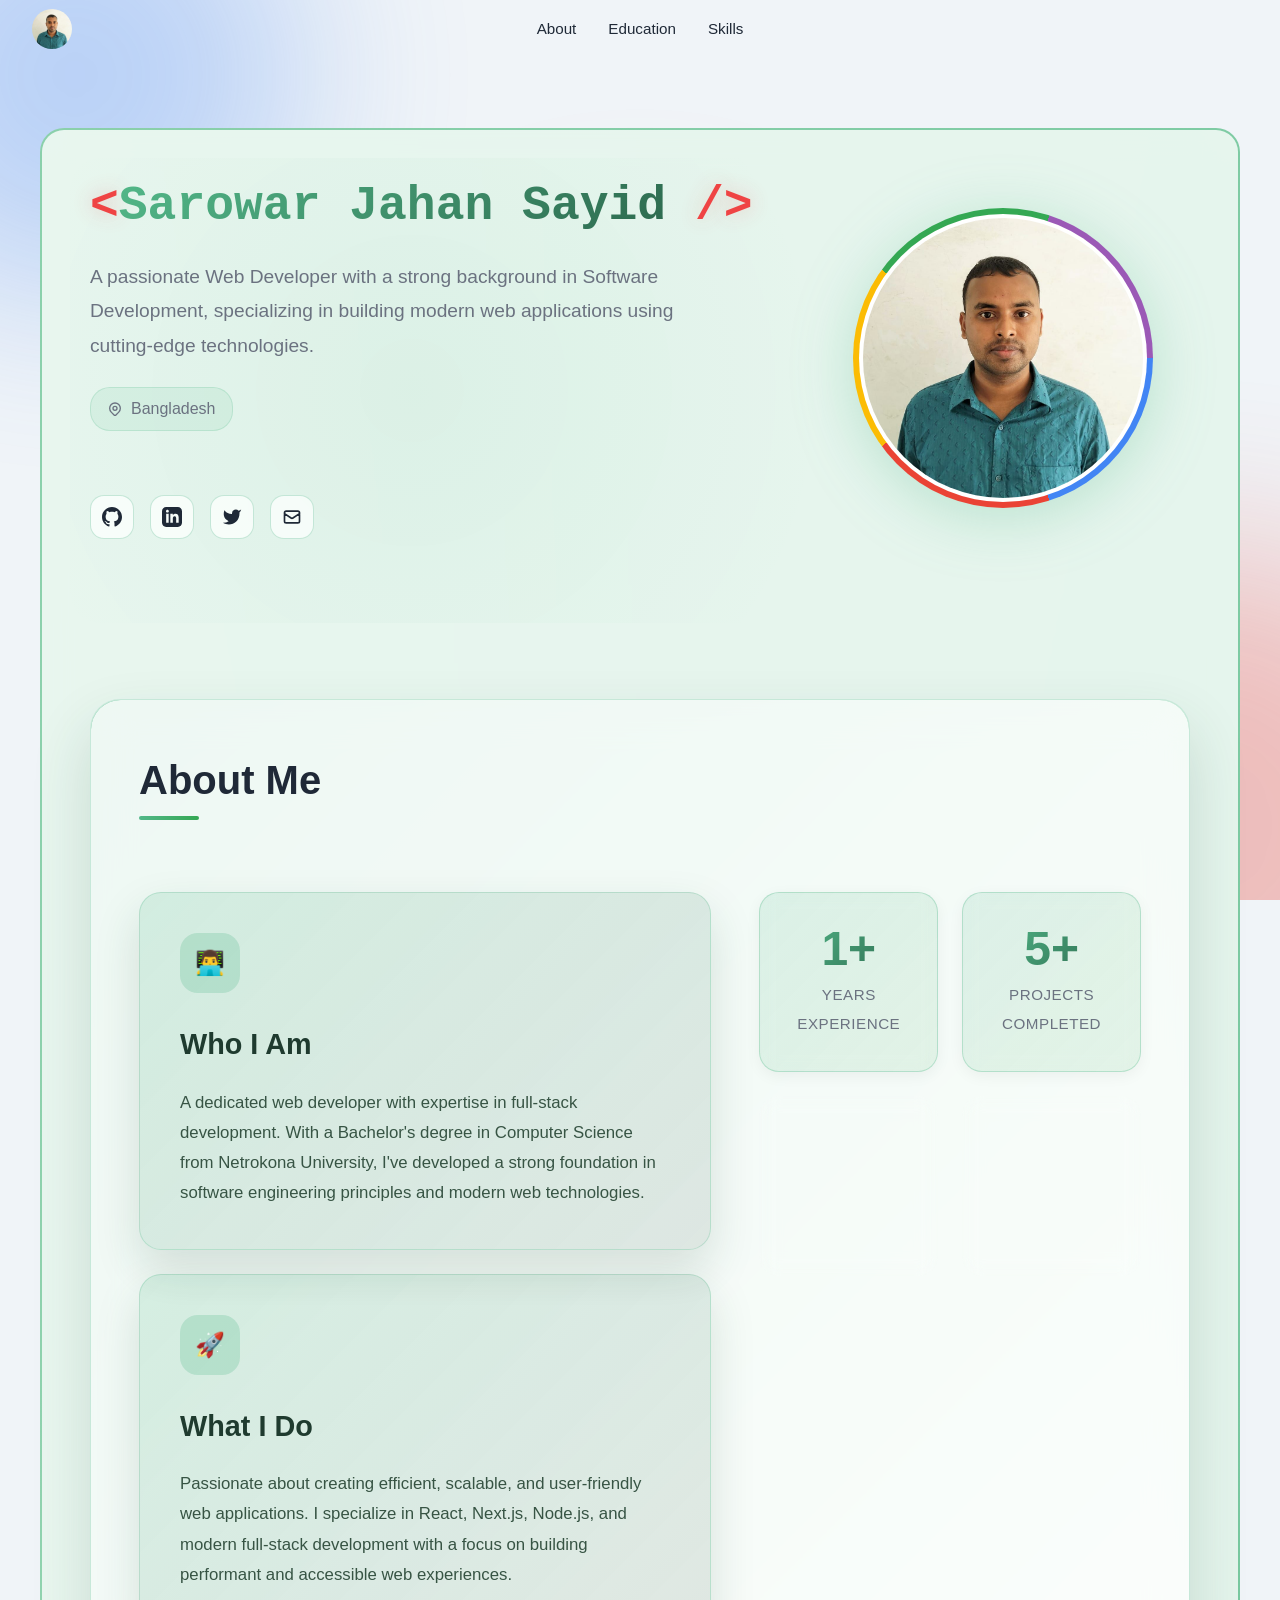
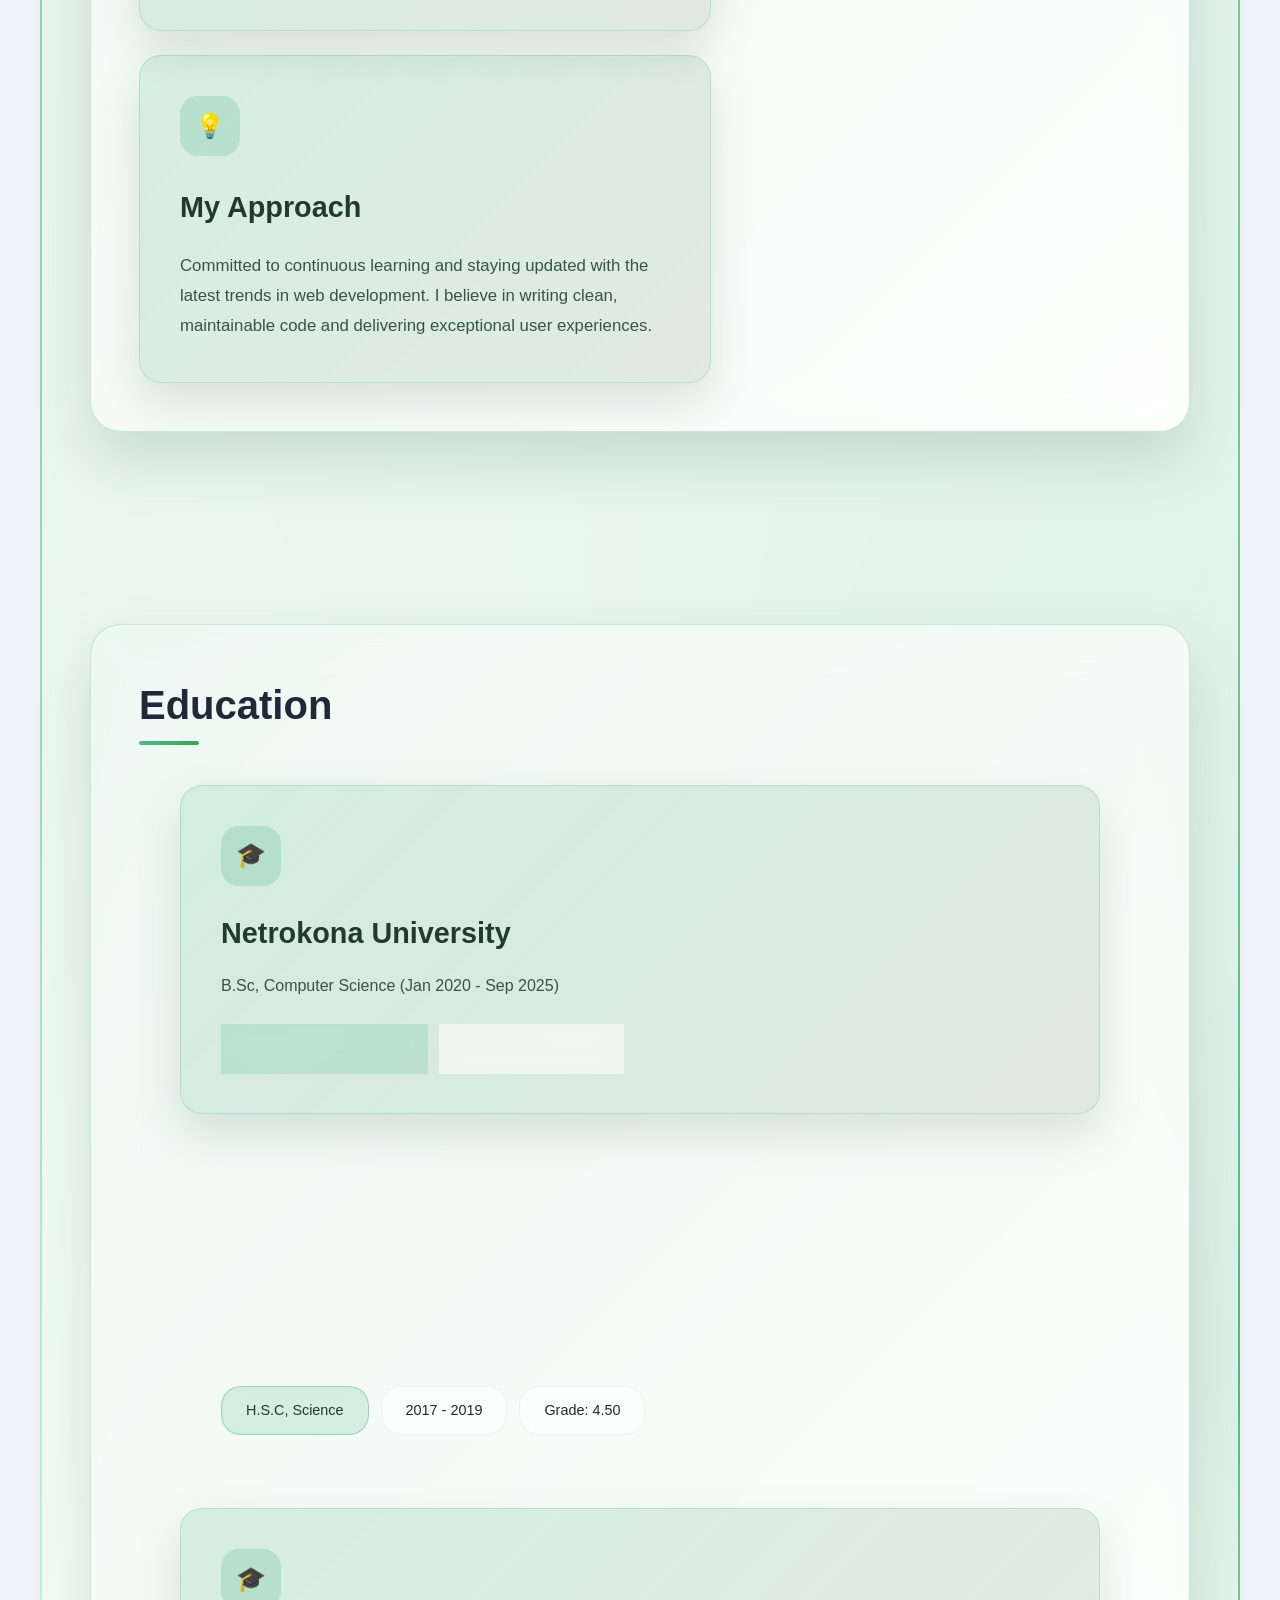
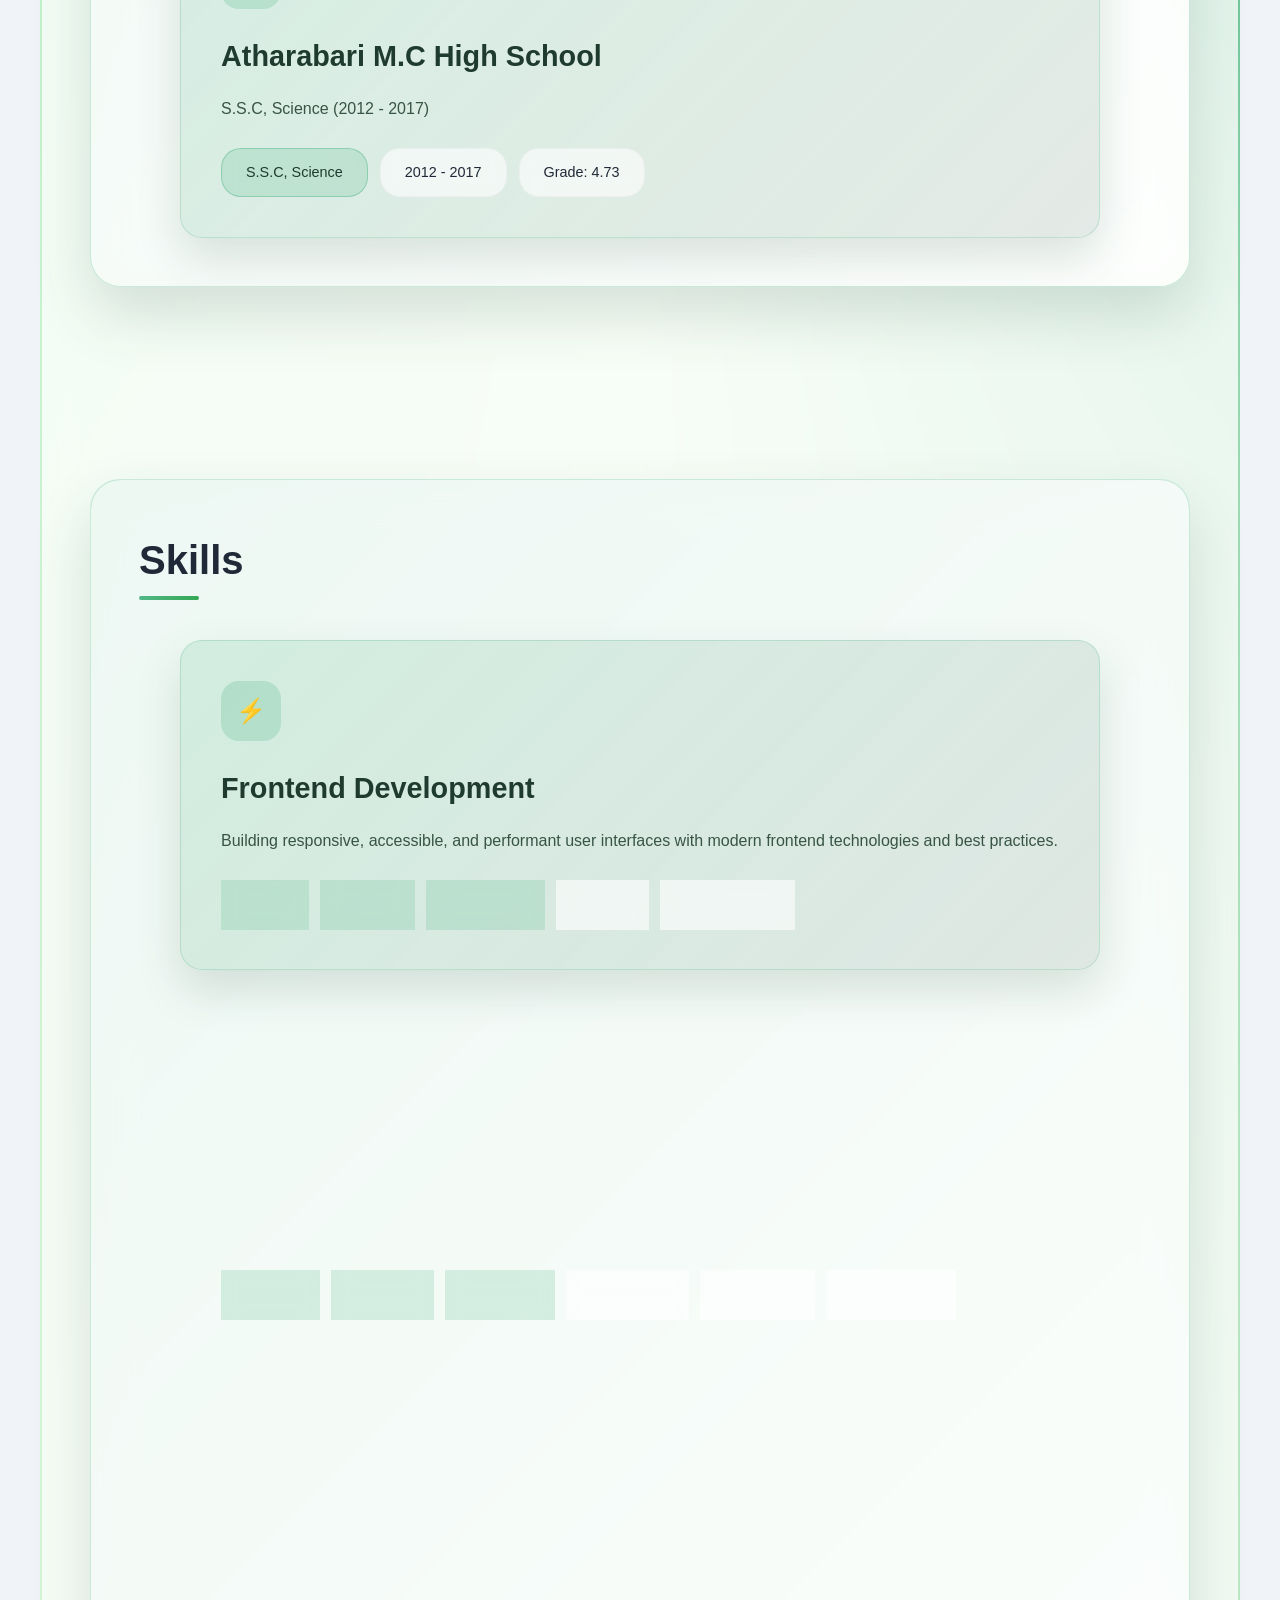
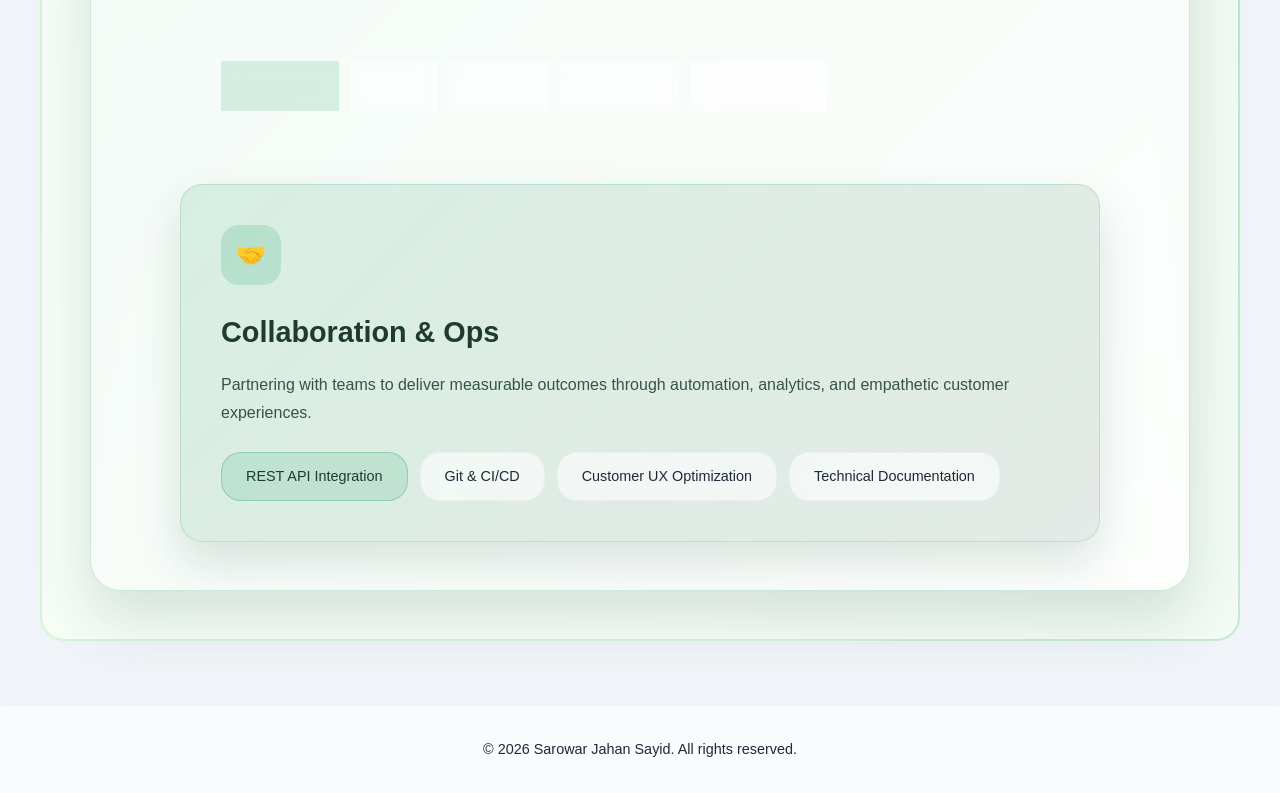
==== index.html @ ce1e0840 "minor changes and optimize the CSS" ====
<!DOCTYPE html>
<html lang="en">
  <head>
    <meta charset="UTF-8" />
    <meta name="viewport" content="width=device-width, initial-scale=1.0" />
    <meta
      name="description"
      content="Sarowar Jahan Sayid - Full-stack Web Developer specializing in React, Node.js, and modern web technologies. Computer Science graduate from Netrokona University, Bangladesh."
    />
    <meta
      name="keywords"
      content="Web Developer, Full-stack Developer, React, Node.js, JavaScript, TypeScript, MongoDB, PostgreSQL, Software Engineer, Bangladesh"
    />
    <meta name="author" content="Sarowar Jahan Sayid" />
    <meta property="og:title" content="Sarowar Jahan Sayid - Web Developer" />
    <meta
      property="og:description"
      content="Passionate Web Developer specializing in building modern web applications using cutting-edge technologies."
    />
    <meta property="og:type" content="website" />
    <meta name="twitter:card" content="summary_large_image" />
    <meta name="twitter:title" content="Sarowar Jahan Sayid - Web Developer" />
    <meta
      name="twitter:description"
      content="Full-stack Web Developer from Bangladesh"
    />
    <link rel="icon" type="image/png" href="assets/Sayid.jpg" />
    <title>Sarowar Jahan Sayid - Web Developer | Full-stack Developer</title>
    <link rel="stylesheet" href="style.css" />
  </head>
  <body>
    <div class="liquid-background">
      <div class="blob blob1"></div>
      <div class="blob blob2"></div>
      <div class="blob blob3"></div>
    </div>

    <nav id="navbar">
      <div class="nav-container">
        <a href="#">
          <div class="logo">
            <img src="assets/Sayid.jpg" alt="Sarowar Jahan Sayid" />
          </div>
        </a>
        <ul class="nav-links">
          <li><a href="#about">About</a></li>
          <li><a href="#education">Education</a></li>
          <li><a href="#skills">Skills</a></li>
        </ul>
      </div>
    </nav>

    <main class="main-container">
      <div class="main-content">
        <section class="hero">
          <div class="hero-content">
            <h1>
              <span class="code-tag">&lt;</span
              ><span class="name">Sarowar Jahan Sayid</span
              ><span class="code-tag"> /&gt;</span>
            </h1>
            <p class="tagline">
              A passionate Web Developer with a strong background in Software
              Development, specializing in building modern web applications
              using cutting-edge technologies.
            </p>
            <p class="location">
              <svg class="location-icon" width="16" height="16" fill="none" stroke="currentColor" viewBox="0 0 24 24">
                <path stroke-linecap="round" stroke-linejoin="round" stroke-width="2" d="M17.657 16.657L13.414 20.9a1.998 1.998 0 01-2.827 0l-4.244-4.243a8 8 0 1111.314 0z"/>
                <path stroke-linecap="round" stroke-linejoin="round" stroke-width="2" d="M15 11a3 3 0 11-6 0 3 3 0 016 0z"/>
              </svg>
              <span class="location-text">Bangladesh</span>
            </p>
            <div class="social-links">
              <a
                href="https://github.com/sayid2kx"
                target="_blank"
                title="GitHub"
              >
                <svg
                  width="20"
                  height="20"
                  fill="currentColor"
                  viewBox="0 0 24 24"
                >
                  <path
                    d="M12 0c-6.626 0-12 5.373-12 12 0 5.302 3.438 9.8 8.207 11.387.599.111.793-.261.793-.577v-2.234c-3.338.726-4.033-1.416-4.033-1.416-.546-1.387-1.333-1.756-1.333-1.756-1.089-.745.083-.729.083-.729 1.205.084 1.839 1.237 1.839 1.237 1.07 1.834 2.807 1.304 3.492.997.107-.775.418-1.305.762-1.604-2.665-.305-5.467-1.334-5.467-5.931 0-1.311.469-2.381 1.236-3.221-.124-.303-.535-1.524.117-3.176 0 0 1.008-.322 3.301 1.23.957-.266 1.983-.399 3.003-.404 1.02.005 2.047.138 3.006.404 2.291-1.552 3.297-1.23 3.297-1.23.653 1.653.242 2.874.118 3.176.77.84 1.235 1.911 1.235 3.221 0 4.609-2.807 5.624-5.479 5.921.43.372.823 1.102.823 2.222v3.293c0 .319.192.694.801.576 4.765-1.589 8.199-6.086 8.199-11.386 0-6.627-5.373-12-12-12z"
                  />
                </svg>
              </a>
              <a
                href="https://linkedin.com/in/sayid2kx"
                target="_blank"
                title="LinkedIn"
              >
                <svg
                  width="20"
                  height="20"
                  fill="currentColor"
                  viewBox="0 0 24 24"
                >
                  <path
                    d="M19 0h-14c-2.761 0-5 2.239-5 5v14c0 2.761 2.239 5 5 5h14c2.762 0 5-2.239 5-5v-14c0-2.761-2.238-5-5-5zm-11 19h-3v-11h3v11zm-1.5-12.268c-.966 0-1.75-.79-1.75-1.764s.784-1.764 1.75-1.764 1.75.79 1.75 1.764-.783 1.764-1.75 1.764zm13.5 12.268h-3v-5.604c0-3.368-4-3.113-4 0v5.604h-3v-11h3v1.765c1.396-2.586 7-2.777 7 2.476v6.759z"
                  />
                </svg>
              </a>
              <a href="https://x.com/sayid2kx" target="_blank" title="Twitter">
                <svg
                  width="20"
                  height="20"
                  fill="currentColor"
                  viewBox="0 0 24 24"
                >
                  <path
                    d="M23 3a10.9 10.9 0 01-3.14 1.53 4.48 4.48 0 00-7.86 3v1A10.66 10.66 0 013 4s-4 9 5 13a11.64 11.64 0 01-7 2c9 5 20 0 20-11.5a4.5 4.5 0 00-.08-.83A7.72 7.72 0 0023 3z"
                  />
                </svg>
              </a>
              <a href="mailto:sayid2kx@gmail.com" title="Email">
                <svg
                  width="20"
                  height="20"
                  fill="none"
                  stroke="currentColor"
                  viewBox="0 0 24 24"
                >
                  <path
                    stroke-linecap="round"
                    stroke-linejoin="round"
                    stroke-width="2"
                    d="M3 8l7.89 5.26a2 2 0 002.22 0L21 8M5 19h14a2 2 0 002-2V7a2 2 0 00-2-2H5a2 2 0 00-2 2v10a2 2 0 002 2z"
                  />
                </svg>
              </a>
            </div>
          </div>
          <div class="hero-image">
            <div class="profile-pic">
              <div class="profile-pic-inner">
                <img src="assets/Sayid.jpg" alt="Sarowar Jahan Sayid" />
              </div>
            </div>
          </div>
        </section>

        <section id="about" class="framed-section full-height-section">
          <div class="section-border">
            <h2>About Me</h2>
            <div class="about-content">
              <div class="about-grid">
                <div class="about-text">
                  <div class="about-card">
                    <div class="card-icon">👨‍💻</div>
                    <h3>Who I Am</h3>
                    <p>
                      A dedicated web developer with expertise in full-stack
                      development. With a Bachelor's degree in Computer Science
                      from Netrokona University, I've developed a strong
                      foundation in software engineering principles and modern
                      web technologies.
                    </p>
                  </div>
                  <div class="about-card">
                    <div class="card-icon">🚀</div>
                    <h3>What I Do</h3>
                    <p>
                      Passionate about creating efficient, scalable, and
                      user-friendly web applications. I specialize in React,
                      Next.js, Node.js, and modern full-stack development with a focus on
                      building performant and accessible web experiences.
                    </p>
                  </div>
                  <div class="about-card">
                    <div class="card-icon">💡</div>
                    <h3>My Approach</h3>
                    <p>
                      Committed to continuous learning and staying updated with
                      the latest trends in web development. I believe in writing
                      clean, maintainable code and delivering exceptional user
                      experiences.
                    </p>
                  </div>
                </div>
                <div class="about-stats">
                  <div class="stat-card">
                    <div class="stat-number">1+</div>
                    <div class="stat-label">Years Experience</div>
                  </div>
                  <div class="stat-card">
                    <div class="stat-number">5+</div>
                    <div class="stat-label">Projects Completed</div>
                  </div>
                  <div class="stat-card">
                    <div class="stat-number">10+</div>
                    <div class="stat-label">Technologies</div>
                  </div>
                  <div class="stat-card">
                    <div class="stat-number">100%</div>
                    <div class="stat-label">Client Satisfaction</div>
                  </div>
                </div>
              </div>
            </div>
          </div>
        </section>

        <section id="education" class="framed-section full-height-section">
          <div class="section-border">
            <h2>Education</h2>
            <div class="skills-wrapper education-wrapper">
              <div class="skills-feature education-feature">
                <div class="feature-icon">🎓</div>
                <div class="feature-content">
                  <h3>Netrokona University</h3>
                  <p>B.Sc, Computer Science (Jan 2020 - Sep 2025)</p>
                  <div class="feature-tags">
                    <span class="skill-tag primary"
                      >B.Sc, Computer Science</span
                    >
                    <span class="skill-tag">Jan 2020 - Sep 2025</span>
                  </div>
                </div>
              </div>

              <div class="skills-feature education-feature">
                <div class="feature-icon">🎓</div>
                <div class="feature-content">
                  <h3>Advanced Residential Model College, Mymensingh</h3>
                  <p>H.S.C, Science (2017 - 2019)</p>
                  <div class="feature-tags">
                    <span class="skill-tag primary">H.S.C, Science</span>
                    <span class="skill-tag">2017 - 2019</span>
                    <span class="skill-tag">Grade: 4.50</span>
                  </div>
                </div>
              </div>

              <div class="skills-feature education-feature">
                <div class="feature-icon">🎓</div>
                <div class="feature-content">
                  <h3>Atharabari M.C High School</h3>
                  <p>S.S.C, Science (2012 - 2017)</p>
                  <div class="feature-tags">
                    <span class="skill-tag primary">S.S.C, Science</span>
                    <span class="skill-tag">2012 - 2017</span>
                    <span class="skill-tag">Grade: 4.73</span>
                  </div>
                </div>
              </div>
            </div>
          </div>
        </section>

        <section id="skills" class="framed-section full-height-section">
          <div class="section-border">
            <h2>Skills</h2>
            <div class="skills-wrapper">
              <div class="skills-feature">
                <div class="feature-icon">⚡</div>
                <div class="feature-content">
                  <h3>Frontend Development</h3>
                  <p>
                    Building responsive, accessible, and performant user interfaces
                    with modern frontend technologies and best practices.
                  </p>
                  <div class="feature-tags">
                    <span class="skill-tag primary">React</span>
                    <span class="skill-tag primary">Next.js</span>
                    <span class="skill-tag primary">TypeScript</span>
                    <span class="skill-tag">Redux</span>
                    <span class="skill-tag">Tailwind CSS</span>
                  </div>
                </div>
              </div>

              <div class="skills-feature">
                <div class="feature-icon">🚀</div>
                <div class="feature-content">
                  <h3>Backend & APIs</h3>
                  <p>
                    Developing robust backend services and RESTful/GraphQL APIs
                    with a focus on performance, security, and scalability.
                  </p>
                  <div class="feature-tags">
                    <span class="skill-tag primary">Node.js</span>
                    <span class="skill-tag primary">Express</span>
                    <span class="skill-tag primary">GraphQL</span>
                    <span class="skill-tag">REST APIs</span>
                    <span class="skill-tag">MongoDB</span>
                    <span class="skill-tag">PostgreSQL</span>
                  </div>
                </div>
              </div>

              <div class="skills-feature">
                <div class="feature-icon">🧩</div>
                <div class="feature-content">
                  <h3>JavaScript Stack</h3>
                  <p>
                    Shipping fast, maintainable features with modern frameworks,
                    modular architecture, and strong TypeScript foundations.
                  </p>
                  <div class="feature-tags">
                    <span class="skill-tag primary">JavaScript</span>
                    <span class="skill-tag">React</span>
                    <span class="skill-tag">Node.js</span>
                    <span class="skill-tag">TypeScript</span>
                    <span class="skill-tag">Tailwind CSS</span>
                  </div>
                </div>
              </div>

              <div class="skills-feature">
                <div class="feature-icon">🤝</div>
                <div class="feature-content">
                  <h3>Collaboration &amp; Ops</h3>
                  <p>
                    Partnering with teams to deliver measurable outcomes through
                    automation, analytics, and empathetic customer experiences.
                  </p>
                  <div class="feature-tags">
                    <span class="skill-tag primary">REST API Integration</span>
                    <span class="skill-tag">Git &amp; CI/CD</span>
                    <span class="skill-tag">Customer UX Optimization</span>
                    <span class="skill-tag">Technical Documentation</span>
                  </div>
                </div>
              </div>
            </div>
          </div>
        </section>
      </div>
    </main>

    <footer>
      <p>© <span id="year"></span> Sarowar Jahan Sayid. All rights reserved.</p>
    </footer>

    <button id="scroll-to-top" class="scroll-to-top" title="Back to top">
      <svg
        width="24"
        height="24"
        viewBox="0 0 24 24"
        fill="none"
        stroke="currentColor"
        stroke-width="2"
        stroke-linecap="round"
        stroke-linejoin="round"
      >
        <polyline points="18 15 12 9 6 15"></polyline>
      </svg>
    </button>

    <script src="script.js"></script>
  </body>
</html>
---- style.css ----
/* ============================================
   RESET & GLOBAL VARIABLES
   ============================================ */
* {
  margin: 0;
  padding: 0;
  box-sizing: border-box;
}

:root {
  --primary-color: #2563eb;
  --secondary-color: #1e40af;
  --text-dark: #1f2937;
  --text-light: #6b7280;
  --bg-light: #f9fafb;
  --border-color: #e5e7eb;
}

html {
  scroll-padding-top: 5rem;
}

body {
  font-family: -apple-system, BlinkMacSystemFont, 'Segoe UI', Roboto, 'Helvetica Neue', Arial, sans-serif;
  line-height: 1.6;
  color: var(--text-dark);
  background-color: #f0f4f8;
  overflow-x: hidden;
  transition: background-color 0.3s, color 0.3s;
}

/* ============================================
   ANIMATIONS
   ============================================ */
@keyframes move {
  from {
    transform: translate(0, 0) rotate(0deg);
  }
  to {
    transform: translate(150px, 80px) rotate(120deg);
  }
}

@keyframes fadeInUp {
  from {
    opacity: 0;
    transform: translateY(30px);
  }
  to {
    opacity: 1;
    transform: translateY(0);
  }
}

@keyframes fadeInScale {
  from {
    opacity: 0;
    transform: scale(0.8);
  }
  to {
    opacity: 1;
    transform: scale(1);
  }
}

@keyframes rotate {
  100% {
    transform: rotate(360deg);
  }
}

@keyframes float {
  0%, 100% {
    transform: translateY(0);
  }
  50% {
    transform: translateY(-10px);
  }
}

/* ============================================
   LIQUID BACKGROUND
   ============================================ */
.liquid-background {
  position: fixed;
  top: 0;
  left: 0;
  width: 100%;
  height: 100%;
  z-index: -1;
  overflow: hidden;
}

.blob {
  position: absolute;
  border-radius: 50%;
  filter: blur(90px);
  opacity: 0.3;
  transition: background 0.3s;

  &.blob1 {
    width: 450px;
    height: 450px;
    background: #4285f4;
    top: -150px;
    left: -150px;
    animation: move 25s infinite alternate;
  }

  &.blob2 {
    width: 550px;
    height: 550px;
    background: #ea4335;
    bottom: -200px;
    right: -200px;
    animation: move 30s infinite alternate-reverse;
  }

  &.blob3 {
    width: 350px;
    height: 350px;
    background: #fbbc04;
    top: 50%;
    left: 50%;
    transform: translate(-50%, -50%);
    animation: move 20s infinite alternate;
  }
}

/* ============================================
   NAVIGATION
   ============================================ */
nav {
  background: transparent;
  position: fixed;
  width: 100%;
  top: 0;
  z-index: 1000;
  padding: 0;
  transition: all 0.5s cubic-bezier(0.4, 0, 0.2, 1);

  &.scrolled {
    background: transparent;
    padding: 0;

    .nav-container {
      background: rgba(255, 255, 255, 0.85);
      backdrop-filter: blur(20px);
      box-shadow: 0 8px 32px rgba(0, 0, 0, 0.12);
      border-radius: 50px;
      padding: 0.75rem 2rem;
      max-width: 1200px;
      width: auto;
      border: 1px solid rgba(255, 255, 255, 0.3);
      margin: 0 auto;
    }

    .logo {
      width: 36px;
      height: 36px;
      left: 1.5rem;
    }

    .nav-links {
      gap: 1.5rem;

      a {
        font-size: 0.9rem;
      }
    }
  }

  .nav-container {
    max-width: 100%;
    width: 100%;
    margin: 0 auto;
    padding: 1rem 2rem;
    display: flex;
    justify-content: center;
    align-items: center;
    position: relative;
    background: transparent;
    border-radius: 0;
    transition: all 0.5s cubic-bezier(0.4, 0, 0.2, 1);
  }

  .logo {
    width: 40px;
    height: 40px;
    border-radius: 50%;
    overflow: hidden;
    position: absolute;
    top: 50%;
    left: 2rem;
    transform: translateY(-50%);
    transition: all 0.5s cubic-bezier(0.4, 0, 0.2, 1);

    img {
      width: 100%;
      height: 100%;
      object-fit: cover;
    }
  }

  .nav-links {
    display: flex;
    gap: 2rem;
    list-style: none;
    transition: gap 0.5s cubic-bezier(0.4, 0, 0.2, 1);

    a {
      color: var(--text-dark);
      text-decoration: none;
      transition: all 0.3s;
      font-size: 0.95rem;
      font-weight: 500;
      position: relative;

      &::after {
        content: '';
        position: absolute;
        bottom: -4px;
        left: 0;
        width: 0;
        height: 2px;
        background: linear-gradient(90deg, #52b788, #34a853);
        transition: width 0.3s ease;
        border-radius: 2px;
      }

      &:hover {
        color: var(--primary-color);

        &::after {
          width: 100%;
        }
      }
    }
  }
}

/* ============================================
   MAIN CONTAINER
   ============================================ */
.main-container {
  max-width: 1200px;
  margin: 8rem auto 4rem;
  padding: 2px;
  position: relative;
  border-radius: 24px;
  z-index: 1;

  &::before {
    content: '';
    position: absolute;
    inset: 0;
    border-radius: 24px;
    background: conic-gradient(
      from 180deg at 50% 50%,
      #d9f7d6,
      #b7efc5,
      #95d5b2,
      #74c69d,
      #52b788,
      #d9f7d6
    );
    z-index: -1;
  }
}

.main-content {
  padding: 3rem;
  border-radius: 22px;
  background: rgba(255, 255, 255, 0.8);
  backdrop-filter: blur(15px);
}

/* ============================================
   HERO SECTION
   ============================================ */
.hero {
  display: grid;
  grid-template-columns: 1fr 1fr;
  gap: 4rem;
  align-items: center;
  padding-bottom: 4rem;
  position: relative;

  &::before {
    content: '';
    position: absolute;
    top: -20px;
    left: -20px;
    right: -20px;
    bottom: -20px;
    background: radial-gradient(circle at 30% 50%, rgba(82, 183, 136, 0.08), transparent 50%);
    border-radius: 30px;
    z-index: -1;
    pointer-events: none;
  }

  .hero-content {
    h1 {
      font-size: 3rem;
      margin-bottom: 1.5rem;
      color: var(--text-dark);
      font-family: 'Courier New', monospace;
      white-space: nowrap;
      animation: fadeInUp 0.8s ease-out;
      line-height: 1.2;

      .code-tag {
        color: #ef4444;
        font-weight: 700;
        text-shadow: 0 0 20px rgba(239, 68, 68, 0.3);
      }

      .name {
        color: var(--text-dark);
        background: linear-gradient(135deg, #52b788, #2d6a4f);
        -webkit-background-clip: text;
        -webkit-text-fill-color: transparent;
        background-clip: text;
        font-weight: 700;
      }
    }

    .tagline {
      font-size: 1.2rem;
      color: var(--text-light);
      margin-bottom: 1.5rem;
      line-height: 1.8;
      animation: fadeInUp 0.8s ease-out 0.2s both;
      font-weight: 400;
      max-width: 90%;
    }

    .location {
      color: var(--text-light);
      margin-bottom: 2rem;
      font-size: 1rem;
      animation: fadeInUp 0.8s ease-out 0.3s both;
      font-weight: 500;
      display: inline-flex;
      align-items: center;
      gap: 0.5rem;
      padding: 0.5rem 1rem;
      background: rgba(82, 183, 136, 0.1);
      border-radius: 20px;
      border: 1px solid rgba(82, 183, 136, 0.2);
      transition: all 0.3s ease;

      .location-icon {
        color: var(--text-light);
        flex-shrink: 0;
        transition: color 0.3s ease;
      }

      .location-text {
        font-weight: 500;
        white-space: nowrap;
      }

      &:hover {
        background: rgba(82, 183, 136, 0.15);
        border-color: rgba(82, 183, 136, 0.3);

        .location-icon {
          color: #52b788;
        }
      }
    }
  }

  .social-links {
    display: flex;
    gap: 1rem;
    margin-top: 2rem;
    animation: fadeInUp 0.8s ease-out 0.4s both;

    a {
      width: 44px;
      height: 44px;
      background: rgba(255, 255, 255, 0.7);
      border-radius: 14px;
      display: flex;
      align-items: center;
      justify-content: center;
      color: var(--text-dark);
      transition: all 0.3s cubic-bezier(0.4, 0, 0.2, 1);
      text-decoration: none;
      backdrop-filter: blur(10px);
      border: 1.5px solid rgba(82, 183, 136, 0.3);
      position: relative;
      overflow: hidden;

      &::before {
        content: '';
        position: absolute;
        inset: 0;
        background: linear-gradient(135deg, rgba(82, 183, 136, 0.2), rgba(52, 168, 83, 0.2));
        opacity: 0;
        transition: opacity 0.3s;
      }

      &:hover {
        background: linear-gradient(135deg, #52b788, #34a853);
        color: white;
        transform: translateY(-5px) scale(1.05);
        box-shadow: 0 8px 20px rgba(82, 183, 136, 0.4);
        border-color: rgba(82, 183, 136, 0.6);

        &::before {
          opacity: 1;
        }

        svg {
          transform: scale(1.1) rotate(5deg);
        }
      }

      svg {
        position: relative;
        z-index: 1;
        transition: transform 0.3s;
      }
    }
  }

  .hero-image {
    display: flex;
    justify-content: center;
  }

  .profile-pic {
    width: 300px;
    height: 300px;
    border-radius: 50%;
    padding: 6px;
    position: relative;
    overflow: hidden;
    animation: fadeInScale 1s ease-out 0.3s both;
    filter: drop-shadow(0 10px 30px rgba(82, 183, 136, 0.3));

    &::before {
      content: '';
      position: absolute;
      top: -50%;
      left: -50%;
      width: 200%;
      height: 200%;
      background: conic-gradient(
        from 90deg,
        #4285f4 0deg,
        #4285f4 72deg,
        #ea4335 72deg,
        #ea4335 144deg,
        #fbbc04 144deg,
        #fbbc04 216deg,
        #34a853 216deg,
        #34a853 288deg,
        #9b59b6 288deg,
        #9b59b6 360deg
      );
      animation: rotate 5s linear infinite;
    }

    .profile-pic-inner {
      width: 100%;
      height: 100%;
      border-radius: 50%;
      background: #ffffff;
      display: flex;
      align-items: center;
      justify-content: center;
      position: relative;
      z-index: 1;
      overflow: hidden;
      padding: 4px;

      img {
        width: 100%;
        height: 100%;
        object-fit: cover;
        border-radius: 50%;
      }
    }
  }
}

/* ============================================
   SECTIONS
   ============================================ */
section {
  padding: 4rem 0;

  &:first-child {
    padding-top: 0;
  }

  &:last-child {
    padding-bottom: 0;
  }
}

.full-height-section {
  min-height: calc(100vh - 8rem);
  display: flex;
  flex-direction: column;
  justify-content: center;
  padding: 6rem 0;
}

.framed-section {
  position: relative;

  h2 {
    margin-bottom: 2.5rem;
  }

  .section-border {
    position: relative;
    padding: 3rem;
    border-radius: 30px;
    background: rgba(255, 255, 255, 0.78);
    border: 1px solid rgba(82, 183, 136, 0.3);
    box-shadow: 0 28px 60px rgba(33, 74, 57, 0.16);
    overflow: hidden;
    z-index: 0;

    &::before {
      content: '';
      position: absolute;
      inset: -2px;
      border-radius: inherit;
      background: linear-gradient(135deg, rgba(82, 183, 136, 0.55), rgba(217, 247, 214, 0.28));
      z-index: -2;
    }

    &::after {
      content: '';
      position: absolute;
      inset: 0;
      border-radius: inherit;
      background: rgba(255, 255, 255, 0.82);
      backdrop-filter: blur(20px);
      z-index: -1;
    }
  }
}

h2 {
  font-size: 2.5rem;
  margin-bottom: 2rem;
  color: var(--text-dark);
  font-weight: 700;
  position: relative;
  display: inline-block;
  padding-bottom: 0.5rem;

  &::after {
    content: '';
    position: absolute;
    bottom: 0;
    left: 0;
    width: 60px;
    height: 4px;
    background: linear-gradient(90deg, #52b788, #34a853);
    border-radius: 2px;
  }
}

/* ============================================
   ABOUT SECTION
   ============================================ */
.about-content {
  line-height: 1.9;
  color: var(--text-light);
  position: relative;
  margin-top: 2rem;
}

.about-grid {
  display: grid;
  grid-template-columns: 1.5fr 1fr;
  gap: 3rem;
  align-items: start;
}

.about-text {
  display: flex;
  flex-direction: column;
  gap: 1.5rem;
}

.about-card {
  position: relative;
  padding: 2.5rem;
  border-radius: 22px;
  background: linear-gradient(135deg, rgba(82, 183, 136, 0.18), rgba(52, 87, 70, 0.12));
  border: 1px solid rgba(82, 183, 136, 0.25);
  box-shadow: 0 20px 45px rgba(33, 74, 57, 0.15);
  overflow: hidden;
  transition: all 0.3s ease;

  &::after {
    content: '';
    position: absolute;
    inset: 0;
    border-radius: inherit;
    background: linear-gradient(135deg, rgba(82, 183, 136, 0.25), rgba(217, 247, 214, 0.1));
    opacity: 0;
    transition: opacity 0.3s ease;
    pointer-events: none;
  }

  &:hover::after {
    opacity: 1;
  }

  .card-icon {
    width: 60px;
    height: 60px;
    border-radius: 18px;
    background: rgba(82, 183, 136, 0.25);
    display: grid;
    place-items: center;
    font-size: 1.5rem;
    margin-bottom: 1.5rem;
    color: #256749;
  }

  h3 {
    font-size: 1.8rem;
    margin-bottom: 1rem;
    color: #1f3b2f;
    font-weight: 600;
  }

  p {
    font-size: 1.05rem;
    line-height: 1.8;
    color: #375444;
  }
}

.about-stats {
  display: grid;
  grid-template-columns: 1fr 1fr;
  gap: 1.5rem;
}

.stat-card {
  padding: 2rem 1.5rem;
  background: linear-gradient(135deg, rgba(82, 183, 136, 0.15), rgba(52, 168, 83, 0.1));
  border-radius: 20px;
  border: 1.5px solid rgba(82, 183, 136, 0.3);
  text-align: center;
  transition: all 0.3s ease;
  backdrop-filter: blur(10px);
  box-shadow: 0 4px 15px rgba(0, 0, 0, 0.05);

  &:hover {
    transform: translateY(-8px) scale(1.05);
    box-shadow: 0 12px 30px rgba(82, 183, 136, 0.25);
    border-color: rgba(82, 183, 136, 0.5);
  }

  .stat-number {
    font-size: 3rem;
    font-weight: 700;
    background: linear-gradient(135deg, #52b788, #2d6a4f);
    -webkit-background-clip: text;
    -webkit-text-fill-color: transparent;
    background-clip: text;
    margin-bottom: 0.5rem;
    line-height: 1;
  }

  .stat-label {
    font-size: 0.95rem;
    color: var(--text-light);
    font-weight: 500;
    text-transform: uppercase;
    letter-spacing: 0.5px;
  }
}

.education-list {
  display: flex;
  flex-direction: column;
  gap: 2rem;
}

.education-item {
  border: 1px solid var(--border-color);
  border-radius: 12px;
  padding: 2rem;
  transition: all 0.3s;

  &:hover {
    box-shadow: 0 4px 12px rgba(0, 0, 0, 0.1);
    transform: translateY(-2px);
  }

  .education-header {
    display: flex;
    align-items: center;
    gap: 1rem;
    margin-bottom: 1rem;
  }

  .education-icon {
    width: 50px;
    height: 50px;
    background: var(--bg-light);
    border-radius: 8px;
    display: flex;
    align-items: center;
    justify-content: center;
    color: var(--text-light);
    font-size: 1.5rem;
  }

  h3 {
    font-size: 1.3rem;
    margin-bottom: 0.5rem;
  }

  .degree {
    color: var(--text-light);
    margin-bottom: 0.3rem;
  }

  .duration {
    color: var(--text-light);
    font-size: 0.9rem;
  }

  .grade {
    margin-top: 0.5rem;
    color: var(--primary-color);
    font-weight: 600;
  }
}

/* ============================================
   SKILLS SECTION
   ============================================ */
.skills-wrapper {
  display: grid;
  grid-template-columns: minmax(0, 1fr);
  gap: 2rem;
  align-items: stretch;
  max-width: 920px;
  margin: 0 auto;
}

.skills-feature {
  position: relative;
  padding: 2.5rem;
  border-radius: 22px;
  background: linear-gradient(135deg, rgba(82, 183, 136, 0.18), rgba(52, 87, 70, 0.12));
  border: 1px solid rgba(82, 183, 136, 0.25);
  box-shadow: 0 20px 45px rgba(33, 74, 57, 0.15);
  overflow: hidden;

  &::after {
    content: '';
    position: absolute;
    inset: 0;
    border-radius: inherit;
    background: linear-gradient(135deg, rgba(82, 183, 136, 0.25), rgba(217, 247, 214, 0.1));
    opacity: 0;
    transition: opacity 0.3s ease;
    pointer-events: none;
  }

  &:hover::after {
    opacity: 1;
  }

  .feature-icon {
    width: 60px;
    height: 60px;
    border-radius: 18px;
    background: rgba(82, 183, 136, 0.25);
    display: grid;
    place-items: center;
    font-size: 1.5rem;
    margin-bottom: 1.5rem;
    color: #256749;
  }

  .feature-content {
    h3 {
      font-size: 1.8rem;
      margin-bottom: 1rem;
      color: #1f3b2f;
    }

    p {
      color: #375444;
      line-height: 1.8;
      margin-bottom: 1.5rem;
    }
  }

  .feature-tags {
    display: flex;
    flex-wrap: wrap;
    gap: 0.75rem;
  }
}

.skills-grid {
  display: grid;
  grid-template-columns: repeat(auto-fit, minmax(150px, 1fr));
  gap: 1rem;
}

.skill-tag {
  background: rgba(255, 255, 255, 0.6);
  backdrop-filter: blur(10px);
  border: 1px solid rgba(229, 231, 235, 0.5);
  color: var(--text-dark);
  padding: 0.75rem 1.5rem;
  border-radius: 20px;
  text-align: center;
  font-size: 0.9rem;
  font-weight: 500;
  transition: all 0.3s;

  &.primary {
    background: rgba(82, 183, 136, 0.2);
    border: 1px solid rgba(82, 183, 136, 0.45);
    color: #1f3b2f;
  }

  &:hover {
    background: rgba(255, 255, 255, 0.8);
    transform: translateY(-3px);
    box-shadow: 0 4px 12px rgba(0, 0, 0, 0.15);
    border-color: rgba(229, 231, 235, 0.8);
  }
}

/* ============================================
   FOOTER
   ============================================ */
footer {
  background: rgba(255, 255, 255, 0.6);
  backdrop-filter: blur(10px);
  border-top: 1px solid rgba(229, 231, 235, 0.5);
  color: var(--text-dark);
  text-align: center;
  padding: 2rem 1rem;
  margin-top: 4rem;
  font-size: 0.9rem;
}

/* ============================================
   SCROLL TO TOP
   ============================================ */
.scroll-to-top {
  position: fixed;
  bottom: 2rem;
  right: 2rem;
  width: 50px;
  height: 50px;
  background: linear-gradient(135deg, #52b788, #34a853);
  border: none;
  border-radius: 50%;
  color: white;
  cursor: pointer;
  display: flex;
  align-items: center;
  justify-content: center;
  box-shadow: 0 4px 20px rgba(82, 183, 136, 0.4);
  transition: all 0.3s cubic-bezier(0.4, 0, 0.2, 1);
  z-index: 999;
  opacity: 0;
  visibility: hidden;
  transform: translateY(20px);

  &.visible {
    opacity: 1;
    visibility: visible;
    transform: translateY(0);
  }

  &:hover {
    transform: translateY(-5px) scale(1.1);
    box-shadow: 0 8px 30px rgba(82, 183, 136, 0.6);

    svg {
      transform: translateY(-3px);
    }
  }

  &:active {
    transform: translateY(-3px) scale(1.05);
  }

  svg {
    transition: transform 0.3s ease;
  }
}

/* ============================================
   RESPONSIVE DESIGN
   ============================================ */
@media (max-width: 1024px) {
  nav.scrolled .nav-container {
    max-width: calc(100% - 4rem);
  }
}

@media (max-width: 768px) {
  .main-content {
    padding: 1.5rem;
  }

  .hero {
    grid-template-columns: 1fr;
    padding-top: 0;
    text-align: center;

    .hero-content {
      h1 {
        font-size: 2.2rem;
        white-space: normal;

        .name {
          display: block;
          margin-top: 0.5rem;
        }
      }

      .tagline {
        max-width: 100%;
        font-size: 1.1rem;
      }
    }

    .hero-image {
      order: -1;
      margin-bottom: 2rem;
    }

    .profile-pic {
      width: 200px;
      height: 200px;
    }

    .social-links {
      justify-content: center;
    }

    .location {
      .location-icon {
        width: 14px;
        height: 14px;
      }
    }
  }

  nav {
    padding: 0;

    &.scrolled {
      padding: 0;

      .nav-container {
        max-width: calc(100% - 3rem);
        padding: 0.6rem 1.5rem;
        border-radius: 40px;
        margin: 0 auto;
      }

      .logo {
        left: 1rem;
        width: 32px;
        height: 32px;
      }
    }

    .logo {
      left: 1rem;
    }

    .nav-links {
      gap: 1.5rem;

      a {
        font-size: 0.9rem;
      }
    }
  }

  .about-grid {
    grid-template-columns: 1fr;
    gap: 2rem;
  }

  .about-stats {
    grid-template-columns: 1fr 1fr;
    gap: 1rem;
  }

  .stat-card {
    padding: 1.5rem 1rem;

    .stat-number {
      font-size: 2.5rem;
    }

    .stat-label {
      font-size: 0.85rem;
    }
  }

  .about-card {
    padding: 1.5rem;

    h3 {
      font-size: 1.3rem;
    }

    p {
      font-size: 1rem;
    }

    .card-icon {
      width: 50px;
      height: 50px;
      font-size: 1.3rem;
    }
  }

  .full-height-section {
    min-height: auto;
    padding: 4rem 0;
  }

  .skills-grid {
    grid-template-columns: repeat(auto-fit, minmax(120px, 1fr));
  }

  .skills-feature {
    padding: 2rem;
  }

  .framed-section .section-border {
    padding: 2.25rem;
  }

  .scroll-to-top {
    bottom: 1.5rem;
    right: 1.5rem;
    width: 45px;
    height: 45px;
  }
}
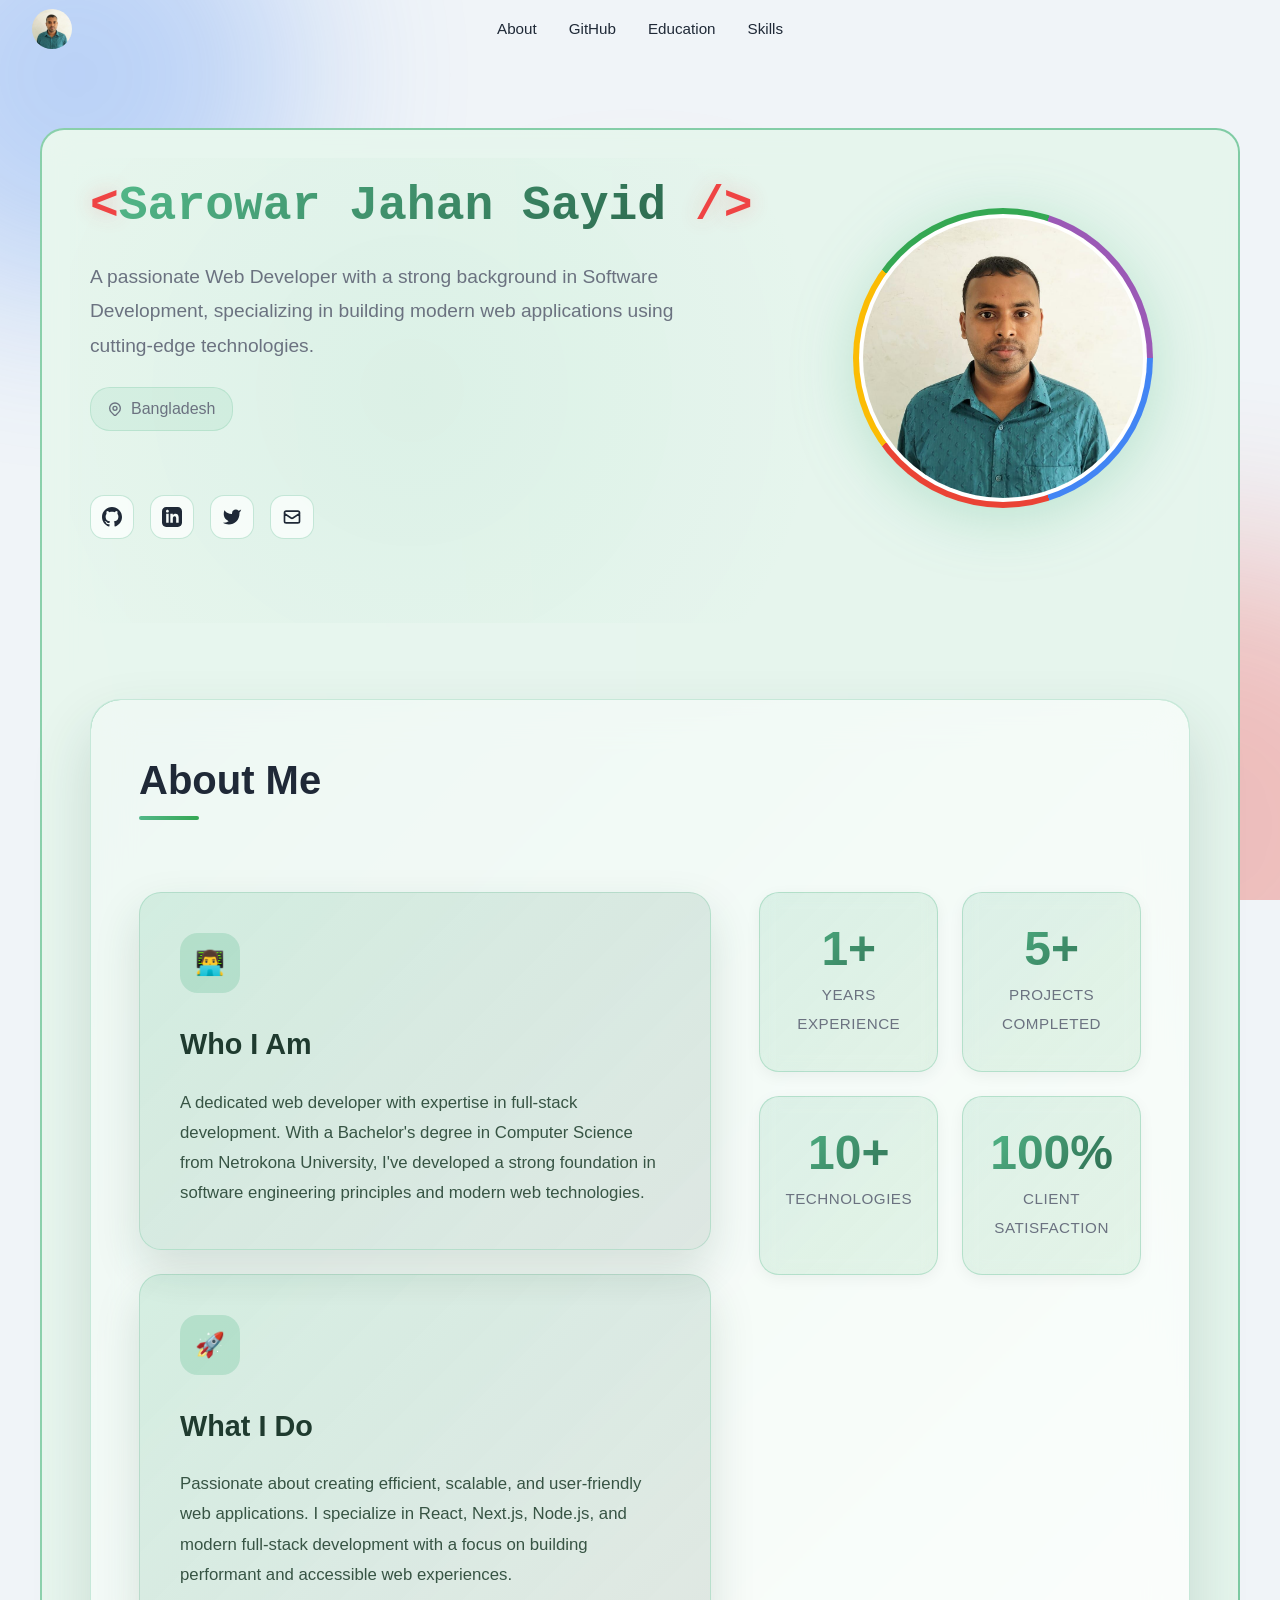
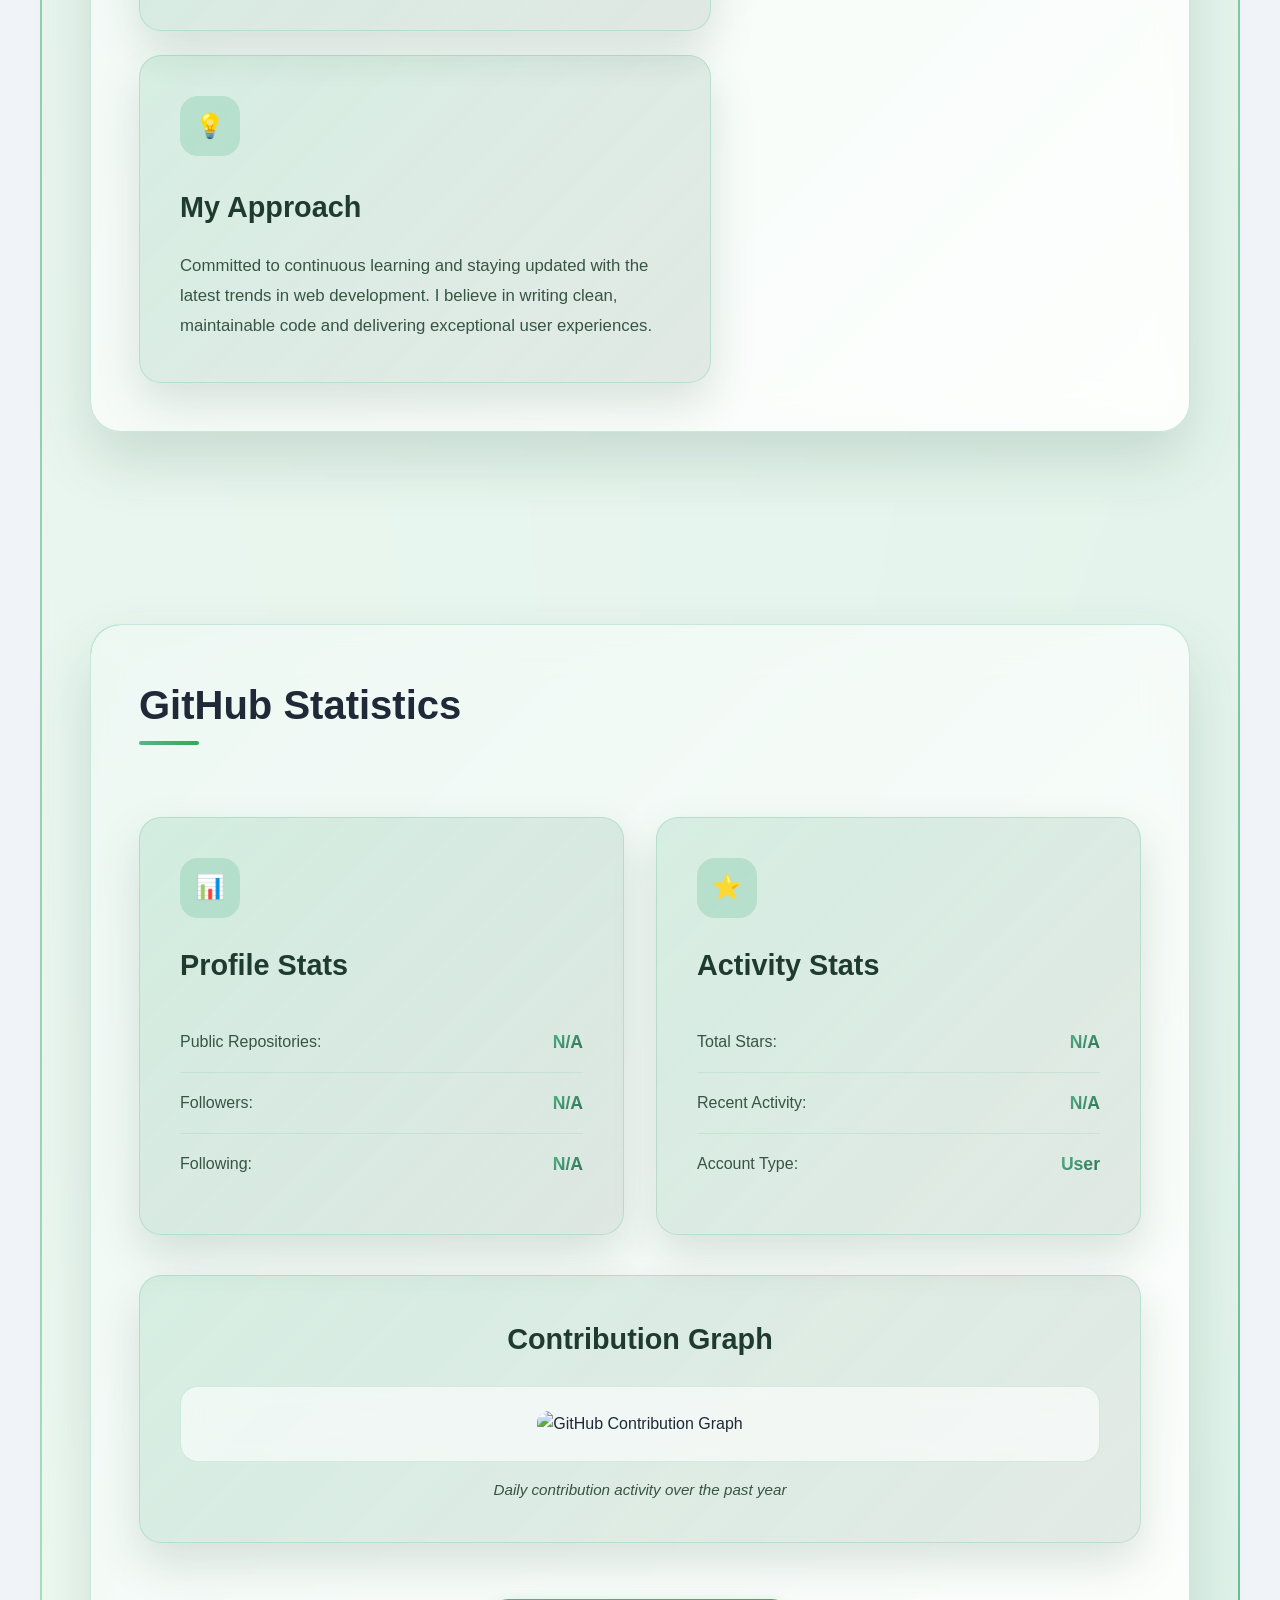
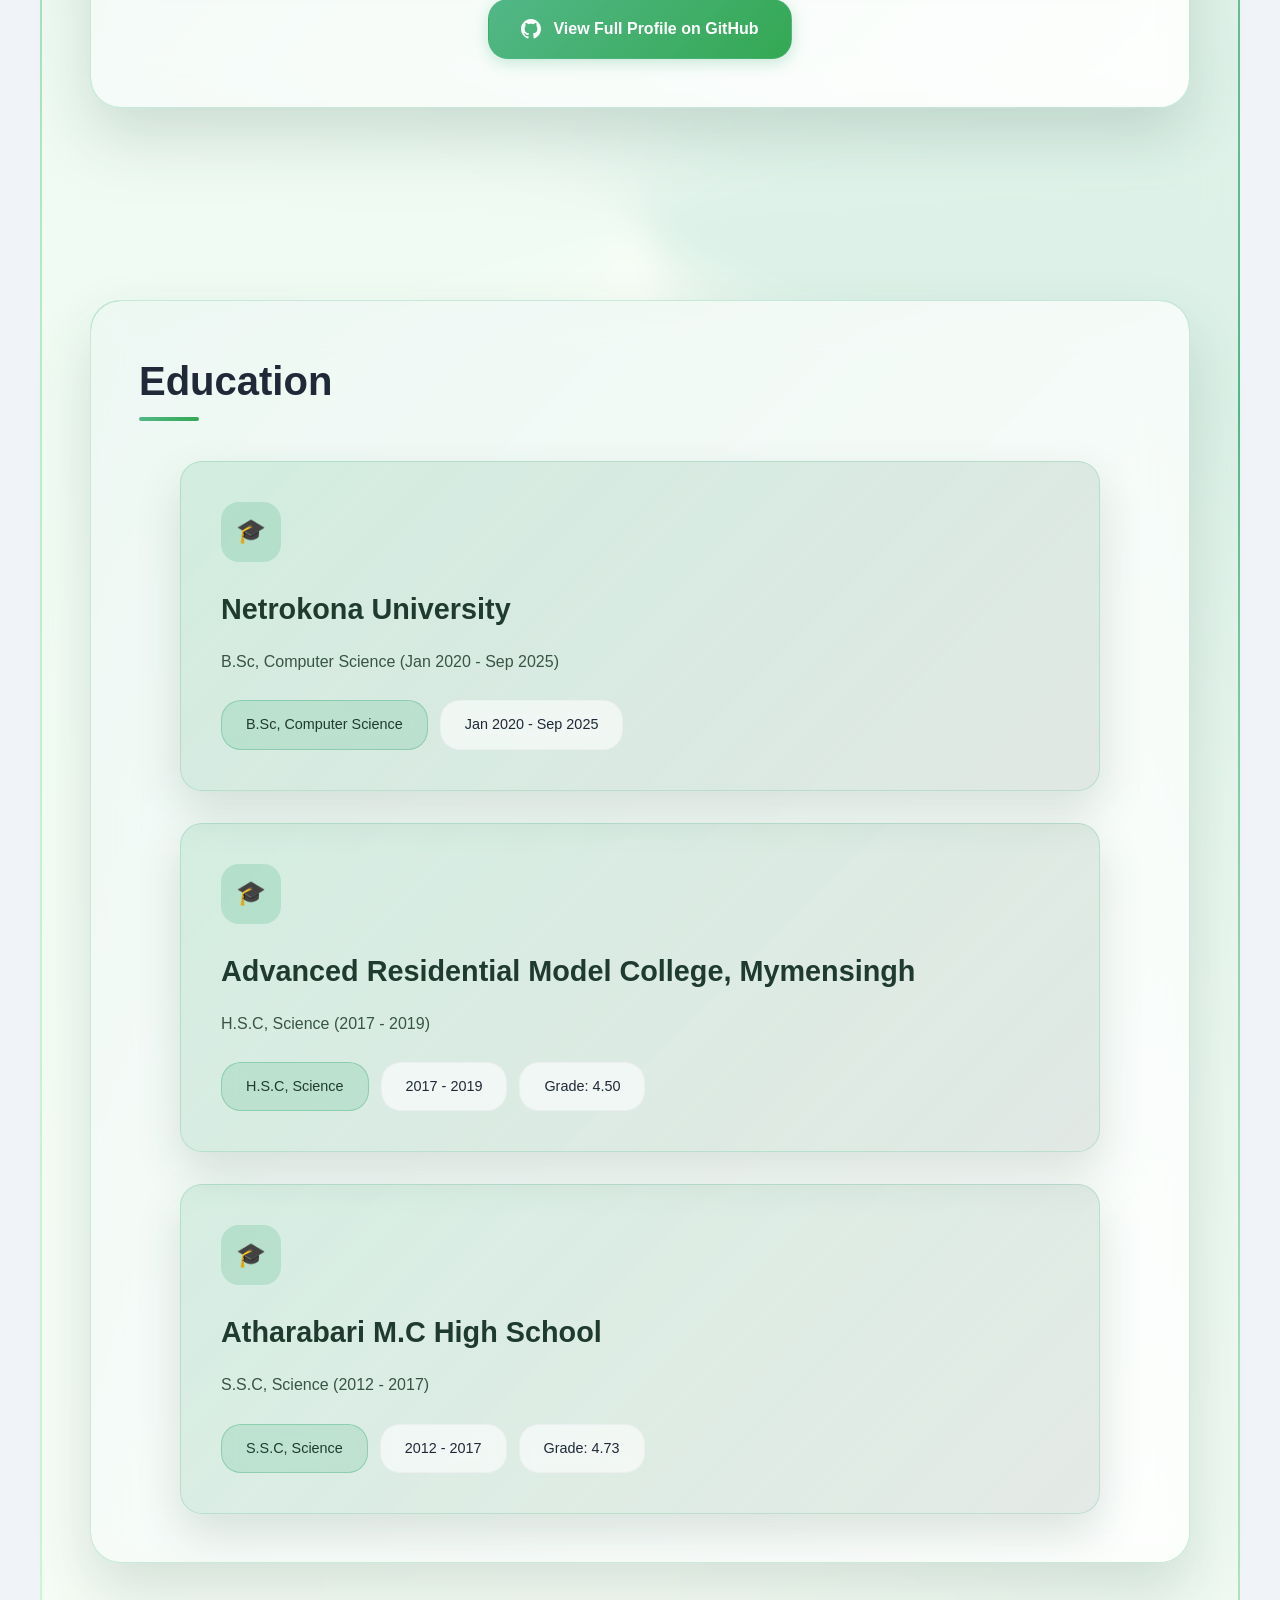
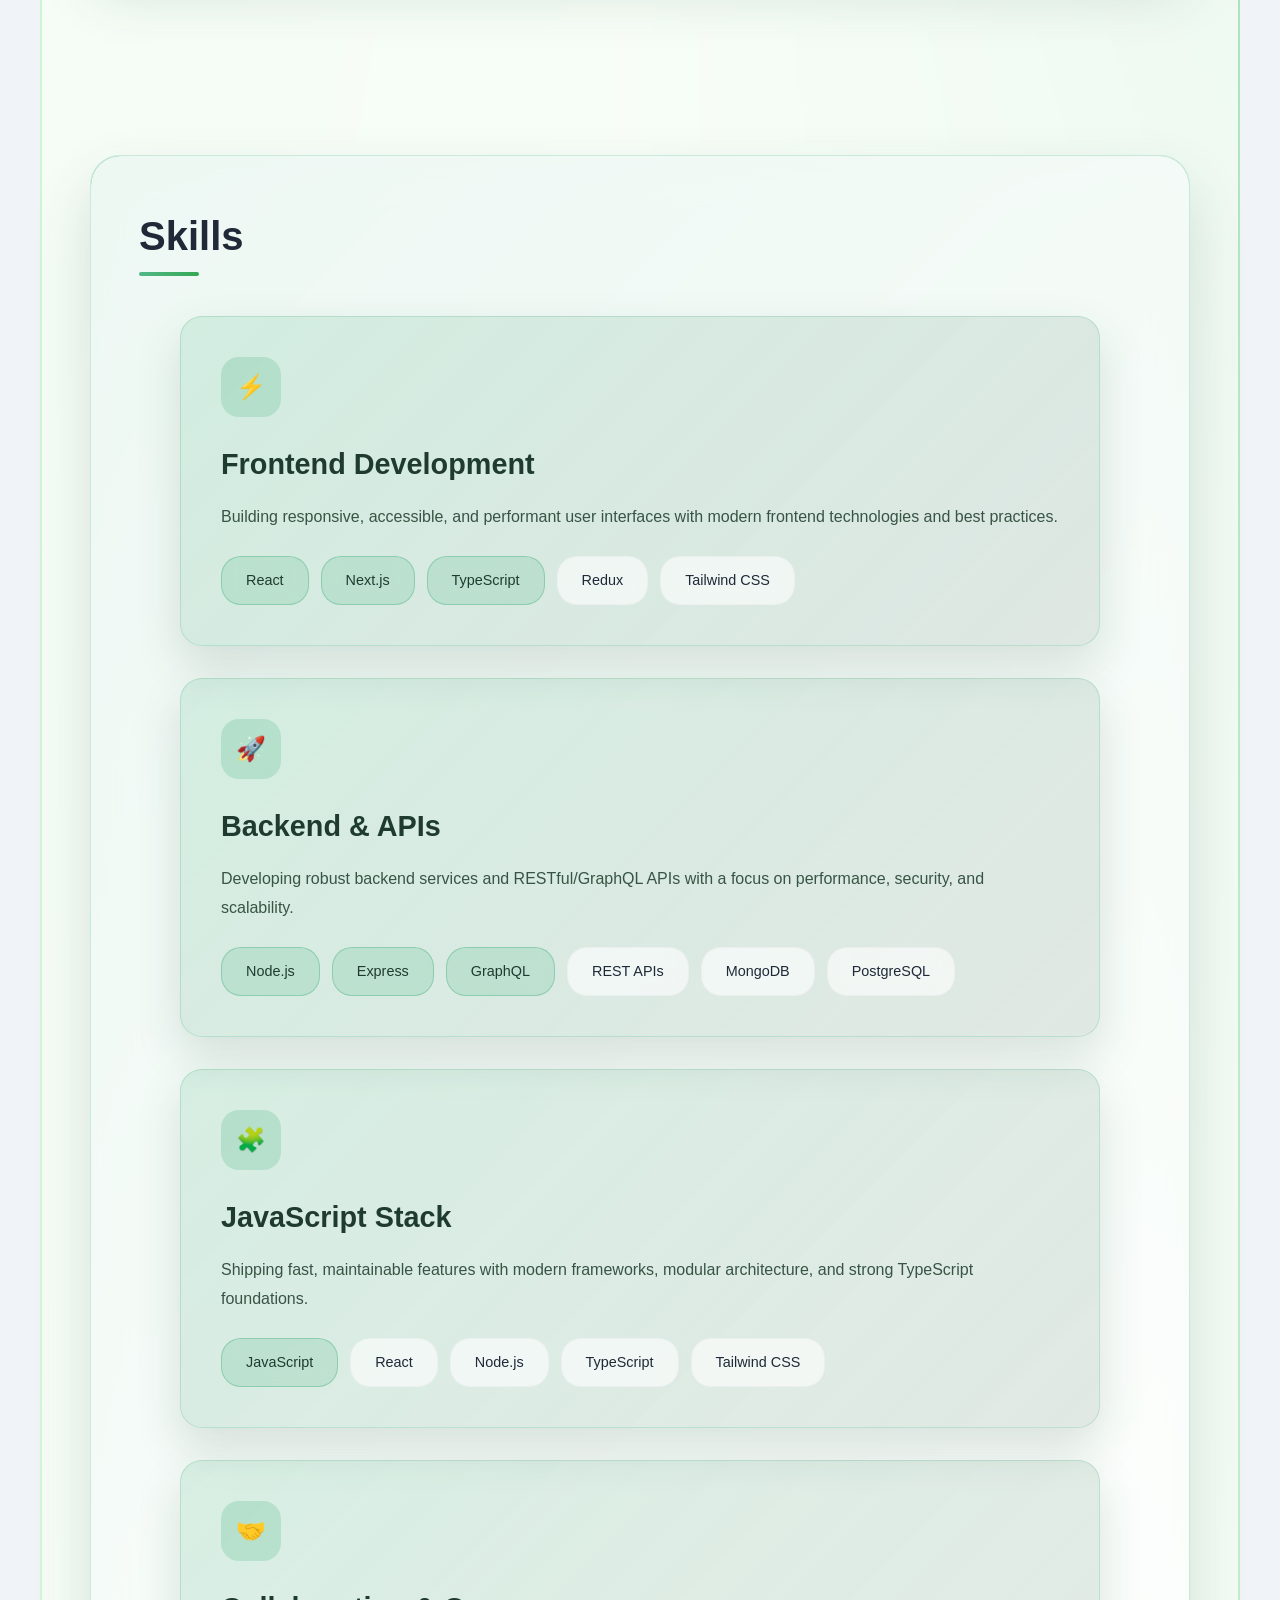
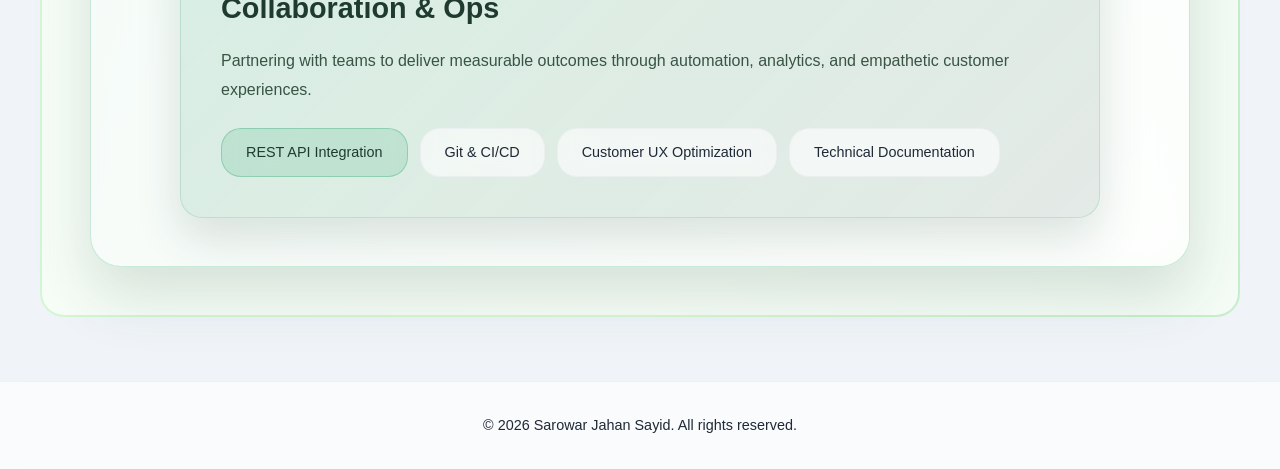
==== commit 9eb74776: "Added GitHub stats in this portfolio" ====
--- a/index.html
+++ b/index.html
@@ -44,6 +44,7 @@
         </a>
         <ul class="nav-links">
           <li><a href="#about">About</a></li>
+          <li><a href="#github-stats">GitHub</a></li>
           <li><a href="#education">Education</a></li>
           <li><a href="#skills">Skills</a></li>
         </ul>
@@ -204,6 +205,81 @@
           </div>
         </section>
 
+        <section id="github-stats" class="framed-section full-height-section">
+          <div class="section-border">
+            <h2>GitHub Statistics</h2>
+            <div class="github-stats-container">
+              <div class="github-stats-grid">
+                <div class="github-stat-card">
+                  <div class="stat-icon">📊</div>
+                  <div class="stat-content">
+                    <h3>Profile Stats</h3>
+                    <div class="github-stat-item" id="github-repos">
+                      <span class="stat-label">Public Repositories:</span>
+                      <span class="stat-value" id="repo-count">-</span>
+                    </div>
+                    <div class="github-stat-item" id="github-followers">
+                      <span class="stat-label">Followers:</span>
+                      <span class="stat-value" id="followers-count">-</span>
+                    </div>
+                    <div class="github-stat-item" id="github-following">
+                      <span class="stat-label">Following:</span>
+                      <span class="stat-value" id="following-count">-</span>
+                    </div>
+                  </div>
+                </div>
+
+                <div class="github-stat-card">
+                  <div class="stat-icon">⭐</div>
+                  <div class="stat-content">
+                    <h3>Activity Stats</h3>
+                    <div class="github-stat-item" id="github-stars">
+                      <span class="stat-label">Total Stars:</span>
+                      <span class="stat-value" id="stars-count">-</span>
+                    </div>
+                    <div class="github-stat-item" id="github-commits">
+                      <span class="stat-label">Recent Activity:</span>
+                      <span class="stat-value" id="commits-count">-</span>
+                    </div>
+                    <div class="github-stat-item" id="github-account">
+                      <span class="stat-label">Account Type:</span>
+                      <span class="stat-value" id="account-type">-</span>
+                    </div>
+                  </div>
+                </div>
+              </div>
+
+              <div class="github-contribution-section">
+                <h3 class="contribution-title">Contribution Graph</h3>
+                <div class="contribution-graph-container">
+                  <img 
+                    id="contribution-graph" 
+                    src="https://ghchart.rshah.org/sayid2kx" 
+                    alt="GitHub Contribution Graph"
+                    class="contribution-graph-img"
+                    loading="lazy"
+                  />
+                </div>
+                <p class="contribution-note">Daily contribution activity over the past year</p>
+              </div>
+
+              <div class="github-link-container">
+                <a 
+                  href="https://github.com/sayid2kx" 
+                  target="_blank" 
+                  rel="noopener noreferrer"
+                  class="github-profile-link"
+                >
+                  <svg width="20" height="20" fill="currentColor" viewBox="0 0 24 24">
+                    <path d="M12 0c-6.626 0-12 5.373-12 12 0 5.302 3.438 9.8 8.207 11.387.599.111.793-.261.793-.577v-2.234c-3.338.726-4.033-1.416-4.033-1.416-.546-1.387-1.333-1.756-1.333-1.756-1.089-.745.083-.729.083-.729 1.205.084 1.839 1.237 1.839 1.237 1.07 1.834 2.807 1.304 3.492.997.107-.775.418-1.305.762-1.604-2.665-.305-5.467-1.334-5.467-5.931 0-1.311.469-2.381 1.236-3.221-.124-.303-.535-1.524.117-3.176 0 0 1.008-.322 3.301 1.23.957-.266 1.983-.399 3.003-.404 1.02.005 2.047.138 3.006.404 2.291-1.552 3.297-1.23 3.297-1.23.653 1.653.242 2.874.118 3.176.77.84 1.235 1.911 1.235 3.221 0 4.609-2.807 5.624-5.479 5.921.43.372.823 1.102.823 2.222v3.293c0 .319.192.694.801.576 4.765-1.589 8.199-6.086 8.199-11.386 0-6.627-5.373-12-12-12z"/>
+                  </svg>
+                  <span>View Full Profile on GitHub</span>
+                </a>
+              </div>
+            </div>
+          </div>
+        </section>
+
         <section id="education" class="framed-section full-height-section">
           <div class="section-border">
             <h2>Education</h2>
--- a/style.css
+++ b/style.css
@@ -908,6 +908,196 @@
 }
 
 /* ============================================
+   GITHUB STATS SECTION
+   ============================================ */
+.github-stats-container {
+  display: flex;
+  flex-direction: column;
+  gap: 2.5rem;
+  margin-top: 2rem;
+}
+
+.github-stats-grid {
+  display: grid;
+  grid-template-columns: repeat(auto-fit, minmax(300px, 1fr));
+  gap: 2rem;
+}
+
+.github-stat-card {
+  position: relative;
+  padding: 2.5rem;
+  border-radius: 22px;
+  background: linear-gradient(135deg, rgba(82, 183, 136, 0.18), rgba(52, 87, 70, 0.12));
+  border: 1px solid rgba(82, 183, 136, 0.25);
+  box-shadow: 0 20px 45px rgba(33, 74, 57, 0.15);
+  overflow: hidden;
+  transition: all 0.3s ease;
+
+  &::after {
+    content: '';
+    position: absolute;
+    inset: 0;
+    border-radius: inherit;
+    background: linear-gradient(135deg, rgba(82, 183, 136, 0.25), rgba(217, 247, 214, 0.1));
+    opacity: 0;
+    transition: opacity 0.3s ease;
+    pointer-events: none;
+  }
+
+  &:hover::after {
+    opacity: 1;
+  }
+
+  &:hover {
+    transform: translateY(-5px);
+    box-shadow: 0 25px 50px rgba(33, 74, 57, 0.2);
+  }
+
+  .stat-icon {
+    width: 60px;
+    height: 60px;
+    border-radius: 18px;
+    background: rgba(82, 183, 136, 0.25);
+    display: grid;
+    place-items: center;
+    font-size: 1.5rem;
+    margin-bottom: 1.5rem;
+    color: #256749;
+    animation: float 3s ease-in-out infinite;
+  }
+
+  .stat-content {
+    h3 {
+      font-size: 1.8rem;
+      margin-bottom: 1.5rem;
+      color: #1f3b2f;
+      font-weight: 600;
+    }
+  }
+}
+
+.github-stat-item {
+  display: flex;
+  justify-content: space-between;
+  align-items: center;
+  padding: 1rem 0;
+  border-bottom: 1px solid rgba(82, 183, 136, 0.15);
+
+  &:last-child {
+    border-bottom: none;
+  }
+
+  .stat-label {
+    color: #375444;
+    font-size: 1rem;
+    font-weight: 500;
+  }
+
+  .stat-value {
+    color: #1f3b2f;
+    font-size: 1.1rem;
+    font-weight: 700;
+    background: linear-gradient(135deg, #52b788, #2d6a4f);
+    -webkit-background-clip: text;
+    -webkit-text-fill-color: transparent;
+    background-clip: text;
+  }
+}
+
+.github-contribution-section {
+  padding: 2.5rem;
+  border-radius: 22px;
+  background: linear-gradient(135deg, rgba(82, 183, 136, 0.18), rgba(52, 87, 70, 0.12));
+  border: 1px solid rgba(82, 183, 136, 0.25);
+  box-shadow: 0 20px 45px rgba(33, 74, 57, 0.15);
+  text-align: center;
+  transition: all 0.3s ease;
+
+  &:hover {
+    transform: translateY(-5px);
+    box-shadow: 0 25px 50px rgba(33, 74, 57, 0.2);
+  }
+
+  .contribution-title {
+    font-size: 1.8rem;
+    margin-bottom: 1.5rem;
+    color: #1f3b2f;
+    font-weight: 600;
+  }
+
+  .contribution-graph-container {
+    background: rgba(255, 255, 255, 0.6);
+    backdrop-filter: blur(10px);
+    border-radius: 18px;
+    padding: 1.5rem;
+    margin-bottom: 1rem;
+    border: 1px solid rgba(82, 183, 136, 0.2);
+    overflow-x: auto;
+    display: flex;
+    justify-content: center;
+    align-items: center;
+  }
+
+  .contribution-graph-img {
+    max-width: 100%;
+    height: auto;
+    border-radius: 12px;
+    transition: transform 0.3s ease;
+
+    &:hover {
+      transform: scale(1.02);
+    }
+  }
+
+  .contribution-note {
+    color: #375444;
+    font-size: 0.95rem;
+    font-style: italic;
+    margin-top: 0.5rem;
+  }
+}
+
+.github-link-container {
+  display: flex;
+  justify-content: center;
+  margin-top: 1rem;
+}
+
+.github-profile-link {
+  display: inline-flex;
+  align-items: center;
+  gap: 0.75rem;
+  padding: 1rem 2rem;
+  background: linear-gradient(135deg, #52b788, #34a853);
+  color: white;
+  text-decoration: none;
+  border-radius: 20px;
+  font-weight: 600;
+  font-size: 1rem;
+  transition: all 0.3s cubic-bezier(0.4, 0, 0.2, 1);
+  box-shadow: 0 4px 15px rgba(82, 183, 136, 0.3);
+  border: 1px solid rgba(82, 183, 136, 0.3);
+
+  &:hover {
+    transform: translateY(-3px) scale(1.05);
+    box-shadow: 0 8px 25px rgba(82, 183, 136, 0.5);
+    background: linear-gradient(135deg, #34a853, #2d6a4f);
+  }
+
+  &:active {
+    transform: translateY(-1px) scale(1.02);
+  }
+
+  svg {
+    transition: transform 0.3s ease;
+  }
+
+  &:hover svg {
+    transform: rotate(5deg) scale(1.1);
+  }
+}
+
+/* ============================================
    RESPONSIVE DESIGN
    ============================================ */
 @media (max-width: 1024px) {
@@ -1055,6 +1245,42 @@
     padding: 2.25rem;
   }
 
+  .github-stats-grid {
+    grid-template-columns: 1fr;
+    gap: 1.5rem;
+  }
+
+  .github-stat-card {
+    padding: 2rem;
+
+    .stat-icon {
+      width: 50px;
+      height: 50px;
+      font-size: 1.3rem;
+    }
+
+    .stat-content h3 {
+      font-size: 1.5rem;
+    }
+  }
+
+  .github-contribution-section {
+    padding: 2rem;
+
+    .contribution-title {
+      font-size: 1.5rem;
+    }
+
+    .contribution-graph-container {
+      padding: 1rem;
+    }
+  }
+
+  .github-profile-link {
+    padding: 0.875rem 1.5rem;
+    font-size: 0.9rem;
+  }
+
   .scroll-to-top {
     bottom: 1.5rem;
     right: 1.5rem;
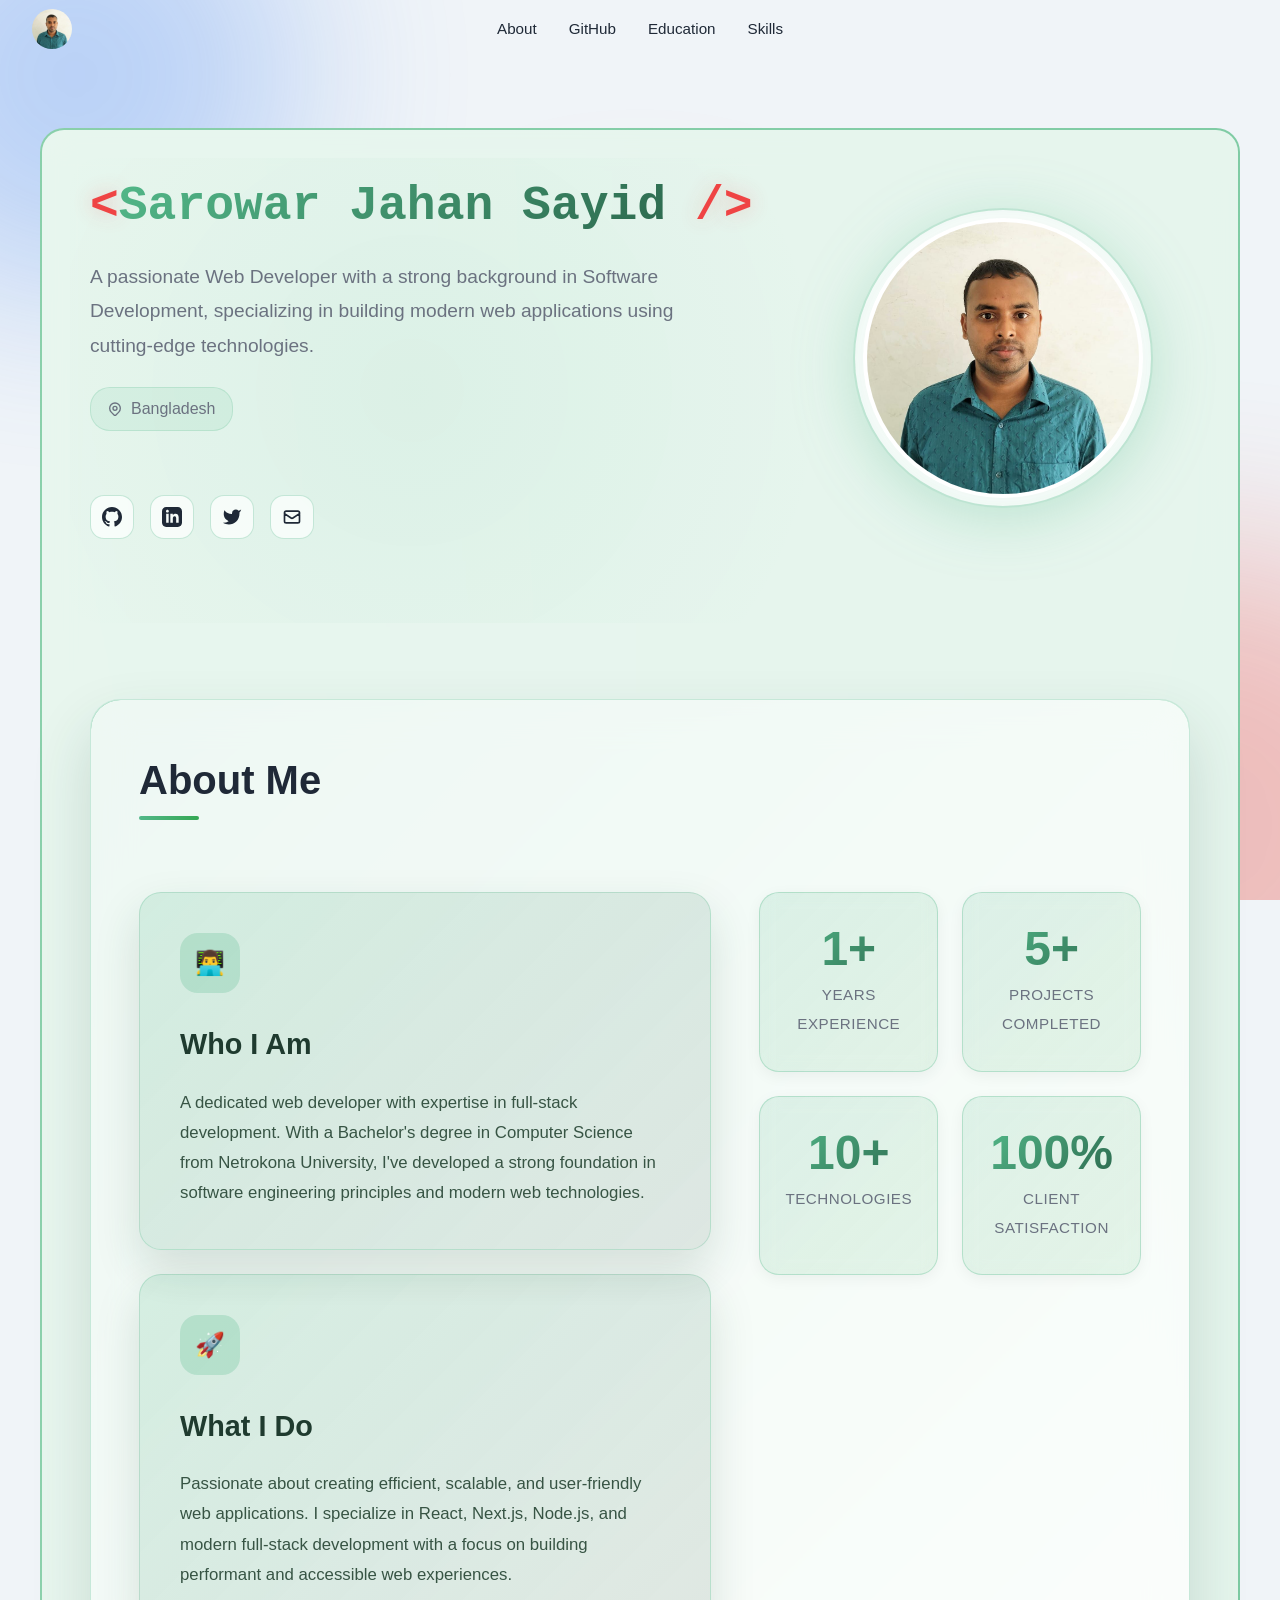
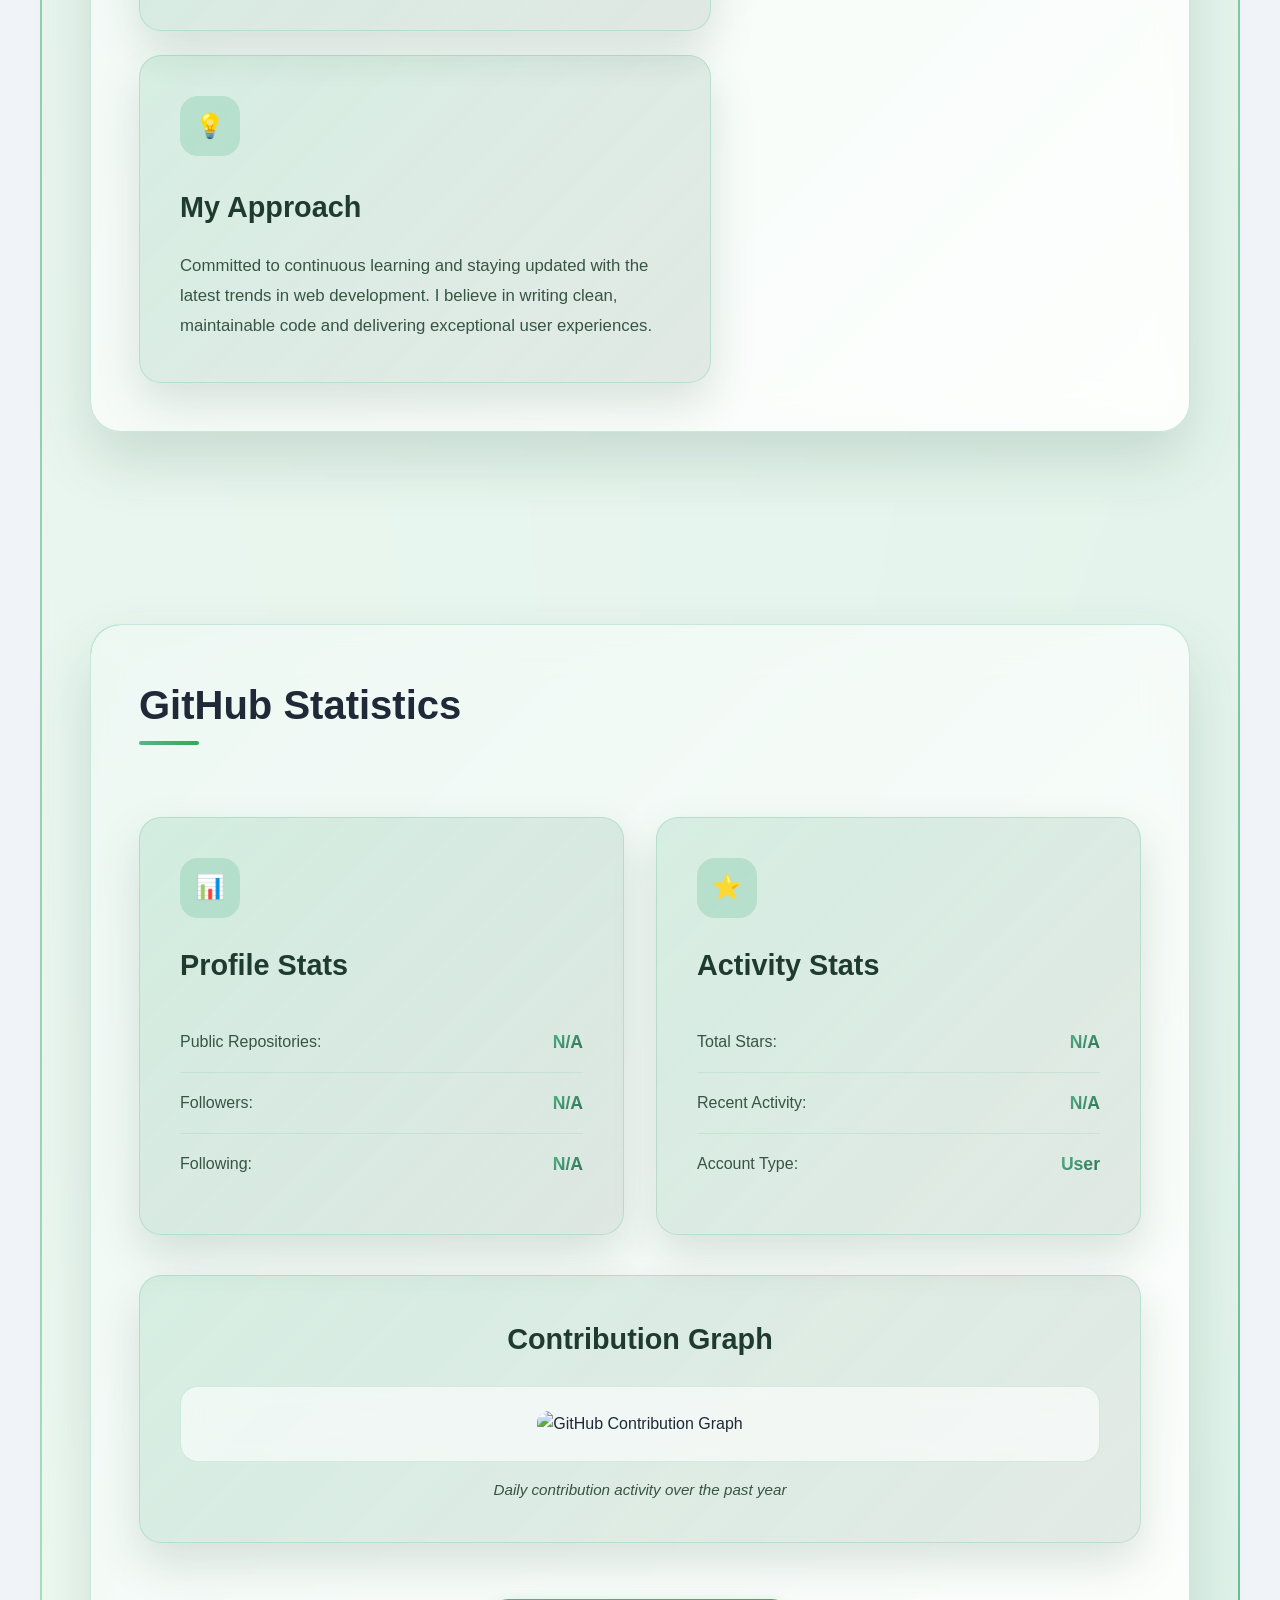
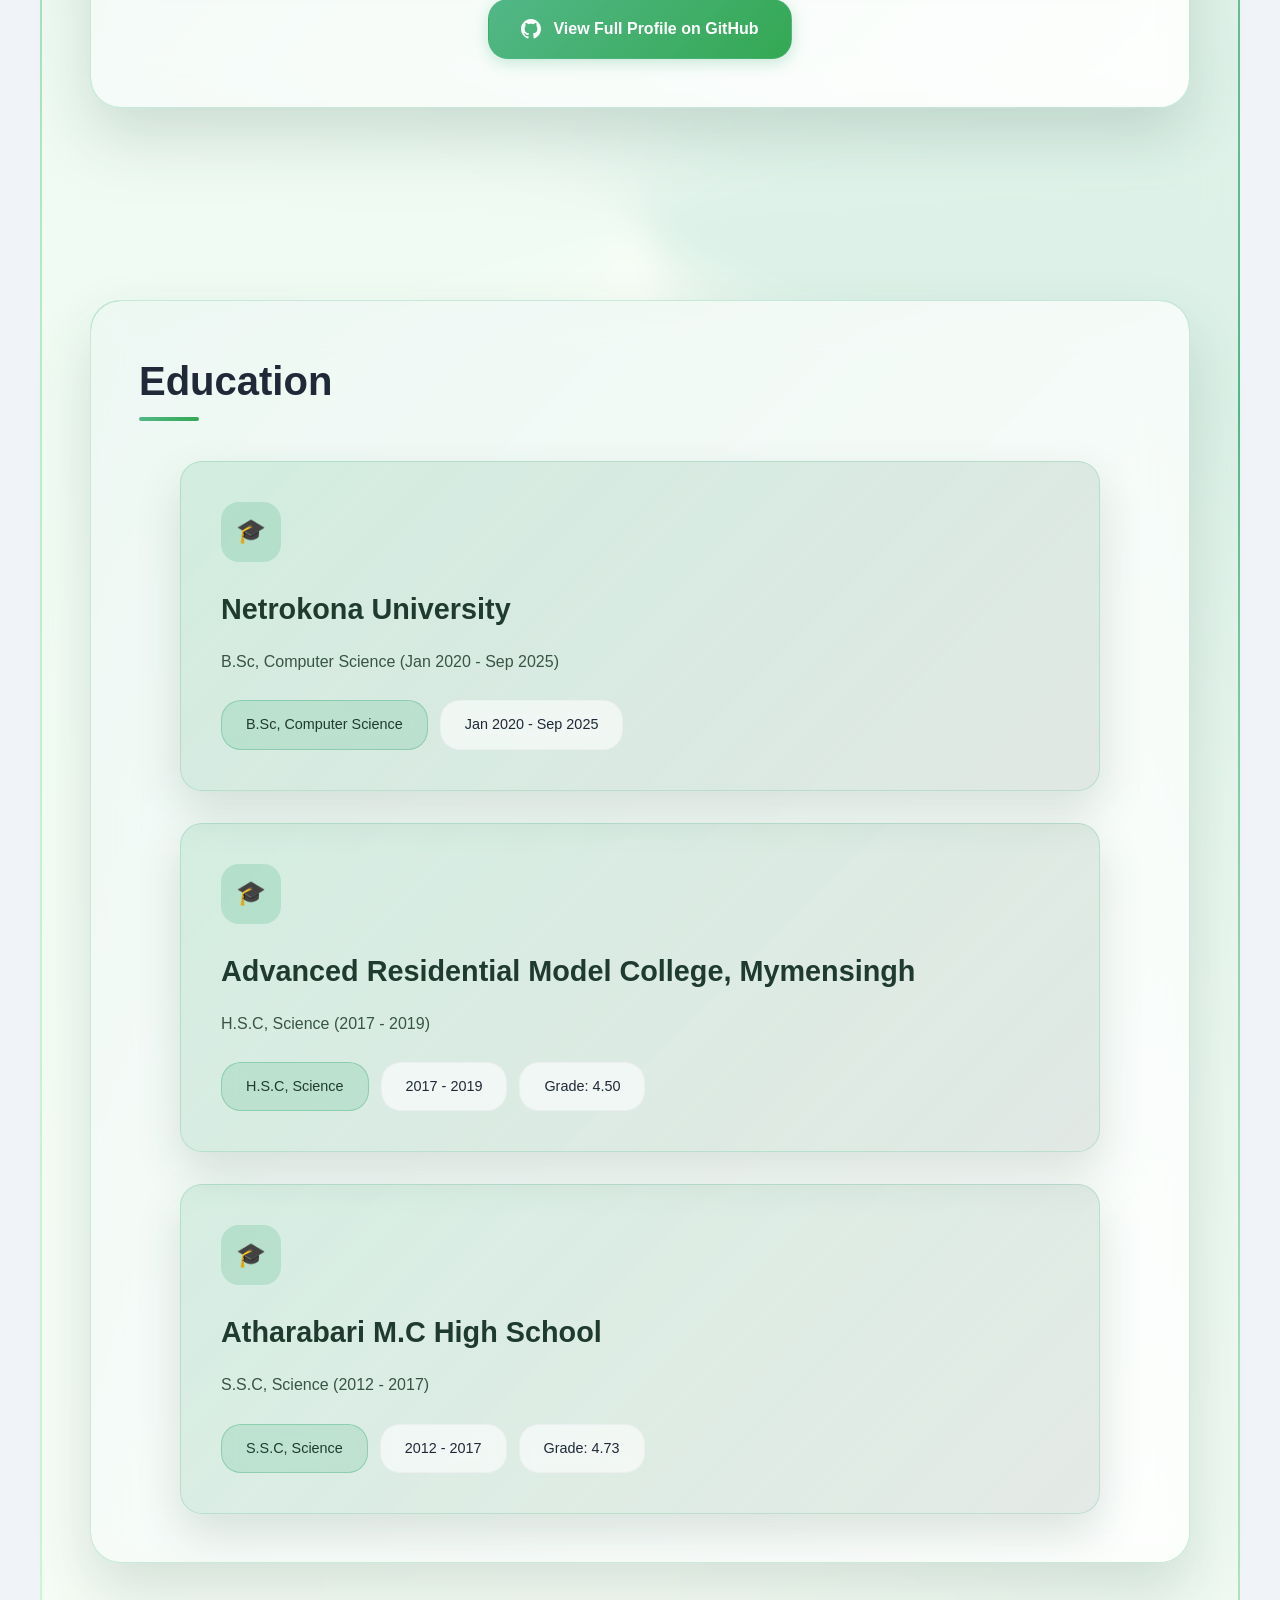
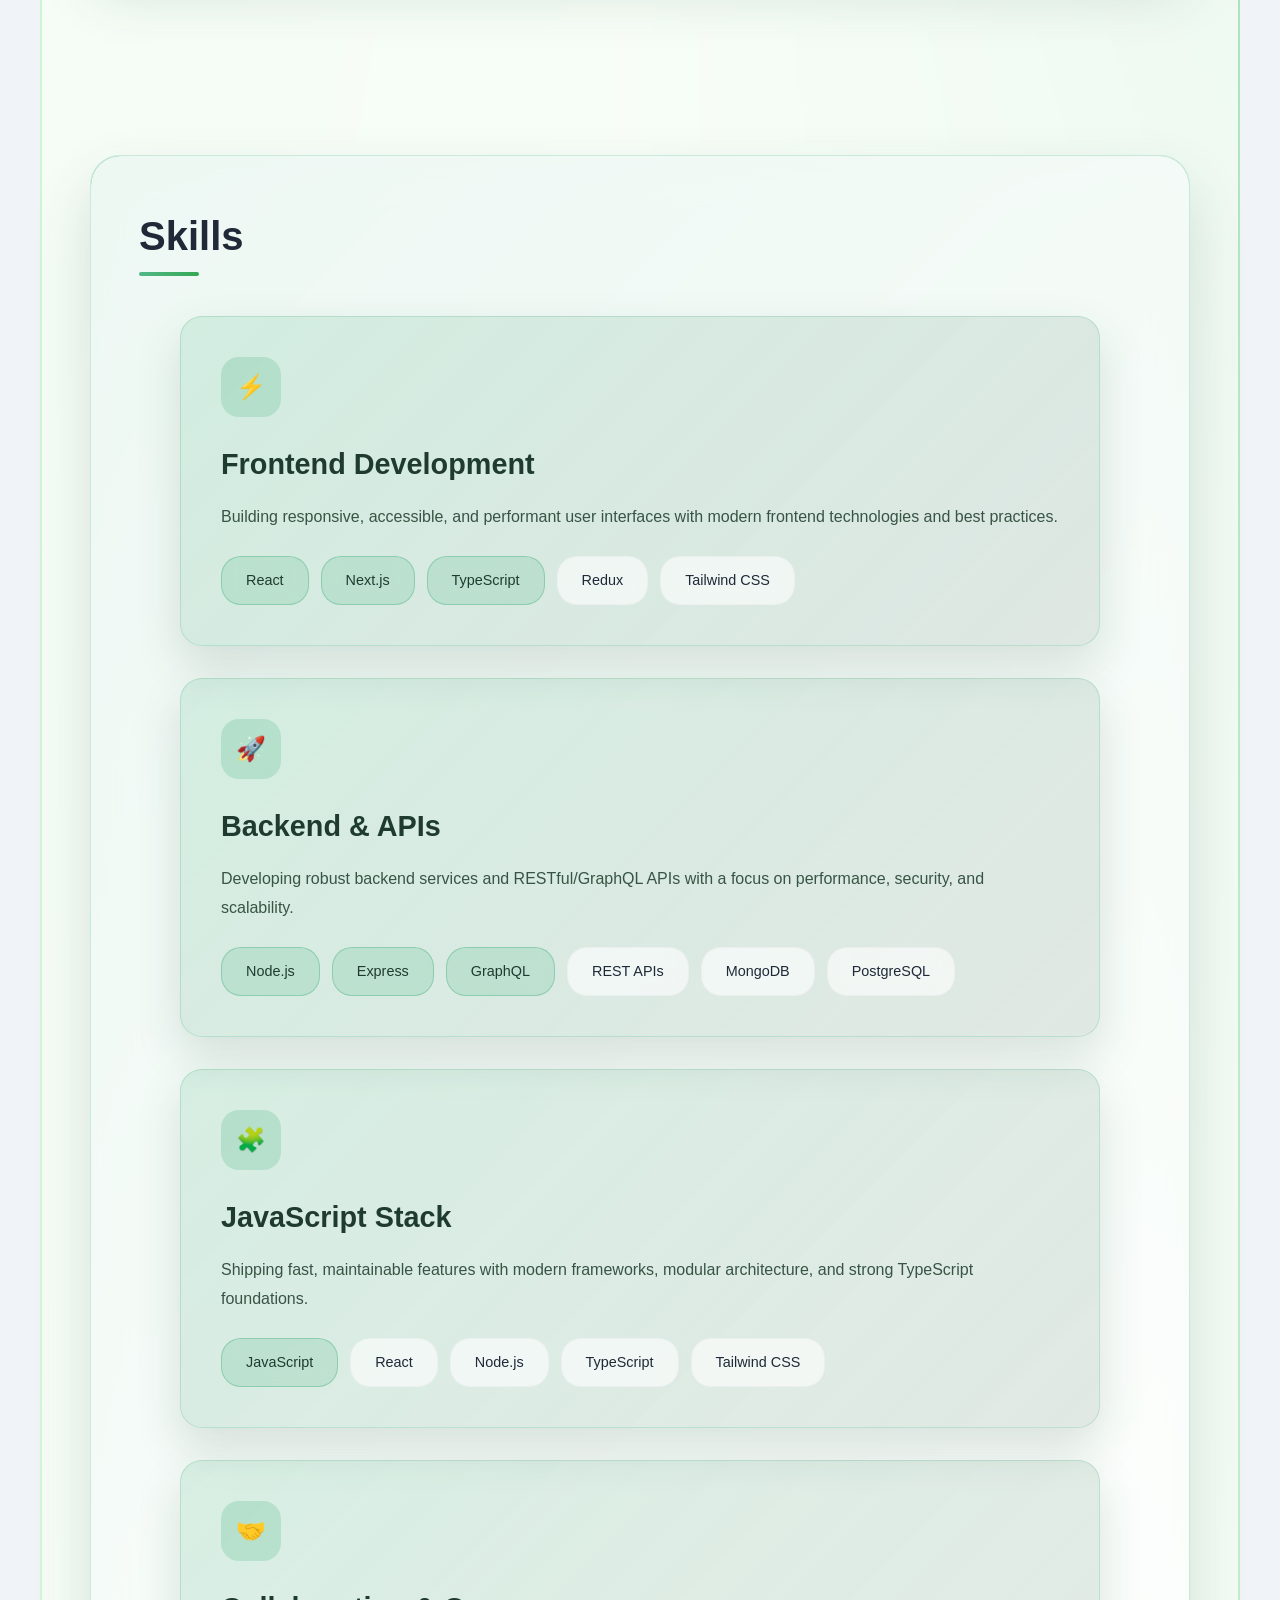
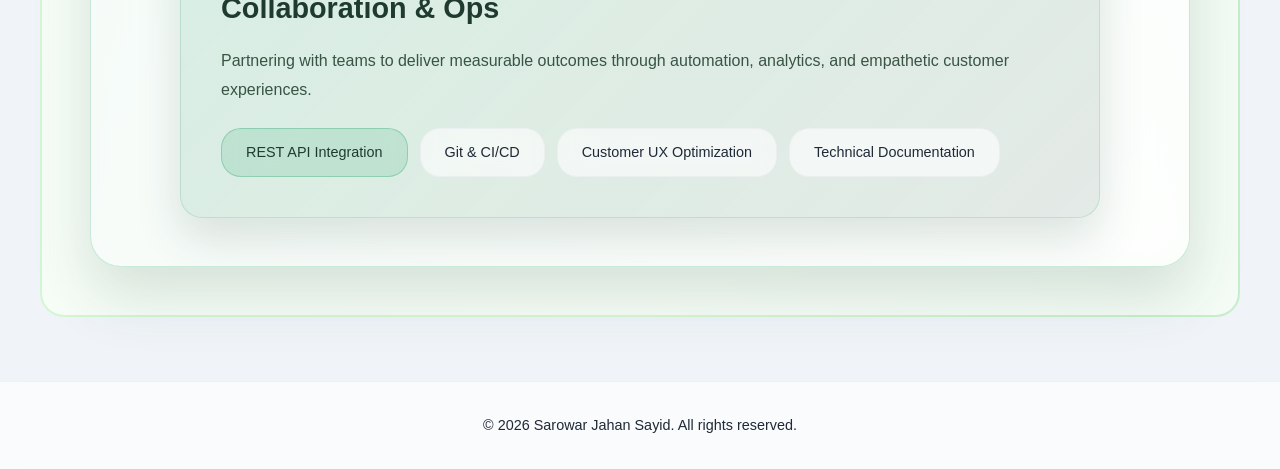
==== commit 0cf69239: "feat: improve mobile responsiveness by adjusting navigation, layout, typography, and spacing for sma" ====
--- a/index.html
+++ b/index.html
@@ -42,6 +42,7 @@
             <img src="assets/Sayid.jpg" alt="Sarowar Jahan Sayid" />
           </div>
         </a>
+        
         <ul class="nav-links">
           <li><a href="#about">About</a></li>
           <li><a href="#github-stats">GitHub</a></li>
--- a/style.css
+++ b/style.css
@@ -237,6 +237,8 @@
       }
     }
   }
+
+
 }
 
 /* ============================================
@@ -436,34 +438,14 @@
     width: 300px;
     height: 300px;
     border-radius: 50%;
-    padding: 6px;
+    padding: 8px;
     position: relative;
     overflow: hidden;
     animation: fadeInScale 1s ease-out 0.3s both;
     filter: drop-shadow(0 10px 30px rgba(82, 183, 136, 0.3));
-
-    &::before {
-      content: '';
-      position: absolute;
-      top: -50%;
-      left: -50%;
-      width: 200%;
-      height: 200%;
-      background: conic-gradient(
-        from 90deg,
-        #4285f4 0deg,
-        #4285f4 72deg,
-        #ea4335 72deg,
-        #ea4335 144deg,
-        #fbbc04 144deg,
-        #fbbc04 216deg,
-        #34a853 216deg,
-        #34a853 288deg,
-        #9b59b6 288deg,
-        #9b59b6 360deg
-      );
-      animation: rotate 5s linear infinite;
-    }
+    background: rgba(255, 255, 255, 0.85);
+    border: 2px solid rgba(82, 183, 136, 0.35);
+    box-shadow: inset 0 0 30px rgba(82, 183, 136, 0.08);
 
     .profile-pic-inner {
       width: 100%;
@@ -1162,28 +1144,35 @@
       padding: 0;
 
       .nav-container {
-        max-width: calc(100% - 3rem);
-        padding: 0.6rem 1.5rem;
+        max-width: calc(100% - 2rem);
+        padding: 0.8rem 1.5rem;
         border-radius: 40px;
         margin: 0 auto;
       }
 
       .logo {
-        left: 1rem;
-        width: 32px;
-        height: 32px;
-      }
+        left: 1.5rem;
+        width: 36px;
+        height: 36px;
+      }
+    }
+
+    .nav-container {
+      padding: 0.8rem 1rem;
     }
 
     .logo {
       left: 1rem;
+      width: 32px;
+      height: 32px;
     }
 
     .nav-links {
-      gap: 1.5rem;
+      gap: 0.8rem;
 
       a {
-        font-size: 0.9rem;
+        font-size: 0.75rem;
+        padding: 0.25rem;
       }
     }
   }
@@ -1288,3 +1277,34 @@
     height: 45px;
   }
 }
+
+@media (max-width: 480px) {
+  .main-container {
+    margin-top: 6rem;
+  }
+
+  .hero-content h1 {
+    font-size: 1.8rem;
+  }
+
+  .hero .profile-pic {
+    width: 160px;
+    height: 160px;
+  }
+
+  .section-border {
+    padding: 1.5rem !important;
+  }
+
+  h2 {
+    font-size: 2rem;
+  }
+
+  .about-card, .skills-feature, .github-stat-card {
+    padding: 1.5rem;
+  }
+  
+  .stat-number {
+    font-size: 2rem !important;
+  }
+}
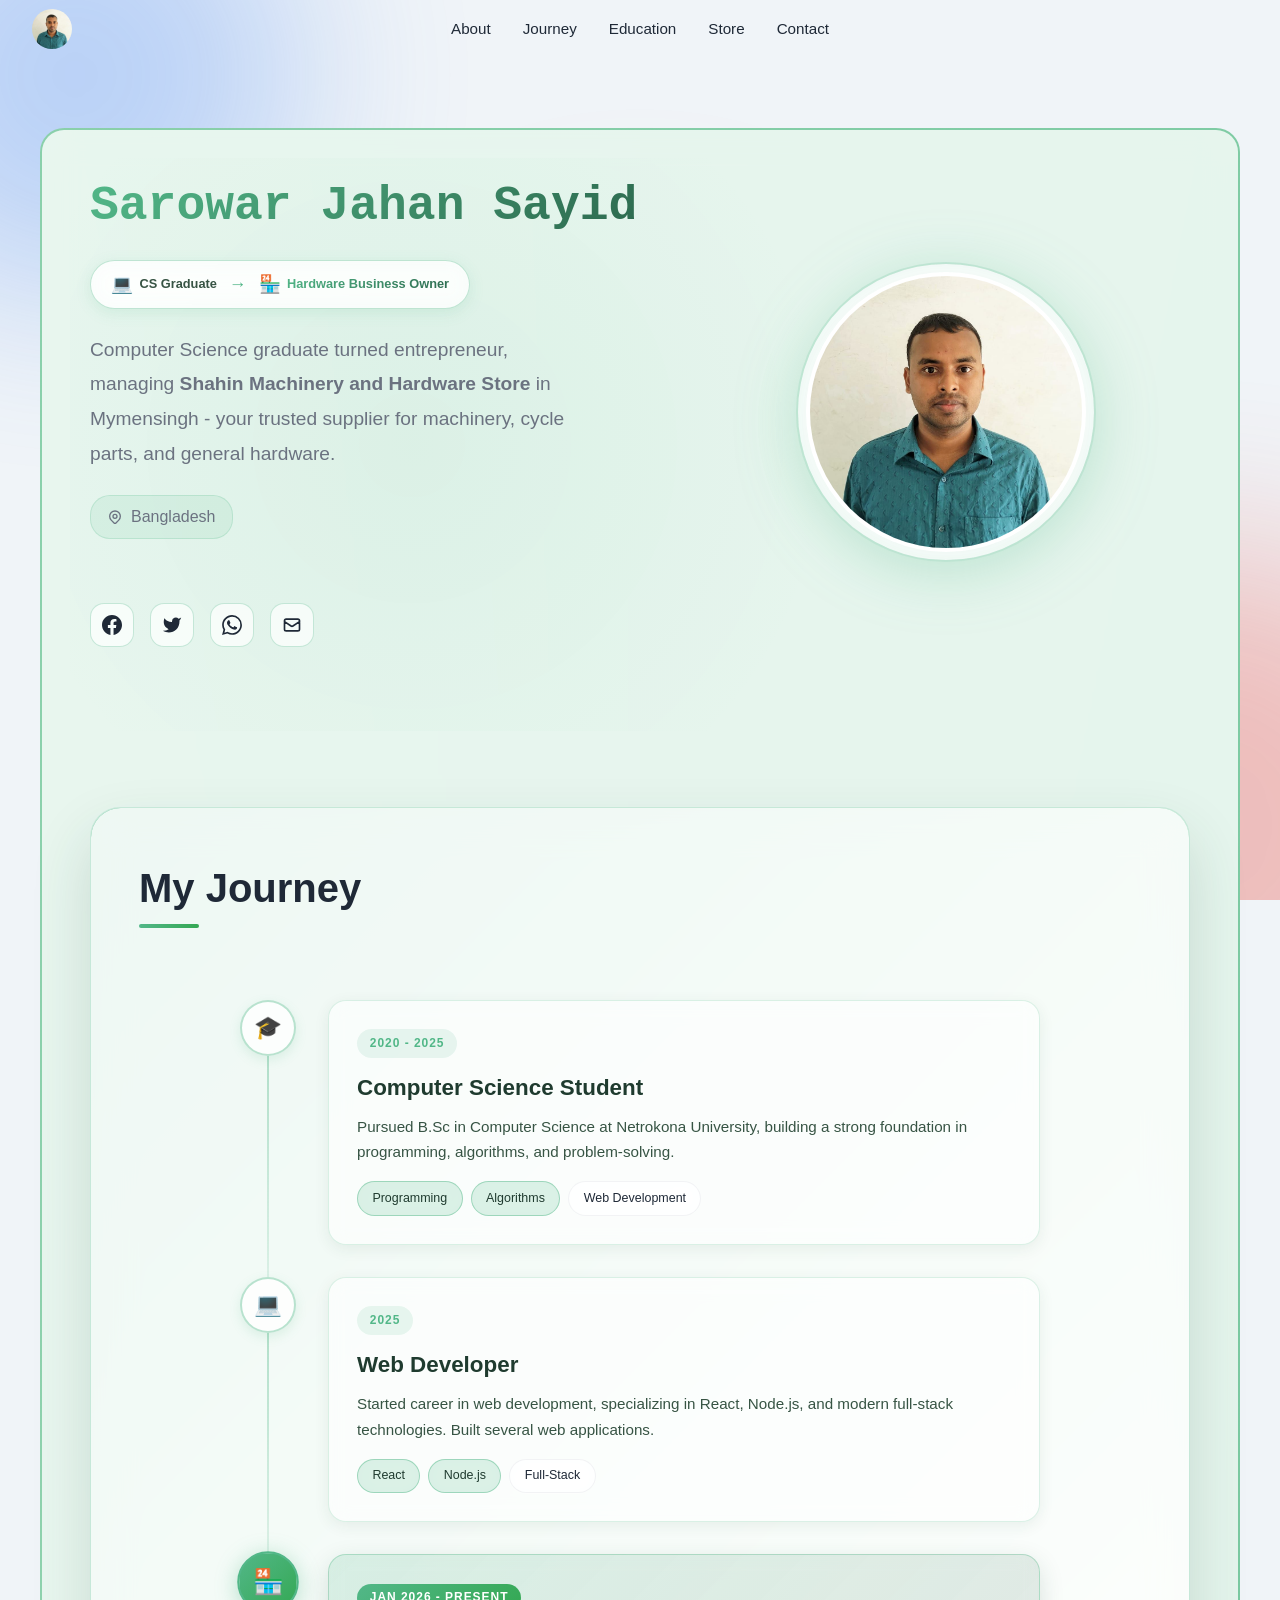
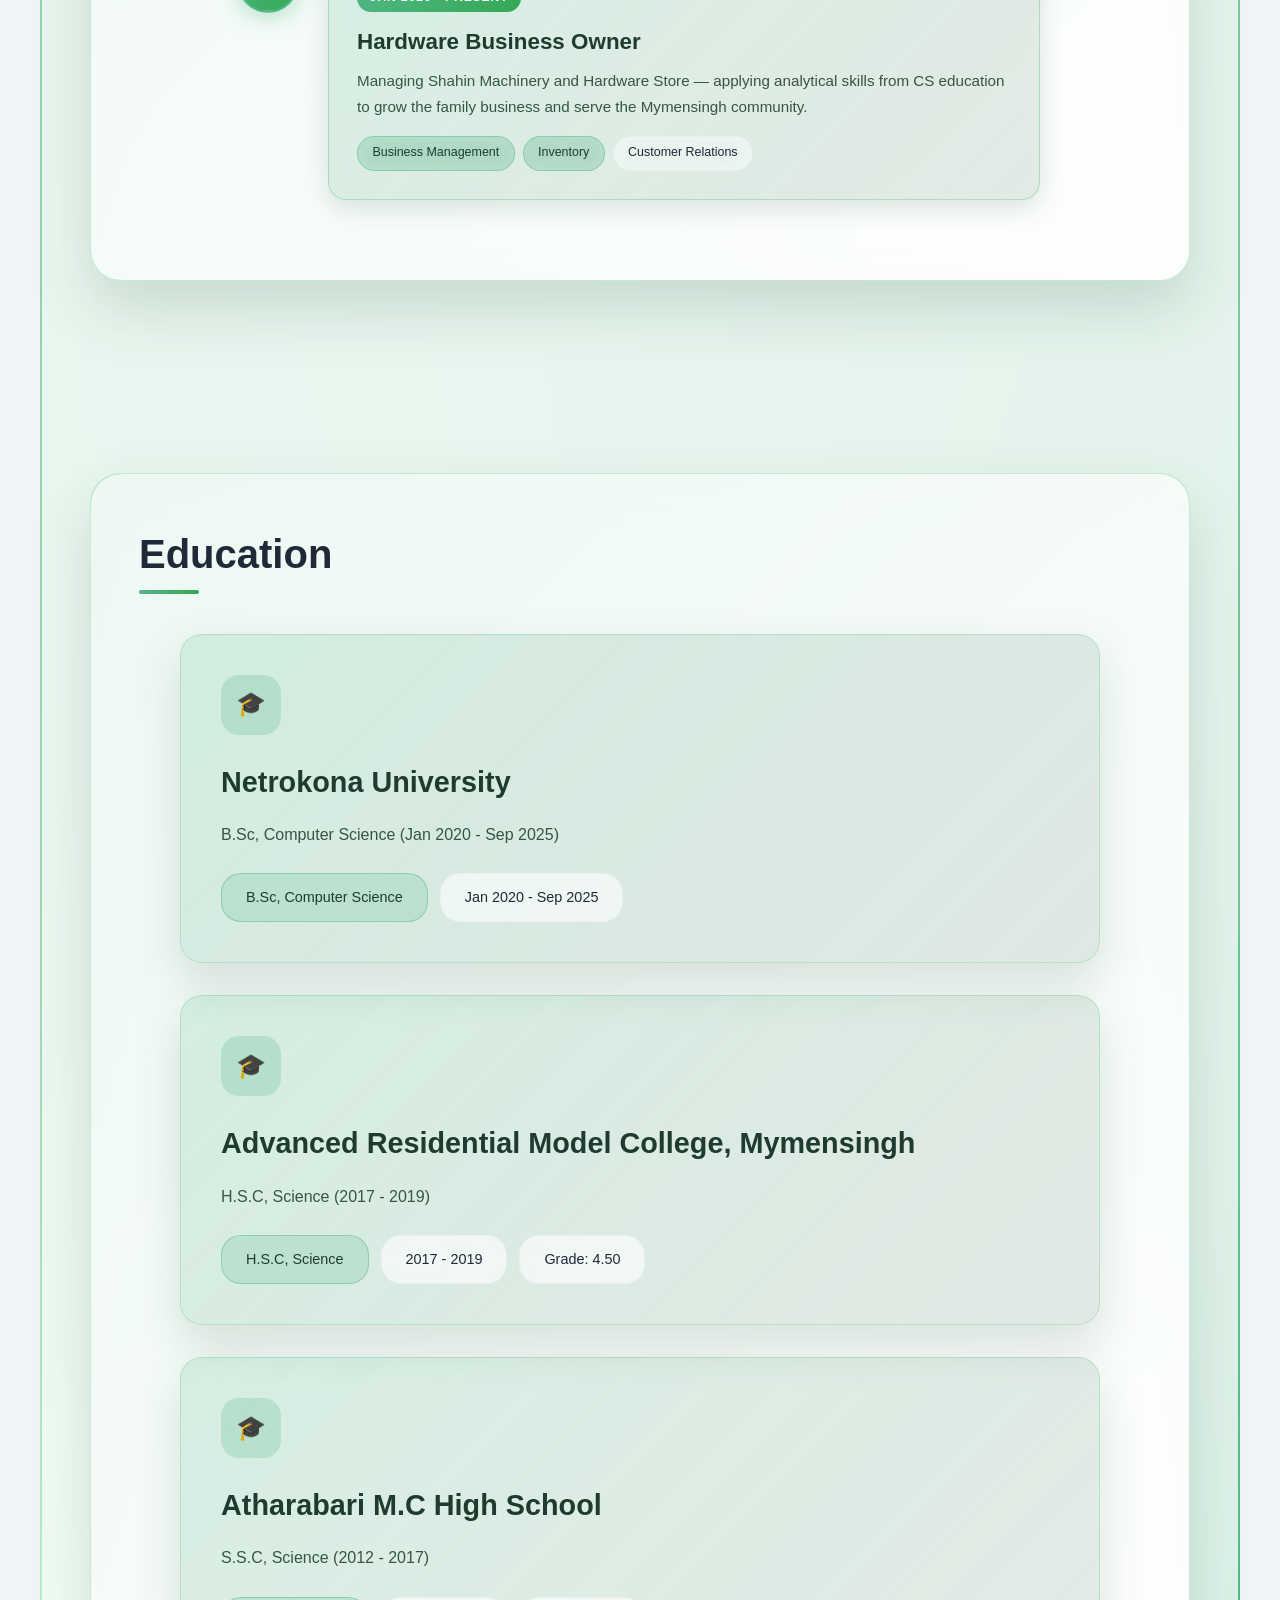
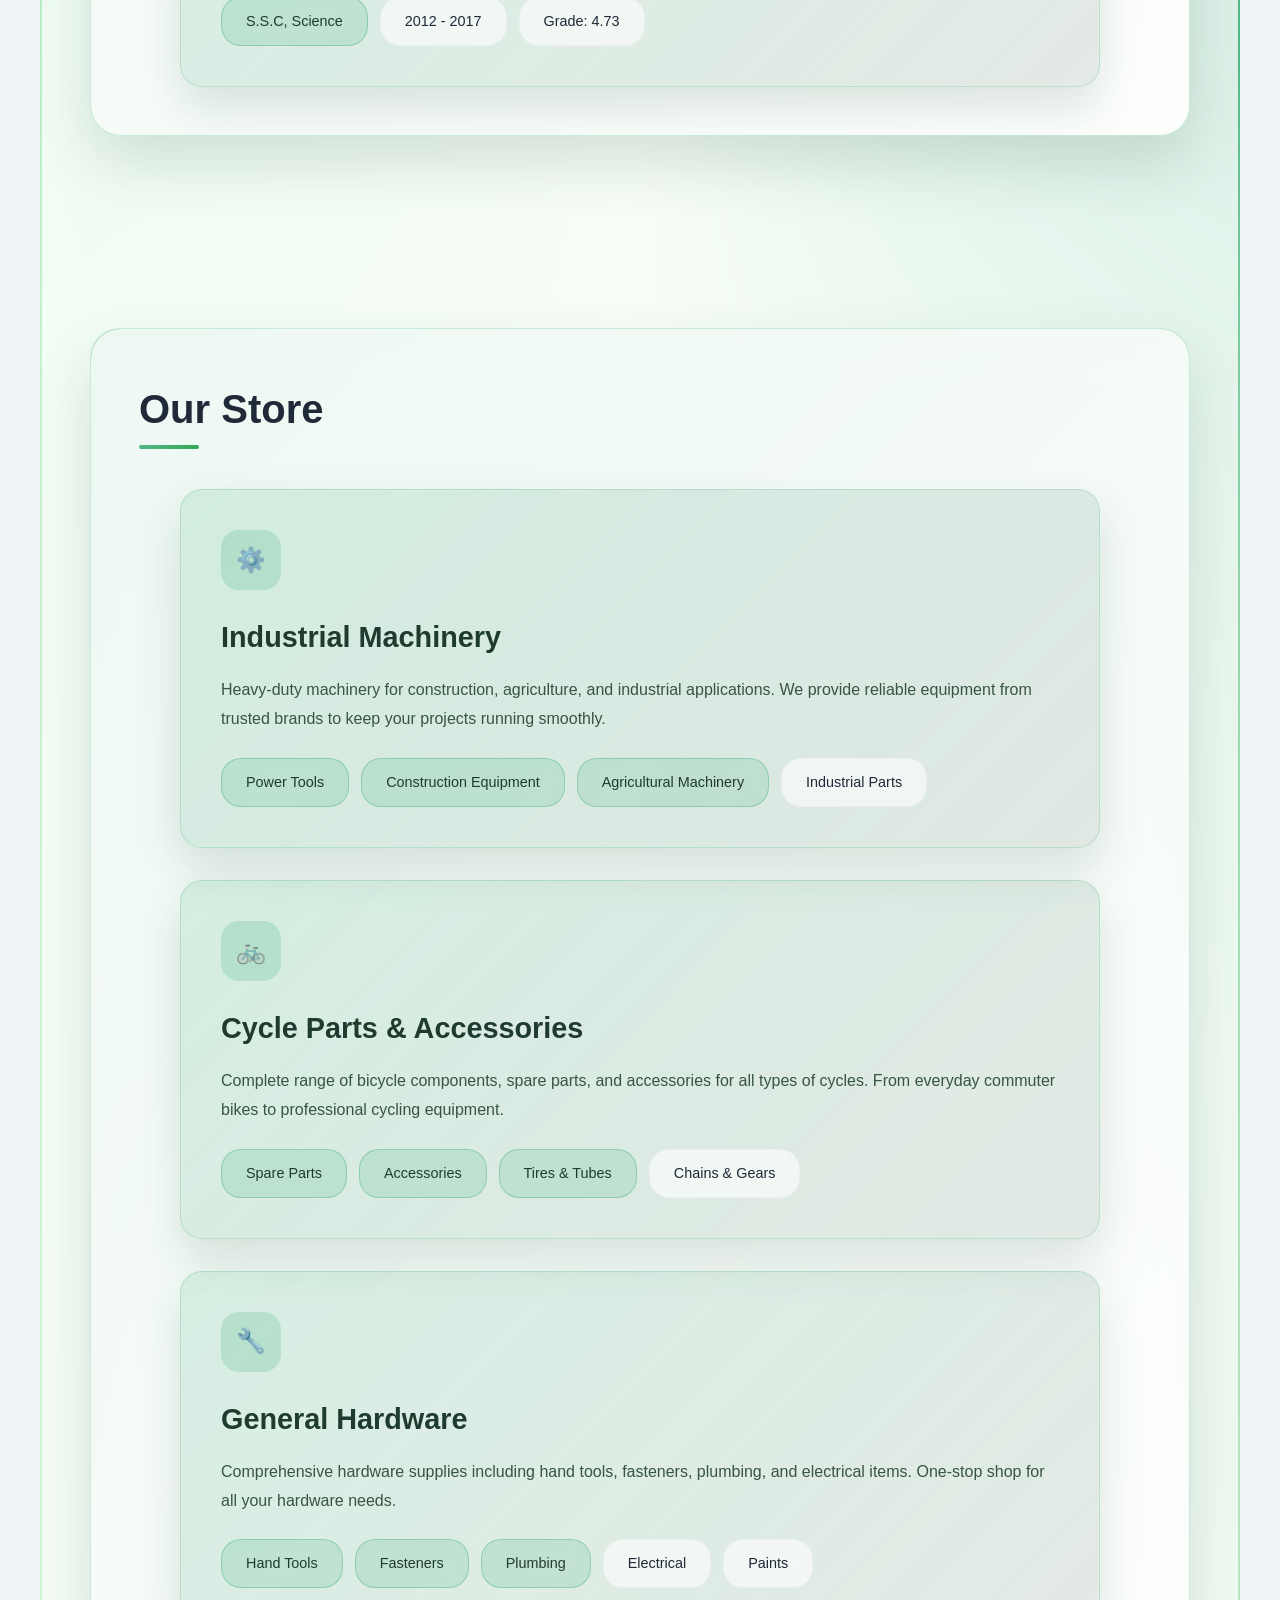
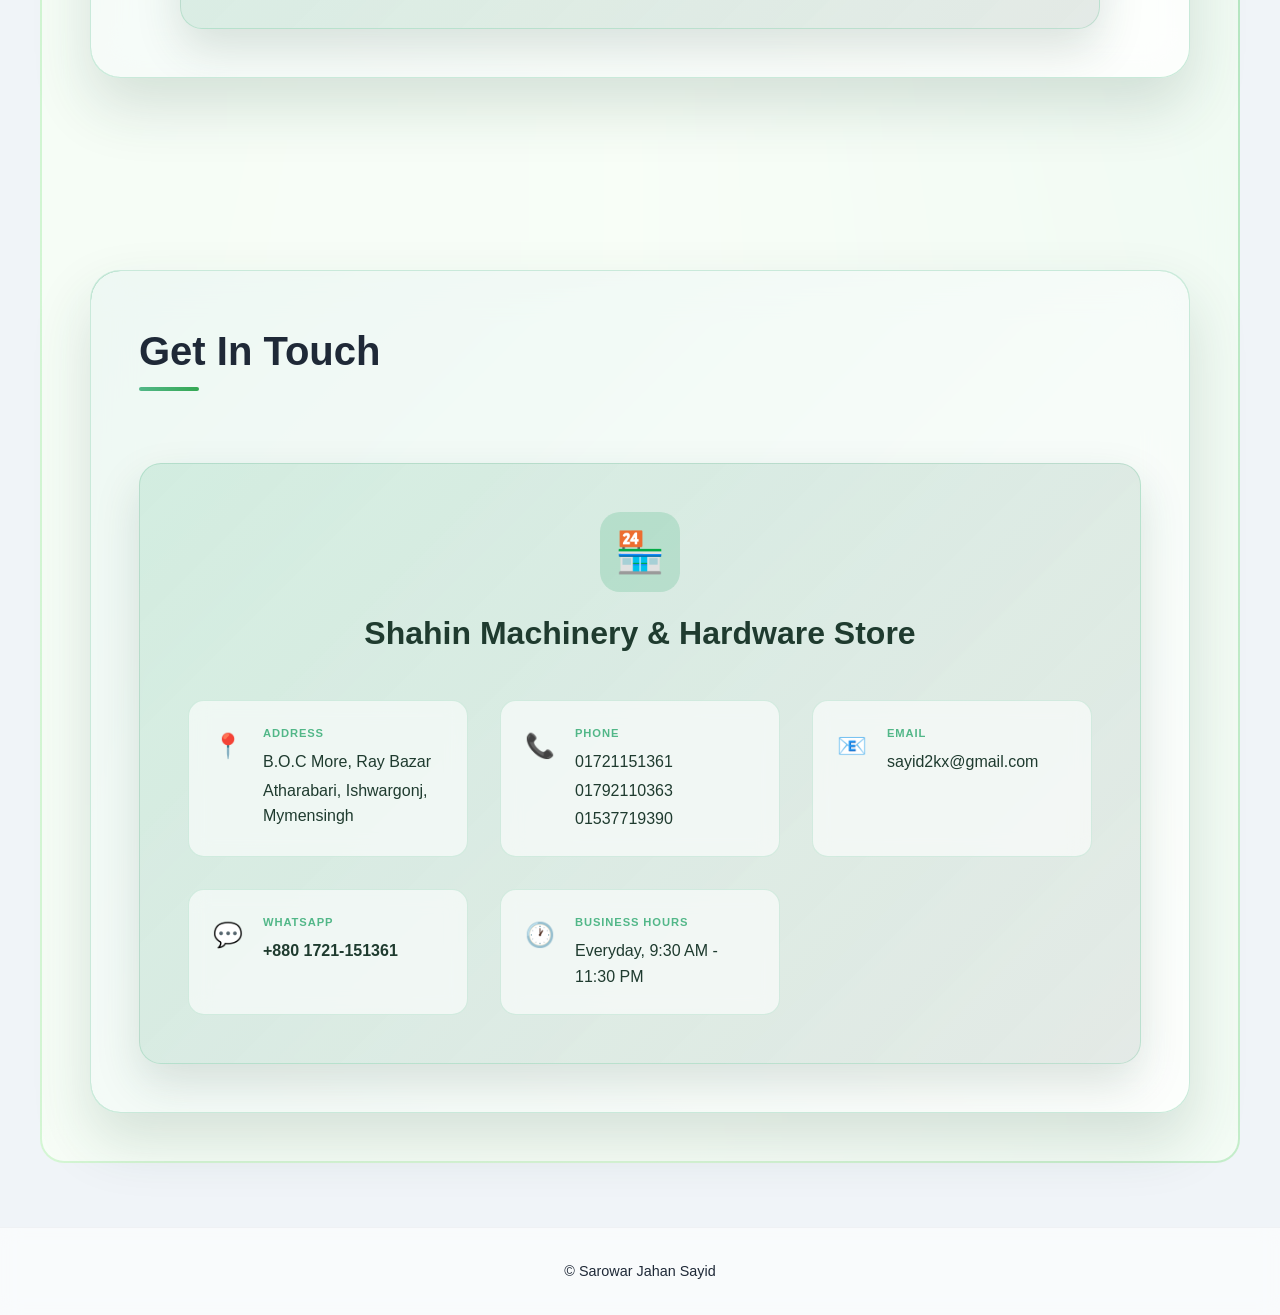
==== commit 5f67ffe4: "improve everything" ====
--- a/index.html
+++ b/index.html
@@ -5,27 +5,27 @@
     <meta name="viewport" content="width=device-width, initial-scale=1.0" />
     <meta
       name="description"
-      content="Sarowar Jahan Sayid - Full-stack Web Developer specializing in React, Node.js, and modern web technologies. Computer Science graduate from Netrokona University, Bangladesh."
+      content="Sarowar Jahan Sayid - Computer Science graduate and entrepreneur running Shahin Machinery and Hardware Store in Mymensingh, Bangladesh. Quality machinery, cycle parts, and general hardware supplies."
     />
     <meta
       name="keywords"
-      content="Web Developer, Full-stack Developer, React, Node.js, JavaScript, TypeScript, MongoDB, PostgreSQL, Software Engineer, Bangladesh"
+      content="Hardware Store, Machinery, Cycle Parts, Business, Entrepreneur, Mymensingh, Bangladesh, Shahin Machinery, General Hardware, Industrial Equipment"
     />
     <meta name="author" content="Sarowar Jahan Sayid" />
-    <meta property="og:title" content="Sarowar Jahan Sayid - Web Developer" />
+    <meta property="og:title" content="Sarowar Jahan Sayid - Hardware Business Owner | Shahin Machinery" />
     <meta
       property="og:description"
-      content="Passionate Web Developer specializing in building modern web applications using cutting-edge technologies."
+      content="Computer Science graduate turned entrepreneur managing Shahin Machinery and Hardware Store in Mymensingh."
     />
     <meta property="og:type" content="website" />
     <meta name="twitter:card" content="summary_large_image" />
-    <meta name="twitter:title" content="Sarowar Jahan Sayid - Web Developer" />
+    <meta name="twitter:title" content="Sarowar Jahan Sayid - Hardware Business Owner" />
     <meta
       name="twitter:description"
-      content="Full-stack Web Developer from Bangladesh"
+      content="Managing Shahin Machinery and Hardware Store in Mymensingh, Bangladesh"
     />
     <link rel="icon" type="image/png" href="assets/Sayid.jpg" />
-    <title>Sarowar Jahan Sayid - Web Developer | Full-stack Developer</title>
+    <title>Sarowar Jahan Sayid - Hardware Business Owner | Shahin Machinery</title>
     <link rel="stylesheet" href="style.css" />
   </head>
   <body>
@@ -45,9 +45,10 @@
         
         <ul class="nav-links">
           <li><a href="#about">About</a></li>
-          <li><a href="#github-stats">GitHub</a></li>
+          <li><a href="#journey">Journey</a></li>
           <li><a href="#education">Education</a></li>
-          <li><a href="#skills">Skills</a></li>
+          <li><a href="#store">Store</a></li>
+          <li><a href="#contact">Contact</a></li>
         </ul>
       </div>
     </nav>
@@ -57,14 +58,24 @@
         <section class="hero">
           <div class="hero-content">
             <h1>
-              <span class="code-tag">&lt;</span
-              ><span class="name">Sarowar Jahan Sayid</span
-              ><span class="code-tag"> /&gt;</span>
+              <span class="name">Sarowar Jahan Sayid</span>
             </h1>
+            <div class="transition-badge">
+              <span class="badge-item">
+                <span class="badge-icon">💻</span>
+                <span class="badge-text">CS Graduate</span>
+              </span>
+              <span class="badge-arrow">→</span>
+              <span class="badge-item current">
+                <span class="badge-icon">🏪</span>
+                <span class="badge-text">Hardware Business Owner</span>
+              </span>
+            </div>
             <p class="tagline">
-              A passionate Web Developer with a strong background in Software
-              Development, specializing in building modern web applications
-              using cutting-edge technologies.
+              Computer Science graduate turned entrepreneur, managing
+              <strong>Shahin Machinery and Hardware Store</strong> in Mymensingh
+              - your trusted supplier for machinery, cycle parts, and general
+              hardware.
             </p>
             <p class="location">
               <svg class="location-icon" width="16" height="16" fill="none" stroke="currentColor" viewBox="0 0 24 24">
@@ -74,36 +85,9 @@
               <span class="location-text">Bangladesh</span>
             </p>
             <div class="social-links">
-              <a
-                href="https://github.com/sayid2kx"
-                target="_blank"
-                title="GitHub"
-              >
-                <svg
-                  width="20"
-                  height="20"
-                  fill="currentColor"
-                  viewBox="0 0 24 24"
-                >
-                  <path
-                    d="M12 0c-6.626 0-12 5.373-12 12 0 5.302 3.438 9.8 8.207 11.387.599.111.793-.261.793-.577v-2.234c-3.338.726-4.033-1.416-4.033-1.416-.546-1.387-1.333-1.756-1.333-1.756-1.089-.745.083-.729.083-.729 1.205.084 1.839 1.237 1.839 1.237 1.07 1.834 2.807 1.304 3.492.997.107-.775.418-1.305.762-1.604-2.665-.305-5.467-1.334-5.467-5.931 0-1.311.469-2.381 1.236-3.221-.124-.303-.535-1.524.117-3.176 0 0 1.008-.322 3.301 1.23.957-.266 1.983-.399 3.003-.404 1.02.005 2.047.138 3.006.404 2.291-1.552 3.297-1.23 3.297-1.23.653 1.653.242 2.874.118 3.176.77.84 1.235 1.911 1.235 3.221 0 4.609-2.807 5.624-5.479 5.921.43.372.823 1.102.823 2.222v3.293c0 .319.192.694.801.576 4.765-1.589 8.199-6.086 8.199-11.386 0-6.627-5.373-12-12-12z"
-                  />
-                </svg>
-              </a>
-              <a
-                href="https://linkedin.com/in/sayid2kx"
-                target="_blank"
-                title="LinkedIn"
-              >
-                <svg
-                  width="20"
-                  height="20"
-                  fill="currentColor"
-                  viewBox="0 0 24 24"
-                >
-                  <path
-                    d="M19 0h-14c-2.761 0-5 2.239-5 5v14c0 2.761 2.239 5 5 5h14c2.762 0 5-2.239 5-5v-14c0-2.761-2.238-5-5-5zm-11 19h-3v-11h3v11zm-1.5-12.268c-.966 0-1.75-.79-1.75-1.764s.784-1.764 1.75-1.764 1.75.79 1.75 1.764-.783 1.764-1.75 1.764zm13.5 12.268h-3v-5.604c0-3.368-4-3.113-4 0v5.604h-3v-11h3v1.765c1.396-2.586 7-2.777 7 2.476v6.759z"
-                  />
+              <a href="https://facebook.com/sayid2kx" target="_blank" title="Facebook">
+                <svg width="20" height="20" fill="currentColor" viewBox="0 0 24 24">
+                  <path d="M24 12.073c0-6.627-5.373-12-12-12s-12 5.373-12 12c0 5.99 4.388 10.954 10.125 11.854v-8.385H7.078v-3.47h3.047V9.43c0-3.007 1.792-4.669 4.533-4.669 1.312 0 2.686.235 2.686.235v2.953H15.83c-1.491 0-1.956.925-1.956 1.874v2.25h3.328l-.532 3.47h-2.796v8.385C19.612 23.027 24 18.062 24 12.073z"/>
                 </svg>
               </a>
               <a href="https://x.com/sayid2kx" target="_blank" title="Twitter">
@@ -115,6 +99,18 @@
                 >
                   <path
                     d="M23 3a10.9 10.9 0 01-3.14 1.53 4.48 4.48 0 00-7.86 3v1A10.66 10.66 0 013 4s-4 9 5 13a11.64 11.64 0 01-7 2c9 5 20 0 20-11.5a4.5 4.5 0 00-.08-.83A7.72 7.72 0 0023 3z"
+                  />
+                </svg>
+              </a>
+              <a href="https://wa.me/8801721151361" target="_blank" title="WhatsApp">
+                <svg
+                  width="20"
+                  height="20"
+                  fill="currentColor"
+                  viewBox="0 0 24 24"
+                >
+                  <path
+                    d="M17.472 14.382c-.297-.149-1.758-.867-2.03-.967-.273-.099-.471-.148-.67.15-.197.297-.767.966-.94 1.164-.173.199-.347.223-.644.075-.297-.15-1.255-.463-2.39-1.475-.883-.788-1.48-1.761-1.653-2.059-.173-.297-.018-.458.13-.606.134-.133.298-.347.446-.52.149-.174.198-.298.298-.497.099-.198.05-.371-.025-.52-.075-.149-.669-1.612-.916-2.207-.242-.579-.487-.5-.669-.51-.173-.008-.371-.01-.57-.01-.198 0-.52.074-.792.372-.272.297-1.04 1.016-1.04 2.479 0 1.462 1.065 2.875 1.213 3.074.149.198 2.096 3.2 5.077 4.487.709.306 1.262.489 1.694.625.712.227 1.36.195 1.871.118.571-.085 1.758-.719 2.006-1.413.248-.694.248-1.289.173-1.413-.074-.124-.272-.198-.57-.347m-5.421 7.403h-.004a9.87 9.87 0 01-5.031-1.378l-.361-.214-3.741.982.998-3.648-.235-.374a9.86 9.86 0 01-1.51-5.26c.001-5.45 4.436-9.884 9.888-9.884 2.64 0 5.122 1.03 6.988 2.898a9.825 9.825 0 012.893 6.994c-.003 5.45-4.437 9.884-9.885 9.884m8.413-18.297A11.815 11.815 0 0012.05 0C5.495 0 .16 5.335.157 11.892c0 2.096.547 4.142 1.588 5.945L.057 24l6.305-1.654a11.882 11.882 0 005.683 1.448h.005c6.554 0 11.89-5.335 11.893-11.893a11.821 11.821 0 00-3.48-8.413z"
                   />
                 </svg>
               </a>
@@ -145,141 +141,63 @@
           </div>
         </section>
 
-        <section id="about" class="framed-section full-height-section">
+        <section id="journey" class="framed-section full-height-section">
           <div class="section-border">
-            <h2>About Me</h2>
-            <div class="about-content">
-              <div class="about-grid">
-                <div class="about-text">
-                  <div class="about-card">
-                    <div class="card-icon">👨‍💻</div>
-                    <h3>Who I Am</h3>
-                    <p>
-                      A dedicated web developer with expertise in full-stack
-                      development. With a Bachelor's degree in Computer Science
-                      from Netrokona University, I've developed a strong
-                      foundation in software engineering principles and modern
-                      web technologies.
-                    </p>
-                  </div>
-                  <div class="about-card">
-                    <div class="card-icon">🚀</div>
-                    <h3>What I Do</h3>
-                    <p>
-                      Passionate about creating efficient, scalable, and
-                      user-friendly web applications. I specialize in React,
-                      Next.js, Node.js, and modern full-stack development with a focus on
-                      building performant and accessible web experiences.
-                    </p>
-                  </div>
-                  <div class="about-card">
-                    <div class="card-icon">💡</div>
-                    <h3>My Approach</h3>
-                    <p>
-                      Committed to continuous learning and staying updated with
-                      the latest trends in web development. I believe in writing
-                      clean, maintainable code and delivering exceptional user
-                      experiences.
-                    </p>
-                  </div>
-                </div>
-                <div class="about-stats">
-                  <div class="stat-card">
-                    <div class="stat-number">1+</div>
-                    <div class="stat-label">Years Experience</div>
-                  </div>
-                  <div class="stat-card">
-                    <div class="stat-number">5+</div>
-                    <div class="stat-label">Projects Completed</div>
-                  </div>
-                  <div class="stat-card">
-                    <div class="stat-number">10+</div>
-                    <div class="stat-label">Technologies</div>
-                  </div>
-                  <div class="stat-card">
-                    <div class="stat-number">100%</div>
-                    <div class="stat-label">Client Satisfaction</div>
-                  </div>
-                </div>
-              </div>
-            </div>
-          </div>
-        </section>
-
-        <section id="github-stats" class="framed-section full-height-section">
-          <div class="section-border">
-            <h2>GitHub Statistics</h2>
-            <div class="github-stats-container">
-              <div class="github-stats-grid">
-                <div class="github-stat-card">
-                  <div class="stat-icon">📊</div>
-                  <div class="stat-content">
-                    <h3>Profile Stats</h3>
-                    <div class="github-stat-item" id="github-repos">
-                      <span class="stat-label">Public Repositories:</span>
-                      <span class="stat-value" id="repo-count">-</span>
-                    </div>
-                    <div class="github-stat-item" id="github-followers">
-                      <span class="stat-label">Followers:</span>
-                      <span class="stat-value" id="followers-count">-</span>
-                    </div>
-                    <div class="github-stat-item" id="github-following">
-                      <span class="stat-label">Following:</span>
-                      <span class="stat-value" id="following-count">-</span>
-                    </div>
-                  </div>
-                </div>
-
-                <div class="github-stat-card">
-                  <div class="stat-icon">⭐</div>
-                  <div class="stat-content">
-                    <h3>Activity Stats</h3>
-                    <div class="github-stat-item" id="github-stars">
-                      <span class="stat-label">Total Stars:</span>
-                      <span class="stat-value" id="stars-count">-</span>
-                    </div>
-                    <div class="github-stat-item" id="github-commits">
-                      <span class="stat-label">Recent Activity:</span>
-                      <span class="stat-value" id="commits-count">-</span>
-                    </div>
-                    <div class="github-stat-item" id="github-account">
-                      <span class="stat-label">Account Type:</span>
-                      <span class="stat-value" id="account-type">-</span>
-                    </div>
-                  </div>
-                </div>
-              </div>
-
-              <div class="github-contribution-section">
-                <h3 class="contribution-title">Contribution Graph</h3>
-                <div class="contribution-graph-container">
-                  <img 
-                    id="contribution-graph" 
-                    src="https://ghchart.rshah.org/sayid2kx" 
-                    alt="GitHub Contribution Graph"
-                    class="contribution-graph-img"
-                    loading="lazy"
-                  />
-                </div>
-                <p class="contribution-note">Daily contribution activity over the past year</p>
-              </div>
-
-              <div class="github-link-container">
-                <a 
-                  href="https://github.com/sayid2kx" 
-                  target="_blank" 
-                  rel="noopener noreferrer"
-                  class="github-profile-link"
-                >
-                  <svg width="20" height="20" fill="currentColor" viewBox="0 0 24 24">
-                    <path d="M12 0c-6.626 0-12 5.373-12 12 0 5.302 3.438 9.8 8.207 11.387.599.111.793-.261.793-.577v-2.234c-3.338.726-4.033-1.416-4.033-1.416-.546-1.387-1.333-1.756-1.333-1.756-1.089-.745.083-.729.083-.729 1.205.084 1.839 1.237 1.839 1.237 1.07 1.834 2.807 1.304 3.492.997.107-.775.418-1.305.762-1.604-2.665-.305-5.467-1.334-5.467-5.931 0-1.311.469-2.381 1.236-3.221-.124-.303-.535-1.524.117-3.176 0 0 1.008-.322 3.301 1.23.957-.266 1.983-.399 3.003-.404 1.02.005 2.047.138 3.006.404 2.291-1.552 3.297-1.23 3.297-1.23.653 1.653.242 2.874.118 3.176.77.84 1.235 1.911 1.235 3.221 0 4.609-2.807 5.624-5.479 5.921.43.372.823 1.102.823 2.222v3.293c0 .319.192.694.801.576 4.765-1.589 8.199-6.086 8.199-11.386 0-6.627-5.373-12-12-12z"/>
-                  </svg>
-                  <span>View Full Profile on GitHub</span>
-                </a>
-              </div>
-            </div>
-          </div>
-        </section>
+            <h2>My Journey</h2>
+            <div class="journey-timeline">
+              <div class="journey-step">
+                <div class="journey-marker">
+                  <div class="journey-dot">🎓</div>
+                  <div class="journey-line"></div>
+                </div>
+                <div class="journey-card">
+                  <span class="journey-year">2020 - 2025</span>
+                  <h3>Computer Science Student</h3>
+                  <p>Pursued B.Sc in Computer Science at Netrokona University, building a strong foundation in programming, algorithms, and problem-solving.</p>
+                  <div class="journey-tags">
+                    <span class="skill-tag primary">Programming</span>
+                    <span class="skill-tag primary">Algorithms</span>
+                    <span class="skill-tag">Web Development</span>
+                  </div>
+                </div>
+              </div>
+
+              <div class="journey-step">
+                <div class="journey-marker">
+                  <div class="journey-dot">💻</div>
+                  <div class="journey-line"></div>
+                </div>
+                <div class="journey-card">
+                  <span class="journey-year">2025</span>
+                  <h3>Web Developer</h3>
+                  <p>Started career in web development, specializing in React, Node.js, and modern full-stack technologies. Built several web applications.</p>
+                  <div class="journey-tags">
+                    <span class="skill-tag primary">React</span>
+                    <span class="skill-tag primary">Node.js</span>
+                    <span class="skill-tag">Full-Stack</span>
+                  </div>
+                </div>
+              </div>
+
+              <div class="journey-step">
+                <div class="journey-marker">
+                  <div class="journey-dot current">🏪</div>
+                </div>
+                <div class="journey-card current">
+                  <span class="journey-year current-year">Jan 2026 - Present</span>
+                  <h3>Hardware Business Owner</h3>
+                  <p>Managing Shahin Machinery and Hardware Store — applying analytical skills from CS education to grow the family business and serve the Mymensingh community.</p>
+                  <div class="journey-tags">
+                    <span class="skill-tag primary">Business Management</span>
+                    <span class="skill-tag primary">Inventory</span>
+                    <span class="skill-tag">Customer Relations</span>
+                  </div>
+                </div>
+              </div>
+            </div>
+          </div>
+        </section>
+
 
         <section id="education" class="framed-section full-height-section">
           <div class="section-border">
@@ -328,78 +246,115 @@
           </div>
         </section>
 
-        <section id="skills" class="framed-section full-height-section">
+        <section id="store" class="framed-section full-height-section">
           <div class="section-border">
-            <h2>Skills</h2>
+            <h2>Our Store</h2>
             <div class="skills-wrapper">
               <div class="skills-feature">
-                <div class="feature-icon">⚡</div>
-                <div class="feature-content">
-                  <h3>Frontend Development</h3>
+                <div class="feature-icon">⚙️</div>
+                <div class="feature-content">
+                  <h3>Industrial Machinery</h3>
                   <p>
-                    Building responsive, accessible, and performant user interfaces
-                    with modern frontend technologies and best practices.
+                    Heavy-duty machinery for construction, agriculture, and
+                    industrial applications. We provide reliable equipment from
+                    trusted brands to keep your projects running smoothly.
                   </p>
                   <div class="feature-tags">
-                    <span class="skill-tag primary">React</span>
-                    <span class="skill-tag primary">Next.js</span>
-                    <span class="skill-tag primary">TypeScript</span>
-                    <span class="skill-tag">Redux</span>
-                    <span class="skill-tag">Tailwind CSS</span>
+                    <span class="skill-tag primary">Power Tools</span>
+                    <span class="skill-tag primary">Construction Equipment</span>
+                    <span class="skill-tag primary">Agricultural Machinery</span>
+                    <span class="skill-tag">Industrial Parts</span>
                   </div>
                 </div>
               </div>
 
               <div class="skills-feature">
-                <div class="feature-icon">🚀</div>
-                <div class="feature-content">
-                  <h3>Backend & APIs</h3>
+                <div class="feature-icon">🚲</div>
+                <div class="feature-content">
+                  <h3>Cycle Parts & Accessories</h3>
                   <p>
-                    Developing robust backend services and RESTful/GraphQL APIs
-                    with a focus on performance, security, and scalability.
+                    Complete range of bicycle components, spare parts, and
+                    accessories for all types of cycles. From everyday commuter
+                    bikes to professional cycling equipment.
                   </p>
                   <div class="feature-tags">
-                    <span class="skill-tag primary">Node.js</span>
-                    <span class="skill-tag primary">Express</span>
-                    <span class="skill-tag primary">GraphQL</span>
-                    <span class="skill-tag">REST APIs</span>
-                    <span class="skill-tag">MongoDB</span>
-                    <span class="skill-tag">PostgreSQL</span>
+                    <span class="skill-tag primary">Spare Parts</span>
+                    <span class="skill-tag primary">Accessories</span>
+                    <span class="skill-tag primary">Tires & Tubes</span>
+                    <span class="skill-tag">Chains & Gears</span>
                   </div>
                 </div>
               </div>
 
               <div class="skills-feature">
-                <div class="feature-icon">🧩</div>
-                <div class="feature-content">
-                  <h3>JavaScript Stack</h3>
+                <div class="feature-icon">🔧</div>
+                <div class="feature-content">
+                  <h3>General Hardware</h3>
                   <p>
-                    Shipping fast, maintainable features with modern frameworks,
-                    modular architecture, and strong TypeScript foundations.
+                    Comprehensive hardware supplies including hand tools,
+                    fasteners, plumbing, and electrical items. One-stop shop for
+                    all your hardware needs.
                   </p>
                   <div class="feature-tags">
-                    <span class="skill-tag primary">JavaScript</span>
-                    <span class="skill-tag">React</span>
-                    <span class="skill-tag">Node.js</span>
-                    <span class="skill-tag">TypeScript</span>
-                    <span class="skill-tag">Tailwind CSS</span>
-                  </div>
-                </div>
-              </div>
-
-              <div class="skills-feature">
-                <div class="feature-icon">🤝</div>
-                <div class="feature-content">
-                  <h3>Collaboration &amp; Ops</h3>
-                  <p>
-                    Partnering with teams to deliver measurable outcomes through
-                    automation, analytics, and empathetic customer experiences.
-                  </p>
-                  <div class="feature-tags">
-                    <span class="skill-tag primary">REST API Integration</span>
-                    <span class="skill-tag">Git &amp; CI/CD</span>
-                    <span class="skill-tag">Customer UX Optimization</span>
-                    <span class="skill-tag">Technical Documentation</span>
+                    <span class="skill-tag primary">Hand Tools</span>
+                    <span class="skill-tag primary">Fasteners</span>
+                    <span class="skill-tag primary">Plumbing</span>
+                    <span class="skill-tag">Electrical</span>
+                    <span class="skill-tag">Paints</span>
+                  </div>
+                </div>
+              </div>
+            </div>
+          </div>
+        </section>
+
+        <section id="contact" class="framed-section full-height-section">
+          <div class="section-border">
+            <h2>Get In Touch</h2>
+            <div class="contact-content">
+              <div class="contact-card">
+                <div class="contact-header">
+                  <div class="contact-logo">🏪</div>
+                  <h3>Shahin Machinery & Hardware Store</h3>
+                </div>
+                <div class="contact-details">
+                  <div class="contact-item">
+                    <div class="contact-icon">📍</div>
+                    <div class="contact-info">
+                      <span class="contact-label">Address</span>
+                      <p>B.O.C More, Ray Bazar</p>
+                      <p>Atharabari, Ishwargonj, Mymensingh</p>
+                    </div>
+                  </div>
+                  <div class="contact-item">
+                    <div class="contact-icon">📞</div>
+                    <div class="contact-info">
+                      <span class="contact-label">Phone</span>
+                      <p>01721151361</p>
+                      <p>01792110363</p>
+                      <p>01537719390</p>
+                    </div>
+                  </div>
+                  <div class="contact-item">
+                    <div class="contact-icon">📧</div>
+                    <div class="contact-info">
+                      <span class="contact-label">Email</span>
+                      <p>sayid2kx@gmail.com</p>
+                    </div>
+                  </div>
+                  <div class="contact-item">
+                    <div class="contact-icon">💬</div>
+                    <div class="contact-info">
+                      <span class="contact-label">WhatsApp</span>
+                      <p><a href="https://wa.me/8801721151361" target="_blank">+880 1721-151361</a></p>
+                    </div>
+                  </div>
+                  <div class="contact-item">
+                    <div class="contact-icon">🕐</div>
+                    <div class="contact-info">
+                      <span class="contact-label">Business Hours</span>
+                      <p>Everyday, 9:30 AM - 11:30 PM</p>
+                    </div>
                   </div>
                 </div>
               </div>
@@ -410,7 +365,7 @@
     </main>
 
     <footer>
-      <p>© <span id="year"></span> Sarowar Jahan Sayid. All rights reserved.</p>
+      <p>© Sarowar Jahan Sayid</p>
     </footer>
 
     <button id="scroll-to-top" class="scroll-to-top" title="Back to top">
--- a/style.css
+++ b/style.css
@@ -21,7 +21,8 @@
 }
 
 body {
-  font-family: -apple-system, BlinkMacSystemFont, 'Segoe UI', Roboto, 'Helvetica Neue', Arial, sans-serif;
+  font-family: -apple-system, BlinkMacSystemFont, "Segoe UI", Roboto,
+    "Helvetica Neue", Arial, sans-serif;
   line-height: 1.6;
   color: var(--text-dark);
   background-color: #f0f4f8;
@@ -63,14 +64,9 @@
   }
 }
 
-@keyframes rotate {
+@keyframes float {
+  0%,
   100% {
-    transform: rotate(360deg);
-  }
-}
-
-@keyframes float {
-  0%, 100% {
     transform: translateY(0);
   }
   50% {
@@ -97,34 +93,34 @@
   filter: blur(90px);
   opacity: 0.3;
   transition: background 0.3s;
-
-  &.blob1 {
-    width: 450px;
-    height: 450px;
-    background: #4285f4;
-    top: -150px;
-    left: -150px;
-    animation: move 25s infinite alternate;
-  }
-
-  &.blob2 {
-    width: 550px;
-    height: 550px;
-    background: #ea4335;
-    bottom: -200px;
-    right: -200px;
-    animation: move 30s infinite alternate-reverse;
-  }
-
-  &.blob3 {
-    width: 350px;
-    height: 350px;
-    background: #fbbc04;
-    top: 50%;
-    left: 50%;
-    transform: translate(-50%, -50%);
-    animation: move 20s infinite alternate;
-  }
+}
+
+.blob.blob1 {
+  width: 450px;
+  height: 450px;
+  background: #4285f4;
+  top: -150px;
+  left: -150px;
+  animation: move 25s infinite alternate;
+}
+
+.blob.blob2 {
+  width: 550px;
+  height: 550px;
+  background: #ea4335;
+  bottom: -200px;
+  right: -200px;
+  animation: move 30s infinite alternate-reverse;
+}
+
+.blob.blob3 {
+  width: 350px;
+  height: 350px;
+  background: #fbbc04;
+  top: 50%;
+  left: 50%;
+  transform: translate(-50%, -50%);
+  animation: move 20s infinite alternate;
 }
 
 /* ============================================
@@ -138,107 +134,105 @@
   z-index: 1000;
   padding: 0;
   transition: all 0.5s cubic-bezier(0.4, 0, 0.2, 1);
-
-  &.scrolled {
-    background: transparent;
-    padding: 0;
-
-    .nav-container {
-      background: rgba(255, 255, 255, 0.85);
-      backdrop-filter: blur(20px);
-      box-shadow: 0 8px 32px rgba(0, 0, 0, 0.12);
-      border-radius: 50px;
-      padding: 0.75rem 2rem;
-      max-width: 1200px;
-      width: auto;
-      border: 1px solid rgba(255, 255, 255, 0.3);
-      margin: 0 auto;
-    }
-
-    .logo {
-      width: 36px;
-      height: 36px;
-      left: 1.5rem;
-    }
-
-    .nav-links {
-      gap: 1.5rem;
-
-      a {
-        font-size: 0.9rem;
-      }
-    }
-  }
-
-  .nav-container {
-    max-width: 100%;
-    width: 100%;
-    margin: 0 auto;
-    padding: 1rem 2rem;
-    display: flex;
-    justify-content: center;
-    align-items: center;
-    position: relative;
-    background: transparent;
-    border-radius: 0;
-    transition: all 0.5s cubic-bezier(0.4, 0, 0.2, 1);
-  }
-
-  .logo {
-    width: 40px;
-    height: 40px;
-    border-radius: 50%;
-    overflow: hidden;
-    position: absolute;
-    top: 50%;
-    left: 2rem;
-    transform: translateY(-50%);
-    transition: all 0.5s cubic-bezier(0.4, 0, 0.2, 1);
-
-    img {
-      width: 100%;
-      height: 100%;
-      object-fit: cover;
-    }
-  }
-
-  .nav-links {
-    display: flex;
-    gap: 2rem;
-    list-style: none;
-    transition: gap 0.5s cubic-bezier(0.4, 0, 0.2, 1);
-
-    a {
-      color: var(--text-dark);
-      text-decoration: none;
-      transition: all 0.3s;
-      font-size: 0.95rem;
-      font-weight: 500;
-      position: relative;
-
-      &::after {
-        content: '';
-        position: absolute;
-        bottom: -4px;
-        left: 0;
-        width: 0;
-        height: 2px;
-        background: linear-gradient(90deg, #52b788, #34a853);
-        transition: width 0.3s ease;
-        border-radius: 2px;
-      }
-
-      &:hover {
-        color: var(--primary-color);
-
-        &::after {
-          width: 100%;
-        }
-      }
-    }
-  }
-
-
+}
+
+nav.scrolled {
+  background: transparent;
+  padding: 0;
+}
+
+nav.scrolled .nav-container {
+  background: rgba(255, 255, 255, 0.85);
+  backdrop-filter: blur(20px);
+  box-shadow: 0 8px 32px rgba(0, 0, 0, 0.12);
+  border-radius: 50px;
+  padding: 0.75rem 2rem;
+  max-width: 1200px;
+  width: auto;
+  border: 1px solid rgba(255, 255, 255, 0.3);
+  margin: 0 auto;
+}
+
+nav.scrolled .logo {
+  width: 36px;
+  height: 36px;
+  left: 1.5rem;
+}
+
+nav.scrolled .nav-links {
+  gap: 1.5rem;
+}
+
+nav.scrolled .nav-links a {
+  font-size: 0.9rem;
+}
+
+nav .nav-container {
+  max-width: 100%;
+  width: 100%;
+  margin: 0 auto;
+  padding: 1rem 2rem;
+  display: flex;
+  justify-content: center;
+  align-items: center;
+  position: relative;
+  background: transparent;
+  border-radius: 0;
+  transition: all 0.5s cubic-bezier(0.4, 0, 0.2, 1);
+}
+
+nav .logo {
+  width: 40px;
+  height: 40px;
+  border-radius: 50%;
+  overflow: hidden;
+  position: absolute;
+  top: 50%;
+  left: 2rem;
+  transform: translateY(-50%);
+  transition: all 0.5s cubic-bezier(0.4, 0, 0.2, 1);
+}
+
+nav .logo img {
+  width: 100%;
+  height: 100%;
+  object-fit: cover;
+}
+
+nav .nav-links {
+  display: flex;
+  gap: 2rem;
+  list-style: none;
+  transition: gap 0.5s cubic-bezier(0.4, 0, 0.2, 1);
+}
+
+nav .nav-links a {
+  color: var(--text-dark);
+  text-decoration: none;
+  transition: all 0.3s;
+  font-size: 0.95rem;
+  font-weight: 500;
+  position: relative;
+}
+
+nav .nav-links a::after {
+  content: "";
+  position: absolute;
+  bottom: -4px;
+  left: 0;
+  width: 0;
+  height: 2px;
+  background: linear-gradient(90deg, #52b788, #34a853);
+  transition: width 0.3s ease;
+  border-radius: 2px;
+}
+
+nav .nav-links a:hover {
+  color: var(--primary-color);
+}
+
+nav .nav-links a:hover::after {
+  width: 100%;
 }
 
 /* ============================================
@@ -251,23 +245,23 @@
   position: relative;
   border-radius: 24px;
   z-index: 1;
-
-  &::before {
-    content: '';
-    position: absolute;
-    inset: 0;
-    border-radius: 24px;
-    background: conic-gradient(
-      from 180deg at 50% 50%,
-      #d9f7d6,
-      #b7efc5,
-      #95d5b2,
-      #74c69d,
-      #52b788,
-      #d9f7d6
-    );
-    z-index: -1;
-  }
+}
+
+.main-container::before {
+  content: "";
+  position: absolute;
+  inset: 0;
+  border-radius: 24px;
+  background: conic-gradient(
+    from 180deg at 50% 50%,
+    #d9f7d6,
+    #b7efc5,
+    #95d5b2,
+    #74c69d,
+    #52b788,
+    #d9f7d6
+  );
+  z-index: -1;
 }
 
 .main-content {
@@ -287,187 +281,235 @@
   align-items: center;
   padding-bottom: 4rem;
   position: relative;
-
-  &::before {
-    content: '';
-    position: absolute;
-    top: -20px;
-    left: -20px;
-    right: -20px;
-    bottom: -20px;
-    background: radial-gradient(circle at 30% 50%, rgba(82, 183, 136, 0.08), transparent 50%);
-    border-radius: 30px;
-    z-index: -1;
-    pointer-events: none;
-  }
-
-  .hero-content {
-    h1 {
-      font-size: 3rem;
-      margin-bottom: 1.5rem;
-      color: var(--text-dark);
-      font-family: 'Courier New', monospace;
-      white-space: nowrap;
-      animation: fadeInUp 0.8s ease-out;
-      line-height: 1.2;
-
-      .code-tag {
-        color: #ef4444;
-        font-weight: 700;
-        text-shadow: 0 0 20px rgba(239, 68, 68, 0.3);
-      }
-
-      .name {
-        color: var(--text-dark);
-        background: linear-gradient(135deg, #52b788, #2d6a4f);
-        -webkit-background-clip: text;
-        -webkit-text-fill-color: transparent;
-        background-clip: text;
-        font-weight: 700;
-      }
-    }
-
-    .tagline {
-      font-size: 1.2rem;
-      color: var(--text-light);
-      margin-bottom: 1.5rem;
-      line-height: 1.8;
-      animation: fadeInUp 0.8s ease-out 0.2s both;
-      font-weight: 400;
-      max-width: 90%;
-    }
-
-    .location {
-      color: var(--text-light);
-      margin-bottom: 2rem;
-      font-size: 1rem;
-      animation: fadeInUp 0.8s ease-out 0.3s both;
-      font-weight: 500;
-      display: inline-flex;
-      align-items: center;
-      gap: 0.5rem;
-      padding: 0.5rem 1rem;
-      background: rgba(82, 183, 136, 0.1);
-      border-radius: 20px;
-      border: 1px solid rgba(82, 183, 136, 0.2);
-      transition: all 0.3s ease;
-
-      .location-icon {
-        color: var(--text-light);
-        flex-shrink: 0;
-        transition: color 0.3s ease;
-      }
-
-      .location-text {
-        font-weight: 500;
-        white-space: nowrap;
-      }
-
-      &:hover {
-        background: rgba(82, 183, 136, 0.15);
-        border-color: rgba(82, 183, 136, 0.3);
-
-        .location-icon {
-          color: #52b788;
-        }
-      }
-    }
-  }
-
-  .social-links {
-    display: flex;
-    gap: 1rem;
-    margin-top: 2rem;
-    animation: fadeInUp 0.8s ease-out 0.4s both;
-
-    a {
-      width: 44px;
-      height: 44px;
-      background: rgba(255, 255, 255, 0.7);
-      border-radius: 14px;
-      display: flex;
-      align-items: center;
-      justify-content: center;
-      color: var(--text-dark);
-      transition: all 0.3s cubic-bezier(0.4, 0, 0.2, 1);
-      text-decoration: none;
-      backdrop-filter: blur(10px);
-      border: 1.5px solid rgba(82, 183, 136, 0.3);
-      position: relative;
-      overflow: hidden;
-
-      &::before {
-        content: '';
-        position: absolute;
-        inset: 0;
-        background: linear-gradient(135deg, rgba(82, 183, 136, 0.2), rgba(52, 168, 83, 0.2));
-        opacity: 0;
-        transition: opacity 0.3s;
-      }
-
-      &:hover {
-        background: linear-gradient(135deg, #52b788, #34a853);
-        color: white;
-        transform: translateY(-5px) scale(1.05);
-        box-shadow: 0 8px 20px rgba(82, 183, 136, 0.4);
-        border-color: rgba(82, 183, 136, 0.6);
-
-        &::before {
-          opacity: 1;
-        }
-
-        svg {
-          transform: scale(1.1) rotate(5deg);
-        }
-      }
-
-      svg {
-        position: relative;
-        z-index: 1;
-        transition: transform 0.3s;
-      }
-    }
-  }
-
-  .hero-image {
-    display: flex;
-    justify-content: center;
-  }
-
-  .profile-pic {
-    width: 300px;
-    height: 300px;
-    border-radius: 50%;
-    padding: 8px;
-    position: relative;
-    overflow: hidden;
-    animation: fadeInScale 1s ease-out 0.3s both;
-    filter: drop-shadow(0 10px 30px rgba(82, 183, 136, 0.3));
-    background: rgba(255, 255, 255, 0.85);
-    border: 2px solid rgba(82, 183, 136, 0.35);
-    box-shadow: inset 0 0 30px rgba(82, 183, 136, 0.08);
-
-    .profile-pic-inner {
-      width: 100%;
-      height: 100%;
-      border-radius: 50%;
-      background: #ffffff;
-      display: flex;
-      align-items: center;
-      justify-content: center;
-      position: relative;
-      z-index: 1;
-      overflow: hidden;
-      padding: 4px;
-
-      img {
-        width: 100%;
-        height: 100%;
-        object-fit: cover;
-        border-radius: 50%;
-      }
-    }
-  }
+}
+
+.hero::before {
+  content: "";
+  position: absolute;
+  top: -20px;
+  left: -20px;
+  right: -20px;
+  bottom: -20px;
+  background: radial-gradient(
+    circle at 30% 50%,
+    rgba(82, 183, 136, 0.08),
+    transparent 50%
+  );
+  border-radius: 30px;
+  z-index: -1;
+  pointer-events: none;
+}
+
+.hero .hero-content h1 {
+  font-size: 3rem;
+  margin-bottom: 1.5rem;
+  color: var(--text-dark);
+  font-family: "Courier New", monospace;
+  white-space: nowrap;
+  animation: fadeInUp 0.8s ease-out;
+  line-height: 1.2;
+}
+
+.hero .hero-content h1 .name {
+  color: var(--text-dark);
+  background: linear-gradient(135deg, #52b788, #2d6a4f);
+  -webkit-background-clip: text;
+  -webkit-text-fill-color: transparent;
+  background-clip: text;
+  font-weight: 700;
+}
+
+.hero .hero-content .tagline {
+  font-size: 1.2rem;
+  color: var(--text-light);
+  margin-bottom: 1.5rem;
+  line-height: 1.8;
+  animation: fadeInUp 0.8s ease-out 0.2s both;
+  font-weight: 400;
+  max-width: 90%;
+}
+
+.hero .hero-content .location {
+  color: var(--text-light);
+  margin-bottom: 2rem;
+  font-size: 1rem;
+  animation: fadeInUp 0.8s ease-out 0.3s both;
+  font-weight: 500;
+  display: inline-flex;
+  align-items: center;
+  gap: 0.5rem;
+  padding: 0.5rem 1rem;
+  background: rgba(82, 183, 136, 0.1);
+  border-radius: 20px;
+  border: 1px solid rgba(82, 183, 136, 0.2);
+  transition: all 0.3s ease;
+}
+
+.hero .hero-content .location .location-icon {
+  color: var(--text-light);
+  flex-shrink: 0;
+  transition: color 0.3s ease;
+}
+
+.hero .hero-content .location .location-text {
+  font-weight: 500;
+  white-space: nowrap;
+}
+
+.hero .hero-content .location:hover {
+  background: rgba(82, 183, 136, 0.15);
+  border-color: rgba(82, 183, 136, 0.3);
+}
+
+.hero .hero-content .location:hover .location-icon {
+  color: #52b788;
+}
+
+/* ============================================
+   TRANSITION BADGE
+   ============================================ */
+.transition-badge {
+  display: inline-flex;
+  align-items: center;
+  gap: 0.75rem;
+  margin-bottom: 1.5rem;
+  padding: 0.6rem 1.25rem;
+  background: rgba(255, 255, 255, 0.7);
+  backdrop-filter: blur(10px);
+  border-radius: 50px;
+  border: 1.5px solid rgba(82, 183, 136, 0.35);
+  box-shadow: 0 4px 15px rgba(82, 183, 136, 0.15);
+  animation: fadeInUp 0.8s ease-out 0.1s both;
+}
+
+.badge-item {
+  display: inline-flex;
+  align-items: center;
+  gap: 0.4rem;
+}
+
+.badge-icon {
+  font-size: 1.1rem;
+}
+
+.badge-text {
+  font-size: 0.8rem;
+  font-weight: 600;
+  color: #375444;
+  white-space: nowrap;
+}
+
+.badge-item.current .badge-text {
+  color: #1f3b2f;
+  background: linear-gradient(135deg, #52b788, #2d6a4f);
+  -webkit-background-clip: text;
+  -webkit-text-fill-color: transparent;
+  background-clip: text;
+}
+
+.badge-arrow {
+  color: #52b788;
+  font-size: 1.1rem;
+  font-weight: 700;
+}
+
+.hero .social-links {
+  display: flex;
+  gap: 1rem;
+  margin-top: 2rem;
+  animation: fadeInUp 0.8s ease-out 0.4s both;
+}
+
+.hero .social-links a {
+  width: 44px;
+  height: 44px;
+  background: rgba(255, 255, 255, 0.7);
+  border-radius: 14px;
+  display: flex;
+  align-items: center;
+  justify-content: center;
+  color: var(--text-dark);
+  transition: all 0.3s cubic-bezier(0.4, 0, 0.2, 1);
+  text-decoration: none;
+  backdrop-filter: blur(10px);
+  border: 1.5px solid rgba(82, 183, 136, 0.3);
+  position: relative;
+  overflow: hidden;
+}
+
+.hero .social-links a::before {
+  content: "";
+  position: absolute;
+  inset: 0;
+  background: linear-gradient(
+    135deg,
+    rgba(82, 183, 136, 0.2),
+    rgba(52, 168, 83, 0.2)
+  );
+  opacity: 0;
+  transition: opacity 0.3s;
+}
+
+.hero .social-links a:hover {
+  background: linear-gradient(135deg, #52b788, #34a853);
+  color: white;
+  transform: translateY(-5px) scale(1.05);
+  box-shadow: 0 8px 20px rgba(82, 183, 136, 0.4);
+  border-color: rgba(82, 183, 136, 0.6);
+}
+
+.hero .social-links a:hover::before {
+  opacity: 1;
+}
+
+.hero .social-links a:hover svg {
+  transform: scale(1.1) rotate(5deg);
+}
+
+.hero .social-links a svg {
+  position: relative;
+  z-index: 1;
+  transition: transform 0.3s;
+}
+
+.hero .hero-image {
+  display: flex;
+  justify-content: center;
+}
+
+.hero .profile-pic {
+  width: 300px;
+  height: 300px;
+  border-radius: 50%;
+  padding: 8px;
+  position: relative;
+  overflow: hidden;
+  animation: fadeInScale 1s ease-out 0.3s both;
+  filter: drop-shadow(0 10px 30px rgba(82, 183, 136, 0.3));
+  background: rgba(255, 255, 255, 0.85);
+  border: 2px solid rgba(82, 183, 136, 0.35);
+  box-shadow: inset 0 0 30px rgba(82, 183, 136, 0.08);
+}
+
+.hero .profile-pic .profile-pic-inner {
+  width: 100%;
+  height: 100%;
+  border-radius: 50%;
+  background: #ffffff;
+  display: flex;
+  align-items: center;
+  justify-content: center;
+  position: relative;
+  z-index: 1;
+  overflow: hidden;
+  padding: 4px;
+}
+
+.hero .profile-pic .profile-pic-inner img {
+  width: 100%;
+  height: 100%;
+  object-fit: cover;
+  border-radius: 50%;
 }
 
 /* ============================================
@@ -475,14 +517,14 @@
    ============================================ */
 section {
   padding: 4rem 0;
-
-  &:first-child {
-    padding-top: 0;
-  }
-
-  &:last-child {
-    padding-bottom: 0;
-  }
+}
+
+section:first-child {
+  padding-top: 0;
+}
+
+section:last-child {
+  padding-bottom: 0;
 }
 
 .full-height-section {
@@ -495,40 +537,44 @@
 
 .framed-section {
   position: relative;
-
-  h2 {
-    margin-bottom: 2.5rem;
-  }
-
-  .section-border {
-    position: relative;
-    padding: 3rem;
-    border-radius: 30px;
-    background: rgba(255, 255, 255, 0.78);
-    border: 1px solid rgba(82, 183, 136, 0.3);
-    box-shadow: 0 28px 60px rgba(33, 74, 57, 0.16);
-    overflow: hidden;
-    z-index: 0;
-
-    &::before {
-      content: '';
-      position: absolute;
-      inset: -2px;
-      border-radius: inherit;
-      background: linear-gradient(135deg, rgba(82, 183, 136, 0.55), rgba(217, 247, 214, 0.28));
-      z-index: -2;
-    }
-
-    &::after {
-      content: '';
-      position: absolute;
-      inset: 0;
-      border-radius: inherit;
-      background: rgba(255, 255, 255, 0.82);
-      backdrop-filter: blur(20px);
-      z-index: -1;
-    }
-  }
+}
+
+.framed-section h2 {
+  margin-bottom: 2.5rem;
+}
+
+.framed-section .section-border {
+  position: relative;
+  padding: 3rem;
+  border-radius: 30px;
+  background: rgba(255, 255, 255, 0.78);
+  border: 1px solid rgba(82, 183, 136, 0.3);
+  box-shadow: 0 28px 60px rgba(33, 74, 57, 0.16);
+  overflow: hidden;
+  z-index: 0;
+}
+
+.framed-section .section-border::before {
+  content: "";
+  position: absolute;
+  inset: -2px;
+  border-radius: inherit;
+  background: linear-gradient(
+    135deg,
+    rgba(82, 183, 136, 0.55),
+    rgba(217, 247, 214, 0.28)
+  );
+  z-index: -2;
+}
+
+.framed-section .section-border::after {
+  content: "";
+  position: absolute;
+  inset: 0;
+  border-radius: inherit;
+  background: rgba(255, 255, 255, 0.82);
+  backdrop-filter: blur(20px);
+  z-index: -1;
 }
 
 h2 {
@@ -539,17 +585,17 @@
   position: relative;
   display: inline-block;
   padding-bottom: 0.5rem;
-
-  &::after {
-    content: '';
-    position: absolute;
-    bottom: 0;
-    left: 0;
-    width: 60px;
-    height: 4px;
-    background: linear-gradient(90deg, #52b788, #34a853);
-    border-radius: 2px;
-  }
+}
+
+h2::after {
+  content: "";
+  position: absolute;
+  bottom: 0;
+  left: 0;
+  width: 60px;
+  height: 4px;
+  background: linear-gradient(90deg, #52b788, #34a853);
+  border-radius: 2px;
 }
 
 /* ============================================
@@ -579,51 +625,59 @@
   position: relative;
   padding: 2.5rem;
   border-radius: 22px;
-  background: linear-gradient(135deg, rgba(82, 183, 136, 0.18), rgba(52, 87, 70, 0.12));
+  background: linear-gradient(
+    135deg,
+    rgba(82, 183, 136, 0.18),
+    rgba(52, 87, 70, 0.12)
+  );
   border: 1px solid rgba(82, 183, 136, 0.25);
   box-shadow: 0 20px 45px rgba(33, 74, 57, 0.15);
   overflow: hidden;
   transition: all 0.3s ease;
-
-  &::after {
-    content: '';
-    position: absolute;
-    inset: 0;
-    border-radius: inherit;
-    background: linear-gradient(135deg, rgba(82, 183, 136, 0.25), rgba(217, 247, 214, 0.1));
-    opacity: 0;
-    transition: opacity 0.3s ease;
-    pointer-events: none;
-  }
-
-  &:hover::after {
-    opacity: 1;
-  }
-
-  .card-icon {
-    width: 60px;
-    height: 60px;
-    border-radius: 18px;
-    background: rgba(82, 183, 136, 0.25);
-    display: grid;
-    place-items: center;
-    font-size: 1.5rem;
-    margin-bottom: 1.5rem;
-    color: #256749;
-  }
-
-  h3 {
-    font-size: 1.8rem;
-    margin-bottom: 1rem;
-    color: #1f3b2f;
-    font-weight: 600;
-  }
-
-  p {
-    font-size: 1.05rem;
-    line-height: 1.8;
-    color: #375444;
-  }
+}
+
+.about-card::after {
+  content: "";
+  position: absolute;
+  inset: 0;
+  border-radius: inherit;
+  background: linear-gradient(
+    135deg,
+    rgba(82, 183, 136, 0.25),
+    rgba(217, 247, 214, 0.1)
+  );
+  opacity: 0;
+  transition: opacity 0.3s ease;
+  pointer-events: none;
+}
+
+.about-card:hover::after {
+  opacity: 1;
+}
+
+.about-card .card-icon {
+  width: 60px;
+  height: 60px;
+  border-radius: 18px;
+  background: rgba(82, 183, 136, 0.25);
+  display: grid;
+  place-items: center;
+  font-size: 1.5rem;
+  margin-bottom: 1.5rem;
+  color: #256749;
+}
+
+.about-card h3 {
+  font-size: 1.8rem;
+  margin-bottom: 1rem;
+  color: #1f3b2f;
+  font-weight: 600;
+}
+
+.about-card p {
+  font-size: 1.05rem;
+  line-height: 1.8;
+  color: #375444;
 }
 
 .about-stats {
@@ -634,97 +688,44 @@
 
 .stat-card {
   padding: 2rem 1.5rem;
-  background: linear-gradient(135deg, rgba(82, 183, 136, 0.15), rgba(52, 168, 83, 0.1));
+  background: linear-gradient(
+    135deg,
+    rgba(82, 183, 136, 0.15),
+    rgba(52, 168, 83, 0.1)
+  );
   border-radius: 20px;
   border: 1.5px solid rgba(82, 183, 136, 0.3);
   text-align: center;
   transition: all 0.3s ease;
   backdrop-filter: blur(10px);
   box-shadow: 0 4px 15px rgba(0, 0, 0, 0.05);
-
-  &:hover {
-    transform: translateY(-8px) scale(1.05);
-    box-shadow: 0 12px 30px rgba(82, 183, 136, 0.25);
-    border-color: rgba(82, 183, 136, 0.5);
-  }
-
-  .stat-number {
-    font-size: 3rem;
-    font-weight: 700;
-    background: linear-gradient(135deg, #52b788, #2d6a4f);
-    -webkit-background-clip: text;
-    -webkit-text-fill-color: transparent;
-    background-clip: text;
-    margin-bottom: 0.5rem;
-    line-height: 1;
-  }
-
-  .stat-label {
-    font-size: 0.95rem;
-    color: var(--text-light);
-    font-weight: 500;
-    text-transform: uppercase;
-    letter-spacing: 0.5px;
-  }
-}
-
-.education-list {
-  display: flex;
-  flex-direction: column;
-  gap: 2rem;
-}
-
-.education-item {
-  border: 1px solid var(--border-color);
-  border-radius: 12px;
-  padding: 2rem;
-  transition: all 0.3s;
-
-  &:hover {
-    box-shadow: 0 4px 12px rgba(0, 0, 0, 0.1);
-    transform: translateY(-2px);
-  }
-
-  .education-header {
-    display: flex;
-    align-items: center;
-    gap: 1rem;
-    margin-bottom: 1rem;
-  }
-
-  .education-icon {
-    width: 50px;
-    height: 50px;
-    background: var(--bg-light);
-    border-radius: 8px;
-    display: flex;
-    align-items: center;
-    justify-content: center;
-    color: var(--text-light);
-    font-size: 1.5rem;
-  }
-
-  h3 {
-    font-size: 1.3rem;
-    margin-bottom: 0.5rem;
-  }
-
-  .degree {
-    color: var(--text-light);
-    margin-bottom: 0.3rem;
-  }
-
-  .duration {
-    color: var(--text-light);
-    font-size: 0.9rem;
-  }
-
-  .grade {
-    margin-top: 0.5rem;
-    color: var(--primary-color);
-    font-weight: 600;
-  }
-}
+}
+
+.stat-card:hover {
+  transform: translateY(-8px) scale(1.05);
+  box-shadow: 0 12px 30px rgba(82, 183, 136, 0.25);
+  border-color: rgba(82, 183, 136, 0.5);
+}
+
+.stat-card .stat-number {
+  font-size: 3rem;
+  font-weight: 700;
+  background: linear-gradient(135deg, #52b788, #2d6a4f);
+  -webkit-background-clip: text;
+  -webkit-text-fill-color: transparent;
+  background-clip: text;
+  margin-bottom: 0.5rem;
+  line-height: 1;
+}
+
+.stat-card .stat-label {
+  font-size: 0.95rem;
+  color: var(--text-light);
+  font-weight: 500;
+  text-transform: uppercase;
+  letter-spacing: 0.5px;
+}
+
 
 /* ============================================
    SKILLS SECTION
@@ -742,64 +743,65 @@
   position: relative;
   padding: 2.5rem;
   border-radius: 22px;
-  background: linear-gradient(135deg, rgba(82, 183, 136, 0.18), rgba(52, 87, 70, 0.12));
+  background: linear-gradient(
+    135deg,
+    rgba(82, 183, 136, 0.18),
+    rgba(52, 87, 70, 0.12)
+  );
   border: 1px solid rgba(82, 183, 136, 0.25);
   box-shadow: 0 20px 45px rgba(33, 74, 57, 0.15);
   overflow: hidden;
-
-  &::after {
-    content: '';
-    position: absolute;
-    inset: 0;
-    border-radius: inherit;
-    background: linear-gradient(135deg, rgba(82, 183, 136, 0.25), rgba(217, 247, 214, 0.1));
-    opacity: 0;
-    transition: opacity 0.3s ease;
-    pointer-events: none;
-  }
-
-  &:hover::after {
-    opacity: 1;
-  }
-
-  .feature-icon {
-    width: 60px;
-    height: 60px;
-    border-radius: 18px;
-    background: rgba(82, 183, 136, 0.25);
-    display: grid;
-    place-items: center;
-    font-size: 1.5rem;
-    margin-bottom: 1.5rem;
-    color: #256749;
-  }
-
-  .feature-content {
-    h3 {
-      font-size: 1.8rem;
-      margin-bottom: 1rem;
-      color: #1f3b2f;
-    }
-
-    p {
-      color: #375444;
-      line-height: 1.8;
-      margin-bottom: 1.5rem;
-    }
-  }
-
-  .feature-tags {
-    display: flex;
-    flex-wrap: wrap;
-    gap: 0.75rem;
-  }
-}
-
-.skills-grid {
+}
+
+.skills-feature::after {
+  content: "";
+  position: absolute;
+  inset: 0;
+  border-radius: inherit;
+  background: linear-gradient(
+    135deg,
+    rgba(82, 183, 136, 0.25),
+    rgba(217, 247, 214, 0.1)
+  );
+  opacity: 0;
+  transition: opacity 0.3s ease;
+  pointer-events: none;
+}
+
+.skills-feature:hover::after {
+  opacity: 1;
+}
+
+.skills-feature .feature-icon {
+  width: 60px;
+  height: 60px;
+  border-radius: 18px;
+  background: rgba(82, 183, 136, 0.25);
   display: grid;
-  grid-template-columns: repeat(auto-fit, minmax(150px, 1fr));
-  gap: 1rem;
-}
+  place-items: center;
+  font-size: 1.5rem;
+  margin-bottom: 1.5rem;
+  color: #256749;
+}
+
+.skills-feature .feature-content h3 {
+  font-size: 1.8rem;
+  margin-bottom: 1rem;
+  color: #1f3b2f;
+}
+
+.skills-feature .feature-content p {
+  color: #375444;
+  line-height: 1.8;
+  margin-bottom: 1.5rem;
+}
+
+.skills-feature .feature-tags {
+  display: flex;
+  flex-wrap: wrap;
+  gap: 0.75rem;
+}
+
 
 .skill-tag {
   background: rgba(255, 255, 255, 0.6);
@@ -812,19 +814,19 @@
   font-size: 0.9rem;
   font-weight: 500;
   transition: all 0.3s;
-
-  &.primary {
-    background: rgba(82, 183, 136, 0.2);
-    border: 1px solid rgba(82, 183, 136, 0.45);
-    color: #1f3b2f;
-  }
-
-  &:hover {
-    background: rgba(255, 255, 255, 0.8);
-    transform: translateY(-3px);
-    box-shadow: 0 4px 12px rgba(0, 0, 0, 0.15);
-    border-color: rgba(229, 231, 235, 0.8);
-  }
+}
+
+.skill-tag.primary {
+  background: rgba(82, 183, 136, 0.2);
+  border: 1px solid rgba(82, 183, 136, 0.45);
+  color: #1f3b2f;
+}
+
+.skill-tag:hover {
+  background: rgba(255, 255, 255, 0.8);
+  transform: translateY(-3px);
+  box-shadow: 0 4px 12px rgba(0, 0, 0, 0.15);
+  border-color: rgba(229, 231, 235, 0.8);
 }
 
 /* ============================================
@@ -864,219 +866,292 @@
   opacity: 0;
   visibility: hidden;
   transform: translateY(20px);
-
-  &.visible {
-    opacity: 1;
-    visibility: visible;
-    transform: translateY(0);
-  }
-
-  &:hover {
-    transform: translateY(-5px) scale(1.1);
-    box-shadow: 0 8px 30px rgba(82, 183, 136, 0.6);
-
-    svg {
-      transform: translateY(-3px);
-    }
-  }
-
-  &:active {
-    transform: translateY(-3px) scale(1.05);
-  }
-
-  svg {
-    transition: transform 0.3s ease;
-  }
+}
+
+.scroll-to-top.visible {
+  opacity: 1;
+  visibility: visible;
+  transform: translateY(0);
+}
+
+.scroll-to-top:hover {
+  transform: translateY(-5px) scale(1.1);
+  box-shadow: 0 8px 30px rgba(82, 183, 136, 0.6);
+}
+
+.scroll-to-top:hover svg {
+  transform: translateY(-3px);
+}
+
+.scroll-to-top:active {
+  transform: translateY(-3px) scale(1.05);
+}
+
+.scroll-to-top svg {
+  transition: transform 0.3s ease;
 }
 
 /* ============================================
-   GITHUB STATS SECTION
+   CONTACT SECTION
    ============================================ */
-.github-stats-container {
+.contact-content {
+  margin-top: 2rem;
+}
+
+.contact-card {
+  background: linear-gradient(
+    135deg,
+    rgba(82, 183, 136, 0.18),
+    rgba(52, 87, 70, 0.12)
+  );
+  border: 1px solid rgba(82, 183, 136, 0.25);
+  border-radius: 22px;
+  padding: 3rem;
+  box-shadow: 0 20px 45px rgba(33, 74, 57, 0.15);
+}
+
+.contact-header {
+  text-align: center;
+  margin-bottom: 2.5rem;
+}
+
+.contact-logo {
+  width: 80px;
+  height: 80px;
+  border-radius: 20px;
+  background: rgba(82, 183, 136, 0.25);
+  display: grid;
+  place-items: center;
+  font-size: 2.5rem;
+  margin: 0 auto 1rem;
+}
+
+.contact-header h3 {
+  font-size: 2rem;
+  color: #1f3b2f;
+  font-weight: 700;
+}
+
+.contact-details {
+  display: grid;
+  grid-template-columns: repeat(auto-fit, minmax(250px, 1fr));
+  gap: 2rem;
+}
+
+.contact-item {
+  display: flex;
+  align-items: flex-start;
+  gap: 1.25rem;
+  padding: 1.5rem;
+  background: rgba(255, 255, 255, 0.6);
+  backdrop-filter: blur(10px);
+  border-radius: 16px;
+  border: 1px solid rgba(82, 183, 136, 0.2);
+  transition: all 0.3s ease;
+}
+
+.contact-item:hover {
+  transform: translateY(-3px);
+  box-shadow: 0 8px 20px rgba(82, 183, 136, 0.2);
+}
+
+.contact-icon {
+  font-size: 1.5rem;
+  flex-shrink: 0;
+  margin-top: 0.15rem;
+}
+
+.contact-info {
   display: flex;
   flex-direction: column;
-  gap: 2.5rem;
+  gap: 0.2rem;
+}
+
+.contact-label {
+  font-size: 0.7rem;
+  font-weight: 700;
+  text-transform: uppercase;
+  letter-spacing: 0.08em;
+  color: #52b788;
+  margin-bottom: 0.2rem;
+}
+
+.contact-info p {
+  color: #1f3b2f;
+  font-size: 1rem;
+  font-weight: 500;
+  line-height: 1.6;
+  margin: 0;
+}
+
+.contact-info a {
+  color: #1f3b2f;
+  text-decoration: none;
+  font-weight: 600;
+  transition: color 0.3s ease;
+}
+
+.contact-info a:hover {
+  color: #52b788;
+}
+
+/* ============================================
+   EDUCATION NOTE
+   ============================================ */
+.education-note {
   margin-top: 2rem;
-}
-
-.github-stats-grid {
+  padding: 1.5rem;
+  background: linear-gradient(
+    135deg,
+    rgba(82, 183, 136, 0.15),
+    rgba(52, 168, 83, 0.1)
+  );
+  border-radius: 16px;
+  border-left: 4px solid #52b788;
+  color: #375444;
+  font-style: italic;
+  font-size: 1rem;
+  line-height: 1.7;
+}
+
+/* ============================================
+   FOOTER
+   ============================================ */
+.footer-owner {
+  margin-top: 0.5rem;
+  font-size: 0.85rem;
+  color: var(--text-light);
+}
+
+/* ============================================
+   JOURNEY TIMELINE
+   ============================================ */
+.journey-timeline {
+  display: flex;
+  flex-direction: column;
+  gap: 0;
+  max-width: 800px;
+  margin: 2rem auto 0;
+  position: relative;
+}
+
+.journey-step {
+  display: flex;
+  gap: 2rem;
+  position: relative;
+}
+
+.journey-marker {
+  display: flex;
+  flex-direction: column;
+  align-items: center;
+  flex-shrink: 0;
+  width: 56px;
+}
+
+.journey-dot {
+  width: 56px;
+  height: 56px;
+  border-radius: 50%;
+  background: rgba(255, 255, 255, 0.8);
+  border: 2px solid rgba(82, 183, 136, 0.4);
   display: grid;
-  grid-template-columns: repeat(auto-fit, minmax(300px, 1fr));
-  gap: 2rem;
-}
-
-.github-stat-card {
+  place-items: center;
+  font-size: 1.4rem;
+  flex-shrink: 0;
   position: relative;
-  padding: 2.5rem;
-  border-radius: 22px;
-  background: linear-gradient(135deg, rgba(82, 183, 136, 0.18), rgba(52, 87, 70, 0.12));
-  border: 1px solid rgba(82, 183, 136, 0.25);
-  box-shadow: 0 20px 45px rgba(33, 74, 57, 0.15);
-  overflow: hidden;
+  z-index: 2;
   transition: all 0.3s ease;
-
-  &::after {
-    content: '';
-    position: absolute;
-    inset: 0;
-    border-radius: inherit;
-    background: linear-gradient(135deg, rgba(82, 183, 136, 0.25), rgba(217, 247, 214, 0.1));
-    opacity: 0;
-    transition: opacity 0.3s ease;
-    pointer-events: none;
-  }
-
-  &:hover::after {
-    opacity: 1;
-  }
-
-  &:hover {
-    transform: translateY(-5px);
-    box-shadow: 0 25px 50px rgba(33, 74, 57, 0.2);
-  }
-
-  .stat-icon {
-    width: 60px;
-    height: 60px;
-    border-radius: 18px;
-    background: rgba(82, 183, 136, 0.25);
-    display: grid;
-    place-items: center;
-    font-size: 1.5rem;
-    margin-bottom: 1.5rem;
-    color: #256749;
-    animation: float 3s ease-in-out infinite;
-  }
-
-  .stat-content {
-    h3 {
-      font-size: 1.8rem;
-      margin-bottom: 1.5rem;
-      color: #1f3b2f;
-      font-weight: 600;
-    }
-  }
-}
-
-.github-stat-item {
-  display: flex;
-  justify-content: space-between;
-  align-items: center;
-  padding: 1rem 0;
-  border-bottom: 1px solid rgba(82, 183, 136, 0.15);
-
-  &:last-child {
-    border-bottom: none;
-  }
-
-  .stat-label {
-    color: #375444;
-    font-size: 1rem;
-    font-weight: 500;
-  }
-
-  .stat-value {
-    color: #1f3b2f;
-    font-size: 1.1rem;
-    font-weight: 700;
-    background: linear-gradient(135deg, #52b788, #2d6a4f);
-    -webkit-background-clip: text;
-    -webkit-text-fill-color: transparent;
-    background-clip: text;
-  }
-}
-
-.github-contribution-section {
-  padding: 2.5rem;
-  border-radius: 22px;
-  background: linear-gradient(135deg, rgba(82, 183, 136, 0.18), rgba(52, 87, 70, 0.12));
-  border: 1px solid rgba(82, 183, 136, 0.25);
-  box-shadow: 0 20px 45px rgba(33, 74, 57, 0.15);
-  text-align: center;
+  box-shadow: 0 4px 12px rgba(82, 183, 136, 0.15);
+}
+
+.journey-dot.current {
+  background: linear-gradient(135deg, #52b788, #34a853);
+  border-color: #52b788;
+  box-shadow: 0 4px 20px rgba(82, 183, 136, 0.4);
+  transform: scale(1.1);
+}
+
+.journey-line {
+  width: 2px;
+  flex: 1;
+  background: linear-gradient(to bottom, rgba(82, 183, 136, 0.4), rgba(82, 183, 136, 0.15));
+  min-height: 40px;
+}
+
+.journey-step:last-child .journey-line {
+  display: none;
+}
+
+.journey-card {
+  flex: 1;
+  background: rgba(255, 255, 255, 0.6);
+  backdrop-filter: blur(10px);
+  border: 1px solid rgba(82, 183, 136, 0.2);
+  border-radius: 18px;
+  padding: 1.75rem;
+  margin-bottom: 2rem;
   transition: all 0.3s ease;
-
-  &:hover {
-    transform: translateY(-5px);
-    box-shadow: 0 25px 50px rgba(33, 74, 57, 0.2);
-  }
-
-  .contribution-title {
-    font-size: 1.8rem;
-    margin-bottom: 1.5rem;
-    color: #1f3b2f;
-    font-weight: 600;
-  }
-
-  .contribution-graph-container {
-    background: rgba(255, 255, 255, 0.6);
-    backdrop-filter: blur(10px);
-    border-radius: 18px;
-    padding: 1.5rem;
-    margin-bottom: 1rem;
-    border: 1px solid rgba(82, 183, 136, 0.2);
-    overflow-x: auto;
-    display: flex;
-    justify-content: center;
-    align-items: center;
-  }
-
-  .contribution-graph-img {
-    max-width: 100%;
-    height: auto;
-    border-radius: 12px;
-    transition: transform 0.3s ease;
-
-    &:hover {
-      transform: scale(1.02);
-    }
-  }
-
-  .contribution-note {
-    color: #375444;
-    font-size: 0.95rem;
-    font-style: italic;
-    margin-top: 0.5rem;
-  }
-}
-
-.github-link-container {
-  display: flex;
-  justify-content: center;
-  margin-top: 1rem;
-}
-
-.github-profile-link {
-  display: inline-flex;
-  align-items: center;
-  gap: 0.75rem;
-  padding: 1rem 2rem;
+  box-shadow: 0 4px 15px rgba(33, 74, 57, 0.08);
+}
+
+.journey-card:hover {
+  transform: translateY(-3px);
+  box-shadow: 0 8px 25px rgba(33, 74, 57, 0.15);
+  border-color: rgba(82, 183, 136, 0.35);
+}
+
+.journey-card.current {
+  background: linear-gradient(
+    135deg,
+    rgba(82, 183, 136, 0.18),
+    rgba(52, 87, 70, 0.12)
+  );
+  border: 1px solid rgba(82, 183, 136, 0.35);
+  box-shadow: 0 8px 25px rgba(33, 74, 57, 0.15);
+}
+
+.journey-year {
+  display: inline-block;
+  font-size: 0.75rem;
+  font-weight: 700;
+  text-transform: uppercase;
+  letter-spacing: 0.08em;
+  color: #52b788;
+  background: rgba(82, 183, 136, 0.12);
+  padding: 0.3rem 0.8rem;
+  border-radius: 20px;
+  margin-bottom: 0.75rem;
+}
+
+.journey-year.current-year {
   background: linear-gradient(135deg, #52b788, #34a853);
   color: white;
-  text-decoration: none;
-  border-radius: 20px;
-  font-weight: 600;
-  font-size: 1rem;
-  transition: all 0.3s cubic-bezier(0.4, 0, 0.2, 1);
-  box-shadow: 0 4px 15px rgba(82, 183, 136, 0.3);
-  border: 1px solid rgba(82, 183, 136, 0.3);
-
-  &:hover {
-    transform: translateY(-3px) scale(1.05);
-    box-shadow: 0 8px 25px rgba(82, 183, 136, 0.5);
-    background: linear-gradient(135deg, #34a853, #2d6a4f);
-  }
-
-  &:active {
-    transform: translateY(-1px) scale(1.02);
-  }
-
-  svg {
-    transition: transform 0.3s ease;
-  }
-
-  &:hover svg {
-    transform: rotate(5deg) scale(1.1);
-  }
+}
+
+.journey-card h3 {
+  font-size: 1.4rem;
+  color: #1f3b2f;
+  margin-bottom: 0.5rem;
+  font-weight: 700;
+}
+
+.journey-card p {
+  color: #375444;
+  font-size: 0.95rem;
+  line-height: 1.7;
+  margin-bottom: 1rem;
+}
+
+.journey-tags {
+  display: flex;
+  flex-wrap: wrap;
+  gap: 0.5rem;
+}
+
+.journey-tags .skill-tag {
+  padding: 0.4rem 0.9rem;
+  font-size: 0.78rem;
 }
 
 /* ============================================
@@ -1090,96 +1165,174 @@
 
 @media (max-width: 768px) {
   .main-content {
-    padding: 1.5rem;
+    padding: 1.25rem;
   }
 
   .hero {
     grid-template-columns: 1fr;
     padding-top: 0;
     text-align: center;
-
-    .hero-content {
-      h1 {
-        font-size: 2.2rem;
-        white-space: normal;
-
-        .name {
-          display: block;
-          margin-top: 0.5rem;
-        }
-      }
-
-      .tagline {
-        max-width: 100%;
-        font-size: 1.1rem;
-      }
-    }
-
-    .hero-image {
-      order: -1;
-      margin-bottom: 2rem;
-    }
-
-    .profile-pic {
-      width: 200px;
-      height: 200px;
-    }
-
-    .social-links {
-      justify-content: center;
-    }
-
-    .location {
-      .location-icon {
-        width: 14px;
-        height: 14px;
-      }
-    }
+    gap: 2rem;
+  }
+
+  .hero .hero-content h1 {
+    font-size: 2rem;
+    white-space: normal;
+  }
+
+  .hero .hero-content h1 .name {
+    display: block;
+    margin-top: 0.5rem;
+  }
+
+  .hero .hero-content .tagline {
+    max-width: 100%;
+    font-size: 1.05rem;
+  }
+
+  .hero .hero-image {
+    order: -1;
+    margin-bottom: 1.5rem;
+  }
+
+  .hero .profile-pic {
+    width: 180px;
+    height: 180px;
+  }
+
+  .hero .social-links {
+    justify-content: center;
+  }
+
+  .hero .location .location-icon {
+    width: 14px;
+    height: 14px;
+  }
+
+  .transition-badge {
+    padding: 0.4rem 1rem;
+    gap: 0.5rem;
+    flex-wrap: wrap;
+    justify-content: center;
+  }
+
+  .badge-text {
+    font-size: 0.7rem;
+  }
+
+  .badge-icon {
+    font-size: 0.95rem;
+  }
+
+  .badge-arrow {
+    font-size: 0.9rem;
   }
 
   nav {
     padding: 0;
-
-    &.scrolled {
-      padding: 0;
-
-      .nav-container {
-        max-width: calc(100% - 2rem);
-        padding: 0.8rem 1.5rem;
-        border-radius: 40px;
-        margin: 0 auto;
-      }
-
-      .logo {
-        left: 1.5rem;
-        width: 36px;
-        height: 36px;
-      }
-    }
-
-    .nav-container {
-      padding: 0.8rem 1rem;
-    }
-
-    .logo {
-      left: 1rem;
-      width: 32px;
-      height: 32px;
-    }
-
-    .nav-links {
-      gap: 0.8rem;
-
-      a {
-        font-size: 0.75rem;
-        padding: 0.25rem;
-      }
-    }
+  }
+
+  nav.scrolled {
+    padding: 0;
+  }
+
+  nav.scrolled .nav-container {
+    max-width: calc(100% - 2rem);
+    padding: 0.7rem 1.25rem;
+    border-radius: 40px;
+    margin: 0 auto;
+  }
+
+  nav.scrolled .logo {
+    left: 1.5rem;
+    width: 34px;
+    height: 34px;
+  }
+
+  nav .nav-container {
+    padding: 0.7rem 0.75rem;
+  }
+
+  nav .logo {
+    left: 0.75rem;
+    width: 30px;
+    height: 30px;
+  }
+
+  nav .nav-links {
+    gap: 1rem;
+  }
+
+  nav .nav-links a {
+    font-size: 0.82rem;
+    padding: 0.35rem 0.25rem;
+  }
+
+  section {
+    padding: 3rem 0;
+  }
+
+  .full-height-section {
+    min-height: auto;
+    padding: 3rem 0;
+  }
+
+  .framed-section .section-border {
+    padding: 2rem;
+  }
+
+  h2 {
+    font-size: 2.2rem;
+    margin-bottom: 1.5rem;
+  }
+
+  .journey-timeline {
+    margin-top: 1.5rem;
+  }
+
+  .journey-step {
+    gap: 1.25rem;
+  }
+
+  .journey-marker {
+    width: 40px;
+  }
+
+  .journey-dot {
+    width: 40px;
+    height: 40px;
+    font-size: 1rem;
+  }
+
+  .journey-dot.current {
+    transform: scale(1.05);
+  }
+
+  .journey-card {
+    padding: 1.25rem;
+    margin-bottom: 1.5rem;
+  }
+
+  .journey-card h3 {
+    font-size: 1.2rem;
+  }
+
+  .journey-card p {
+    font-size: 0.9rem;
+  }
+
+  .journey-year {
+    font-size: 0.7rem;
+    padding: 0.25rem 0.65rem;
   }
 
   .about-grid {
     grid-template-columns: 1fr;
-    gap: 2rem;
+    gap: 1.5rem;
+  }
+
+  .about-text {
+    gap: 1rem;
   }
 
   .about-stats {
@@ -1188,123 +1341,295 @@
   }
 
   .stat-card {
-    padding: 1.5rem 1rem;
-
-    .stat-number {
-      font-size: 2.5rem;
-    }
-
-    .stat-label {
-      font-size: 0.85rem;
-    }
+    padding: 1.25rem 0.75rem;
+  }
+
+  .stat-card .stat-number {
+    font-size: 2.25rem;
+  }
+
+  .stat-card .stat-label {
+    font-size: 0.8rem;
   }
 
   .about-card {
+    padding: 1.25rem;
+  }
+
+  .about-card h3 {
+    font-size: 1.25rem;
+    margin-bottom: 0.75rem;
+  }
+
+  .about-card p {
+    font-size: 0.95rem;
+  }
+
+  .about-card .card-icon {
+    width: 48px;
+    height: 48px;
+    font-size: 1.2rem;
+    margin-bottom: 1rem;
+  }
+
+  .skills-wrapper {
+    gap: 1.5rem;
+  }
+
+  .skills-feature {
     padding: 1.5rem;
-
-    h3 {
-      font-size: 1.3rem;
-    }
-
-    p {
-      font-size: 1rem;
-    }
-
-    .card-icon {
-      width: 50px;
-      height: 50px;
-      font-size: 1.3rem;
-    }
-  }
-
-  .full-height-section {
-    min-height: auto;
-    padding: 4rem 0;
-  }
-
-  .skills-grid {
-    grid-template-columns: repeat(auto-fit, minmax(120px, 1fr));
-  }
-
-  .skills-feature {
-    padding: 2rem;
-  }
-
-  .framed-section .section-border {
-    padding: 2.25rem;
-  }
-
-  .github-stats-grid {
-    grid-template-columns: 1fr;
-    gap: 1.5rem;
-  }
-
-  .github-stat-card {
-    padding: 2rem;
-
-    .stat-icon {
-      width: 50px;
-      height: 50px;
-      font-size: 1.3rem;
-    }
-
-    .stat-content h3 {
-      font-size: 1.5rem;
-    }
-  }
-
-  .github-contribution-section {
-    padding: 2rem;
-
-    .contribution-title {
-      font-size: 1.5rem;
-    }
-
-    .contribution-graph-container {
-      padding: 1rem;
-    }
-  }
-
-  .github-profile-link {
-    padding: 0.875rem 1.5rem;
-    font-size: 0.9rem;
+  }
+
+  .skills-feature .feature-icon {
+    width: 50px;
+    height: 50px;
+    font-size: 1.3rem;
+    margin-bottom: 1rem;
+  }
+
+  .skills-feature .feature-content h3 {
+    font-size: 1.4rem;
+    margin-bottom: 0.75rem;
+  }
+
+  .skills-feature .feature-content p {
+    font-size: 0.95rem;
+    margin-bottom: 1rem;
+  }
+
+  .skills-feature .feature-tags {
+    gap: 0.5rem;
+  }
+
+  .skill-tag {
+    padding: 0.5rem 1rem;
+    font-size: 0.82rem;
   }
 
   .scroll-to-top {
     bottom: 1.5rem;
     right: 1.5rem;
-    width: 45px;
-    height: 45px;
+    width: 42px;
+    height: 42px;
+  }
+
+  .contact-card {
+    padding: 1.5rem;
+  }
+
+  .contact-header {
+    margin-bottom: 1.5rem;
+  }
+
+  .contact-header h3 {
+    font-size: 1.35rem;
+  }
+
+  .contact-logo {
+    width: 64px;
+    height: 64px;
+    font-size: 2rem;
+  }
+
+  .contact-details {
+    grid-template-columns: 1fr;
+    gap: 1rem;
+  }
+
+  .contact-item {
+    padding: 0.875rem;
+    gap: 0.75rem;
+  }
+
+  .contact-icon {
+    font-size: 1.2rem;
+  }
+
+  .contact-label {
+    font-size: 0.65rem;
+  }
+
+  .contact-info p {
+    font-size: 0.9rem;
+  }
+
+  .education-note {
+    margin-top: 1.5rem;
+    padding: 0.875rem;
+    font-size: 0.9rem;
+  }
+
+  footer {
+    padding: 1.5rem 1rem;
+    margin-top: 2rem;
+    font-size: 0.85rem;
+  }
+
+  .footer-owner {
+    font-size: 0.8rem;
   }
 }
 
 @media (max-width: 480px) {
   .main-container {
-    margin-top: 6rem;
-  }
-
-  .hero-content h1 {
-    font-size: 1.8rem;
+    margin-top: 5.5rem;
+  }
+
+  .main-content {
+    padding: 1rem;
+  }
+
+  .hero .hero-content h1 {
+    font-size: 1.7rem;
+  }
+
+  .hero .hero-content .tagline {
+    font-size: 0.95rem;
   }
 
   .hero .profile-pic {
-    width: 160px;
-    height: 160px;
-  }
-
-  .section-border {
-    padding: 1.5rem !important;
+    width: 140px;
+    height: 140px;
+  }
+
+  nav .nav-links {
+    gap: 0.6rem;
+  }
+
+  nav .nav-links a {
+    font-size: 0.75rem;
+    padding: 0.3rem 0.2rem;
+  }
+
+  nav.scrolled .nav-container {
+    padding: 0.6rem 1rem;
+  }
+
+  nav.scrolled .nav-links {
+    gap: 0.6rem;
+  }
+
+  nav.scrolled .nav-links a {
+    font-size: 0.75rem;
+  }
+
+  section {
+    padding: 2.5rem 0;
+  }
+
+  .full-height-section {
+    padding: 2.5rem 0;
+  }
+
+  .framed-section .section-border {
+    padding: 1.25rem !important;
   }
 
   h2 {
-    font-size: 2rem;
-  }
-
-  .about-card, .skills-feature, .github-stat-card {
-    padding: 1.5rem;
-  }
-  
-  .stat-number {
-    font-size: 2rem !important;
-  }
-}
+    font-size: 1.75rem;
+    margin-bottom: 1.25rem;
+  }
+
+  .journey-step {
+    gap: 1rem;
+  }
+
+  .journey-marker {
+    width: 32px;
+  }
+
+  .journey-dot {
+    width: 32px;
+    height: 32px;
+    font-size: 0.85rem;
+  }
+
+  .journey-card {
+    padding: 1rem;
+    margin-bottom: 1.25rem;
+  }
+
+  .journey-card h3 {
+    font-size: 1.05rem;
+  }
+
+  .journey-card p {
+    font-size: 0.85rem;
+  }
+
+  .about-card,
+  .skills-feature,
+  .contact-card {
+    padding: 1.25rem;
+  }
+
+  .about-card h3 {
+    font-size: 1.15rem;
+  }
+
+  .stat-card {
+    padding: 1rem 0.5rem;
+  }
+
+  .stat-card .stat-number {
+    font-size: 1.75rem !important;
+  }
+
+  .stat-card .stat-label {
+    font-size: 0.75rem;
+  }
+
+  .about-stats {
+    gap: 0.75rem;
+  }
+
+  .skills-feature .feature-icon {
+    width: 44px;
+    height: 44px;
+    font-size: 1.1rem;
+  }
+
+  .skills-feature .feature-content h3 {
+    font-size: 1.25rem;
+  }
+
+  .skill-tag {
+    padding: 0.4rem 0.75rem;
+    font-size: 0.78rem;
+  }
+
+  .contact-header h3 {
+    font-size: 1.2rem;
+  }
+
+  .contact-logo {
+    width: 56px;
+    height: 56px;
+    font-size: 1.75rem;
+  }
+
+  .contact-item {
+    padding: 0.75rem;
+    gap: 0.6rem;
+  }
+
+  .contact-label {
+    font-size: 0.6rem;
+  }
+
+  .contact-info p {
+    font-size: 0.85rem;
+  }
+
+  .scroll-to-top {
+    bottom: 1rem;
+    right: 1rem;
+    width: 38px;
+    height: 38px;
+  }
+
+  footer {
+    padding: 1.25rem 0.75rem;
+    font-size: 0.8rem;
+  }
+}
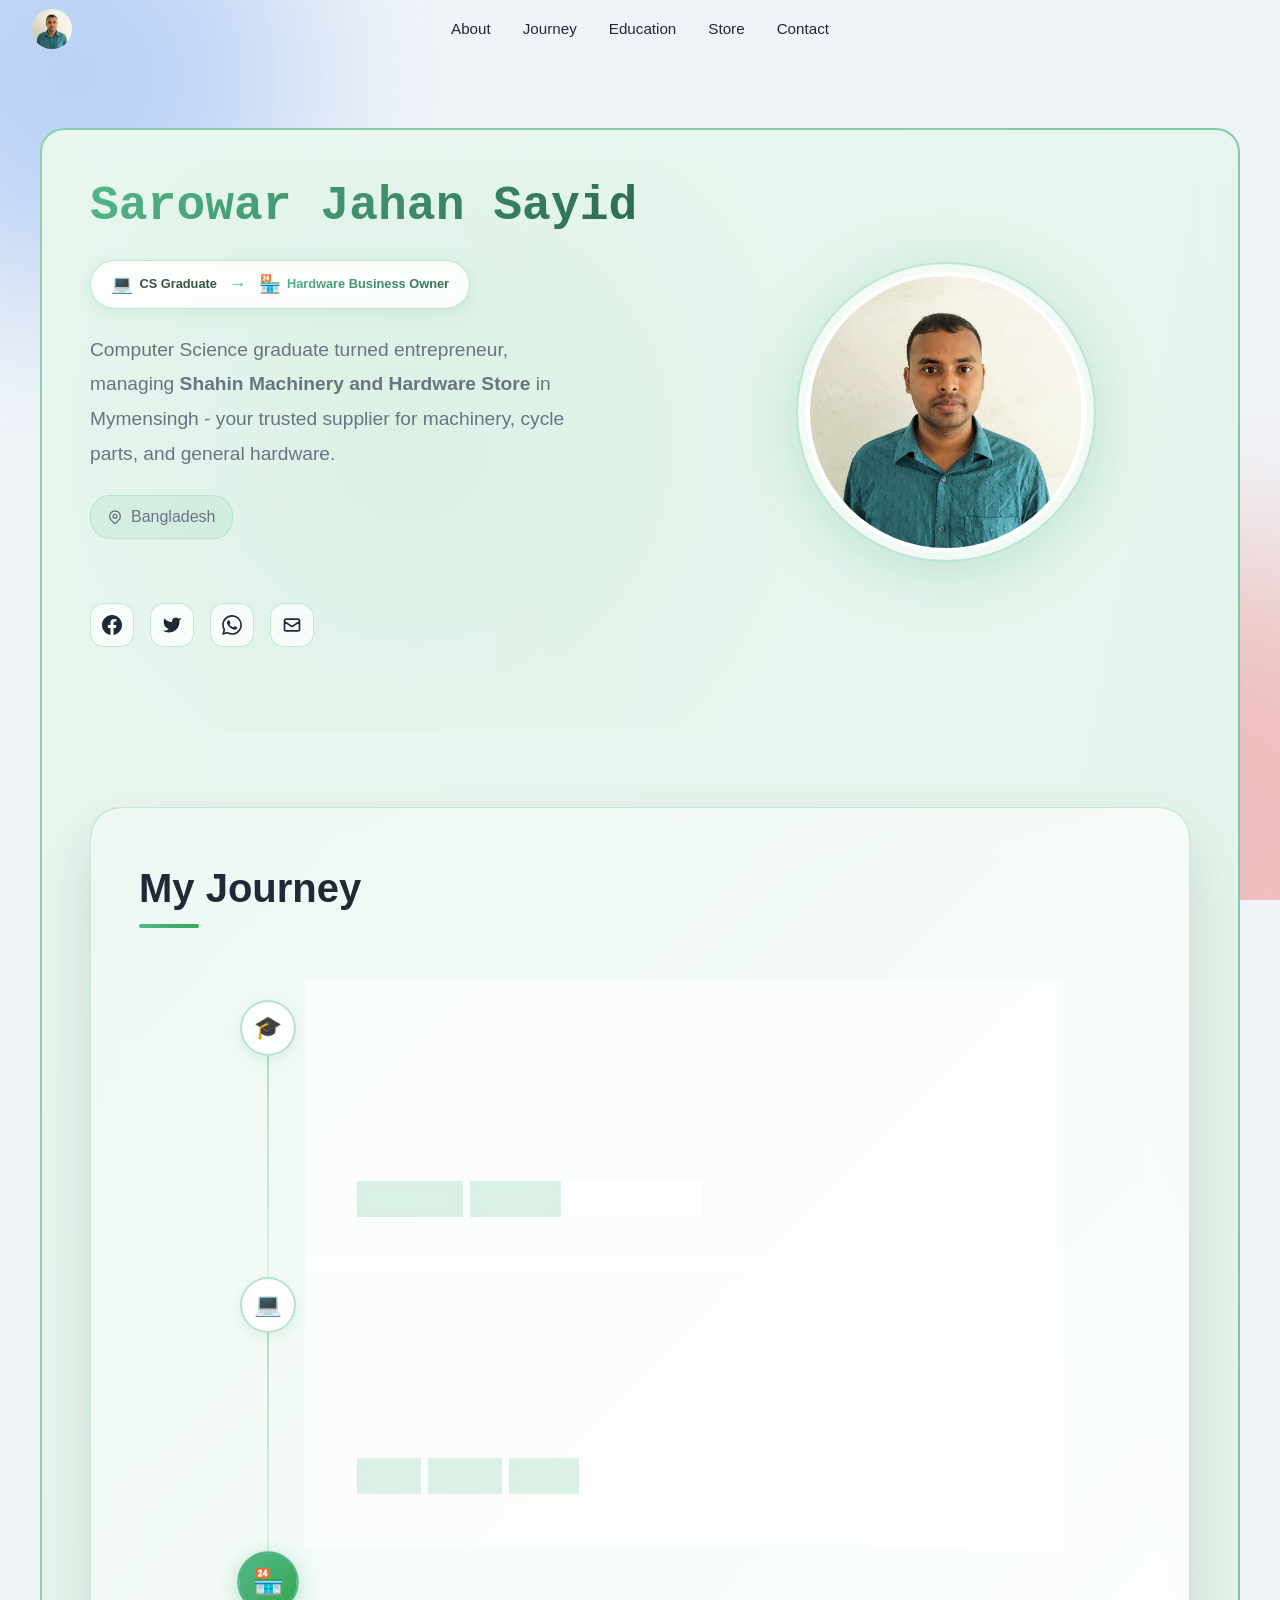
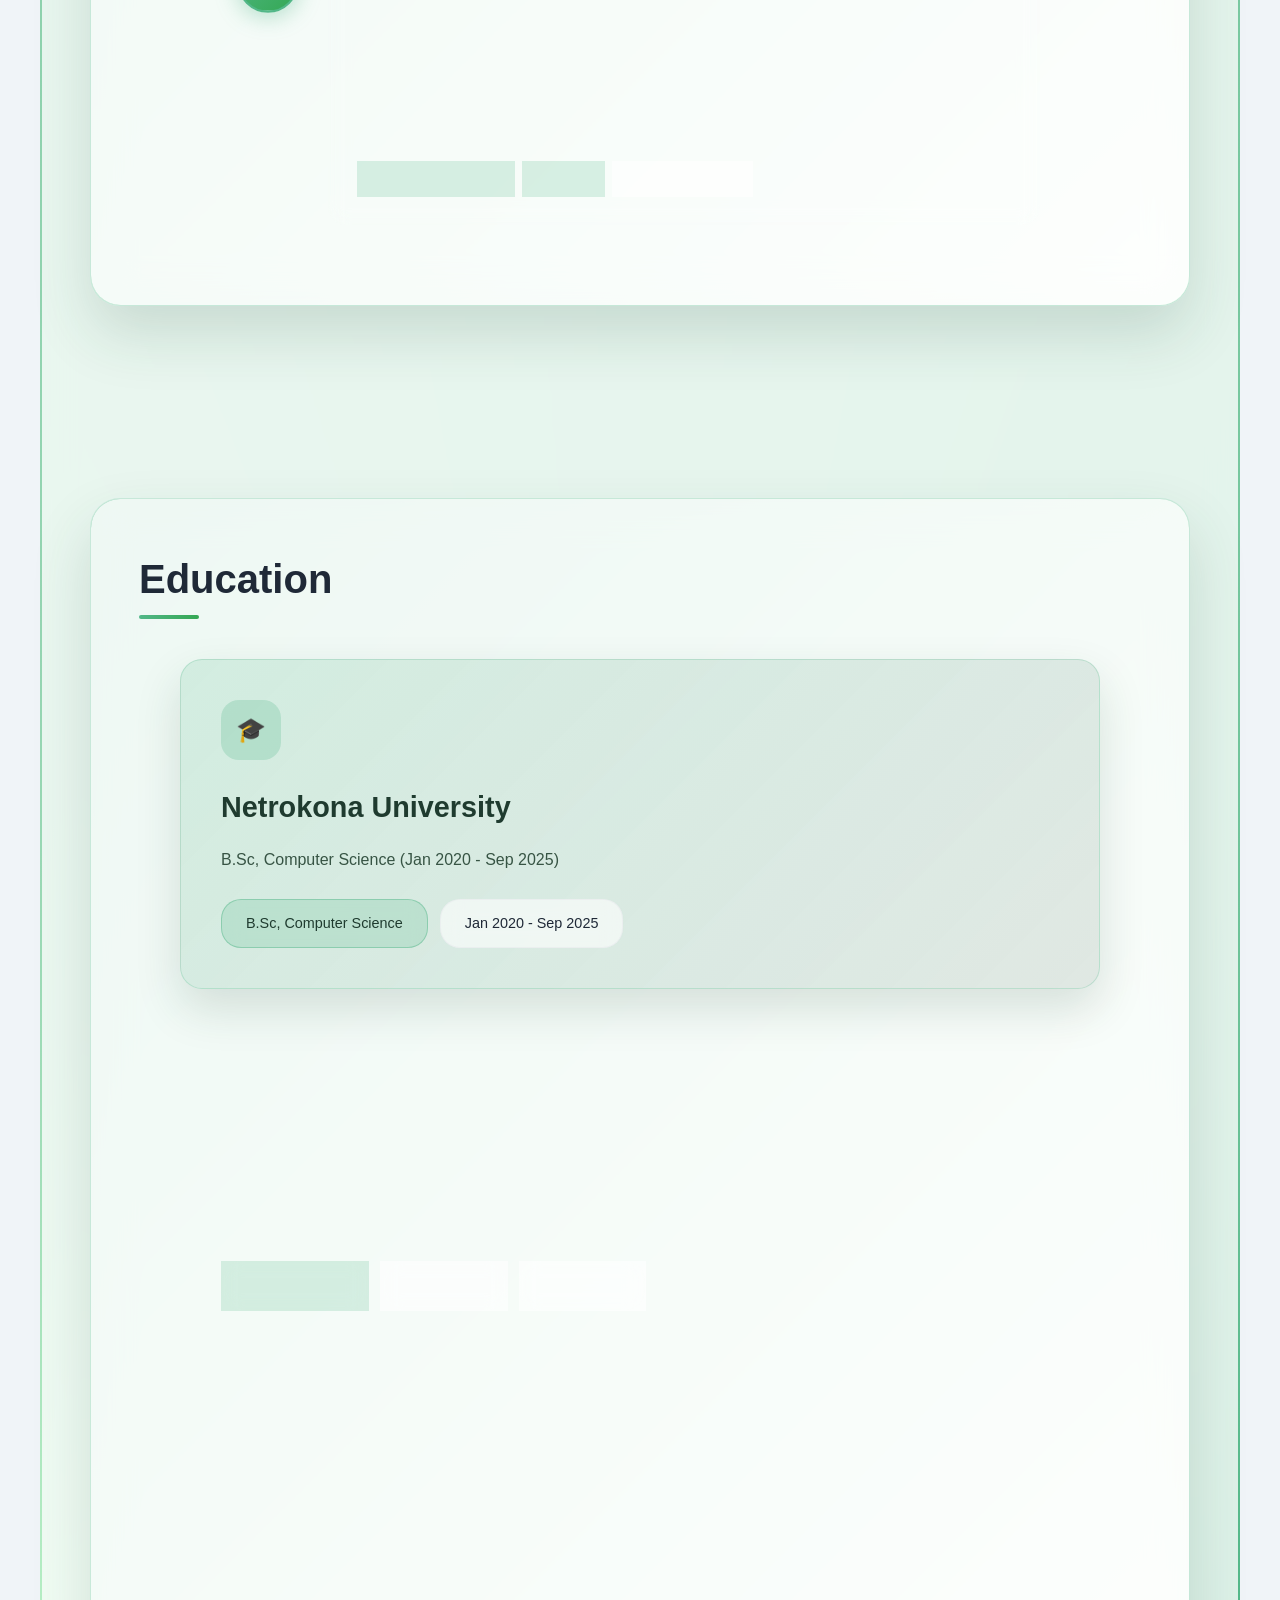
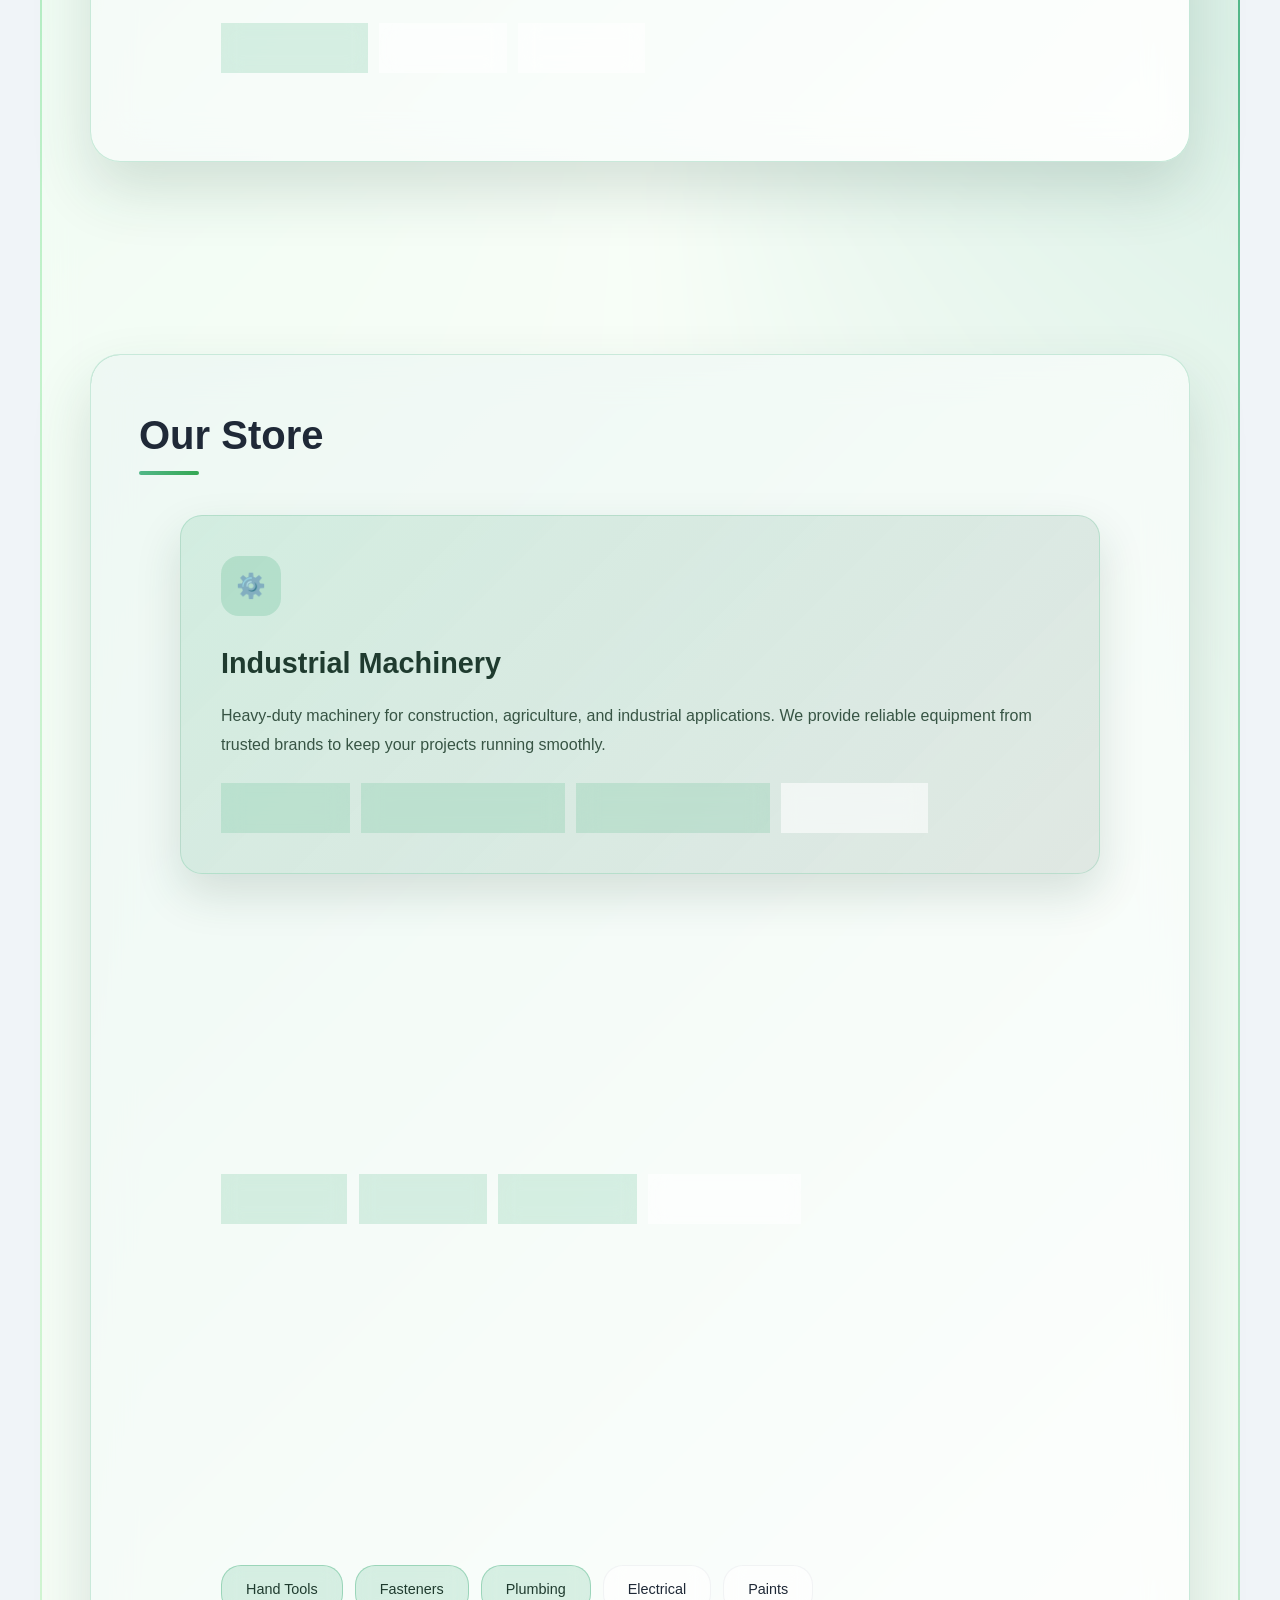
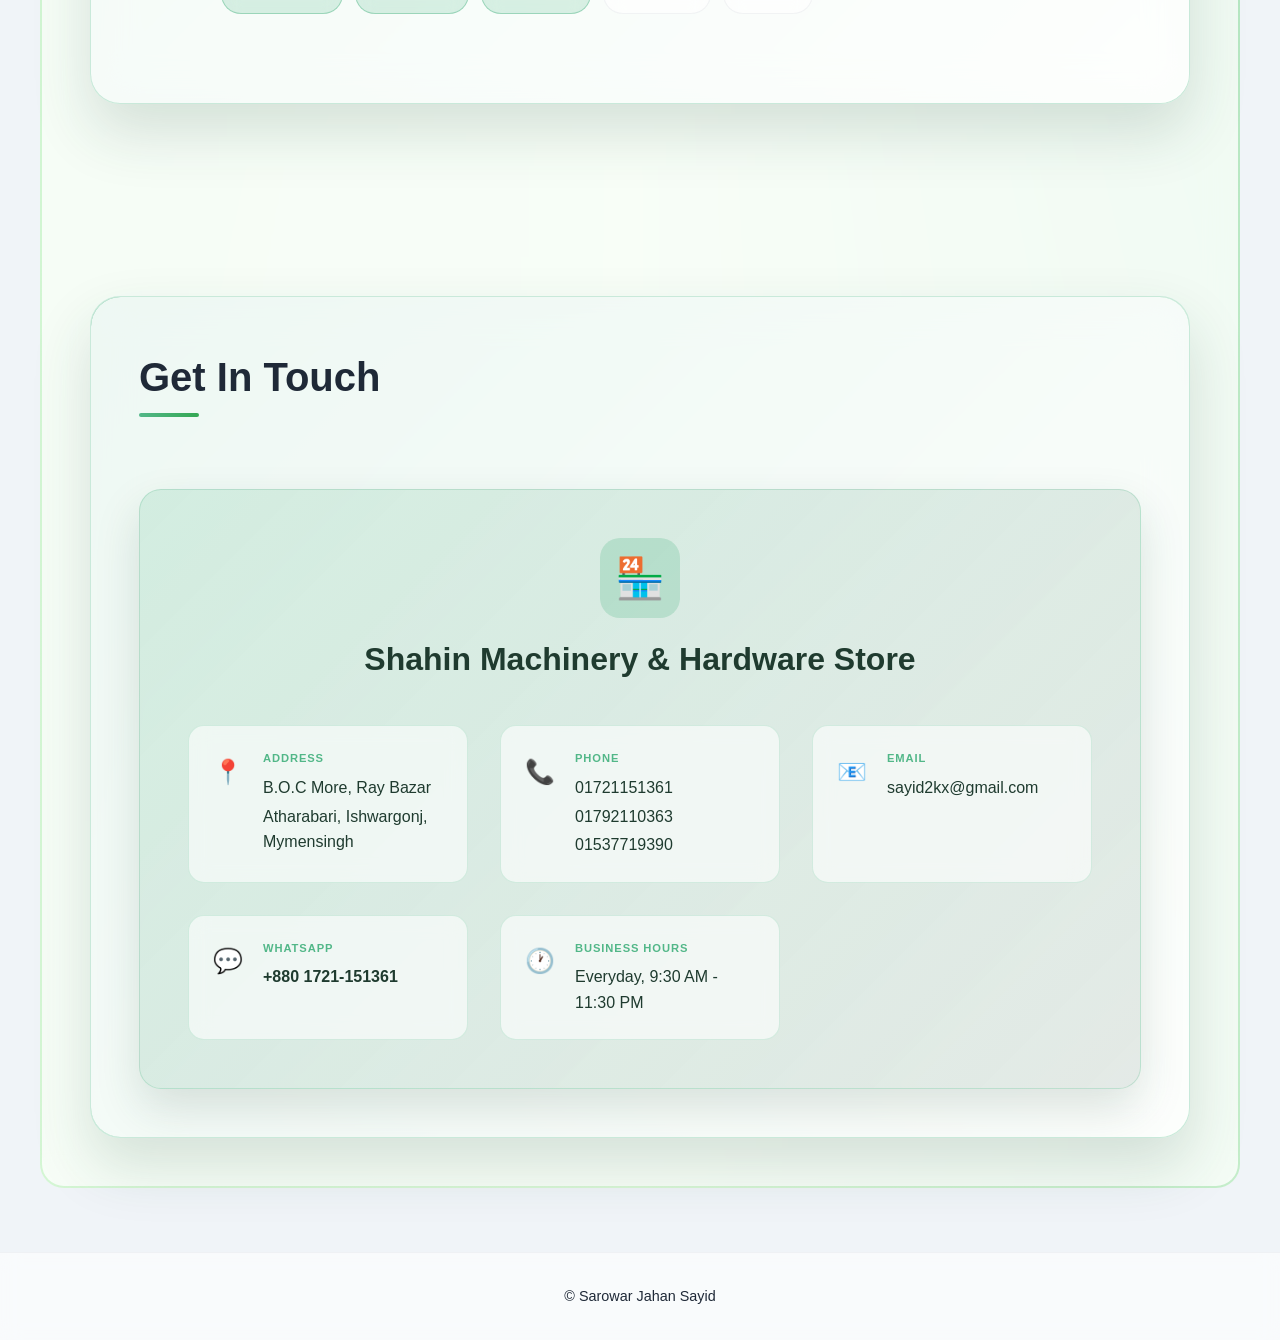
==== commit 8fcc2f05: "update some information" ====
--- a/index.html
+++ b/index.html
@@ -169,12 +169,13 @@
                 </div>
                 <div class="journey-card">
                   <span class="journey-year">2025</span>
-                  <h3>Web Developer</h3>
-                  <p>Started career in web development, specializing in React, Node.js, and modern full-stack technologies. Built several web applications.</p>
+                  <h3>Learning Web Development</h3>
+                  <p>Self-studied modern web development with React, Node.js, Next.js, and MongoDB — building projects and sharpening full-stack skills before shifting paths.</p>
                   <div class="journey-tags">
                     <span class="skill-tag primary">React</span>
                     <span class="skill-tag primary">Node.js</span>
-                    <span class="skill-tag">Full-Stack</span>
+                    <span class="skill-tag primary">Next.js</span>
+                    <span class="skill-tag">MongoDB</span>
                   </div>
                 </div>
               </div>
@@ -186,7 +187,7 @@
                 <div class="journey-card current">
                   <span class="journey-year current-year">Jan 2026 - Present</span>
                   <h3>Hardware Business Owner</h3>
-                  <p>Managing Shahin Machinery and Hardware Store — applying analytical skills from CS education to grow the family business and serve the Mymensingh community.</p>
+                  <p>Stepped in to help my father's business, Shahin Machinery and Hardware Store. Managing operations, inventory, and customer relations while applying a problem-solving mindset to grow the family business and build a self-employed path.</p>
                   <div class="journey-tags">
                     <span class="skill-tag primary">Business Management</span>
                     <span class="skill-tag primary">Inventory</span>
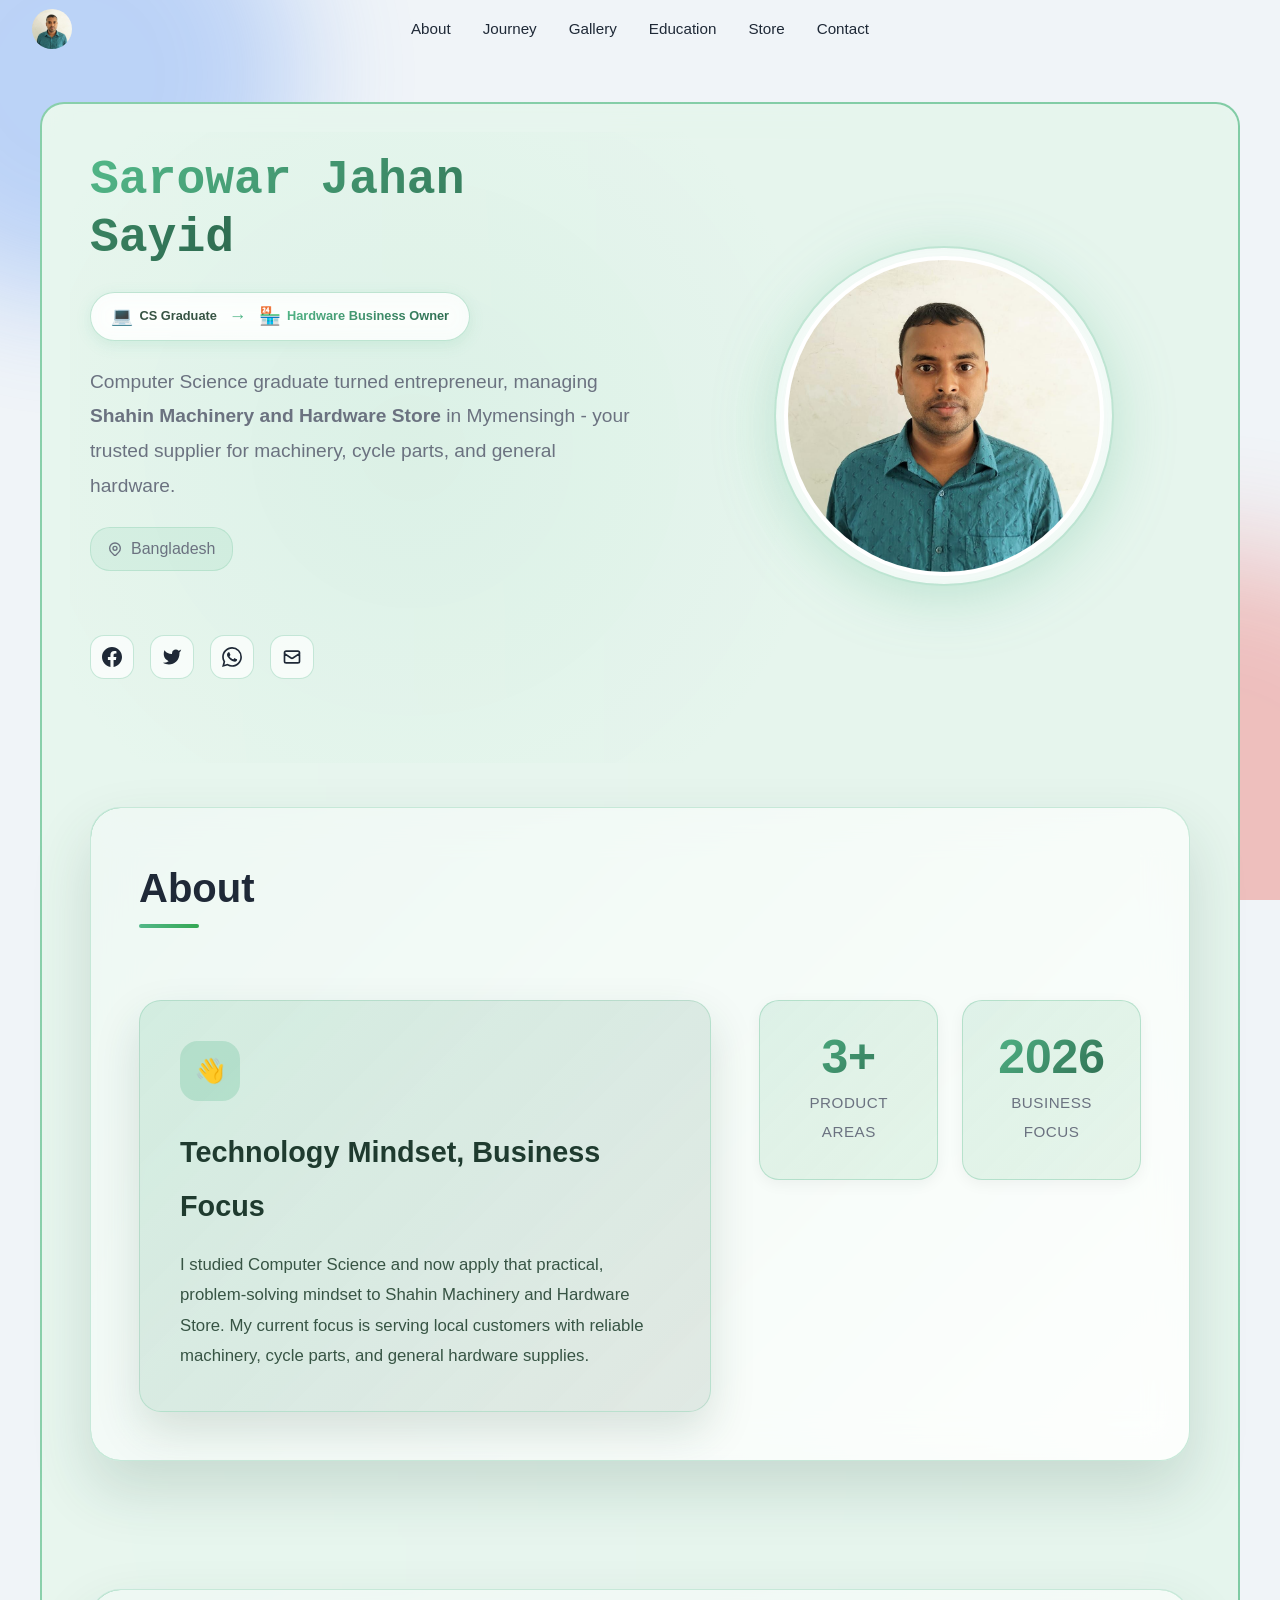
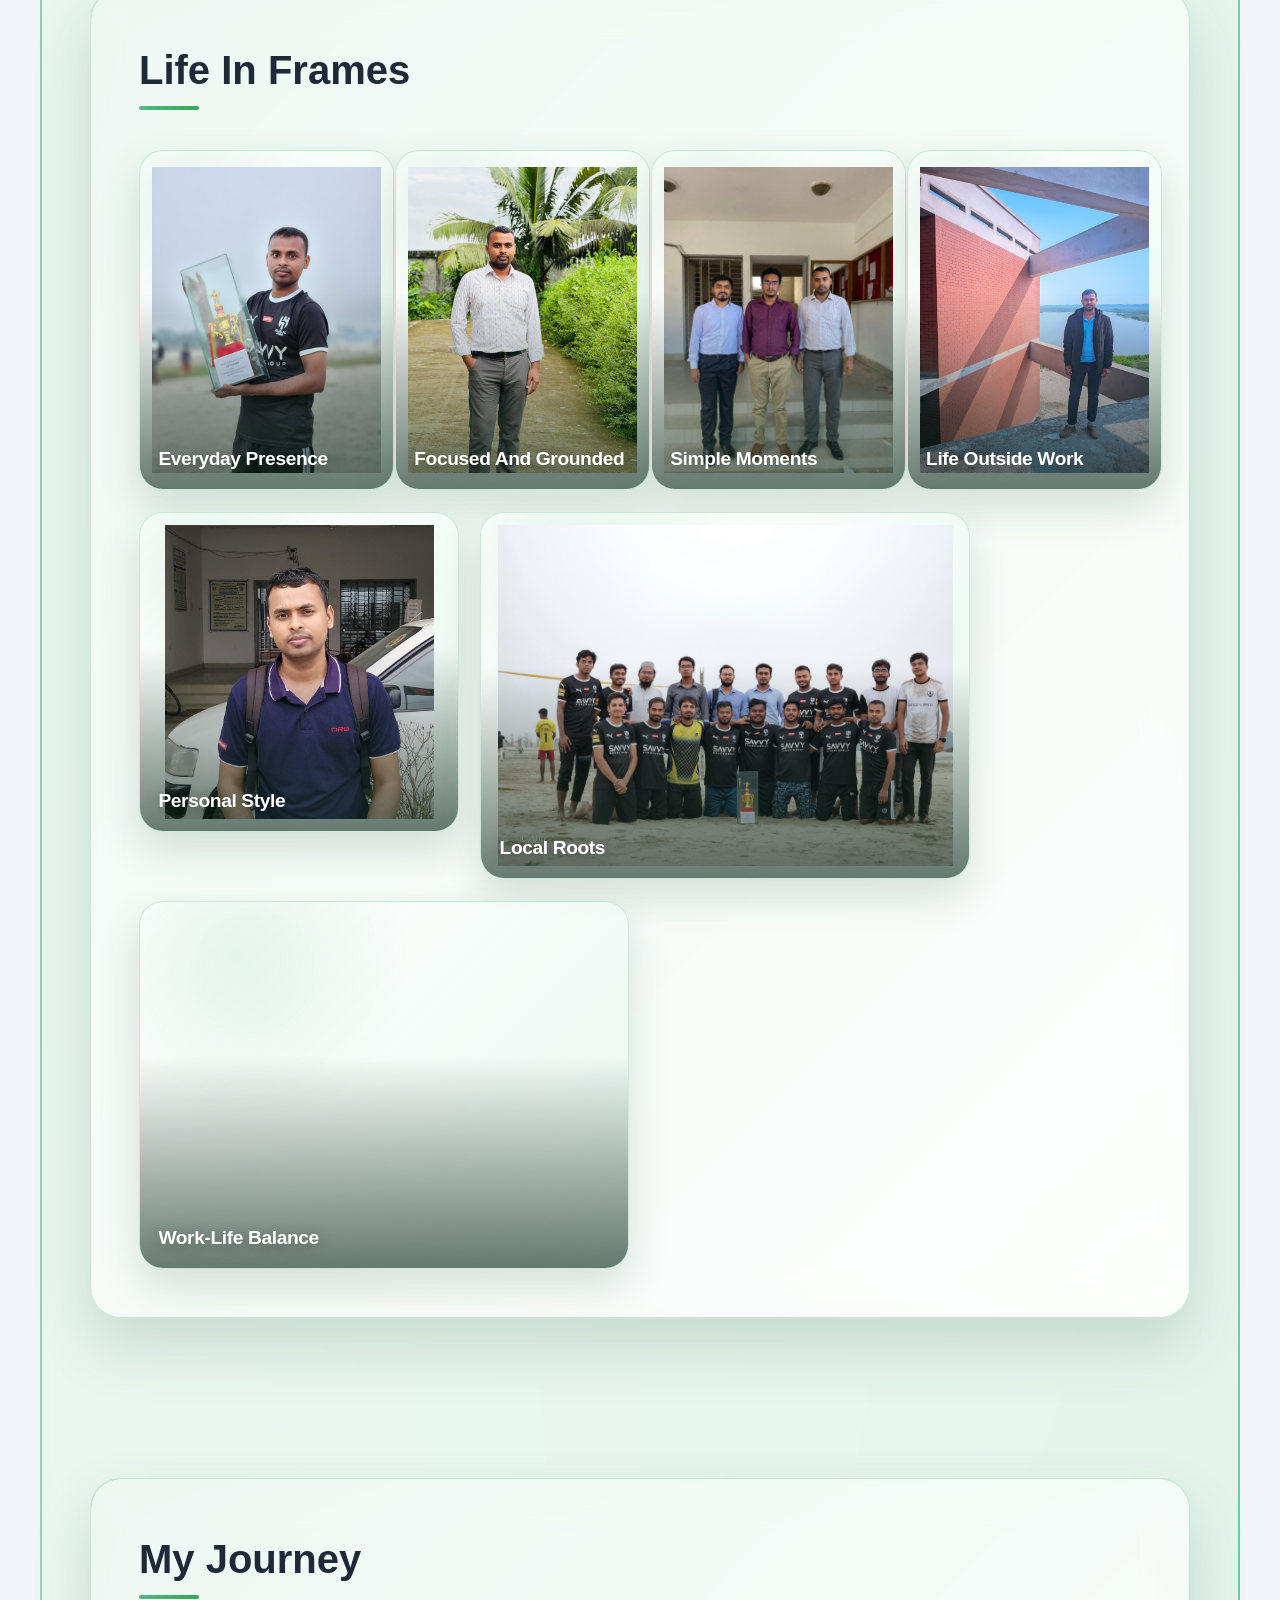
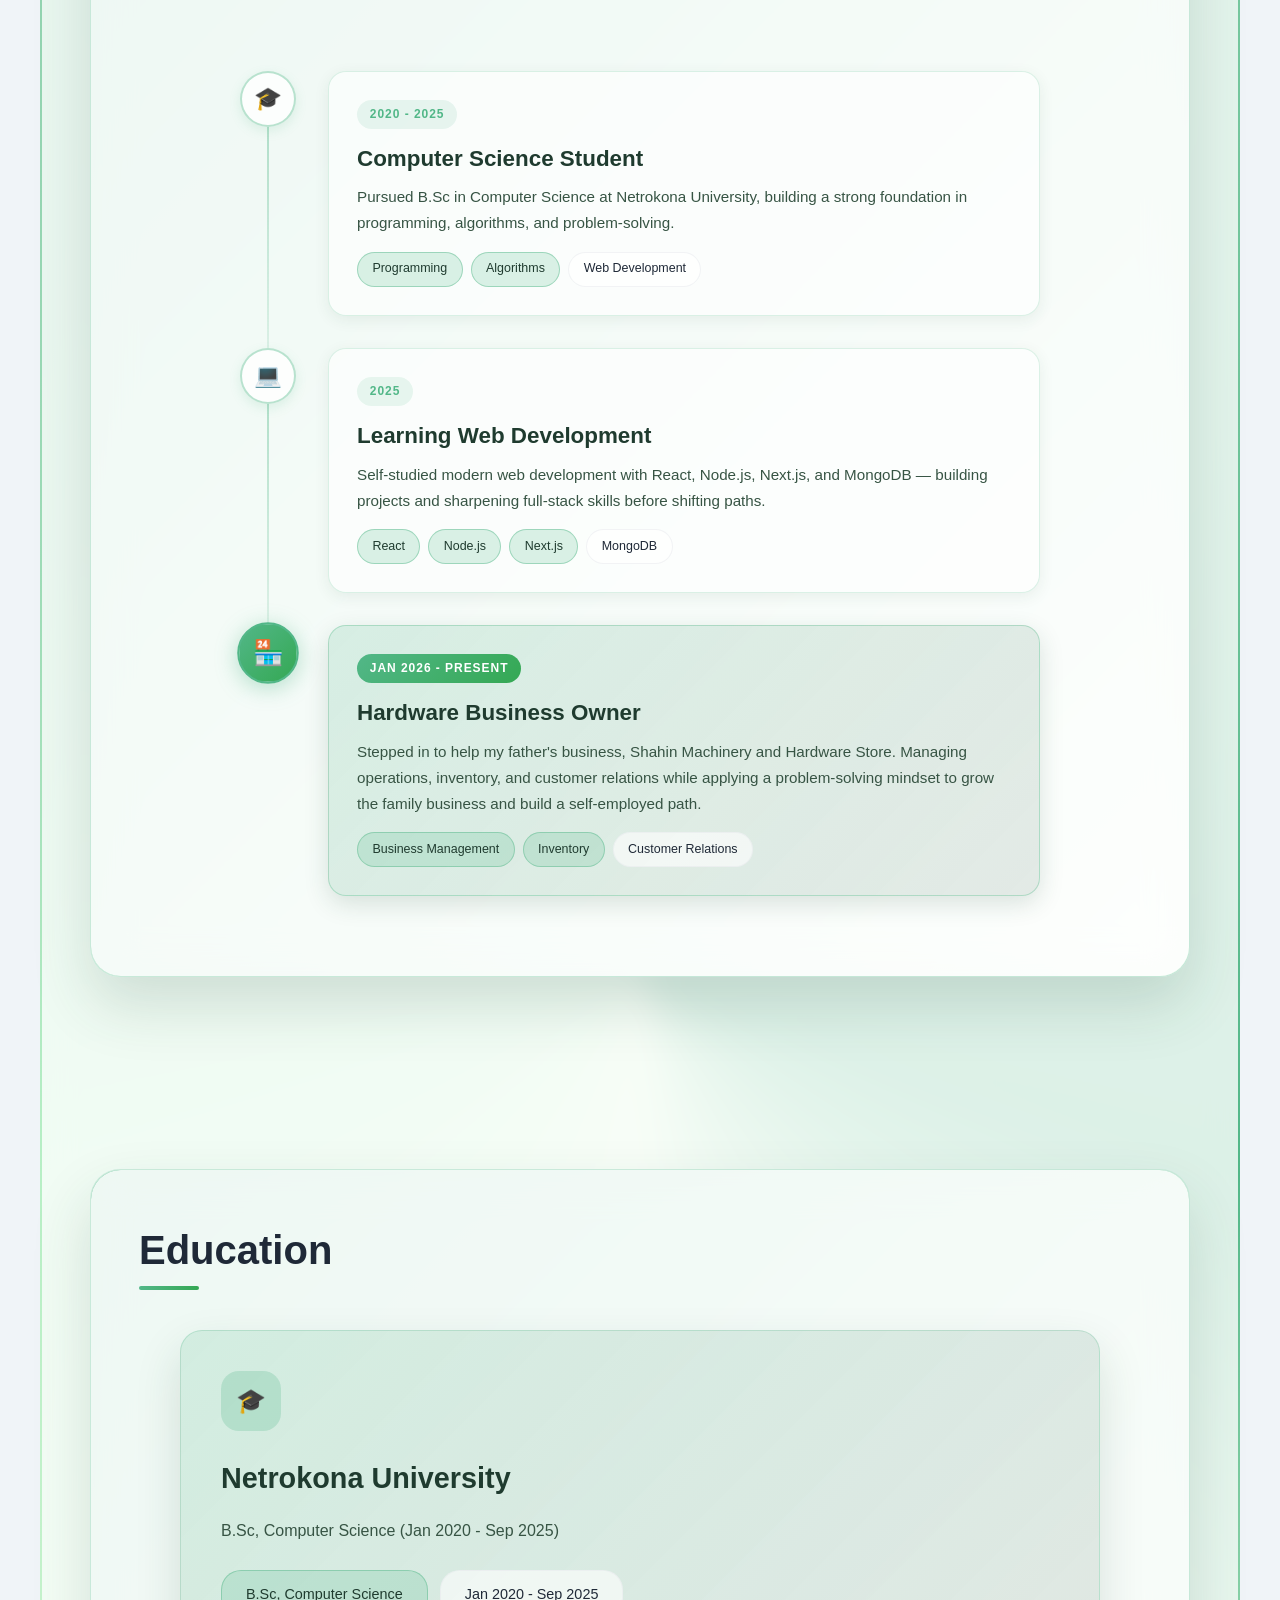
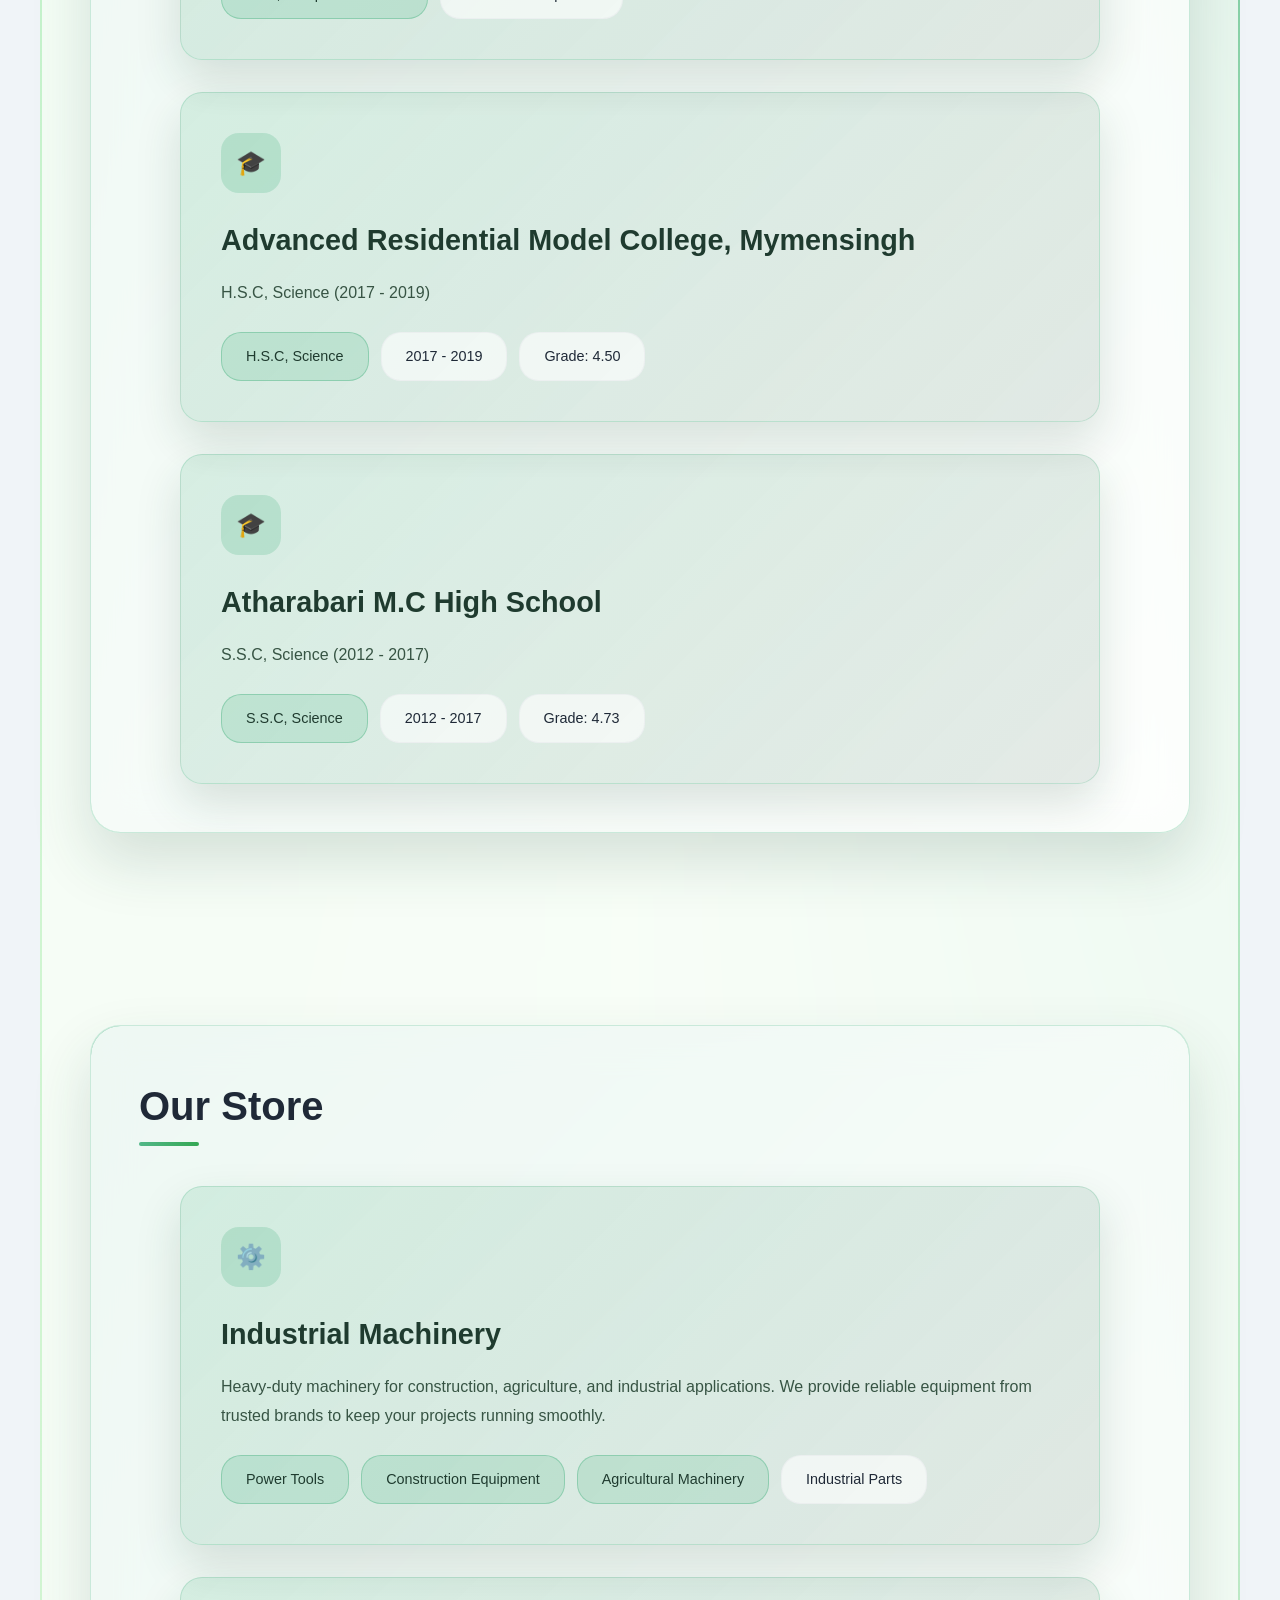
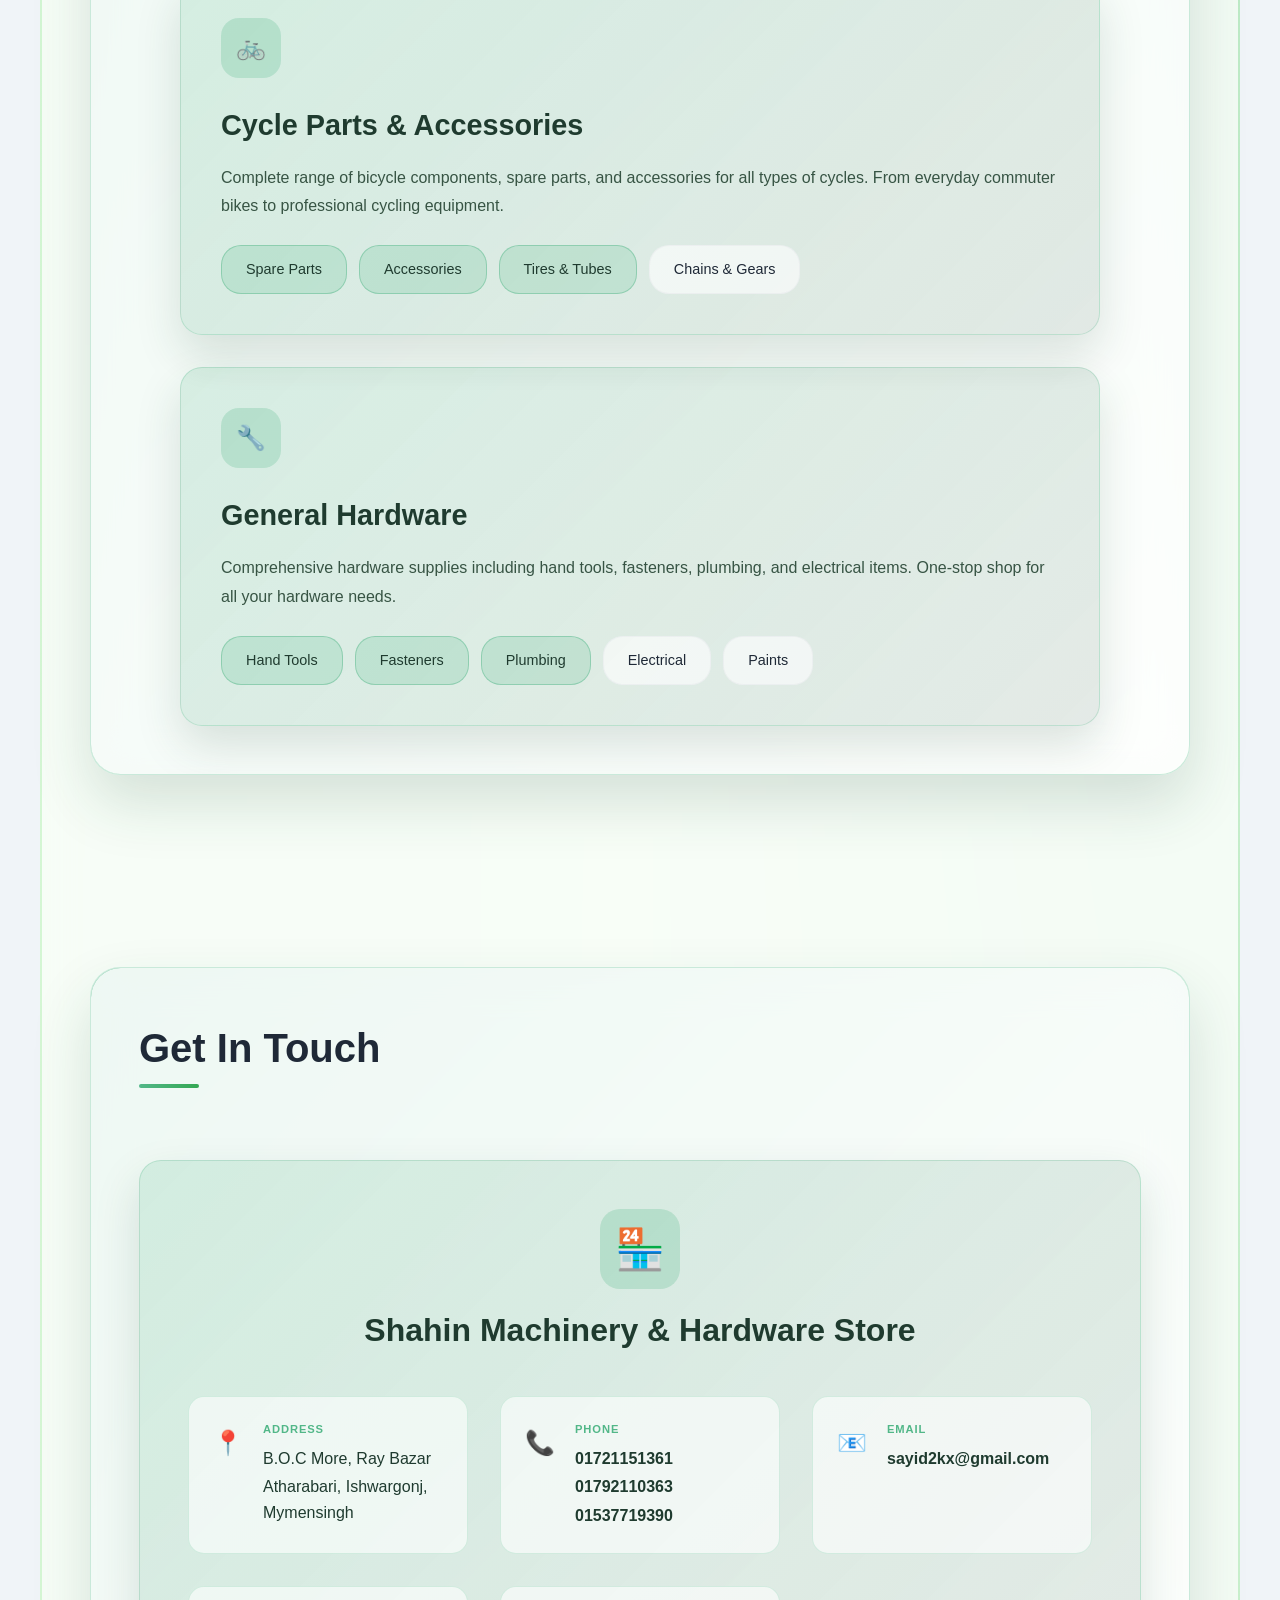
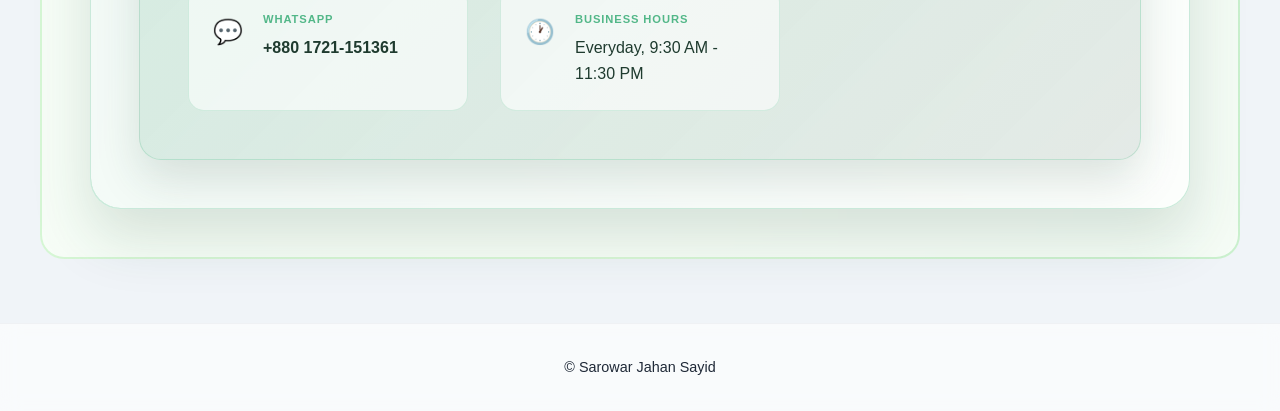
==== commit 2b0ee326: "clean up gallery section, organize CSS, and update README" ====
--- a/index.html
+++ b/index.html
@@ -7,6 +7,8 @@
       name="description"
       content="Sarowar Jahan Sayid - Computer Science graduate and entrepreneur running Shahin Machinery and Hardware Store in Mymensingh, Bangladesh. Quality machinery, cycle parts, and general hardware supplies."
     />
+    <meta name="theme-color" content="#f0f4f8" />
+    <meta name="color-scheme" content="light" />
     <meta
       name="keywords"
       content="Hardware Store, Machinery, Cycle Parts, Business, Entrepreneur, Mymensingh, Bangladesh, Shahin Machinery, General Hardware, Industrial Equipment"
@@ -24,6 +26,7 @@
       name="twitter:description"
       content="Managing Shahin Machinery and Hardware Store in Mymensingh, Bangladesh"
     />
+    <link rel="preload" as="image" href="assets/Sayid.jpg" />
     <link rel="icon" type="image/png" href="assets/Sayid.jpg" />
     <title>Sarowar Jahan Sayid - Hardware Business Owner | Shahin Machinery</title>
     <link rel="stylesheet" href="style.css" />
@@ -37,15 +40,28 @@
 
     <nav id="navbar">
       <div class="nav-container">
-        <a href="#">
+        <a href="#" class="logo-link" aria-label="Back to top">
           <div class="logo">
-            <img src="assets/Sayid.jpg" alt="Sarowar Jahan Sayid" />
+            <img src="assets/Sayid.jpg" alt="Sarowar Jahan Sayid" width="80" height="80" decoding="async" />
           </div>
         </a>
-        
-        <ul class="nav-links">
+
+        <button
+          class="nav-toggle"
+          type="button"
+          aria-expanded="false"
+          aria-controls="primary-navigation"
+          aria-label="Open navigation menu"
+        >
+          <span></span>
+          <span></span>
+          <span></span>
+        </button>
+
+        <ul class="nav-links" id="primary-navigation">
           <li><a href="#about">About</a></li>
           <li><a href="#journey">Journey</a></li>
+          <li><a href="#gallery">Gallery</a></li>
           <li><a href="#education">Education</a></li>
           <li><a href="#store">Store</a></li>
           <li><a href="#contact">Contact</a></li>
@@ -85,12 +101,12 @@
               <span class="location-text">Bangladesh</span>
             </p>
             <div class="social-links">
-              <a href="https://facebook.com/sayid2kx" target="_blank" title="Facebook">
+              <a href="https://facebook.com/sayid2kx" target="_blank" rel="noopener noreferrer" title="Facebook" aria-label="Facebook profile">
                 <svg width="20" height="20" fill="currentColor" viewBox="0 0 24 24">
                   <path d="M24 12.073c0-6.627-5.373-12-12-12s-12 5.373-12 12c0 5.99 4.388 10.954 10.125 11.854v-8.385H7.078v-3.47h3.047V9.43c0-3.007 1.792-4.669 4.533-4.669 1.312 0 2.686.235 2.686.235v2.953H15.83c-1.491 0-1.956.925-1.956 1.874v2.25h3.328l-.532 3.47h-2.796v8.385C19.612 23.027 24 18.062 24 12.073z"/>
                 </svg>
               </a>
-              <a href="https://x.com/sayid2kx" target="_blank" title="Twitter">
+              <a href="https://x.com/sayid2kx" target="_blank" rel="noopener noreferrer" title="X / Twitter" aria-label="X profile">
                 <svg
                   width="20"
                   height="20"
@@ -102,7 +118,7 @@
                   />
                 </svg>
               </a>
-              <a href="https://wa.me/8801721151361" target="_blank" title="WhatsApp">
+              <a href="https://wa.me/8801721151361" target="_blank" rel="noopener noreferrer" title="WhatsApp" aria-label="WhatsApp contact">
                 <svg
                   width="20"
                   height="20"
@@ -114,7 +130,7 @@
                   />
                 </svg>
               </a>
-              <a href="mailto:sayid2kx@gmail.com" title="Email">
+              <a href="mailto:sayid2kx@gmail.com" title="Email" aria-label="Email Sayid">
                 <svg
                   width="20"
                   height="20"
@@ -135,8 +151,94 @@
           <div class="hero-image">
             <div class="profile-pic">
               <div class="profile-pic-inner">
-                <img src="assets/Sayid.jpg" alt="Sarowar Jahan Sayid" />
-              </div>
+                <img src="assets/Sayid.jpg" alt="Sarowar Jahan Sayid" width="951" height="960" fetchpriority="high" decoding="async" />
+              </div>
+            </div>
+          </div>
+        </section>
+
+        <section id="about" class="framed-section">
+          <div class="section-border">
+            <h2>About</h2>
+            <div class="about-content">
+              <div class="about-grid">
+                <div class="about-text">
+                  <article class="about-card">
+                    <div class="card-icon">👋</div>
+                    <h3>Technology Mindset, Business Focus</h3>
+                    <p>
+                      I studied Computer Science and now apply that practical,
+                      problem-solving mindset to Shahin Machinery and Hardware
+                      Store. My current focus is serving local customers with
+                      reliable machinery, cycle parts, and general hardware
+                      supplies.
+                    </p>
+                  </article>
+                </div>
+                <div class="about-stats" aria-label="Profile highlights">
+                  <div class="stat-card">
+                    <div class="stat-number">3+</div>
+                    <div class="stat-label">Product Areas</div>
+                  </div>
+                  <div class="stat-card">
+                    <div class="stat-number">2026</div>
+                    <div class="stat-label">Business Focus</div>
+                  </div>
+                </div>
+              </div>
+            </div>
+          </div>
+        </section>
+
+        <section id="gallery" class="framed-section gallery-section">
+          <div class="section-border">
+            <div class="gallery-header">
+              <h2>Life In Frames</h2>
+            </div>
+
+            <div class="gallery-grid" aria-label="Personal photo gallery">
+              <figure class="gallery-card gallery-card-portrait" role="button" tabindex="0" aria-label="Everyday Presence">
+                <img src="assets/sayid1.jpg" alt="Personal photo of Sarowar Jahan Sayid" width="1536" height="2048" loading="lazy" decoding="async" />
+                <figcaption>
+                  <strong>Everyday Presence</strong>
+                </figcaption>
+              </figure>
+              <figure class="gallery-card gallery-card-portrait" role="button" tabindex="0" aria-label="Focused And Grounded">
+                <img src="assets/sayid2.jpg" alt="Personal gallery photo of Sarowar Jahan Sayid" width="1536" height="2048" loading="lazy" decoding="async" />
+                <figcaption>
+                  <strong>Focused And Grounded</strong>
+                </figcaption>
+              </figure>
+              <figure class="gallery-card gallery-card-portrait" role="button" tabindex="0" aria-label="Simple Moments">
+                <img src="assets/sayid3.jpg" alt="Lifestyle photo of Sarowar Jahan Sayid" width="960" height="1280" loading="lazy" decoding="async" />
+                <figcaption>
+                  <strong>Simple Moments</strong>
+                </figcaption>
+              </figure>
+              <figure class="gallery-card gallery-card-square" role="button" tabindex="0" aria-label="Personal Style">
+                <img src="assets/sayid4.jpg" alt="Portrait photo of Sarowar Jahan Sayid" width="1582" height="1729" loading="lazy" decoding="async" />
+                <figcaption>
+                  <strong>Personal Style</strong>
+                </figcaption>
+              </figure>
+              <figure class="gallery-card gallery-card-portrait" role="button" tabindex="0" aria-label="Life Outside Work">
+                <img src="assets/sayid5.jpg" alt="Personal moment from Sarowar Jahan Sayid's life" width="1536" height="2048" loading="lazy" decoding="async" />
+                <figcaption>
+                  <strong>Life Outside Work</strong>
+                </figcaption>
+              </figure>
+              <figure class="gallery-card gallery-card-landscape" role="button" tabindex="0" aria-label="Local Roots">
+                <img src="assets/sayid6.jpg" alt="Personal landscape photo connected to Sarowar Jahan Sayid" width="2048" height="1536" loading="lazy" decoding="async" />
+                <figcaption>
+                  <strong>Local Roots</strong>
+                </figcaption>
+              </figure>
+              <figure class="gallery-card gallery-card-landscape" role="button" tabindex="0" aria-label="Work-Life Balance">
+                <img src="assets/sayid7.jpg" alt="Personal gallery image showing Sarowar Jahan Sayid's everyday life" width="2048" height="1536" loading="lazy" decoding="async" />
+                <figcaption>
+                  <strong>Work-Life Balance</strong>
+                </figcaption>
+              </figure>
             </div>
           </div>
         </section>
@@ -199,7 +301,6 @@
           </div>
         </section>
 
-
         <section id="education" class="framed-section full-height-section">
           <div class="section-border">
             <h2>Education</h2>
@@ -331,23 +432,23 @@
                     <div class="contact-icon">📞</div>
                     <div class="contact-info">
                       <span class="contact-label">Phone</span>
-                      <p>01721151361</p>
-                      <p>01792110363</p>
-                      <p>01537719390</p>
+                      <p><a href="tel:+8801721151361">01721151361</a></p>
+                      <p><a href="tel:+8801792110363">01792110363</a></p>
+                      <p><a href="tel:+8801537719390">01537719390</a></p>
                     </div>
                   </div>
                   <div class="contact-item">
                     <div class="contact-icon">📧</div>
                     <div class="contact-info">
                       <span class="contact-label">Email</span>
-                      <p>sayid2kx@gmail.com</p>
+                      <p><a href="mailto:sayid2kx@gmail.com">sayid2kx@gmail.com</a></p>
                     </div>
                   </div>
                   <div class="contact-item">
                     <div class="contact-icon">💬</div>
                     <div class="contact-info">
                       <span class="contact-label">WhatsApp</span>
-                      <p><a href="https://wa.me/8801721151361" target="_blank">+880 1721-151361</a></p>
+                      <p><a href="https://wa.me/8801721151361" target="_blank" rel="noopener noreferrer">+880 1721-151361</a></p>
                     </div>
                   </div>
                   <div class="contact-item">
@@ -369,7 +470,7 @@
       <p>© Sarowar Jahan Sayid</p>
     </footer>
 
-    <button id="scroll-to-top" class="scroll-to-top" title="Back to top">
+    <button id="scroll-to-top" class="scroll-to-top" type="button" title="Back to top" aria-label="Back to top">
       <svg
         width="24"
         height="24"
@@ -384,6 +485,14 @@
       </svg>
     </button>
 
+    <div class="gallery-lightbox" id="gallery-lightbox" aria-hidden="true">
+      <button class="gallery-lightbox__backdrop" type="button" aria-label="Close image preview"></button>
+      <div class="gallery-lightbox__content" role="dialog" aria-modal="true" aria-label="Gallery image preview">
+        <button class="gallery-lightbox__close" type="button" aria-label="Close image preview">&times;</button>
+        <img alt="" id="gallery-lightbox-image" />
+      </div>
+    </div>
+
     <script src="script.js"></script>
   </body>
 </html>
--- a/style.css
+++ b/style.css
@@ -1,6 +1,3 @@
-/* ============================================
-   RESET & GLOBAL VARIABLES
-   ============================================ */
 * {
   margin: 0;
   padding: 0;
@@ -9,18 +6,23 @@
 
 :root {
   --primary-color: #2563eb;
-  --secondary-color: #1e40af;
   --text-dark: #1f2937;
   --text-light: #6b7280;
-  --bg-light: #f9fafb;
-  --border-color: #e5e7eb;
+  --container-width: 1200px;
+  --safe-bottom: env(safe-area-inset-bottom, 0px);
+  --safe-right: env(safe-area-inset-right, 0px);
 }
 
 html {
   scroll-padding-top: 5rem;
+  -webkit-text-size-adjust: 100%;
+  scroll-behavior: smooth;
 }
 
 body {
+  min-width: 320px;
+  min-height: 100vh;
+  min-height: 100dvh;
   font-family: -apple-system, BlinkMacSystemFont, "Segoe UI", Roboto,
     "Helvetica Neue", Arial, sans-serif;
   line-height: 1.6;
@@ -28,11 +30,11 @@
   background-color: #f0f4f8;
   overflow-x: hidden;
   transition: background-color 0.3s, color 0.3s;
-}
-
-/* ============================================
-   ANIMATIONS
-   ============================================ */
+  -webkit-font-smoothing: antialiased;
+  -moz-osx-font-smoothing: grayscale;
+  text-rendering: optimizeLegibility;
+}
+
 @keyframes move {
   from {
     transform: translate(0, 0) rotate(0deg);
@@ -46,10 +48,14 @@
   from {
     opacity: 0;
     transform: translateY(30px);
+    -webkit-backface-visibility: hidden;
+    backface-visibility: hidden;
   }
   to {
     opacity: 1;
     transform: translateY(0);
+    -webkit-backface-visibility: visible;
+    backface-visibility: visible;
   }
 }
 
@@ -57,10 +63,14 @@
   from {
     opacity: 0;
     transform: scale(0.8);
+    -webkit-backface-visibility: hidden;
+    backface-visibility: hidden;
   }
   to {
     opacity: 1;
     transform: scale(1);
+    -webkit-backface-visibility: visible;
+    backface-visibility: visible;
   }
 }
 
@@ -74,9 +84,6 @@
   }
 }
 
-/* ============================================
-   LIQUID BACKGROUND
-   ============================================ */
 .liquid-background {
   position: fixed;
   top: 0;
@@ -90,9 +97,12 @@
 .blob {
   position: absolute;
   border-radius: 50%;
-  filter: blur(90px);
+  filter: blur(60px);
   opacity: 0.3;
   transition: background 0.3s;
+  will-change: transform;
+  -webkit-transform: translateZ(0);
+  transform: translateZ(0);
 }
 
 .blob.blob1 {
@@ -123,9 +133,6 @@
   animation: move 20s infinite alternate;
 }
 
-/* ============================================
-   NAVIGATION
-   ============================================ */
 nav {
   background: transparent;
   position: fixed;
@@ -143,6 +150,7 @@
 
 nav.scrolled .nav-container {
   background: rgba(255, 255, 255, 0.85);
+  -webkit-backdrop-filter: blur(20px);
   backdrop-filter: blur(20px);
   box-shadow: 0 8px 32px rgba(0, 0, 0, 0.12);
   border-radius: 50px;
@@ -235,9 +243,6 @@
   width: 100%;
 }
 
-/* ============================================
-   MAIN CONTAINER
-   ============================================ */
 .main-container {
   max-width: 1200px;
   margin: 8rem auto 4rem;
@@ -268,12 +273,10 @@
   padding: 3rem;
   border-radius: 22px;
   background: rgba(255, 255, 255, 0.8);
+  -webkit-backdrop-filter: blur(15px);
   backdrop-filter: blur(15px);
 }
 
-/* ============================================
-   HERO SECTION
-   ============================================ */
 .hero {
   display: grid;
   grid-template-columns: 1fr 1fr;
@@ -301,13 +304,13 @@
 }
 
 .hero .hero-content h1 {
-  font-size: 3rem;
+  font-size: clamp(1.8rem, 4vw, 3rem);
   margin-bottom: 1.5rem;
   color: var(--text-dark);
   font-family: "Courier New", monospace;
-  white-space: nowrap;
   animation: fadeInUp 0.8s ease-out;
   line-height: 1.2;
+  word-break: break-word;
 }
 
 .hero .hero-content h1 .name {
@@ -320,7 +323,7 @@
 }
 
 .hero .hero-content .tagline {
-  font-size: 1.2rem;
+  font-size: clamp(0.95rem, 1.6vw, 1.2rem);
   color: var(--text-light);
   margin-bottom: 1.5rem;
   line-height: 1.8;
@@ -365,9 +368,6 @@
   color: #52b788;
 }
 
-/* ============================================
-   TRANSITION BADGE
-   ============================================ */
 .transition-badge {
   display: inline-flex;
   align-items: center;
@@ -375,6 +375,7 @@
   margin-bottom: 1.5rem;
   padding: 0.6rem 1.25rem;
   background: rgba(255, 255, 255, 0.7);
+  -webkit-backdrop-filter: blur(10px);
   backdrop-filter: blur(10px);
   border-radius: 50px;
   border: 1.5px solid rgba(82, 183, 136, 0.35);
@@ -431,6 +432,7 @@
   color: var(--text-dark);
   transition: all 0.3s cubic-bezier(0.4, 0, 0.2, 1);
   text-decoration: none;
+  -webkit-backdrop-filter: blur(10px);
   backdrop-filter: blur(10px);
   border: 1.5px solid rgba(82, 183, 136, 0.3);
   position: relative;
@@ -512,9 +514,6 @@
   border-radius: 50%;
 }
 
-/* ============================================
-   SECTIONS
-   ============================================ */
 section {
   padding: 4rem 0;
 }
@@ -573,6 +572,7 @@
   inset: 0;
   border-radius: inherit;
   background: rgba(255, 255, 255, 0.82);
+  -webkit-backdrop-filter: blur(20px);
   backdrop-filter: blur(20px);
   z-index: -1;
 }
@@ -598,9 +598,6 @@
   border-radius: 2px;
 }
 
-/* ============================================
-   ABOUT SECTION
-   ============================================ */
 .about-content {
   line-height: 1.9;
   color: var(--text-light);
@@ -697,7 +694,6 @@
   border: 1.5px solid rgba(82, 183, 136, 0.3);
   text-align: center;
   transition: all 0.3s ease;
-  backdrop-filter: blur(10px);
   box-shadow: 0 4px 15px rgba(0, 0, 0, 0.05);
 }
 
@@ -726,10 +722,6 @@
   letter-spacing: 0.5px;
 }
 
-
-/* ============================================
-   SKILLS SECTION
-   ============================================ */
 .skills-wrapper {
   display: grid;
   grid-template-columns: minmax(0, 1fr);
@@ -802,10 +794,8 @@
   gap: 0.75rem;
 }
 
-
 .skill-tag {
   background: rgba(255, 255, 255, 0.6);
-  backdrop-filter: blur(10px);
   border: 1px solid rgba(229, 231, 235, 0.5);
   color: var(--text-dark);
   padding: 0.75rem 1.5rem;
@@ -829,11 +819,445 @@
   border-color: rgba(229, 231, 235, 0.8);
 }
 
-/* ============================================
-   FOOTER
-   ============================================ */
+.gallery-section .section-border {
+  overflow: hidden;
+}
+
+.gallery-header {
+  margin-bottom: 0;
+}
+
+.gallery-header h2 {
+  margin-bottom: 2.5rem;
+}
+
+.gallery-grid {
+  display: grid;
+  grid-template-columns: repeat(12, minmax(0, 1fr));
+  grid-auto-flow: dense;
+  gap: clamp(0.85rem, 1.8vw, 1.35rem);
+}
+
+.gallery-card {
+  position: relative;
+  grid-column: span 4;
+  min-height: 280px;
+  aspect-ratio: 4 / 5;
+  border-radius: 24px;
+  overflow: hidden;
+  background:
+    radial-gradient(circle at 20% 15%, rgba(82, 183, 136, 0.14), transparent 34%),
+    linear-gradient(135deg, rgba(255, 255, 255, 0.96), rgba(230, 246, 238, 0.82));
+  border: 1px solid rgba(82, 183, 136, 0.25);
+  box-shadow: 0 18px 42px rgba(33, 74, 57, 0.16);
+  isolation: isolate;
+  cursor: zoom-in;
+}
+
+.gallery-card:focus-visible {
+  outline: 3px solid rgba(52, 168, 83, 0.8);
+  outline-offset: 4px;
+}
+
+.gallery-card-portrait {
+  grid-column: span 3;
+  aspect-ratio: 3 / 4;
+  min-height: 340px;
+}
+
+.gallery-card-square {
+  grid-column: span 4;
+  aspect-ratio: 1 / 1;
+  min-height: 320px;
+}
+
+.gallery-card-landscape {
+  grid-column: span 6;
+  aspect-ratio: 4 / 3;
+  min-height: 340px;
+}
+
+.gallery-card img {
+  position: relative;
+  z-index: 0;
+  width: 100%;
+  height: 100%;
+  padding: clamp(0.45rem, 1vw, 0.75rem);
+  object-fit: contain;
+  object-position: center;
+  transform: none;
+  transition: filter 0.35s ease;
+}
+
+.gallery-card::before {
+  content: "";
+  position: absolute;
+  inset: 0;
+  z-index: 1;
+  background: linear-gradient(
+    180deg,
+    rgba(16, 42, 31, 0) 42%,
+    rgba(16, 42, 31, 0.7) 100%
+  );
+  opacity: 0.88;
+  transition: opacity 0.3s ease;
+  pointer-events: none;
+}
+
+.gallery-card::after {
+  content: "";
+  position: absolute;
+  inset: 12px;
+  z-index: 2;
+  border: 1px solid rgba(255, 255, 255, 0.28);
+  border-radius: 18px;
+  opacity: 0;
+  transform: scale(0.98);
+  transition: opacity 0.3s ease, transform 0.3s ease;
+  pointer-events: none;
+}
+
+.gallery-card figcaption {
+  position: absolute;
+  left: 0;
+  right: 0;
+  bottom: 0;
+  z-index: 3;
+  display: flex;
+  flex-direction: column;
+  gap: 0.28rem;
+  padding: clamp(0.85rem, 1.8vw, 1.15rem);
+  color: #ffffff;
+}
+
+.gallery-card figcaption strong {
+  max-width: 22ch;
+  font-size: clamp(0.96rem, 1.6vw, 1.2rem);
+  font-weight: 700;
+  letter-spacing: -0.02em;
+  line-height: 1.18;
+  text-shadow: 0 2px 14px rgba(0, 0, 0, 0.34);
+}
+
+.gallery-card:hover img {
+  filter: saturate(1.06) contrast(1.03);
+}
+
+.gallery-card:hover::before {
+  opacity: 0.82;
+}
+
+.gallery-card:hover::after {
+  opacity: 1;
+  transform: scale(1);
+}
+
+.gallery-lightbox {
+  position: fixed;
+  inset: 0;
+  z-index: 3000;
+  display: grid;
+  place-items: center;
+  padding: clamp(1rem, 3vw, 2rem);
+  opacity: 0;
+  visibility: hidden;
+  pointer-events: none;
+  transition: opacity 0.25s ease, visibility 0.25s ease;
+}
+
+.gallery-lightbox.open {
+  opacity: 1;
+  visibility: visible;
+  pointer-events: auto;
+}
+
+.gallery-lightbox__backdrop {
+  position: absolute;
+  inset: 0;
+  border: 0;
+  background: rgba(12, 28, 20, 0.78);
+  -webkit-backdrop-filter: blur(14px);
+  backdrop-filter: blur(14px);
+  cursor: zoom-out;
+}
+
+.gallery-lightbox__content {
+  position: relative;
+  z-index: 1;
+  display: grid;
+  place-items: center;
+  max-width: min(1120px, 94vw);
+  max-height: 90svh;
+}
+
+.gallery-lightbox__content img {
+  display: block;
+  max-width: 100%;
+  max-height: 90svh;
+  object-fit: contain;
+  border-radius: 18px;
+  background: rgba(255, 255, 255, 0.94);
+  box-shadow: 0 28px 72px rgba(0, 0, 0, 0.38);
+}
+
+.gallery-lightbox__close {
+  position: absolute;
+  top: -0.85rem;
+  right: -0.85rem;
+  z-index: 2;
+  display: grid;
+  place-items: center;
+  width: 2.75rem;
+  height: 2.75rem;
+  border: 1px solid rgba(255, 255, 255, 0.42);
+  border-radius: 50%;
+  background: rgba(255, 255, 255, 0.94);
+  color: #173326;
+  font-size: 1.75rem;
+  line-height: 1;
+  cursor: pointer;
+  box-shadow: 0 12px 30px rgba(0, 0, 0, 0.22);
+}
+
+.gallery-lightbox__close:focus-visible {
+  outline: 3px solid rgba(82, 183, 136, 0.9);
+  outline-offset: 3px;
+}
+
+body.lightbox-open {
+  overflow: hidden;
+}
+
+.journey-timeline {
+  display: flex;
+  flex-direction: column;
+  gap: 0;
+  max-width: 800px;
+  margin: 2rem auto 0;
+  position: relative;
+}
+
+.journey-step {
+  display: flex;
+  gap: 2rem;
+  position: relative;
+}
+
+.journey-marker {
+  display: flex;
+  flex-direction: column;
+  align-items: center;
+  flex-shrink: 0;
+  width: 56px;
+}
+
+.journey-dot {
+  width: 56px;
+  height: 56px;
+  border-radius: 50%;
+  background: rgba(255, 255, 255, 0.8);
+  border: 2px solid rgba(82, 183, 136, 0.4);
+  display: grid;
+  place-items: center;
+  font-size: 1.4rem;
+  flex-shrink: 0;
+  position: relative;
+  z-index: 2;
+  transition: all 0.3s ease;
+  box-shadow: 0 4px 12px rgba(82, 183, 136, 0.15);
+}
+
+.journey-dot.current {
+  background: linear-gradient(135deg, #52b788, #34a853);
+  border-color: #52b788;
+  box-shadow: 0 4px 20px rgba(82, 183, 136, 0.4);
+  transform: scale(1.1);
+}
+
+.journey-line {
+  width: 2px;
+  flex: 1;
+  background: linear-gradient(to bottom, rgba(82, 183, 136, 0.4), rgba(82, 183, 136, 0.15));
+  min-height: 40px;
+}
+
+.journey-step:last-child .journey-line {
+  display: none;
+}
+
+.journey-card {
+  flex: 1;
+  background: rgba(255, 255, 255, 0.6);
+  border: 1px solid rgba(82, 183, 136, 0.2);
+  border-radius: 18px;
+  padding: 1.75rem;
+  margin-bottom: 2rem;
+  transition: all 0.3s ease;
+  box-shadow: 0 4px 15px rgba(33, 74, 57, 0.08);
+}
+
+.journey-card:hover {
+  transform: translateY(-3px);
+  box-shadow: 0 8px 25px rgba(33, 74, 57, 0.15);
+  border-color: rgba(82, 183, 136, 0.35);
+}
+
+.journey-card.current {
+  background: linear-gradient(
+    135deg,
+    rgba(82, 183, 136, 0.18),
+    rgba(52, 87, 70, 0.12)
+  );
+  border: 1px solid rgba(82, 183, 136, 0.35);
+  box-shadow: 0 8px 25px rgba(33, 74, 57, 0.15);
+}
+
+.journey-year {
+  display: inline-block;
+  font-size: 0.75rem;
+  font-weight: 700;
+  text-transform: uppercase;
+  letter-spacing: 0.08em;
+  color: #52b788;
+  background: rgba(82, 183, 136, 0.12);
+  padding: 0.3rem 0.8rem;
+  border-radius: 20px;
+  margin-bottom: 0.75rem;
+}
+
+.journey-year.current-year {
+  background: linear-gradient(135deg, #52b788, #34a853);
+  color: white;
+}
+
+.journey-card h3 {
+  font-size: 1.4rem;
+  color: #1f3b2f;
+  margin-bottom: 0.5rem;
+  font-weight: 700;
+}
+
+.journey-card p {
+  color: #375444;
+  font-size: 0.95rem;
+  line-height: 1.7;
+  margin-bottom: 1rem;
+}
+
+.journey-tags {
+  display: flex;
+  flex-wrap: wrap;
+  gap: 0.5rem;
+}
+
+.journey-tags .skill-tag {
+  padding: 0.4rem 0.9rem;
+  font-size: 0.78rem;
+}
+
+.contact-content {
+  margin-top: 2rem;
+}
+
+.contact-card {
+  background: linear-gradient(
+    135deg,
+    rgba(82, 183, 136, 0.18),
+    rgba(52, 87, 70, 0.12)
+  );
+  border: 1px solid rgba(82, 183, 136, 0.25);
+  border-radius: 22px;
+  padding: 3rem;
+  box-shadow: 0 20px 45px rgba(33, 74, 57, 0.15);
+}
+
+.contact-header {
+  text-align: center;
+  margin-bottom: 2.5rem;
+}
+
+.contact-logo {
+  width: 80px;
+  height: 80px;
+  border-radius: 20px;
+  background: rgba(82, 183, 136, 0.25);
+  display: grid;
+  place-items: center;
+  font-size: 2.5rem;
+  margin: 0 auto 1rem;
+}
+
+.contact-header h3 {
+  font-size: 2rem;
+  color: #1f3b2f;
+  font-weight: 700;
+}
+
+.contact-details {
+  display: grid;
+  grid-template-columns: repeat(auto-fit, minmax(250px, 1fr));
+  gap: 2rem;
+}
+
+.contact-item {
+  display: flex;
+  align-items: flex-start;
+  gap: 1.25rem;
+  padding: 1.5rem;
+  background: rgba(255, 255, 255, 0.6);
+  border-radius: 16px;
+  border: 1px solid rgba(82, 183, 136, 0.2);
+  transition: all 0.3s ease;
+}
+
+.contact-item:hover {
+  transform: translateY(-3px);
+  box-shadow: 0 8px 20px rgba(82, 183, 136, 0.2);
+}
+
+.contact-icon {
+  font-size: 1.5rem;
+  flex-shrink: 0;
+  margin-top: 0.15rem;
+}
+
+.contact-info {
+  display: flex;
+  flex-direction: column;
+  gap: 0.2rem;
+}
+
+.contact-label {
+  font-size: 0.7rem;
+  font-weight: 700;
+  text-transform: uppercase;
+  letter-spacing: 0.08em;
+  color: #52b788;
+  margin-bottom: 0.2rem;
+}
+
+.contact-info p {
+  color: #1f3b2f;
+  font-size: 1rem;
+  font-weight: 500;
+  line-height: 1.6;
+  margin: 0;
+}
+
+.contact-info a {
+  color: #1f3b2f;
+  text-decoration: none;
+  font-weight: 600;
+  transition: color 0.3s ease;
+}
+
+.contact-info a:hover {
+  color: #52b788;
+}
+
 footer {
   background: rgba(255, 255, 255, 0.6);
+  -webkit-backdrop-filter: blur(10px);
   backdrop-filter: blur(10px);
   border-top: 1px solid rgba(229, 231, 235, 0.5);
   color: var(--text-dark);
@@ -843,9 +1267,6 @@
   font-size: 0.9rem;
 }
 
-/* ============================================
-   SCROLL TO TOP
-   ============================================ */
 .scroll-to-top {
   position: fixed;
   bottom: 2rem;
@@ -891,275 +1312,311 @@
   transition: transform 0.3s ease;
 }
 
-/* ============================================
-   CONTACT SECTION
-   ============================================ */
-.contact-content {
-  margin-top: 2rem;
-}
-
-.contact-card {
-  background: linear-gradient(
-    135deg,
-    rgba(82, 183, 136, 0.18),
-    rgba(52, 87, 70, 0.12)
-  );
-  border: 1px solid rgba(82, 183, 136, 0.25);
-  border-radius: 22px;
-  padding: 3rem;
-  box-shadow: 0 20px 45px rgba(33, 74, 57, 0.15);
-}
-
-.contact-header {
-  text-align: center;
-  margin-bottom: 2.5rem;
-}
-
-.contact-logo {
-  width: 80px;
-  height: 80px;
-  border-radius: 20px;
-  background: rgba(82, 183, 136, 0.25);
-  display: grid;
-  place-items: center;
-  font-size: 2.5rem;
-  margin: 0 auto 1rem;
-}
-
-.contact-header h3 {
-  font-size: 2rem;
-  color: #1f3b2f;
-  font-weight: 700;
-}
-
-.contact-details {
-  display: grid;
-  grid-template-columns: repeat(auto-fit, minmax(250px, 1fr));
-  gap: 2rem;
-}
-
-.contact-item {
-  display: flex;
-  align-items: flex-start;
-  gap: 1.25rem;
-  padding: 1.5rem;
-  background: rgba(255, 255, 255, 0.6);
-  backdrop-filter: blur(10px);
-  border-radius: 16px;
-  border: 1px solid rgba(82, 183, 136, 0.2);
-  transition: all 0.3s ease;
-}
-
-.contact-item:hover {
-  transform: translateY(-3px);
-  box-shadow: 0 8px 20px rgba(82, 183, 136, 0.2);
-}
-
-.contact-icon {
-  font-size: 1.5rem;
-  flex-shrink: 0;
-  margin-top: 0.15rem;
-}
-
-.contact-info {
-  display: flex;
-  flex-direction: column;
-  gap: 0.2rem;
-}
-
-.contact-label {
-  font-size: 0.7rem;
-  font-weight: 700;
-  text-transform: uppercase;
-  letter-spacing: 0.08em;
-  color: #52b788;
-  margin-bottom: 0.2rem;
-}
-
-.contact-info p {
-  color: #1f3b2f;
-  font-size: 1rem;
-  font-weight: 500;
-  line-height: 1.6;
-  margin: 0;
-}
-
-.contact-info a {
-  color: #1f3b2f;
-  text-decoration: none;
-  font-weight: 600;
-  transition: color 0.3s ease;
-}
-
-.contact-info a:hover {
-  color: #52b788;
-}
-
-/* ============================================
-   EDUCATION NOTE
-   ============================================ */
-.education-note {
-  margin-top: 2rem;
-  padding: 1.5rem;
-  background: linear-gradient(
-    135deg,
-    rgba(82, 183, 136, 0.15),
-    rgba(52, 168, 83, 0.1)
-  );
-  border-radius: 16px;
-  border-left: 4px solid #52b788;
-  color: #375444;
-  font-style: italic;
-  font-size: 1rem;
-  line-height: 1.7;
-}
-
-/* ============================================
-   FOOTER
-   ============================================ */
-.footer-owner {
-  margin-top: 0.5rem;
-  font-size: 0.85rem;
-  color: var(--text-light);
-}
-
-/* ============================================
-   JOURNEY TIMELINE
-   ============================================ */
-.journey-timeline {
-  display: flex;
-  flex-direction: column;
-  gap: 0;
-  max-width: 800px;
-  margin: 2rem auto 0;
-  position: relative;
-}
-
-.journey-step {
-  display: flex;
-  gap: 2rem;
-  position: relative;
-}
-
-.journey-marker {
-  display: flex;
+img,
+svg {
+  display: block;
+}
+
+img {
+  max-width: 100%;
+  height: auto;
+}
+
+p,
+h1,
+h2,
+h3,
+li,
+a,
+span {
+  overflow-wrap: break-word;
+}
+
+a,
+button {
+  -webkit-tap-highlight-color: rgba(82, 183, 136, 0.2);
+}
+
+a:focus-visible,
+button:focus-visible {
+  outline: 3px solid rgba(82, 183, 136, 0.65);
+  outline-offset: 4px;
+}
+
+.logo-link {
+  display: inline-flex;
+  align-items: center;
+  justify-content: center;
+}
+
+.nav-toggle {
+  display: none;
+  width: 44px;
+  height: 44px;
+  border: 1px solid rgba(82, 183, 136, 0.35);
+  border-radius: 999px;
+  background: rgba(255, 255, 255, 0.78);
+  color: var(--text-dark);
+  cursor: pointer;
   flex-direction: column;
   align-items: center;
-  flex-shrink: 0;
-  width: 56px;
-}
-
-.journey-dot {
-  width: 56px;
-  height: 56px;
-  border-radius: 50%;
-  background: rgba(255, 255, 255, 0.8);
-  border: 2px solid rgba(82, 183, 136, 0.4);
-  display: grid;
-  place-items: center;
-  font-size: 1.4rem;
-  flex-shrink: 0;
-  position: relative;
-  z-index: 2;
-  transition: all 0.3s ease;
-  box-shadow: 0 4px 12px rgba(82, 183, 136, 0.15);
-}
-
-.journey-dot.current {
-  background: linear-gradient(135deg, #52b788, #34a853);
-  border-color: #52b788;
-  box-shadow: 0 4px 20px rgba(82, 183, 136, 0.4);
-  transform: scale(1.1);
-}
-
-.journey-line {
-  width: 2px;
-  flex: 1;
-  background: linear-gradient(to bottom, rgba(82, 183, 136, 0.4), rgba(82, 183, 136, 0.15));
-  min-height: 40px;
-}
-
-.journey-step:last-child .journey-line {
-  display: none;
-}
-
-.journey-card {
-  flex: 1;
-  background: rgba(255, 255, 255, 0.6);
-  backdrop-filter: blur(10px);
-  border: 1px solid rgba(82, 183, 136, 0.2);
-  border-radius: 18px;
-  padding: 1.75rem;
-  margin-bottom: 2rem;
-  transition: all 0.3s ease;
-  box-shadow: 0 4px 15px rgba(33, 74, 57, 0.08);
-}
-
-.journey-card:hover {
-  transform: translateY(-3px);
-  box-shadow: 0 8px 25px rgba(33, 74, 57, 0.15);
-  border-color: rgba(82, 183, 136, 0.35);
-}
-
-.journey-card.current {
-  background: linear-gradient(
-    135deg,
-    rgba(82, 183, 136, 0.18),
-    rgba(52, 87, 70, 0.12)
-  );
-  border: 1px solid rgba(82, 183, 136, 0.35);
-  box-shadow: 0 8px 25px rgba(33, 74, 57, 0.15);
-}
-
-.journey-year {
-  display: inline-block;
-  font-size: 0.75rem;
-  font-weight: 700;
-  text-transform: uppercase;
-  letter-spacing: 0.08em;
-  color: #52b788;
-  background: rgba(82, 183, 136, 0.12);
-  padding: 0.3rem 0.8rem;
-  border-radius: 20px;
-  margin-bottom: 0.75rem;
-}
-
-.journey-year.current-year {
-  background: linear-gradient(135deg, #52b788, #34a853);
-  color: white;
-}
-
-.journey-card h3 {
-  font-size: 1.4rem;
-  color: #1f3b2f;
-  margin-bottom: 0.5rem;
-  font-weight: 700;
-}
-
-.journey-card p {
-  color: #375444;
-  font-size: 0.95rem;
-  line-height: 1.7;
-  margin-bottom: 1rem;
-}
-
-.journey-tags {
-  display: flex;
-  flex-wrap: wrap;
-  gap: 0.5rem;
-}
-
-.journey-tags .skill-tag {
-  padding: 0.4rem 0.9rem;
-  font-size: 0.78rem;
-}
-
-/* ============================================
-   RESPONSIVE DESIGN
-   ============================================ */
+  justify-content: center;
+  gap: 5px;
+  -webkit-backdrop-filter: blur(12px);
+  backdrop-filter: blur(12px);
+  box-shadow: 0 8px 24px rgba(33, 74, 57, 0.12);
+}
+
+.nav-toggle span {
+  width: 18px;
+  height: 2px;
+  border-radius: 999px;
+  background: currentColor;
+  transition: transform 0.25s ease, opacity 0.25s ease;
+}
+
+.nav-toggle.active span:nth-child(1) {
+  transform: translateY(7px) rotate(45deg);
+}
+
+.nav-toggle.active span:nth-child(2) {
+  opacity: 0;
+}
+
+.nav-toggle.active span:nth-child(3) {
+  transform: translateY(-7px) rotate(-45deg);
+}
+
+.main-container {
+  width: min(calc(100% - 2rem), var(--container-width));
+  margin: clamp(5.5rem, 8vw, 8rem) auto 4rem;
+}
+
+.main-content {
+  padding: clamp(1.25rem, 4vw, 3rem);
+}
+
+.hero {
+  grid-template-columns: minmax(0, 1.05fr) minmax(260px, 0.95fr);
+  gap: clamp(2rem, 5vw, 4rem);
+}
+
+.hero .hero-content .tagline {
+  max-width: 62ch;
+}
+
+.hero .social-links a,
+.contact-info a,
+nav .nav-links a,
+.scroll-to-top,
+.nav-toggle {
+  touch-action: manipulation;
+}
+
+.hero .profile-pic {
+  width: clamp(220px, 28vw, 340px);
+  height: clamp(220px, 28vw, 340px);
+}
+
+.transition-badge {
+  max-width: 100%;
+}
+
+.framed-section .section-border,
+.about-card,
+.skills-feature,
+.contact-card,
+.journey-card,
+.contact-item,
+.stat-card {
+  overflow-wrap: anywhere;
+}
+
+.full-height-section {
+  min-height: min(760px, calc(100vh - 8rem));
+  min-height: min(760px, calc(100svh - 8rem));
+}
+
+.scroll-to-top {
+  bottom: calc(2rem + var(--safe-bottom));
+  right: calc(2rem + var(--safe-right));
+}
+
+@supports (overflow: clip) {
+  body {
+    overflow-x: clip;
+  }
+}
+
+@supports not ((backdrop-filter: blur(1px)) or (-webkit-backdrop-filter: blur(1px))) {
+  .main-content,
+  .framed-section .section-border::after,
+  nav.scrolled .nav-container,
+  .transition-badge,
+  .hero .social-links a,
+  footer,
+  .nav-toggle {
+    background: rgba(255, 255, 255, 0.94);
+  }
+}
+
+@media (min-width: 1400px) {
+  .main-container {
+    max-width: 1320px;
+  }
+
+  .hero {
+    gap: 6rem;
+  }
+
+  .hero .hero-content h1 {
+    font-size: clamp(2.4rem, 4vw, 3.4rem);
+  }
+
+  .hero .profile-pic {
+    width: 340px;
+    height: 340px;
+  }
+
+  .framed-section .section-border {
+    padding: 4rem;
+  }
+
+  h2 {
+    font-size: 3rem;
+  }
+
+  .about-grid {
+    gap: 4rem;
+  }
+
+  .about-card {
+    padding: 3rem;
+  }
+}
+
 @media (max-width: 1024px) {
   nav.scrolled .nav-container {
     max-width: calc(100% - 4rem);
+  }
+
+  .gallery-card,
+  .gallery-card-portrait,
+  .gallery-card-square,
+  .gallery-card-landscape {
+    grid-column: span 6;
+    min-height: 300px;
+  }
+}
+
+@media (max-width: 900px) {
+  html {
+    scroll-padding-top: 5.75rem;
+  }
+
+  nav .nav-container,
+  nav.scrolled .nav-container {
+    width: calc(100% - 1.5rem);
+    max-width: calc(100% - 1.5rem);
+    justify-content: space-between;
+    padding: 0.65rem 0.75rem;
+    border-radius: 999px;
+    background: rgba(255, 255, 255, 0.88);
+    -webkit-backdrop-filter: blur(18px);
+    backdrop-filter: blur(18px);
+    border: 1px solid rgba(255, 255, 255, 0.36);
+    box-shadow: 0 12px 32px rgba(33, 74, 57, 0.13);
+    margin-top: 0.75rem;
+  }
+
+  nav .logo,
+  nav.scrolled .logo {
+    position: static;
+    width: 36px;
+    height: 36px;
+    transform: none;
+  }
+
+  .nav-toggle {
+    display: inline-flex;
+    position: relative;
+    z-index: 1002;
+  }
+
+  nav .nav-links,
+  nav.scrolled .nav-links {
+    position: absolute;
+    top: calc(100% + 0.75rem);
+    left: 0;
+    right: 0;
+    display: flex;
+    flex-direction: column;
+    gap: 0.35rem;
+    width: 100%;
+    padding: 0.75rem;
+    border-radius: 24px;
+    background: rgba(255, 255, 255, 0.94);
+    -webkit-backdrop-filter: blur(20px);
+    backdrop-filter: blur(20px);
+    border: 1px solid rgba(82, 183, 136, 0.25);
+    box-shadow: 0 18px 45px rgba(33, 74, 57, 0.2);
+    opacity: 0;
+    visibility: hidden;
+    pointer-events: none;
+    transform: translateY(-10px) scale(0.98);
+    transition: opacity 0.25s ease, visibility 0.25s ease, transform 0.25s ease;
+  }
+
+  nav .nav-links.open {
+    opacity: 1;
+    visibility: visible;
+    pointer-events: auto;
+    transform: translateY(0) scale(1);
+  }
+
+  nav .nav-links li {
+    width: 100%;
+  }
+
+  nav .nav-links a,
+  nav.scrolled .nav-links a {
+    display: block;
+    width: 100%;
+    min-height: 44px;
+    padding: 0.75rem 1rem;
+    border-radius: 16px;
+    font-size: 0.95rem;
+  }
+
+  nav .nav-links a:hover,
+  nav .nav-links a:focus-visible {
+    background: rgba(82, 183, 136, 0.12);
+  }
+
+  nav .nav-links a::after {
+    display: none;
+  }
+
+  body.nav-open {
+    overflow: hidden;
+  }
+
+  .main-container {
+    width: min(calc(100% - 1.25rem), var(--container-width));
+    margin-top: 6.5rem;
+  }
+
+  .hero {
+    grid-template-columns: minmax(0, 1fr);
+  }
+
+  .hero .profile-pic {
+    width: clamp(160px, 42vw, 220px);
+    height: clamp(160px, 42vw, 220px);
+  }
+
+  .about-grid {
+    grid-template-columns: minmax(0, 1fr);
   }
 }
 
@@ -1175,11 +1632,6 @@
     gap: 2rem;
   }
 
-  .hero .hero-content h1 {
-    font-size: 2rem;
-    white-space: normal;
-  }
-
   .hero .hero-content h1 .name {
     display: block;
     margin-top: 0.5rem;
@@ -1453,20 +1905,110 @@
     font-size: 0.9rem;
   }
 
-  .education-note {
-    margin-top: 1.5rem;
-    padding: 0.875rem;
-    font-size: 0.9rem;
-  }
-
   footer {
     padding: 1.5rem 1rem;
     margin-top: 2rem;
     font-size: 0.85rem;
   }
-
-  .footer-owner {
-    font-size: 0.8rem;
+}
+
+@media (max-width: 700px) {
+  .gallery-header {
+    margin-bottom: 1.5rem;
+  }
+
+  .gallery-grid {
+    grid-template-columns: minmax(0, 1fr);
+  }
+
+  .gallery-card,
+  .gallery-card-portrait,
+  .gallery-card-square,
+  .gallery-card-landscape {
+    grid-column: 1;
+    grid-row: auto;
+    min-height: 0;
+    aspect-ratio: auto;
+  }
+
+  .gallery-card img {
+    height: auto;
+    max-height: 82svh;
+  }
+}
+
+@media (max-width: 640px) {
+  .main-container {
+    width: min(calc(100% - 0.75rem), var(--container-width));
+    padding: 1px;
+  }
+
+  .main-content {
+    border-radius: 18px;
+  }
+
+  .main-container::before {
+    border-radius: 20px;
+  }
+
+  .liquid-background .blob {
+    filter: blur(44px);
+    opacity: 0.22;
+  }
+
+  .blob.blob1,
+  .blob.blob2 {
+    width: 320px;
+    height: 320px;
+  }
+
+  .blob.blob3 {
+    width: 240px;
+    height: 240px;
+  }
+
+  .transition-badge {
+    display: flex;
+    width: 100%;
+    border-radius: 22px;
+  }
+
+  .badge-item {
+    min-width: 0;
+  }
+
+  .badge-text {
+    white-space: normal;
+  }
+
+  .hero .social-links {
+    flex-wrap: wrap;
+  }
+
+  .about-stats {
+    grid-template-columns: minmax(0, 1fr);
+  }
+
+  .journey-step {
+    gap: 0.75rem;
+  }
+
+  .journey-marker {
+    width: 34px;
+  }
+
+  .journey-dot {
+    width: 34px;
+    height: 34px;
+  }
+
+  .contact-item {
+    align-items: flex-start;
+  }
+
+  .scroll-to-top {
+    bottom: calc(1rem + var(--safe-bottom));
+    right: calc(1rem + var(--safe-right));
   }
 }
 
@@ -1633,3 +2175,77 @@
     font-size: 0.8rem;
   }
 }
+
+@media (max-width: 420px) {
+  .gallery-card,
+  .gallery-card-portrait,
+  .gallery-card-square,
+  .gallery-card-landscape {
+    border-radius: 18px;
+  }
+
+  .gallery-card::after {
+    inset: 8px;
+    border-radius: 14px;
+  }
+}
+
+@media (max-width: 380px) {
+  .main-content {
+    padding: 0.75rem;
+  }
+
+  .framed-section .section-border {
+    padding: 1rem !important;
+  }
+
+  .hero .hero-content h1 {
+    font-size: 1.45rem;
+  }
+
+  .hero .hero-content .tagline,
+  .skills-feature .feature-content p,
+  .journey-card p,
+  .contact-info p {
+    font-size: 0.88rem;
+  }
+
+  .skill-tag,
+  .journey-tags .skill-tag {
+    width: 100%;
+  }
+}
+
+@media (hover: none) {
+  .hero .social-links a:hover,
+  .gallery-card:hover img,
+  .stat-card:hover,
+  .skill-tag:hover,
+  .contact-item:hover,
+  .journey-card:hover {
+    transform: none;
+  }
+
+  .gallery-card:hover::after {
+    opacity: 0;
+  }
+}
+
+@media (prefers-reduced-motion: reduce) {
+  html {
+    scroll-behavior: auto;
+  }
+
+  *,
+  *::before,
+  *::after {
+    animation-duration: 0.01ms !important;
+    animation-iteration-count: 1 !important;
+    scroll-behavior: auto !important;
+    transition-duration: 0.01ms !important;
+  }
+
+  .blob {
+    animation: none !important;
+  }
+}
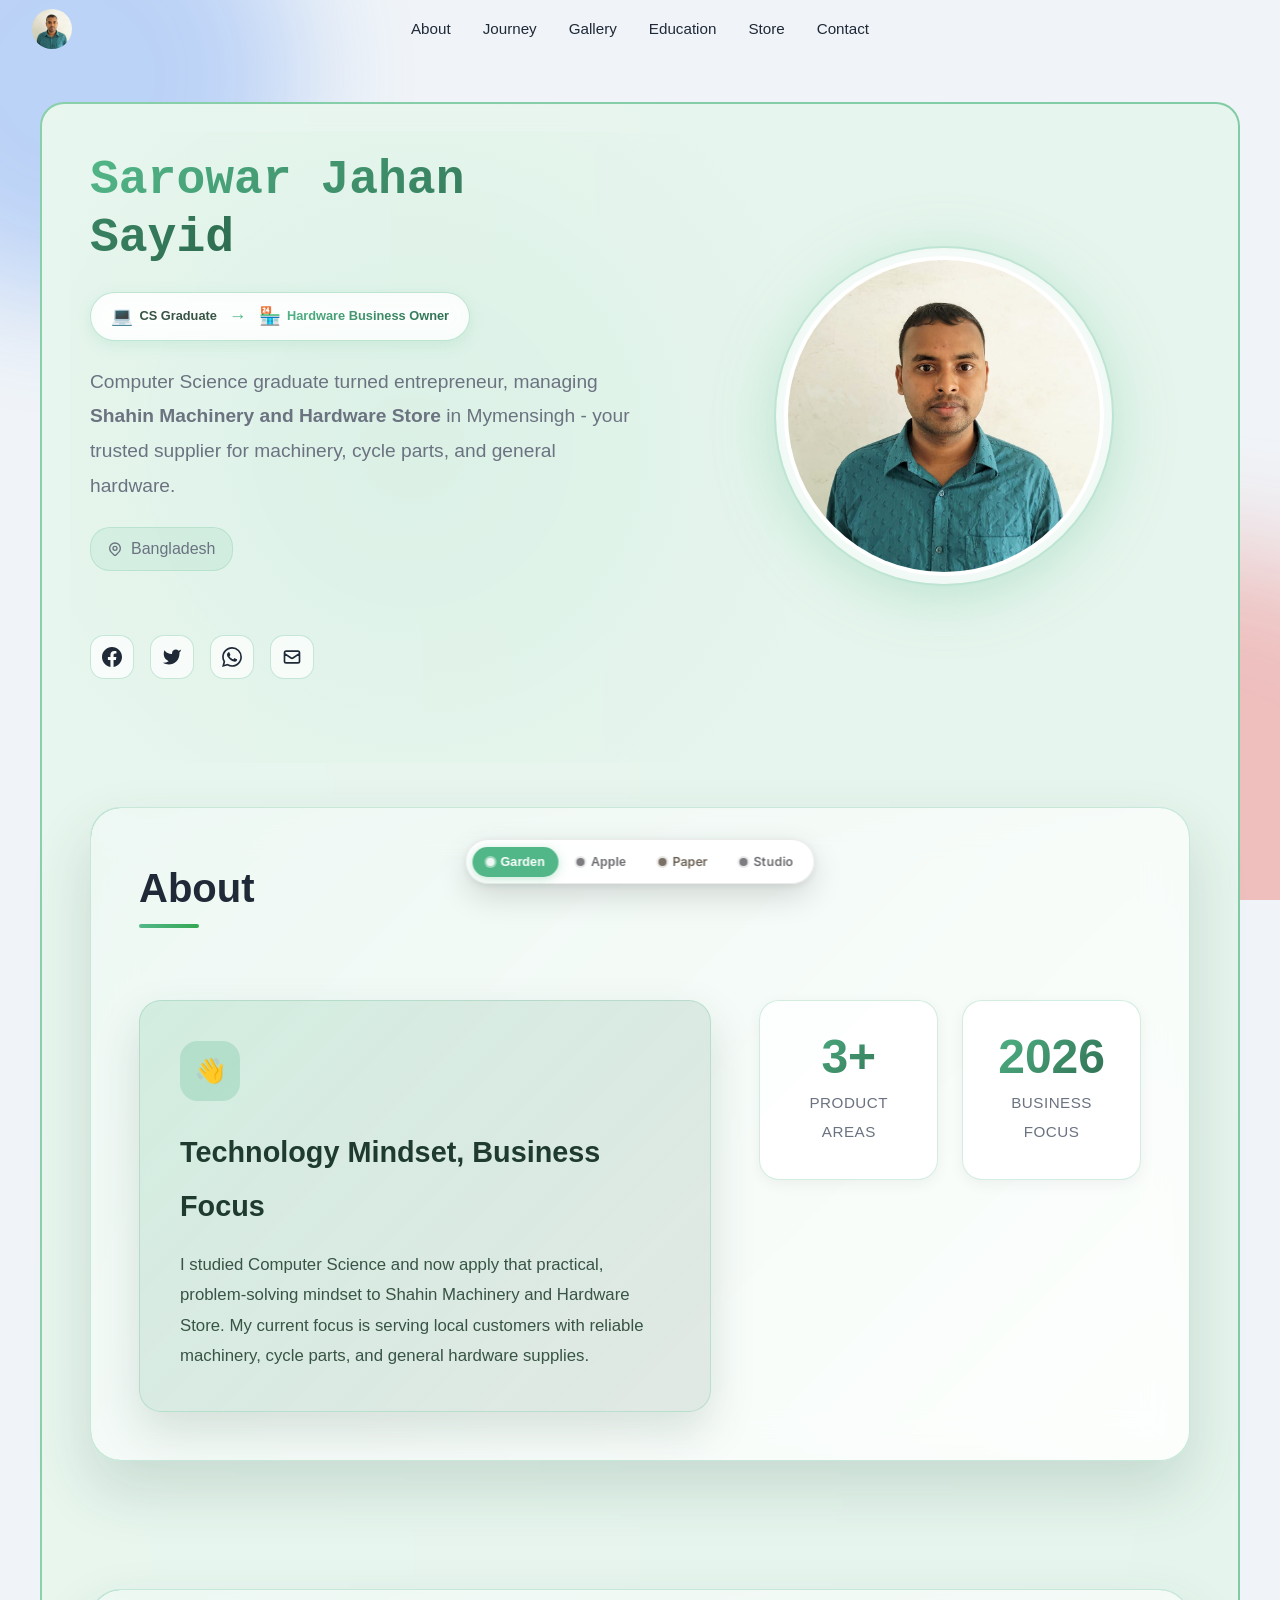
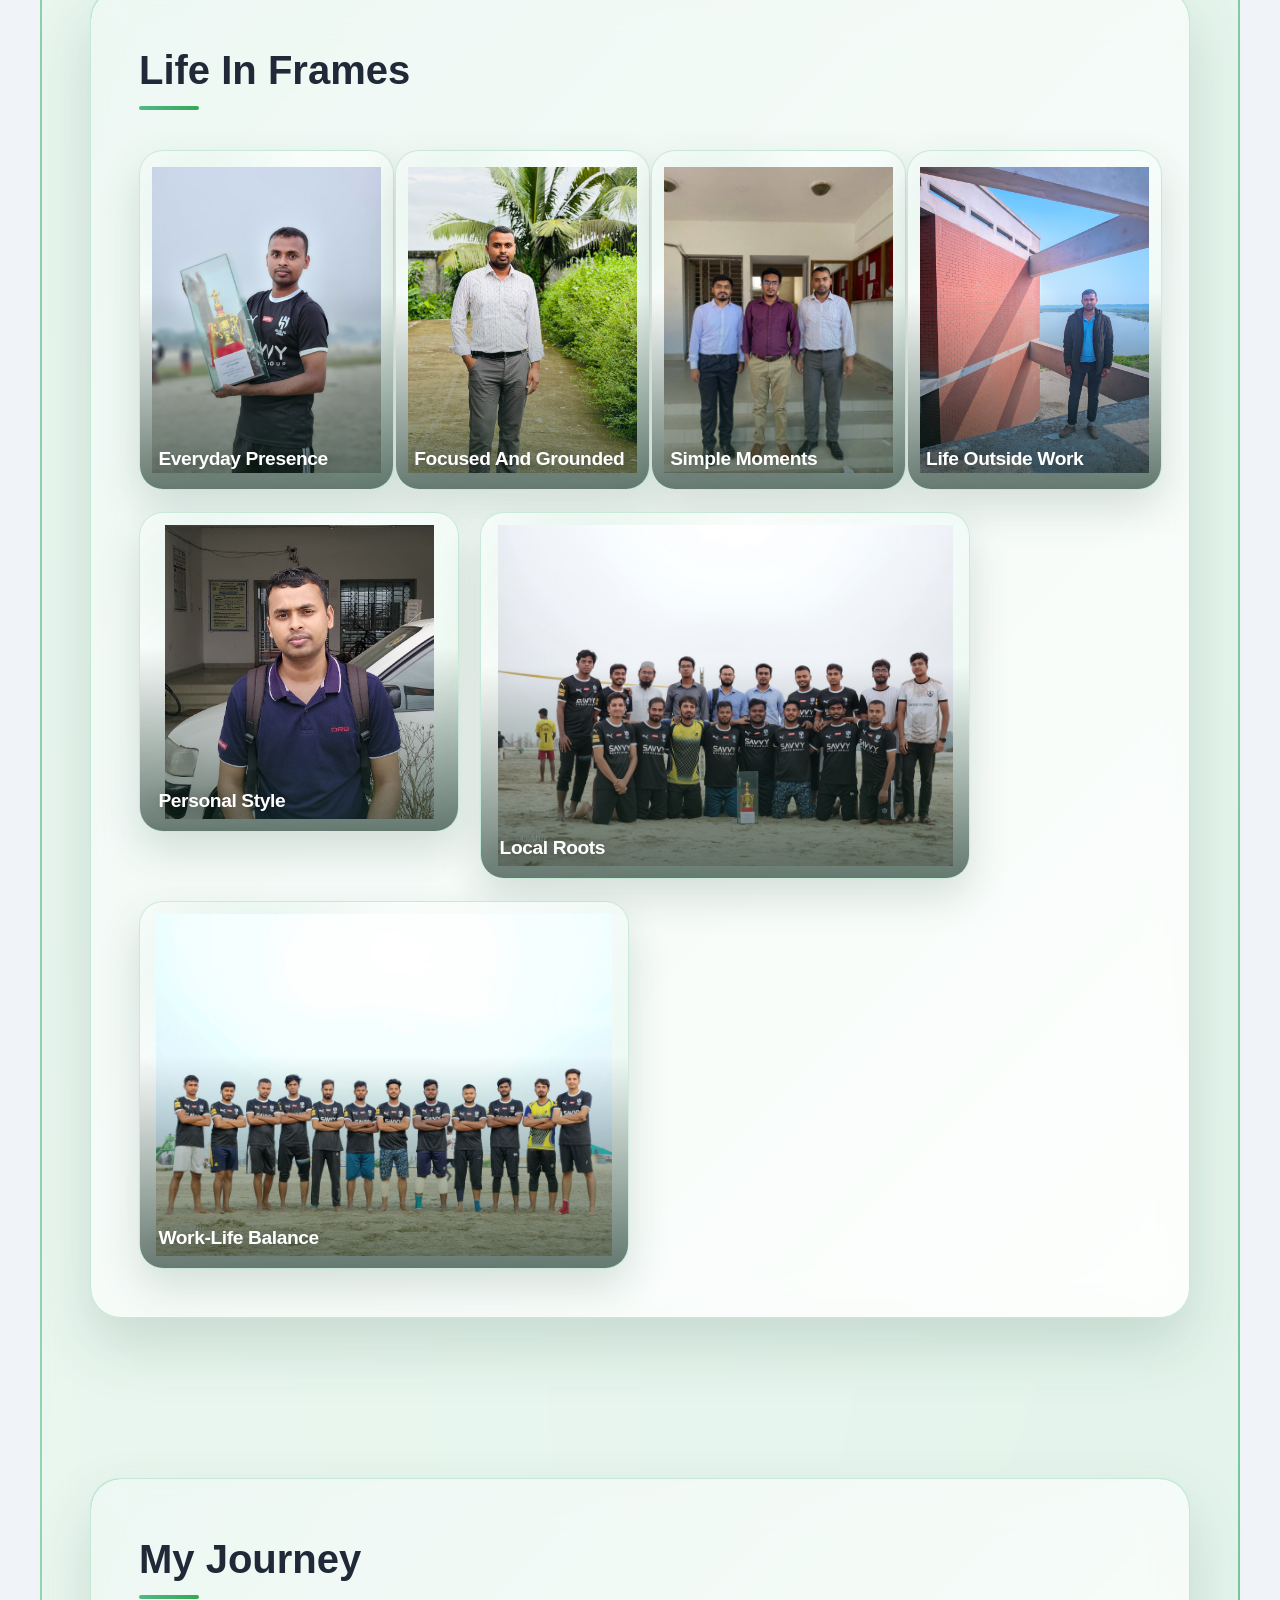
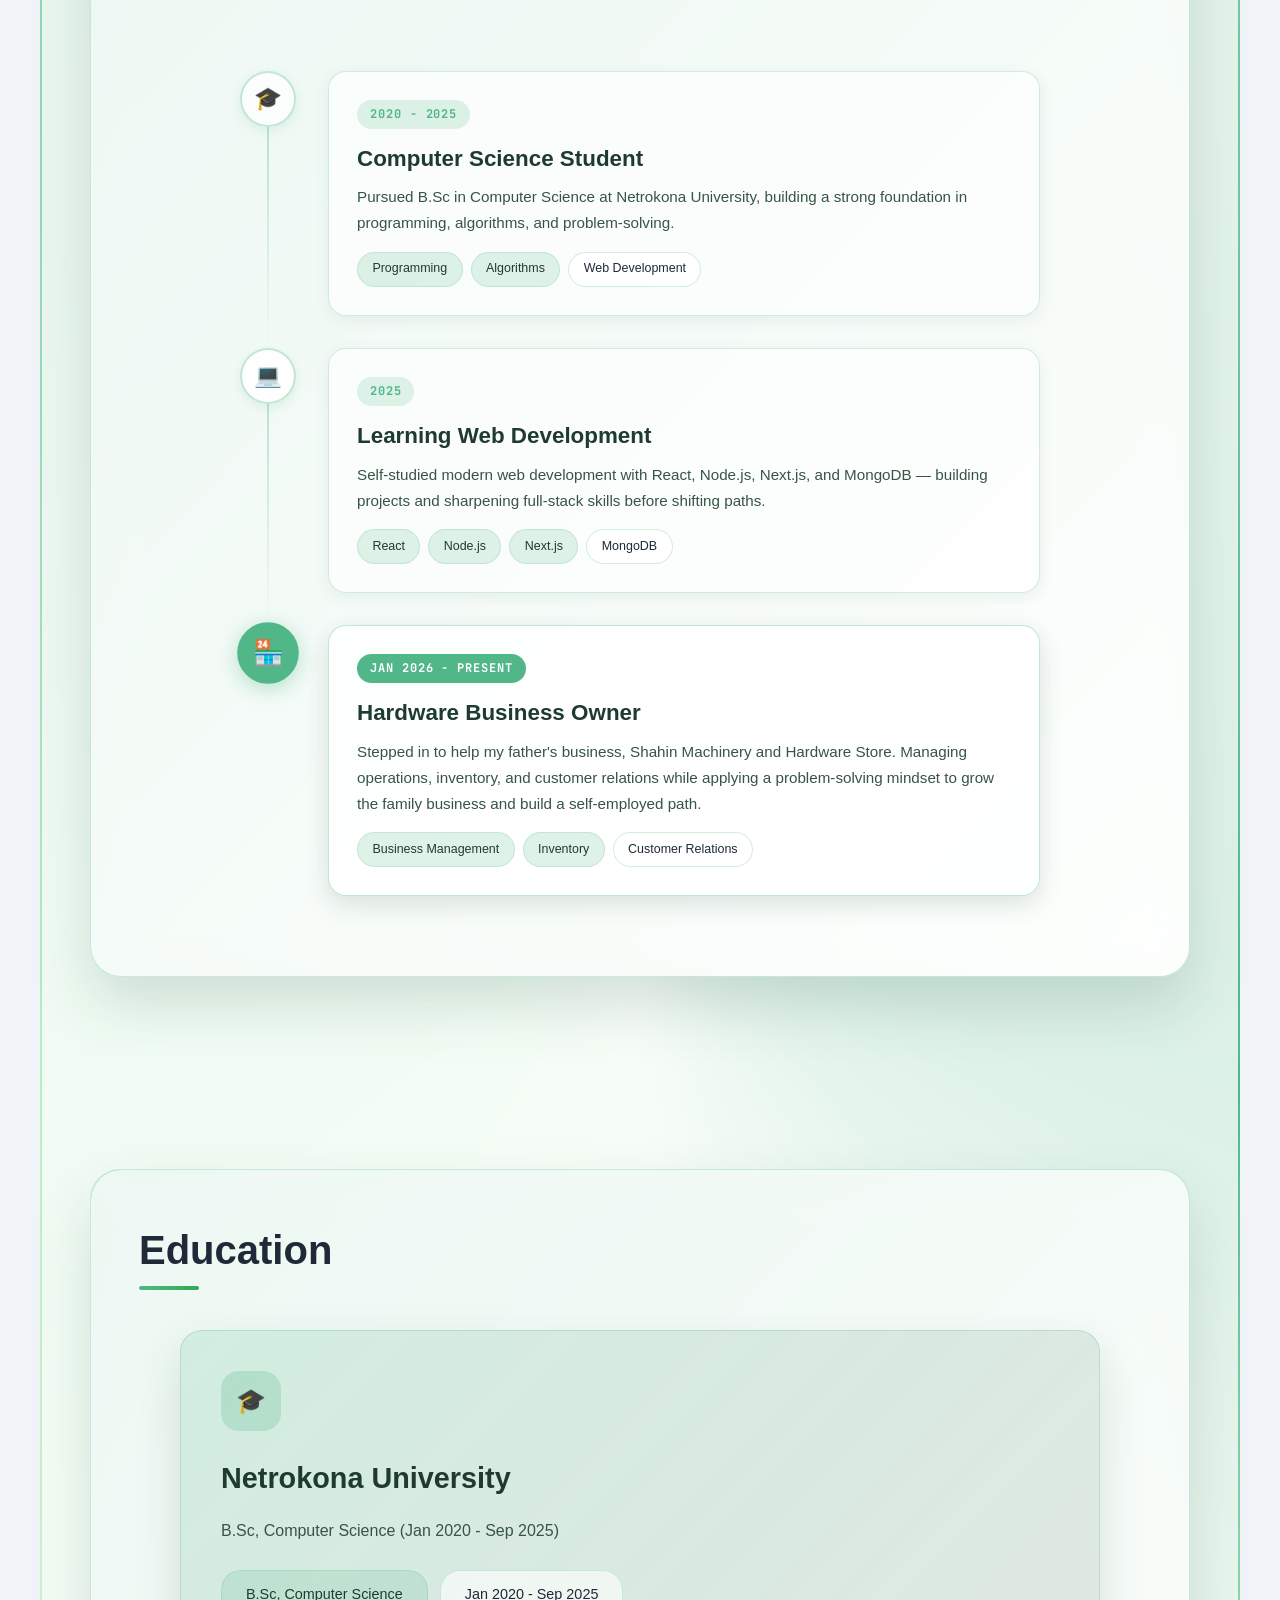
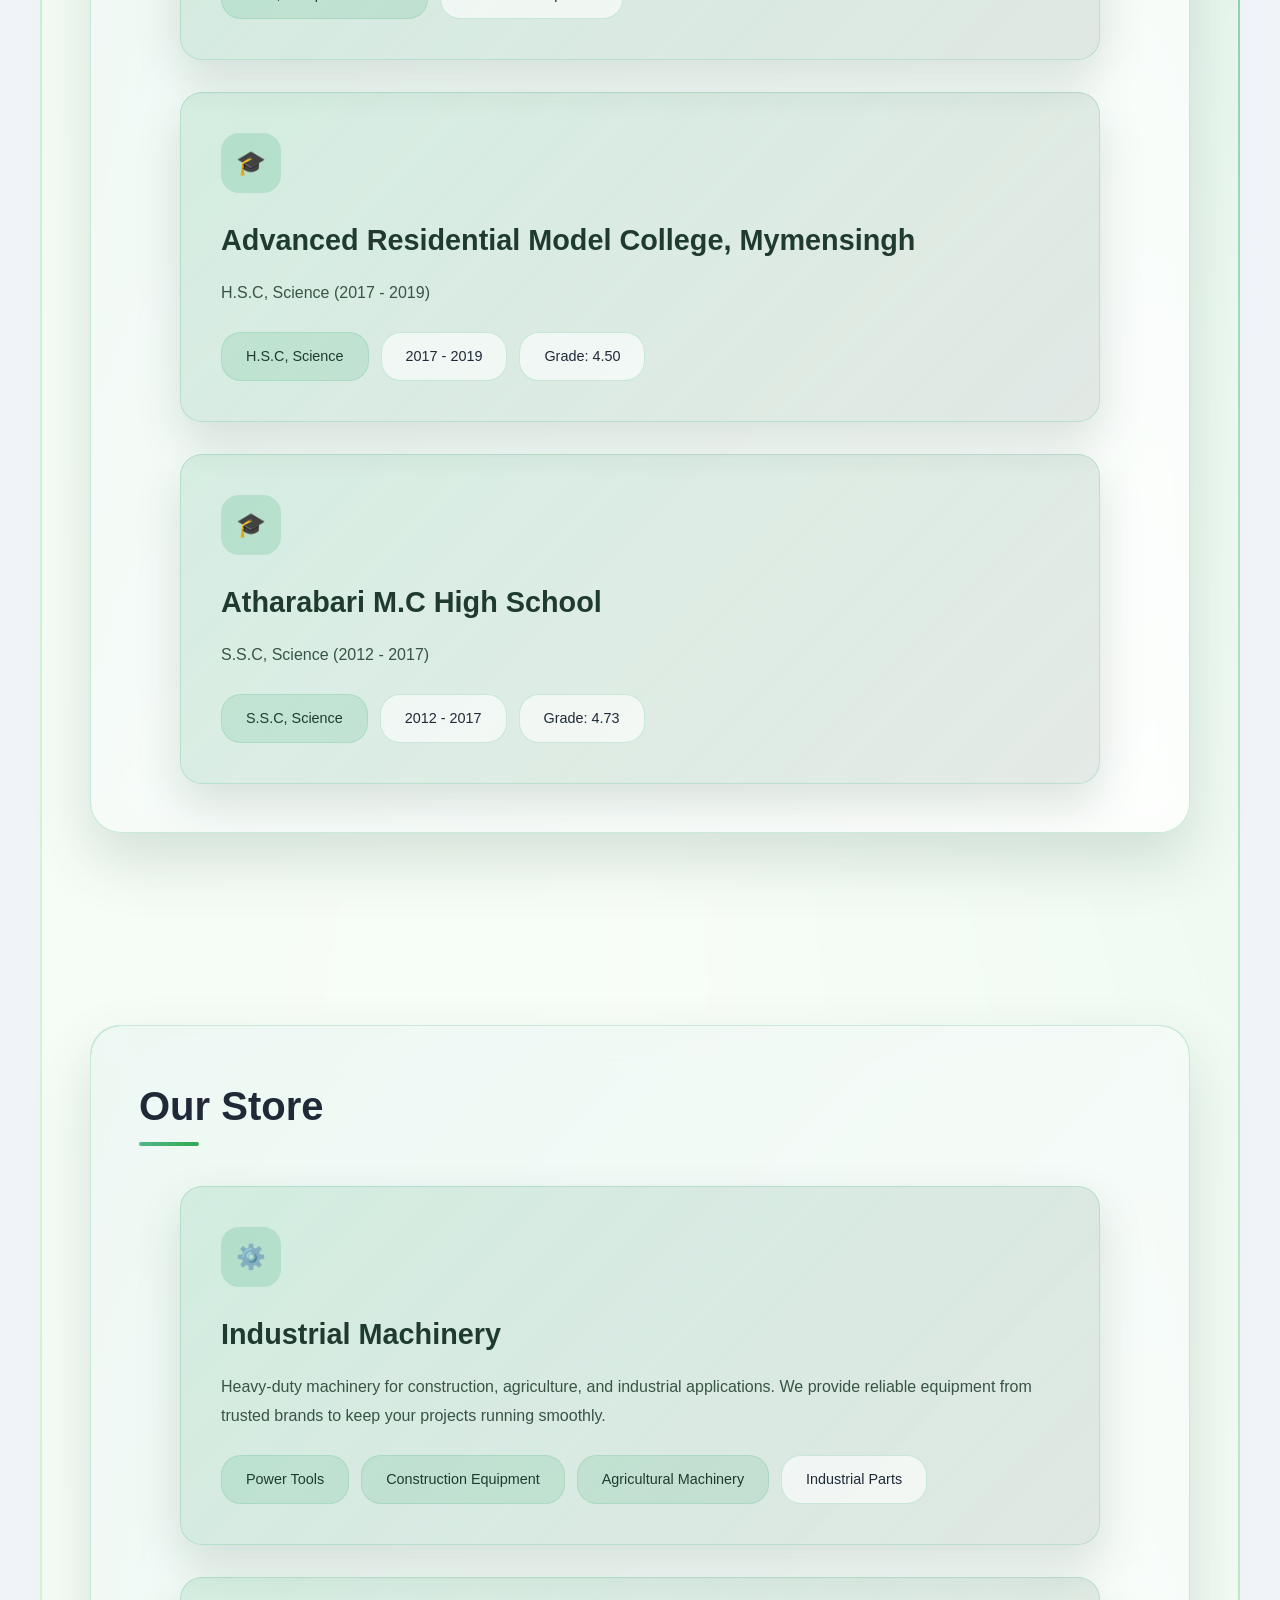
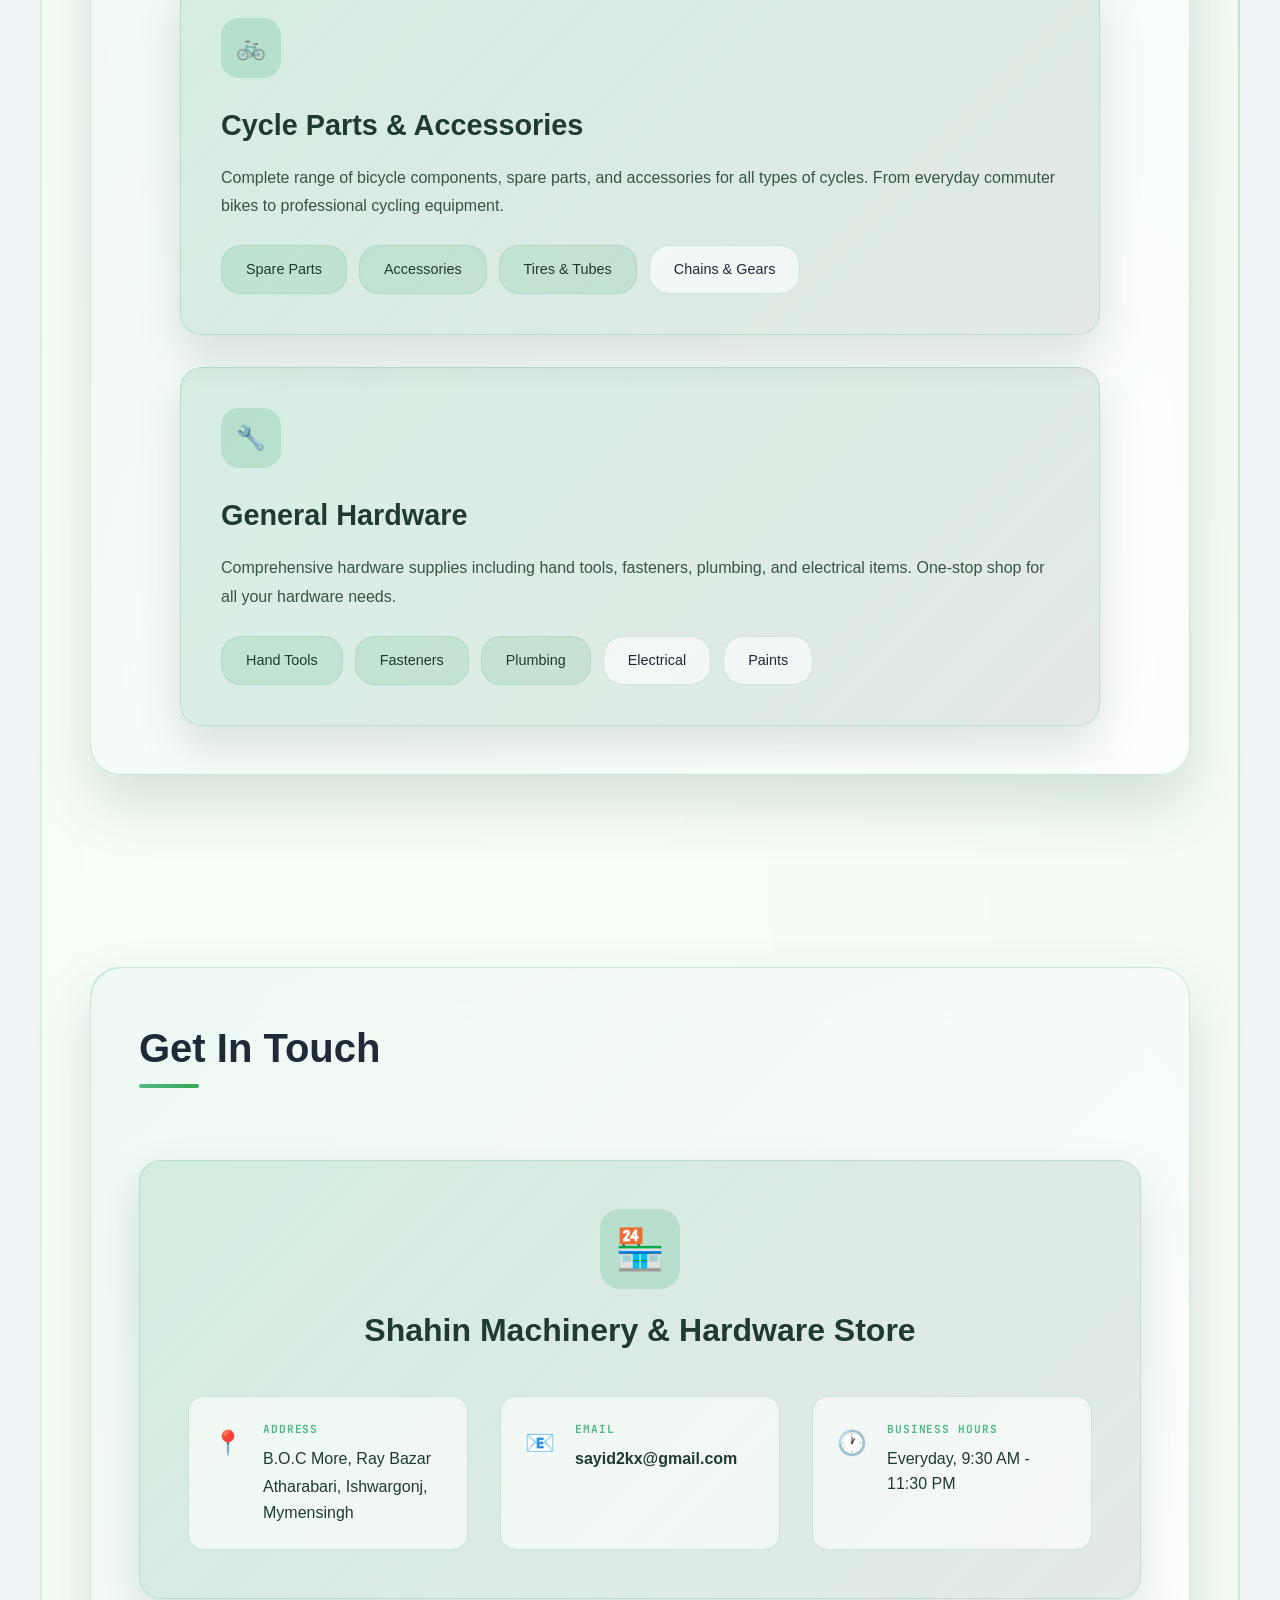
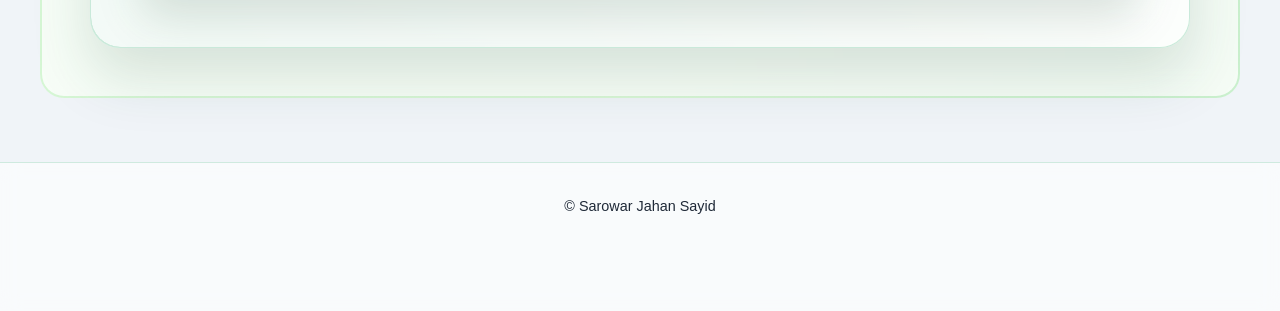
==== commit 7ba99ed1: "add 4 different themes" ====
--- a/index.html
+++ b/index.html
@@ -29,6 +29,21 @@
     <link rel="preload" as="image" href="assets/Sayid.jpg" />
     <link rel="icon" type="image/png" href="assets/Sayid.jpg" />
     <title>Sarowar Jahan Sayid - Hardware Business Owner | Shahin Machinery</title>
+    <link rel="preconnect" href="https://fonts.googleapis.com" />
+    <link rel="preconnect" href="https://fonts.gstatic.com" crossorigin />
+    <link href="https://fonts.googleapis.com/css2?family=Instrument+Serif:ital@0;1&family=Inter:wght@400;500;600;700;800&family=JetBrains+Mono:wght@500;700&display=swap" rel="stylesheet" />
+    <script>
+      (function () {
+        try {
+          var stored = localStorage.getItem("portfolio-theme");
+          var valid = ["garden", "cupertino", "paper", "studio"];
+          var theme = valid.indexOf(stored) !== -1 ? stored : "garden";
+          document.documentElement.setAttribute("data-theme", theme);
+        } catch (e) {
+          document.documentElement.setAttribute("data-theme", "garden");
+        }
+      })();
+    </script>
     <link rel="stylesheet" href="style.css" />
   </head>
   <body>
@@ -45,6 +60,15 @@
             <img src="assets/Sayid.jpg" alt="Sarowar Jahan Sayid" width="80" height="80" decoding="async" />
           </div>
         </a>
+
+        <ul class="nav-links" id="primary-navigation">
+          <li><a href="#about">About</a></li>
+          <li><a href="#journey">Journey</a></li>
+          <li><a href="#gallery">Gallery</a></li>
+          <li><a href="#education">Education</a></li>
+          <li><a href="#store">Store</a></li>
+          <li><a href="#contact">Contact</a></li>
+        </ul>
 
         <button
           class="nav-toggle"
@@ -57,15 +81,6 @@
           <span></span>
           <span></span>
         </button>
-
-        <ul class="nav-links" id="primary-navigation">
-          <li><a href="#about">About</a></li>
-          <li><a href="#journey">Journey</a></li>
-          <li><a href="#gallery">Gallery</a></li>
-          <li><a href="#education">Education</a></li>
-          <li><a href="#store">Store</a></li>
-          <li><a href="#contact">Contact</a></li>
-        </ul>
       </div>
     </nav>
 
@@ -429,26 +444,10 @@
                     </div>
                   </div>
                   <div class="contact-item">
-                    <div class="contact-icon">📞</div>
-                    <div class="contact-info">
-                      <span class="contact-label">Phone</span>
-                      <p><a href="tel:+8801721151361">01721151361</a></p>
-                      <p><a href="tel:+8801792110363">01792110363</a></p>
-                      <p><a href="tel:+8801537719390">01537719390</a></p>
-                    </div>
-                  </div>
-                  <div class="contact-item">
                     <div class="contact-icon">📧</div>
                     <div class="contact-info">
                       <span class="contact-label">Email</span>
                       <p><a href="mailto:sayid2kx@gmail.com">sayid2kx@gmail.com</a></p>
-                    </div>
-                  </div>
-                  <div class="contact-item">
-                    <div class="contact-icon">💬</div>
-                    <div class="contact-info">
-                      <span class="contact-label">WhatsApp</span>
-                      <p><a href="https://wa.me/8801721151361" target="_blank" rel="noopener noreferrer">+880 1721-151361</a></p>
                     </div>
                   </div>
                   <div class="contact-item">
@@ -469,6 +468,25 @@
     <footer>
       <p>© Sarowar Jahan Sayid</p>
     </footer>
+
+    <div class="theme-dock" role="radiogroup" aria-label="Select theme">
+      <button class="theme-btn" type="button" data-theme="garden" role="radio" aria-checked="true" aria-label="Garden theme" title="Garden">
+        <span class="theme-dot" aria-hidden="true"></span>
+        <span class="theme-label">Garden</span>
+      </button>
+      <button class="theme-btn" type="button" data-theme="cupertino" role="radio" aria-checked="false" aria-label="Apple theme" title="Apple">
+        <span class="theme-dot" aria-hidden="true"></span>
+        <span class="theme-label">Apple</span>
+      </button>
+      <button class="theme-btn" type="button" data-theme="paper" role="radio" aria-checked="false" aria-label="Paper theme" title="Paper">
+        <span class="theme-dot" aria-hidden="true"></span>
+        <span class="theme-label">Paper</span>
+      </button>
+      <button class="theme-btn" type="button" data-theme="studio" role="radio" aria-checked="false" aria-label="Studio theme" title="Studio">
+        <span class="theme-dot" aria-hidden="true"></span>
+        <span class="theme-label">Studio</span>
+      </button>
+    </div>
 
     <button id="scroll-to-top" class="scroll-to-top" type="button" title="Back to top" aria-label="Back to top">
       <svg
--- a/style.css
+++ b/style.css
@@ -11,6 +11,112 @@
   --container-width: 1200px;
   --safe-bottom: env(safe-area-inset-bottom, 0px);
   --safe-right: env(safe-area-inset-right, 0px);
+  --bg: #f0f4f8;
+  --text-strong: #1f3b2f;
+  --text-muted: #375444;
+  --accent: #52b788;
+  --accent-strong: #2d6a4f;
+  --accent-soft: rgba(82, 183, 136, 0.18);
+  --card-bg: rgba(255, 255, 255, 0.8);
+  --card-bg-soft: rgba(255, 255, 255, 0.6);
+  --section-bg: rgba(255, 255, 255, 0.78);
+  --border: rgba(82, 183, 136, 0.25);
+  --border-strong: rgba(82, 183, 136, 0.35);
+  --shadow: 0 20px 45px rgba(33, 74, 57, 0.15);
+  --shadow-lg: 0 28px 60px rgba(33, 74, 57, 0.16);
+  --radius-lg: 30px;
+  --radius-card: 22px;
+  --radius-pill: 999px;
+  --font-display: -apple-system, BlinkMacSystemFont, "Segoe UI", Roboto, "Helvetica Neue", Arial, sans-serif;
+  --font-heading: -apple-system, BlinkMacSystemFont, "Segoe UI", Roboto, "Helvetica Neue", Arial, sans-serif;
+  --nav-bg-scrolled: rgba(255, 255, 255, 0.85);
+  --blob-opacity: 0.3;
+  --main-gradient: conic-gradient(from 180deg at 50% 50%, #d9f7d6, #b7efc5, #95d5b2, #74c69d, #52b788, #d9f7d6);
+}
+
+/* Garden is default (current) - explicit for clarity */
+[data-theme="garden"] {
+  --bg: #f0f4f8;
+  --accent: #52b788;
+  --accent-strong: #2d6a4f;
+}
+
+/* ── Cupertino — True Apple.com (f5f5f7, SF Pro, 18px bento, whisper shadows) ── */
+[data-theme="cupertino"] {
+  --bg: #f5f5f7;
+  --text-dark: #1d1d1f;
+  --text-light: #6e6e73;
+  --text-strong: #1d1d1f;
+  --text-muted: #424245;
+  --accent: #0071e3;
+  --accent-strong: #06c;
+  --accent-soft: rgba(0, 113, 227, 0.08);
+  --card-bg: #ffffff;
+  --card-bg-soft: #fbfbfd;
+  --section-bg: #ffffff;
+  --border: rgba(0, 0, 0, 0.06);
+  --border-strong: rgba(0, 0, 0, 0.10);
+  --shadow: 0 4px 12px rgba(0, 0, 0, 0.04);
+  --shadow-lg: 0 8px 24px rgba(0, 0, 0, 0.06);
+  --radius-lg: 18px;
+  --radius-card: 18px;
+  --font-display: -apple-system, BlinkMacSystemFont, "SF Pro Text", "SF Pro Display", "Helvetica Neue", Helvetica, Arial, sans-serif;
+  --font-heading: -apple-system, BlinkMacSystemFont, "SF Pro Display", "SF Pro Text", "Helvetica Neue", Helvetica, Arial, sans-serif;
+  --nav-bg-scrolled: rgba(255, 255, 255, 0.8);
+  --blob-opacity: 0;
+  --main-gradient: none;
+}
+
+/* ── Paper — Warm Editorial (Notion/Stripe, cream #fdfcf8, terracotta) ── */
+[data-theme="paper"] {
+  --bg: #fdfcf8;
+  --text-dark: #1a1a1a;
+  --text-light: #6b6255;
+  --text-strong: #1a1a1a;
+  --text-muted: #3d3529;
+  --accent: #c75a3a;
+  --accent-strong: #a44a2f;
+  --accent-soft: rgba(199, 90, 58, 0.08);
+  --card-bg: #ffffff;
+  --card-bg-soft: #fdf8f0;
+  --section-bg: #ffffff;
+  --border: #e8e2d4;
+  --border-strong: #d9d0bb;
+  --shadow: 0 4px 20px rgba(26, 26, 26, 0.06);
+  --shadow-lg: 0 12px 32px rgba(26, 26, 26, 0.08);
+  --radius-lg: 16px;
+  --radius-card: 12px;
+  --font-display: "Inter", -apple-system, BlinkMacSystemFont, sans-serif;
+  --font-heading: "Instrument Serif", Georgia, serif;
+  --nav-bg-scrolled: rgba(253, 252, 248, 0.9);
+  --blob-opacity: 0;
+  --main-gradient: linear-gradient(180deg, #e8e2d4, #f0ebe0);
+}
+
+/* ── Studio — Swiss Minimal (white + gray #f5f5f7, black accent) ── */
+[data-theme="studio"] {
+  --bg: #ffffff;
+  --text-dark: #1d1d1f;
+  --text-light: #6e6e73;
+  --text-strong: #1d1d1f;
+  --text-muted: #424245;
+  --accent: #1d1d1f;
+  --accent-strong: #000000;
+  --accent-soft: rgba(29, 29, 31, 0.06);
+  --card-bg: #f5f5f7;
+  --card-bg-soft: #fbfbfd;
+  --section-bg: #f5f5f7;
+  --border: #e8e8ed;
+  --border-strong: #d2d2d7;
+  --shadow: 0 2px 12px rgba(0, 0, 0, 0.06);
+  --shadow-lg: 0 8px 24px rgba(0, 0, 0, 0.08);
+  --radius-lg: 20px;
+  --radius-card: 16px;
+  --font-display: "Inter", -apple-system, BlinkMacSystemFont, sans-serif;
+  --font-heading: "Inter", -apple-system, BlinkMacSystemFont, sans-serif;
+  --nav-bg-scrolled: rgba(255, 255, 255, 0.8);
+  --blob-opacity: 0;
+  --main-gradient: linear-gradient(180deg, #e8e8ed, #d2d2d7);
 }
 
 html {
@@ -23,13 +129,12 @@
   min-width: 320px;
   min-height: 100vh;
   min-height: 100dvh;
-  font-family: -apple-system, BlinkMacSystemFont, "Segoe UI", Roboto,
-    "Helvetica Neue", Arial, sans-serif;
+  font-family: var(--font-display);
   line-height: 1.6;
   color: var(--text-dark);
-  background-color: #f0f4f8;
+  background-color: var(--bg);
   overflow-x: hidden;
-  transition: background-color 0.3s, color 0.3s;
+  transition: background-color 0.4s ease, color 0.4s ease;
   -webkit-font-smoothing: antialiased;
   -moz-osx-font-smoothing: grayscale;
   text-rendering: optimizeLegibility;
@@ -2216,6 +2321,615 @@
   }
 }
 
+/* ── Theme Dock (bottom fixed) ── */
+.theme-dock {
+  position: fixed;
+  left: 50%;
+  bottom: calc(1rem + var(--safe-bottom));
+  transform: translateX(-50%);
+  display: inline-flex;
+  align-items: center;
+  gap: 4px;
+  padding: 6px;
+  border-radius: var(--radius-pill);
+  background: rgba(255, 255, 255, 0.92);
+  border: 1px solid rgba(0, 0, 0, 0.08);
+  box-shadow: 0 12px 32px rgba(0, 0, 0, 0.14), 0 2px 8px rgba(0,0,0,0.08);
+  -webkit-backdrop-filter: blur(20px) saturate(180%);
+  backdrop-filter: blur(20px) saturate(180%);
+  z-index: 1001;
+  transition: all 0.3s ease;
+}
+
+.theme-dock .theme-btn {
+  display: inline-flex;
+  align-items: center;
+  gap: 6px;
+  padding: 8px 14px;
+  border: 0;
+  border-radius: var(--radius-pill);
+  background: transparent;
+  color: var(--text-light);
+  font-family: var(--font-display);
+  font-size: 0.78rem;
+  font-weight: 600;
+  letter-spacing: 0.01em;
+  cursor: pointer;
+  transition: all 0.25s ease;
+  white-space: nowrap;
+}
+
+.theme-dock .theme-btn[aria-checked="true"] {
+  background: var(--accent);
+  color: #fff;
+  box-shadow: 0 2px 10px color-mix(in srgb, var(--accent) 35%, transparent);
+}
+
+.theme-dock .theme-btn:hover:not([aria-checked="true"]) {
+  background: var(--accent-soft);
+  color: var(--text-dark);
+}
+
+.theme-dot {
+  width: 8px;
+  height: 8px;
+  border-radius: 50%;
+  flex-shrink: 0;
+  background: currentColor;
+  opacity: 0.9;
+  box-shadow: 0 0 0 2px color-mix(in srgb, currentColor 18%, transparent);
+}
+
+.theme-dock .theme-btn[aria-checked="true"] .theme-dot {
+  background: #fff;
+  box-shadow: 0 0 0 2px rgba(255,255,255,0.5);
+}
+
+.theme-dock .theme-btn[data-theme="garden"] { --accent: #52b788; }
+.theme-dock .theme-btn[data-theme="cupertino"] { --accent: #0071e3; }
+.theme-dock .theme-btn[data-theme="paper"] { --accent: #c75a3a; }
+.theme-dock .theme-btn[data-theme="studio"] { --accent: #1d1d1f; }
+
+[data-theme="garden"] .theme-dock { background: rgba(255,255,255,0.94); }
+[data-theme="cupertino"] .theme-dock { background: rgba(255,255,255,0.88); border-color: rgba(0,0,0,0.06); }
+[data-theme="paper"] .theme-dock { background: rgba(253,252,248,0.94); border-color: #e8e2d4; }
+[data-theme="studio"] .theme-dock { background: rgba(255,255,255,0.96); border-color: #e8e8ed; }
+
+/* ── Per-Theme Overrides (garden is default, so only cupertino/paper/studio override) ── */
+
+/* Blobs visibility */
+[data-theme="cupertino"] .liquid-background,
+[data-theme="paper"] .liquid-background,
+[data-theme="studio"] .liquid-background {
+  opacity: 0;
+}
+[data-theme="cupertino"] .blob,
+[data-theme="paper"] .blob,
+[data-theme="studio"] .blob {
+  display: none;
+}
+
+/* Main frame */
+[data-theme="cupertino"] .main-container::before,
+[data-theme="paper"] .main-container::before,
+[data-theme="studio"] .main-container::before {
+  background: var(--main-gradient);
+}
+[data-theme="cupertino"] .main-content,
+[data-theme="paper"] .main-content,
+[data-theme="studio"] .main-content {
+  background: var(--section-bg);
+  border-radius: var(--radius-lg);
+}
+[data-theme] .main-content,
+[data-theme] .framed-section .section-border {
+  transition: background 0.4s ease, border-color 0.4s ease, box-shadow 0.4s ease, border-radius 0.4s ease;
+}
+
+/* Section borders */
+[data-theme="cupertino"] .framed-section .section-border,
+[data-theme="paper"] .framed-section .section-border,
+[data-theme="studio"] .framed-section .section-border {
+  background: var(--section-bg);
+  border: 1px solid var(--border);
+  box-shadow: var(--shadow);
+  border-radius: var(--radius-lg);
+}
+[data-theme="cupertino"] .framed-section .section-border::after,
+[data-theme="paper"] .framed-section .section-border::after,
+[data-theme="studio"] .framed-section .section-border::after {
+  background: var(--section-bg);
+}
+[data-theme="cupertino"] .framed-section .section-border::before,
+[data-theme="paper"] .framed-section .section-border::before,
+[data-theme="studio"] .framed-section .section-border::before {
+  background: var(--main-gradient);
+  opacity: 0.5;
+}
+
+/* ============= TYPOGRAPHY SYSTEMS ============= */
+[data-theme="cupertino"] h2 { font-family: -apple-system, BlinkMacSystemFont, "SF Pro Display", sans-serif; font-weight: 700; letter-spacing: -0.04em; font-size: clamp(1.8rem, 3vw, 2.6rem); text-align: left; }
+[data-theme="cupertino"] h2::after { left: 0; transform: none; background: linear-gradient(90deg, #0071e3, #34aadc); height: 3px; width: 48px; }
+[data-theme="paper"] h2 { font-family: "Instrument Serif", Georgia, serif; font-weight: 400; letter-spacing: -0.02em; font-size: clamp(2rem, 4vw, 3rem); font-style: normal; }
+[data-theme="paper"] h2::after { background: #c75a3a; height: 2px; width: 80px; border-radius: 0; }
+[data-theme="studio"] h2 { font-family: "Inter", sans-serif; font-weight: 800; letter-spacing: -0.05em; text-transform: uppercase; font-size: clamp(1.6rem, 2.8vw, 2.2rem); }
+[data-theme="studio"] h2::after { background: #1d1d1f; height: 3px; width: 36px; }
+[data-theme="cupertino"] .framed-section h2 { margin-bottom: 2rem; }
+[data-theme="paper"] .framed-section h2 { margin-bottom: 1.5rem; border-bottom: 1px solid #e8e2d4; padding-bottom: 1rem; display: block; }
+[data-theme="paper"] .framed-section h2::after { display: none; }
+[data-theme="studio"] .framed-section h2 { margin-bottom: 1.5rem; }
+
+/* ============= HERO LAYOUT TWISTS ============= */
+/* Garden: default 2-col with Courier heading (no override) */
+
+/* Cupertino — centered Apple hero: image on top, text centered */
+[data-theme="cupertino"] .hero {
+  grid-template-columns: 1fr;
+  text-align: center;
+  gap: 2.2rem;
+  padding-bottom: 2rem;
+}
+[data-theme="cupertino"] .hero .hero-image { order: -1; justify-content: center; }
+[data-theme="cupertino"] .hero .hero-content h1 { font-family: -apple-system, BlinkMacSystemFont, "SF Pro Display", sans-serif; font-size: clamp(2.2rem, 5vw, 3.6rem); font-weight: 700; letter-spacing: -0.05em; line-height: 0.95; text-align: center; }
+[data-theme="cupertino"] .hero .hero-content h1 .name { background: linear-gradient(135deg, #0071e3, #00a6ff); -webkit-background-clip: text; background-clip: text; }
+[data-theme="cupertino"] .hero .hero-content .tagline { text-align: center; max-width: 52ch; margin-left: auto; margin-right: auto; font-size: clamp(1rem, 1.4vw, 1.15rem); color: #86868b; font-weight: 400; line-height: 1.7; }
+[data-theme="cupertino"] .hero .hero-content .location { margin-left: auto; margin-right: auto; }
+[data-theme="cupertino"] .hero .social-links { justify-content: center; }
+[data-theme="cupertino"] .transition-badge { margin-left: auto; margin-right: auto; background: #f5f5f7; border-color: transparent; box-shadow: none; border-radius: 999px; padding: 0.5rem 1rem; }
+[data-theme="cupertino"] .hero::before { background: radial-gradient(circle at 50% 0%, rgba(0,113,227,0.07), transparent 60%); }
+[data-theme="cupertino"] .hero .profile-pic { width: 260px; height: 260px; background: #fff; border: 1px solid rgba(0,0,0,0.06); box-shadow: 0 10px 36px rgba(0,0,0,0.08); padding: 6px; }
+
+/* Paper — warm editorial hero: left text heavy serif */
+[data-theme="paper"] .hero { grid-template-columns: 1.15fr 0.85fr; gap: 3rem; align-items: end; padding-bottom: 2rem; }
+[data-theme="paper"] .hero .hero-content h1 { font-family: "Instrument Serif", Georgia, serif; font-size: clamp(2.4rem, 4.5vw, 3.8rem); font-weight: 400; letter-spacing: -0.03em; line-height: 0.95; }
+[data-theme="paper"] .hero .hero-content h1 .name { background: none; -webkit-text-fill-color: #1a1a1a; color: #1a1a1a; font-style: italic; font-weight: 400; }
+[data-theme="paper"] .hero .hero-content .tagline { font-family: "Instrument Serif", Georgia, serif; font-size: clamp(1.1rem, 1.6vw, 1.3rem); font-style: italic; color: #6b6255; line-height: 1.5; border-left: 2px solid #c75a3a; padding-left: 1rem; max-width: 48ch; }
+[data-theme="paper"] .hero .hero-content .location { background: #fdf8f0; border-color: #e8e2d4; border-radius: 6px; font-family: "JetBrains Mono", monospace; font-size: 0.75rem; letter-spacing: 0.06em; text-transform: uppercase; }
+[data-theme="paper"] .transition-badge { background: #fff; border: 1px solid #e8e2d4; box-shadow: none; border-radius: 8px; }
+[data-theme="paper"] .hero .profile-pic { border-radius: 12px; background: #fff; border: 1px solid #d9d0bb; box-shadow: 0 6px 24px rgba(26,26,26,0.08); width: 340px; height: 400px; padding: 0; overflow: hidden; }
+[data-theme="paper"] .hero .profile-pic .profile-pic-inner { border-radius: 12px; padding: 0; background: transparent; }
+[data-theme="paper"] .hero .profile-pic .profile-pic-inner img { border-radius: 0; object-fit: cover; }
+[data-theme="paper"] .hero::before { display: none; }
+
+/* Studio — swiss grid hero: image left, text left, mono label */
+[data-theme="studio"] .hero { grid-template-columns: 360px 1fr; gap: 2.5rem; align-items: center; padding-bottom: 2rem; }
+[data-theme="studio"] .hero .hero-content h1 { font-family: "Inter", sans-serif; font-size: clamp(2rem, 4vw, 3.2rem); font-weight: 800; letter-spacing: -0.06em; line-height: 0.9; text-transform: none; }
+[data-theme="studio"] .hero .hero-content h1 .name { background: none; -webkit-text-fill-color: #1d1d1f; color: #1d1d1f; font-weight: 800; }
+[data-theme="studio"] .hero .hero-content .tagline { font-family: "Inter", sans-serif; font-size: 0.95rem; color: #6e6e73; line-height: 1.6; max-width: 50ch; }
+[data-theme="studio"] .hero .hero-content .location { background: #1d1d1f; color: #fff; border-color: #1d1d1f; border-radius: 6px; font-family: "JetBrains Mono", monospace; font-size: 0.7rem; letter-spacing: 0.08em; text-transform: uppercase; }
+[data-theme="studio"] .hero .hero-content .location .location-icon { color: #fff; }
+[data-theme="studio"] .transition-badge { background: #f5f5f7; border: 1px solid #e8e8ed; box-shadow: none; border-radius: 8px; font-family: "JetBrains Mono", monospace; }
+[data-theme="studio"] .hero .profile-pic { width: 360px; height: 360px; border-radius: 12px; background: #f5f5f7; border: 1px solid #e8e8ed; box-shadow: none; padding: 0; }
+[data-theme="studio"] .hero .profile-pic .profile-pic-inner { border-radius: 12px; background: #fff; padding: 0; }
+[data-theme="studio"] .hero .profile-pic .profile-pic-inner img { border-radius: 0; object-fit: cover; filter: grayscale(10%); }
+[data-theme="studio"] .hero::before { display: none; }
+[data-theme="studio"] .hero .social-links a { border-radius: 8px; background: #f5f5f7; border-color: #e8e8ed; }
+
+/* Badges & socials adaptive */
+[data-theme="cupertino"] .badge-text { color: #515154; font-size: 0.75rem; letter-spacing: -0.01em; }
+[data-theme="cupertino"] .badge-item.current .badge-text { background: linear-gradient(135deg, #0071e3, #06c); -webkit-background-clip: text; background-clip: text; }
+[data-theme="cupertino"] .badge-arrow { color: #0071e3; }
+[data-theme="paper"] .badge-text { color: #3d3529; font-family: "JetBrains Mono", monospace; font-size: 0.7rem; text-transform: uppercase; letter-spacing: 0.06em; }
+[data-theme="paper"] .badge-item.current .badge-text { background: none; -webkit-text-fill-color: #c75a3a; color: #c75a3a; }
+[data-theme="paper"] .badge-arrow { color: #c75a3a; }
+[data-theme="studio"] .badge-text { color: #424245; font-family: "JetBrains Mono", monospace; font-size: 0.68rem; text-transform: uppercase; letter-spacing: 0.08em; }
+[data-theme="studio"] .badge-item.current .badge-text { background: none; -webkit-text-fill-color: #1d1d1f; color: #1d1d1f; }
+[data-theme="studio"] .badge-arrow { color: #1d1d1f; }
+
+[data-theme="cupertino"] .about-card .card-icon,
+[data-theme="cupertino"] .skills-feature .feature-icon,
+[data-theme="cupertino"] .contact-logo { background: #f5f5f7; color: #86868b; border: 1px solid rgba(0,0,0,0.06); }
+[data-theme="paper"] .about-card .card-icon,
+[data-theme="paper"] .skills-feature .feature-icon,
+[data-theme="paper"] .contact-logo { background: #fdf8f0; color: #c75a3a; border: 1px solid #e8e2d4; border-radius: 8px; }
+[data-theme="studio"] .about-card .card-icon,
+[data-theme="studio"] .skills-feature .feature-icon,
+[data-theme="studio"] .contact-logo { background: #1d1d1f; color: #fff; border-radius: 8px; }
+
+/* Cards base per theme */
+[data-theme="cupertino"] .about-card,
+[data-theme="cupertino"] .skills-feature,
+[data-theme="cupertino"] .contact-card { background: #fff; border: 0.5px solid rgba(0,0,0,0.08); box-shadow: 0 4px 16px rgba(0,0,0,0.04); border-radius: 20px; }
+[data-theme="paper"] .about-card,
+[data-theme="paper"] .skills-feature,
+[data-theme="paper"] .contact-card { background: #fff; border: 1px solid #e8e2d4; box-shadow: 0 2px 12px rgba(26,26,26,0.04); border-radius: 12px; }
+[data-theme="studio"] .about-card,
+[data-theme="studio"] .skills-feature,
+[data-theme="studio"] .contact-card { background: #fff; border: 1px solid #e8e8ed; box-shadow: none; border-radius: 12px; border-top: 3px solid #1d1d1f; }
+
+[data-theme="cupertino"] .about-card::after,
+[data-theme="cupertino"] .skills-feature::after,
+[data-theme="paper"] .about-card::after,
+[data-theme="paper"] .skills-feature::after,
+[data-theme="studio"] .about-card::after,
+[data-theme="studio"] .skills-feature::after { display: none; }
+
+[data-theme] .about-card h3,
+[data-theme] .skills-feature .feature-content h3,
+[data-theme] .journey-card h3 { color: var(--text-strong); }
+[data-theme] .about-card p,
+[data-theme] .skills-feature .feature-content p,
+[data-theme] .journey-card p { color: var(--text-muted); }
+[data-theme="paper"] .about-card h3,
+[data-theme="paper"] .skills-feature .feature-content h3 { font-family: "Instrument Serif", serif; font-weight: 400; letter-spacing: -0.02em; font-size: 1.6rem; }
+[data-theme="paper"] .about-card p,
+[data-theme="paper"] .skills-feature .feature-content p { font-family: "Inter", sans-serif; font-size: 0.95rem; line-height: 1.7; color: #6b6255; }
+[data-theme="cupertino"] .about-card h3,
+[data-theme="cupertino"] .skills-feature .feature-content h3 { font-family: -apple-system, BlinkMacSystemFont, sans-serif; font-weight: 600; letter-spacing: -0.03em; font-size: 1.4rem; }
+[data-theme="studio"] .about-card h3,
+[data-theme="studio"] .skills-feature .feature-content h3 { font-family: "Inter", sans-serif; font-weight: 700; letter-spacing: -0.04em; text-transform: none; font-size: 1.2rem; }
+[data-theme="studio"] .about-card p { font-size: 0.9rem; }
+
+/* About grid twists */
+[data-theme="paper"] .about-grid { grid-template-columns: 1fr; gap: 1.25rem; }
+[data-theme="paper"] .about-stats { grid-template-columns: 1fr 1fr; }
+[data-theme="studio"] .about-grid { grid-template-columns: 1.1fr 0.9fr; gap: 1.5rem; }
+[data-theme="cupertino"] .about-grid { gap: 1.5rem; }
+[data-theme="cupertino"] .stat-card { background: #f5f5f7; border: 0; box-shadow: none; border-radius: 16px; }
+[data-theme="paper"] .stat-card { background: #fdf8f0; border: 1px solid #e8e2d4; box-shadow: none; border-radius: 8px; }
+[data-theme="paper"] .stat-card .stat-number { font-family: "Instrument Serif", serif; font-weight: 400; background: none; -webkit-text-fill-color: #c75a3a; }
+[data-theme="studio"] .stat-card { background: #fff; border: 1px solid #e8e8ed; box-shadow: none; border-radius: 8px; border-left: 3px solid #1d1d1f; }
+[data-theme="studio"] .stat-card .stat-number { font-family: "JetBrains Mono", monospace; font-size: 2rem; background: none; -webkit-text-fill-color: #1d1d1f; }
+
+/* Tags */
+[data-theme] .skill-tag { border-color: var(--border); font-family: inherit; }
+[data-theme] .skill-tag.primary { background: var(--accent-soft); border-color: color-mix(in srgb, var(--accent) 20%, transparent); color: var(--text-strong); }
+[data-theme="paper"] .skill-tag { font-family: "JetBrains Mono", monospace; font-size: 0.68rem; text-transform: uppercase; letter-spacing: 0.06em; border-radius: 6px; padding: 0.35rem 0.7rem; }
+[data-theme="studio"] .skill-tag { font-family: "JetBrains Mono", monospace; font-size: 0.66rem; text-transform: uppercase; letter-spacing: 0.07em; border-radius: 6px; font-weight: 700; }
+[data-theme="cupertino"] .skill-tag { border-radius: 999px; font-size: 0.73rem; }
+[data-theme] .journey-year { color: var(--accent); background: var(--accent-soft); font-family: "JetBrains Mono", monospace; }
+[data-theme] .journey-year.current-year { background: var(--accent); color: #fff; }
+[data-theme="paper"] .journey-year { border-radius: 6px; }
+[data-theme="studio"] .journey-year { border-radius: 4px; font-weight: 700; letter-spacing: 0.08em; }
+[data-theme] .journey-dot { border-color: var(--border-strong); background: var(--card-bg); }
+[data-theme] .journey-dot.current { background: var(--accent); border-color: var(--accent); }
+[data-theme] .journey-line { background: linear-gradient(to bottom, var(--border-strong), transparent); }
+[data-theme] .journey-card { background: var(--card-bg-soft); border-color: var(--border); }
+[data-theme] .journey-card.current { background: var(--card-bg); border-color: var(--border-strong); }
+[data-theme="paper"] .journey-card { border-left: 3px solid #c75a3a; border-radius: 8px; }
+[data-theme="studio"] .journey-card { border-radius: 8px; }
+[data-theme="studio"] .journey-card h3 { font-size: 1rem; text-transform: uppercase; letter-spacing: 0.02em; }
+
+/* Journey layout twists */
+[data-theme="paper"] .journey-timeline { max-width: 720px; border-left: 1px solid #e8e2d4; padding-left: 1.5rem; margin-left: 0.5rem; }
+[data-theme="paper"] .journey-marker { display: none; }
+[data-theme="paper"] .journey-step { display: block; }
+[data-theme="paper"] .journey-card { margin-left: 0; }
+@media (min-width: 901px) {
+  [data-theme="studio"] .journey-timeline { display: grid; grid-template-columns: repeat(3, 1fr); gap: 1rem; max-width: none; }
+  [data-theme="studio"] .journey-step { flex-direction: column; gap: 0; }
+  [data-theme="studio"] .journey-marker { width: 100%; height: 48px; flex-direction: row; justify-content: center; }
+  [data-theme="studio"] .journey-line { width: 100%; height: 2px; min-height: 2px; background: var(--border); }
+  [data-theme="studio"] .journey-card { margin-bottom: 0; }
+}
+
+/* Gallery dramatic */
+[data-theme="cupertino"] .gallery-card { background: #f5f5f7; border: 0; box-shadow: none; border-radius: 18px; overflow: hidden; }
+[data-theme="cupertino"] .gallery-card img { padding: 0; object-fit: cover; }
+[data-theme="cupertino"] .gallery-card::before { background: linear-gradient(180deg, transparent 50%, rgba(0,0,0,0.55) 100%); }
+
+[data-theme="paper"] .gallery-grid { grid-template-columns: repeat(2, 1fr); gap: 1.25rem; }
+[data-theme="paper"] .gallery-card,
+[data-theme="paper"] .gallery-card-portrait,
+[data-theme="paper"] .gallery-card-square,
+[data-theme="paper"] .gallery-card-landscape { grid-column: auto; aspect-ratio: auto; min-height: auto; background: #fff; border: 1px solid #e8e2d4; border-radius: 12px; overflow: hidden; }
+[data-theme="paper"] .gallery-card img {
+  padding: 10px;
+  width: 100%;
+  height: auto;
+  aspect-ratio: auto;
+  max-height: 420px;
+  object-fit: contain;
+  object-position: center;
+  background: #ffffff;
+  border-radius: 0;
+  display: block;
+}
+[data-theme="paper"] .gallery-card::before,
+[data-theme="paper"] .gallery-card::after { display: none; }
+[data-theme="paper"] .gallery-card figcaption { position: static; background: #fff; color: #1a1a1a; padding: 0.8rem 1rem; border-top: 1px solid #e8e2d4; }
+[data-theme="paper"] .gallery-card figcaption strong { color: #1a1a1a; font-family: "Instrument Serif", serif; font-weight: 400; font-size: 1rem; text-shadow: none; }
+[data-theme="paper"] .gallery-card figcaption::after { content: "— Editorial"; font-family: "JetBrains Mono", monospace; font-size: 0.62rem; letter-spacing: 0.08em; text-transform: uppercase; color: #c75a3a; margin-top: 0.2rem; display: block; }
+
+[data-theme="studio"] .gallery-grid { grid-template-columns: repeat(3, 1fr); gap: 1rem; }
+[data-theme="studio"] .gallery-card,
+[data-theme="studio"] .gallery-card-portrait,
+[data-theme="studio"] .gallery-card-square,
+[data-theme="studio"] .gallery-card-landscape { grid-column: auto; aspect-ratio: 1; min-height: auto; background: #fff; border: 1px solid #e8e8ed; border-radius: 8px; }
+[data-theme="studio"] .gallery-card img { padding: 0; border-radius: 0; object-fit: cover; }
+[data-theme="studio"] .gallery-card::before { display: none; }
+[data-theme="studio"] .gallery-card::after { display: none; }
+[data-theme="studio"] .gallery-card figcaption { position: absolute; bottom: 0; left: 0; right: 0; background: #1d1d1f; color: #fff; padding: 0.5rem 0.7rem; font-family: "JetBrains Mono", monospace; font-size: 0.62rem; text-transform: uppercase; letter-spacing: 0.08em; }
+[data-theme="studio"] .gallery-card figcaption strong { color: #fff; font-family: "JetBrains Mono", monospace; font-size: 0.62rem; font-weight: 700; text-shadow: none; letter-spacing: 0.06em; }
+
+/* Extra layout twists */
+[data-theme="cupertino"] .skills-wrapper { max-width: 760px; gap: 1rem; }
+[data-theme="paper"] .skills-wrapper { max-width: 720px; gap: 1rem; }
+[data-theme="paper"] .skills-feature { flex-direction: row; }
+[data-theme="studio"] .skills-wrapper { max-width: 900px; gap: 1rem; display: grid; grid-template-columns: repeat(3, 1fr); }
+[data-theme="studio"] .skills-feature { padding: 1.25rem; }
+@media (max-width: 900px) {
+  [data-theme="studio"] .skills-wrapper { grid-template-columns: 1fr; }
+  [data-theme="paper"] .gallery-grid { grid-template-columns: 1fr; }
+  [data-theme="studio"] .gallery-grid { grid-template-columns: repeat(2, 1fr); }
+  [data-theme="cupertino"] .hero,
+  [data-theme="paper"] .hero,
+  [data-theme="studio"] .hero { grid-template-columns: 1fr; text-align: center; }
+  [data-theme="cupertino"] .hero .hero-content,
+  [data-theme="paper"] .hero .hero-content,
+  [data-theme="studio"] .hero .hero-content { align-items: center; text-align: center; }
+  [data-theme="paper"] .hero .hero-content .tagline { border-left: 0; border-top: 2px solid #c75a3a; padding-left: 0; padding-top: 0.75rem; margin-left: auto; margin-right: auto; }
+  [data-theme="studio"] .hero { justify-items: center; }
+}
+
+/* Nav per theme */
+[data-theme] nav.scrolled .nav-container { background: var(--nav-bg-scrolled); border-color: var(--border); }
+[data-theme="cupertino"] nav.scrolled .nav-container { background: rgba(255,255,255,0.72); -webkit-backdrop-filter: blur(20px) saturate(180%); backdrop-filter: blur(20px) saturate(180%); box-shadow: 0 8px 32px rgba(0,0,0,0.08); border-color: rgba(0,0,0,0.06); }
+[data-theme="paper"] nav.scrolled .nav-container { background: rgba(253,252,248,0.96); box-shadow: 0 4px 20px rgba(26,26,26,0.06); border-color: #e8e2d4; }
+[data-theme="studio"] nav.scrolled .nav-container { background: rgba(255,255,255,0.96); box-shadow: 0 4px 20px rgba(0,0,0,0.06); border-color: #e8e8ed; }
+
+/* Stats / contact */
+[data-theme] .stat-card { background: var(--card-bg); border-color: var(--border); }
+[data-theme] .stat-card .stat-number { background: linear-gradient(135deg, var(--accent), var(--accent-strong)); -webkit-background-clip: text; background-clip: text; }
+[data-theme="paper"] .stat-card .stat-number { background: none; -webkit-text-fill-color: #c75a3a; }
+[data-theme="studio"] .stat-card .stat-number { background: none; -webkit-text-fill-color: #1d1d1f; }
+[data-theme] .contact-item { background: var(--card-bg-soft); border-color: var(--border); }
+[data-theme] .contact-label { color: var(--accent); font-family: "JetBrains Mono", monospace; }
+
+/* Footer bottom padding for dock */
+footer { padding-bottom: calc(2rem + 60px); }
+
+/* Scroll to top & footer */
+[data-theme="cupertino"] .scroll-to-top { background: linear-gradient(135deg, #0071e3, #00a6ff); }
+[data-theme="paper"] .scroll-to-top { background: linear-gradient(135deg, #c75a3a, #d97a5a); }
+[data-theme="studio"] .scroll-to-top { background: #1d1d1f; }
+[data-theme] footer { background: var(--card-bg-soft); border-color: var(--border); }
+
+/* Theme dock responsiveness */
+@media (max-width: 640px) {
+  .theme-dock { padding: 4px; gap: 2px; bottom: calc(0.75rem + var(--safe-bottom)); }
+  .theme-dock .theme-btn { padding: 6px 10px; font-size: 0.7rem; }
+  .theme-dock .theme-label { display: inline; }
+  /* ensure dock not overlap scroll */
+  .scroll-to-top { bottom: calc(4.5rem + var(--safe-bottom)); }
+}
+@media (max-width: 380px) {
+  .theme-dock { gap: 1px; padding: 3px; }
+  .theme-dock .theme-btn { padding: 5px 8px; font-size: 0.66rem; }
+}
+
+/* ── Cupertino Apple.com True Polish — overrides previous cupertino for authentic look ── */
+[data-theme="cupertino"] {
+  -webkit-font-smoothing: antialiased;
+  text-rendering: optimizeLegibility;
+}
+[data-theme="cupertino"] body { background: #f5f5f7; }
+[data-theme="cupertino"] .main-container {
+  max-width: 980px;
+  margin: 4.2rem auto 3rem;
+  padding: 0;
+  border-radius: 0;
+}
+[data-theme="cupertino"] .main-container::before { display: none !important; }
+[data-theme="cupertino"] .main-content {
+  background: transparent !important;
+  backdrop-filter: none !important;
+  -webkit-backdrop-filter: none !important;
+  padding: 0;
+  display: flex;
+  flex-direction: column;
+  gap: 20px;
+  border-radius: 0;
+  box-shadow: none;
+}
+[data-theme="cupertino"] nav {
+  background: rgba(255, 255, 255, 0.8);
+  backdrop-filter: saturate(180%) blur(20px);
+  -webkit-backdrop-filter: saturate(180%) blur(20px);
+  border-bottom: 1px solid rgba(0,0,0,0.08);
+}
+[data-theme="cupertino"] nav.scrolled .nav-container,
+[data-theme="cupertino"] nav .nav-container {
+  max-width: 980px;
+  width: 100%;
+  margin: 0 auto;
+  padding: 0 22px;
+  height: 44px;
+  min-height: 44px;
+  border-radius: 0;
+  background: transparent !important;
+  box-shadow: none !important;
+  border: 0 !important;
+  backdrop-filter: none !important;
+  justify-content: space-between;
+}
+[data-theme="cupertino"] nav .nav-container { gap: 24px; }
+[data-theme="cupertino"] nav .logo { position: static !important; transform: none !important; width: 30px; height: 30px; left: auto; }
+[data-theme="cupertino"] nav .nav-links { gap: 28px; }
+[data-theme="cupertino"] nav .nav-links a {
+  font-size: 12px;
+  font-weight: 400;
+  letter-spacing: -0.01em;
+  color: #1d1d1f;
+  opacity: 0.8;
+}
+[data-theme="cupertino"] nav .nav-links a:hover { opacity: 1; color: #1d1d1f; }
+[data-theme="cupertino"] nav .nav-links a::after { display: none; }
+
+/* Hero as Apple product hero */
+[data-theme="cupertino"] .hero {
+  background: #ffffff;
+  border-radius: 18px;
+  padding: 56px 48px 52px;
+  gap: 28px;
+  box-shadow: 0 1px 2px rgba(0,0,0,0.04), 0 4px 12px rgba(0,0,0,0.03);
+  border: 1px solid rgba(0,0,0,0.04);
+  grid-template-columns: 1fr;
+  text-align: center;
+}
+[data-theme="cupertino"] .hero::before { display: none; }
+[data-theme="cupertino"] .hero .hero-content { display: flex; flex-direction: column; align-items: center; text-align: center; gap: 0; }
+[data-theme="cupertino"] .hero .hero-image { order: -1; }
+[data-theme="cupertino"] .hero .profile-pic {
+  width: 196px; height: 196px;
+  padding: 3px;
+  background: #fff;
+  border: 0.5px solid rgba(0,0,0,0.08);
+  box-shadow: 0 4px 16px rgba(0,0,0,0.08), 0 1px 3px rgba(0,0,0,0.06);
+  filter: none;
+  border-radius: 50%;
+}
+[data-theme="cupertino"] .hero .profile-pic .profile-pic-inner { padding: 2px; }
+[data-theme="cupertino"] .hero .hero-content h1 {
+  font-size: clamp(2.4rem, 5vw, 3.35rem);
+  font-weight: 600;
+  letter-spacing: -0.03em;
+  line-height: 1.05;
+  margin-bottom: 0.35rem;
+}
+[data-theme="cupertino"] .hero .hero-content h1 .name {
+  background: none !important;
+  -webkit-text-fill-color: #1d1d1f !important;
+  color: #1d1d1f;
+  font-weight: 600;
+}
+[data-theme="cupertino"] .transition-badge {
+  margin: 0.9rem auto 1.1rem;
+  background: #f5f5f7;
+  border: 0;
+  box-shadow: none;
+  border-radius: 999px;
+  padding: 0.35rem 0.85rem;
+  gap: 0.5rem;
+}
+[data-theme="cupertino"] .badge-text { font-size: 12px; font-weight: 400; letter-spacing: -0.01em; color: #6e6e73; }
+[data-theme="cupertino"] .badge-item.current .badge-text {
+  background: none !important;
+  -webkit-text-fill-color: #1d1d1f !important;
+  color: #1d1d1f; font-weight: 500;
+}
+[data-theme="cupertino"] .badge-arrow { font-size: 12px; color: #86868b; font-weight: 400; }
+[data-theme="cupertino"] .hero .hero-content .tagline {
+  font-size: 17px; line-height: 1.47; font-weight: 400; letter-spacing: -0.02em; color: #6e6e73;
+  max-width: 35em; margin: 0 auto 1.1rem;
+}
+[data-theme="cupertino"] .hero .hero-content .location {
+  background: transparent; border: 0; padding: 0; margin: 0 auto 1.4rem; border-radius: 0;
+  font-size: 12px; font-weight: 400; color: #86868b; gap: 4px;
+}
+[data-theme="cupertino"] .hero .hero-content .location .location-icon { width: 12px; height: 12px; color: #86868b; }
+[data-theme="cupertino"] .hero .social-links { gap: 12px; margin-top: 0.5rem; }
+[data-theme="cupertino"] .hero .social-links a {
+  width: 40px; height: 40px; border-radius: 50%;
+  background: #f5f5f7; border: 0; box-shadow: none; backdrop-filter: none;
+  color: #1d1d1f;
+}
+[data-theme="cupertino"] .hero .social-links a:hover { background: #e8e8ed; color: #1d1d1f; transform: none; box-shadow: none; }
+[data-theme="cupertino"] .hero .social-links a svg { width: 16px; height: 16px; }
+
+/* Sections as Apple cards */
+[data-theme="cupertino"] .framed-section .section-border {
+  background: #ffffff;
+  border: 1px solid rgba(0,0,0,0.04);
+  border-radius: 18px;
+  box-shadow: 0 1px 2px rgba(0,0,0,0.04), 0 4px 12px rgba(0,0,0,0.03);
+  padding: 44px 44px 40px;
+  overflow: visible;
+}
+[data-theme="cupertino"] .framed-section .section-border::before,
+[data-theme="cupertino"] .framed-section .section-border::after { display: none !important; }
+[data-theme="cupertino"] .framed-section h2 {
+  font-size: 28px; font-weight: 600; letter-spacing: -0.02em; line-height: 1.14;
+  margin-bottom: 6px; padding-bottom: 0; display: block; text-align: left;
+}
+[data-theme="cupertino"] h2::after { display: none; }
+[data-theme="cupertino"] .framed-section h2 + * { margin-top: 20px; }
+[data-theme="cupertino"] .framed-section h2 { position: relative; }
+[data-theme="cupertino"] .framed-section .section-border > h2::after {
+  content: ""; display: block; width: 100%; height: 1px; background: #d2d2d7; margin-top: 14px;
+}
+[data-theme="cupertino"] .about-content { margin-top: 0; }
+[data-theme="cupertino"] .about-grid { grid-template-columns: 1.2fr 0.8fr; gap: 28px; align-items: stretch; }
+[data-theme="cupertino"] .about-card {
+  background: #fbfbfd; border: 0; box-shadow: none; border-radius: 12px; padding: 28px; text-align: left;
+}
+[data-theme="cupertino"] .about-card::after { display: none; }
+[data-theme="cupertino"] .about-card .card-icon {
+  width: 48px; height: 48px; border-radius: 12px; background: #fff; border: 0.5px solid rgba(0,0,0,0.06);
+  color: #1d1d1f; font-size: 22px; box-shadow: 0 1px 3px rgba(0,0,0,0.06);
+}
+[data-theme="cupertino"] .about-card h3 { font-size: 19px; font-weight: 600; letter-spacing: -0.02em; line-height: 1.21; margin-bottom: 8px; color: #1d1d1f; }
+[data-theme="cupertino"] .about-card p { font-size: 14px; line-height: 1.42; color: #6e6e73; letter-spacing: -0.01em; }
+[data-theme="cupertino"] .stat-card {
+  background: #fbfbfd; border: 0; box-shadow: none; border-radius: 12px; padding: 20px 16px; text-align: left;
+}
+[data-theme="cupertino"] .stat-card .stat-number {
+  font-size: 32px; font-weight: 600; letter-spacing: -0.03em; background: none !important; -webkit-text-fill-color: #1d1d1f !important; color: #1d1d1f; line-height: 1;
+}
+[data-theme="cupertino"] .stat-card .stat-label { font-size: 12px; font-weight: 400; color: #6e6e73; letter-spacing: -0.01em; text-transform: none; }
+
+[data-theme="cupertino"] .skills-wrapper { gap: 12px; }
+[data-theme="cupertino"] .skills-feature {
+  background: #fbfbfd; border: 0; box-shadow: none; border-radius: 12px; padding: 24px; text-align: left;
+}
+[data-theme="cupertino"] .skills-feature .feature-icon { width: 40px; height: 40px; border-radius: 10px; background: #fff; border: 0.5px solid rgba(0,0,0,0.06); color: #1d1d1f; box-shadow: 0 1px 3px rgba(0,0,0,0.06); }
+[data-theme="cupertino"] .skills-feature .feature-content h3 { font-size: 17px; font-weight: 600; letter-spacing: -0.02em; }
+[data-theme="cupertino"] .skills-feature .feature-content p { font-size: 14px; line-height: 1.42; color: #6e6e73; margin-bottom: 12px; }
+[data-theme="cupertino"] .skill-tag {
+  background: #fff; border: 0.5px solid rgba(0,0,0,0.08); border-radius: 999px; padding: 0.35rem 0.75rem;
+  font-size: 12px; font-weight: 400; letter-spacing: -0.01em; color: #424245;
+}
+[data-theme="cupertino"] .skill-tag.primary { background: #0071e3; color: #fff; border-color: #0071e3; }
+
+/* Gallery Apple bento - clean white cards 12px */
+[data-theme="cupertino"] .gallery-grid { grid-template-columns: repeat(12, 1fr); gap: 12px; }
+[data-theme="cupertino"] .gallery-card {
+  background: #fbfbfd; border: 0; box-shadow: none; border-radius: 12px; overflow: hidden;
+  aspect-ratio: 1; min-height: 0; grid-column: span 4;
+}
+[data-theme="cupertino"] .gallery-card-portrait { grid-column: span 3; aspect-ratio: 3/4; }
+[data-theme="cupertino"] .gallery-card-landscape { grid-column: span 6; aspect-ratio: 4/3; }
+[data-theme="cupertino"] .gallery-card img { padding: 0; object-fit: cover; width: 100%; height: 100%; }
+[data-theme="cupertino"] .gallery-card::before { background: linear-gradient(180deg, transparent 55%, rgba(0,0,0,0.45) 100%); opacity: 1; }
+[data-theme="cupertino"] .gallery-card figcaption { padding: 14px 16px; }
+[data-theme="cupertino"] .gallery-card figcaption strong { font-size: 13px; font-weight: 600; letter-spacing: -0.01em; line-height: 1.23; text-shadow: 0 1px 3px rgba(0,0,0,0.3); }
+
+[data-theme="cupertino"] .journey-timeline { max-width: 640px; margin: 0 auto; gap: 0; }
+[data-theme="cupertino"] .journey-step { gap: 16px; }
+[data-theme="cupertino"] .journey-marker { width: 28px; }
+[data-theme="cupertino"] .journey-dot { width: 28px; height: 28px; font-size: 12px; border: 0.5px solid rgba(0,0,0,0.08); background: #f5f5f7; box-shadow: none; }
+[data-theme="cupertino"] .journey-dot.current { background: #0071e3; color: #fff; border-color: #0071e3; transform: none; box-shadow: 0 1px 4px rgba(0,113,227,0.3); }
+[data-theme="cupertino"] .journey-line { width: 1px; background: #d2d2d7; min-height: 24px; }
+[data-theme="cupertino"] .journey-card {
+  background: #fbfbfd; border: 0; box-shadow: none; border-radius: 12px; padding: 18px 20px; margin-bottom: 16px;
+}
+[data-theme="cupertino"] .journey-card.current { background: #fff; border: 0.5px solid rgba(0,0,0,0.06); box-shadow: 0 2px 10px rgba(0,0,0,0.06); }
+[data-theme="cupertino"] .journey-card h3 { font-size: 17px; font-weight: 600; letter-spacing: -0.02em; }
+[data-theme="cupertino"] .journey-card p { font-size: 14px; line-height: 1.42; color: #6e6e73; }
+[data-theme="cupertino"] .journey-year { background: #f5f5f7; color: #6e6e73; font-size: 11px; font-weight: 600; letter-spacing: 0.04em; padding: 0.25rem 0.6rem; border-radius: 999px; }
+[data-theme="cupertino"] .journey-year.current-year { background: #0071e3; color: #fff; }
+
+[data-theme="cupertino"] .contact-card { background: #fbfbfd; border: 0; box-shadow: none; border-radius: 12px; padding: 32px; }
+[data-theme="cupertino"] .contact-header h3 { font-size: 21px; font-weight: 600; letter-spacing: -0.02em; }
+[data-theme="cupertino"] .contact-logo { width: 56px; height: 56px; border-radius: 14px; background: #fff; border: 0.5px solid rgba(0,0,0,0.06); box-shadow: 0 1px 3px rgba(0,0,0,0.06); font-size: 24px; }
+[data-theme="cupertino"] .contact-item { background: #fff; border: 0.5px solid rgba(0,0,0,0.06); border-radius: 12px; box-shadow: 0 1px 3px rgba(0,0,0,0.04); padding: 16px; }
+[data-theme="cupertino"] .contact-label { font-size: 11px; font-weight: 600; letter-spacing: 0.06em; color: #86868b; }
+[data-theme="cupertino"] .contact-info p { font-size: 14px; color: #1d1d1f; }
+[data-theme="cupertino"] .contact-info a { font-size: 14px; color: #06c; }
+[data-theme="cupertino"] .contact-info a:hover { color: #0071e3; text-decoration: underline; }
+
+[data-theme="cupertino"] footer { background: #f5f5f7; border-top: 1px solid #d2d2d7; color: #6e6e73; font-size: 12px; padding: 18px 0 92px; margin-top: 20px; }
+[data-theme="cupertino"] .scroll-to-top { background: #fff; color: #1d1d1f; border: 0.5px solid rgba(0,0,0,0.08); box-shadow: 0 4px 12px rgba(0,0,0,0.08); }
+[data-theme="cupertino"] .scroll-to-top:hover { background: #f5f5f7; box-shadow: 0 6px 18px rgba(0,0,0,0.10); }
+[data-theme="cupertino"] .theme-dock { background: rgba(255,255,255,0.86); border: 0.5px solid rgba(0,0,0,0.08); box-shadow: 0 8px 24px rgba(0,0,0,0.12), 0 1px 3px rgba(0,0,0,0.06); }
+
+@media (max-width: 900px) {
+  [data-theme="cupertino"] .main-container { max-width: calc(100% - 1rem); margin-top: 3.8rem; }
+  [data-theme="cupertino"] .hero { padding: 36px 22px 32px; }
+  [data-theme="cupertino"] .framed-section .section-border { padding: 28px 20px; }
+  [data-theme="cupertino"] .about-grid { grid-template-columns: 1fr; }
+  [data-theme="cupertino"] nav .nav-links { background: rgba(255,255,255,0.96); border: 0.5px solid rgba(0,0,0,0.08); box-shadow: 0 8px 24px rgba(0,0,0,0.12); }
+}
 @media (hover: none) {
   .hero .social-links a:hover,
   .gallery-card:hover img,
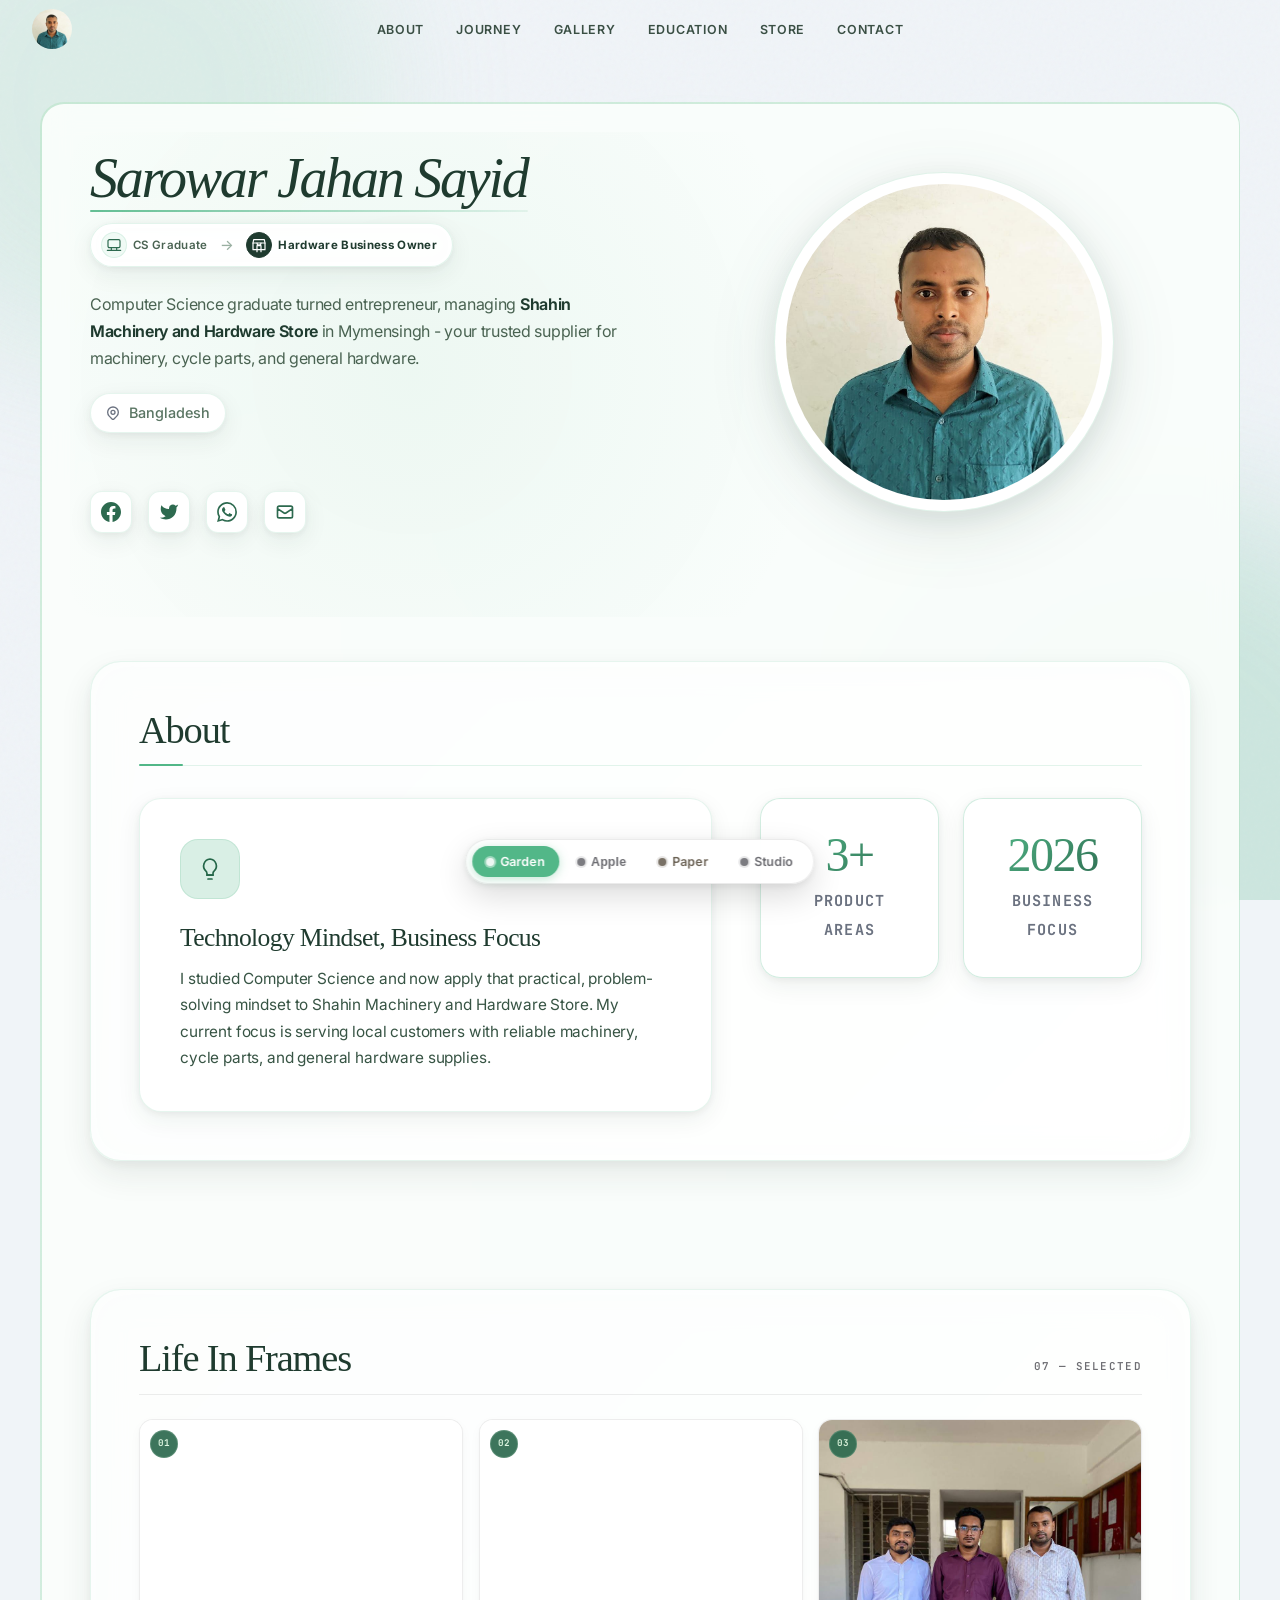
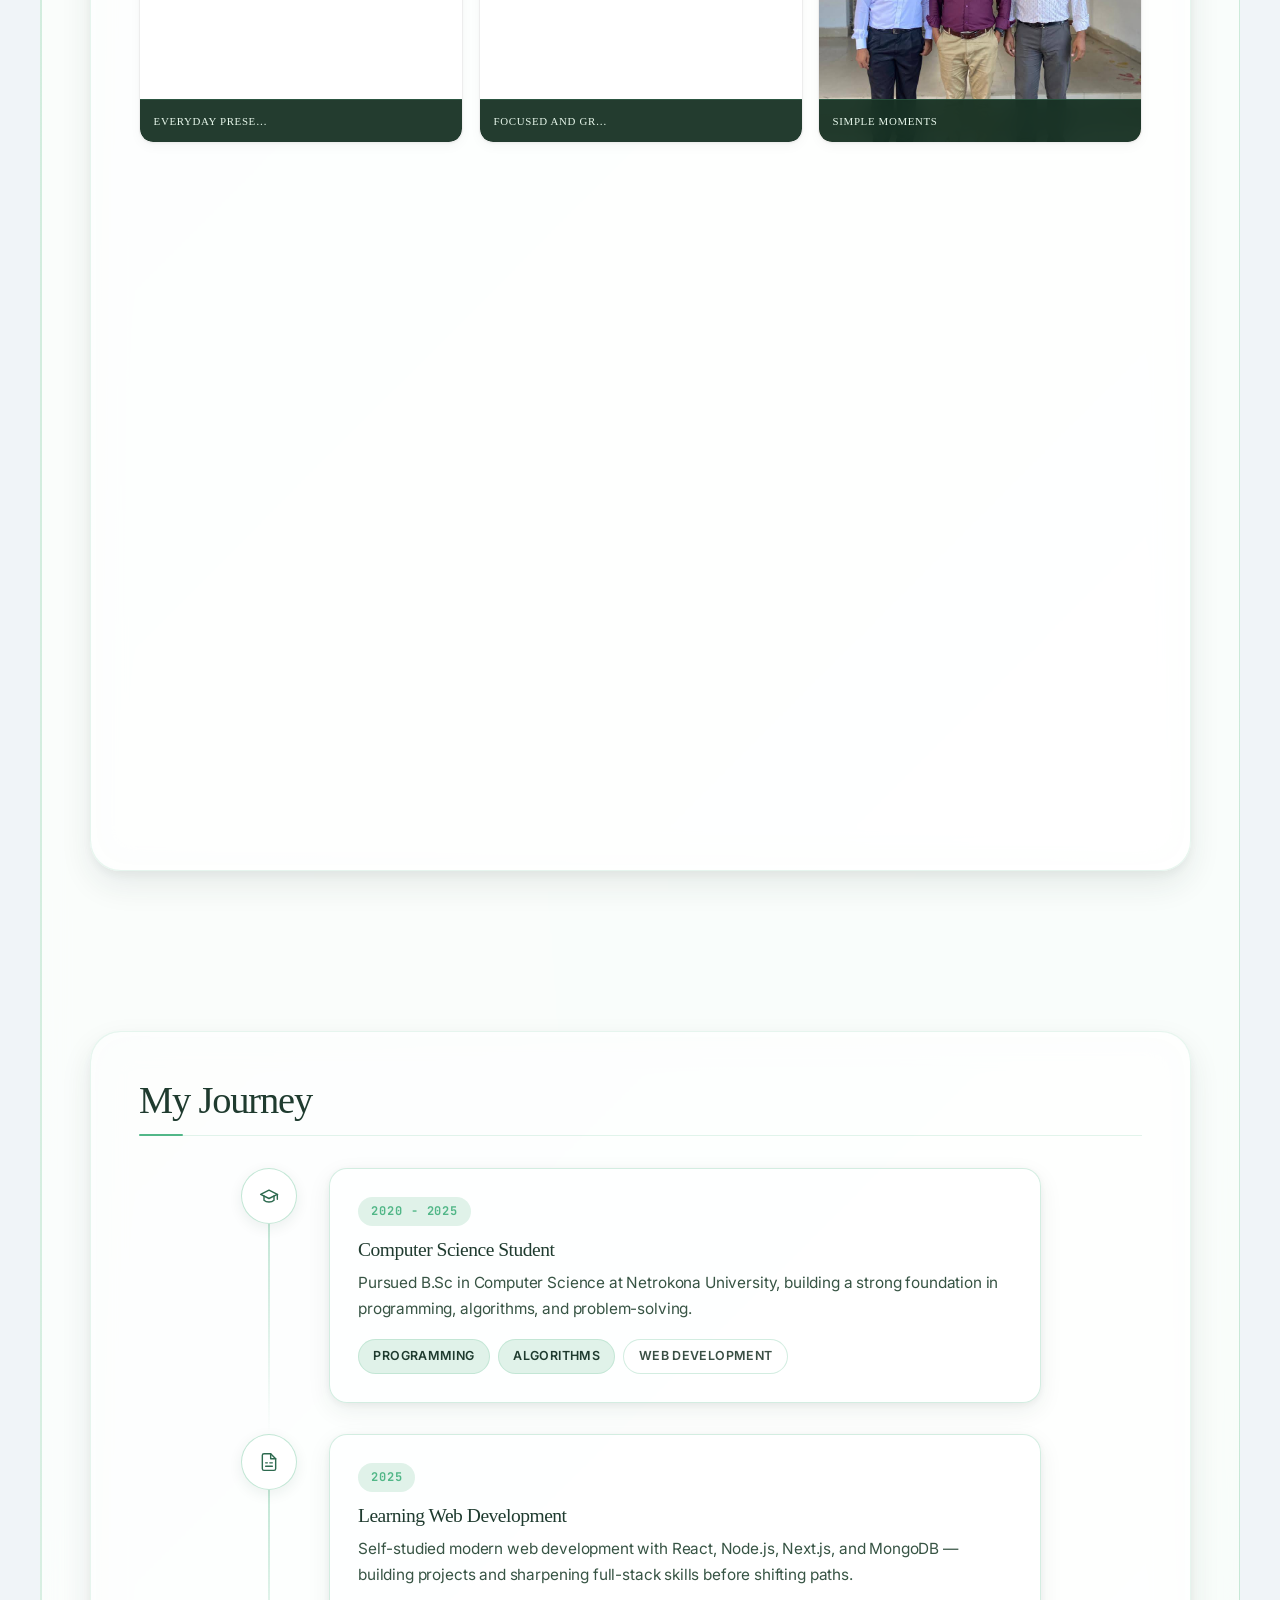
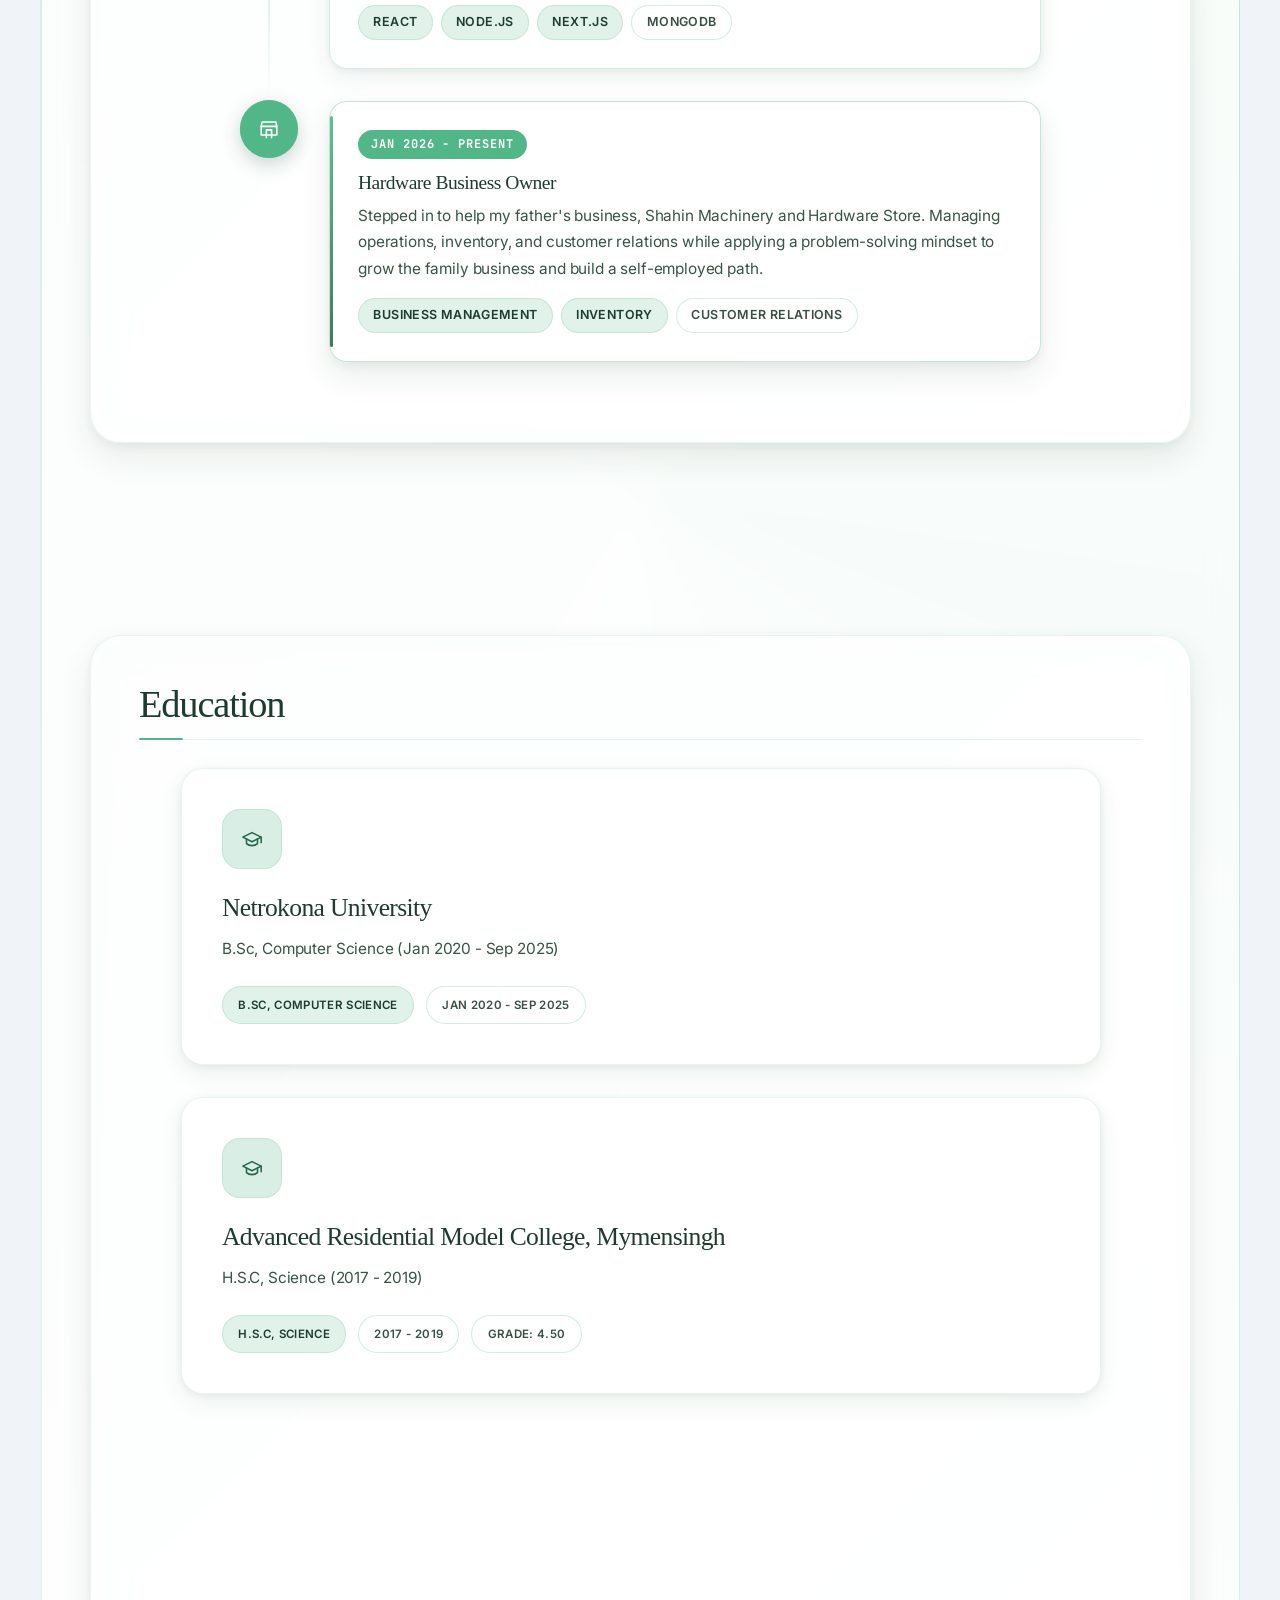
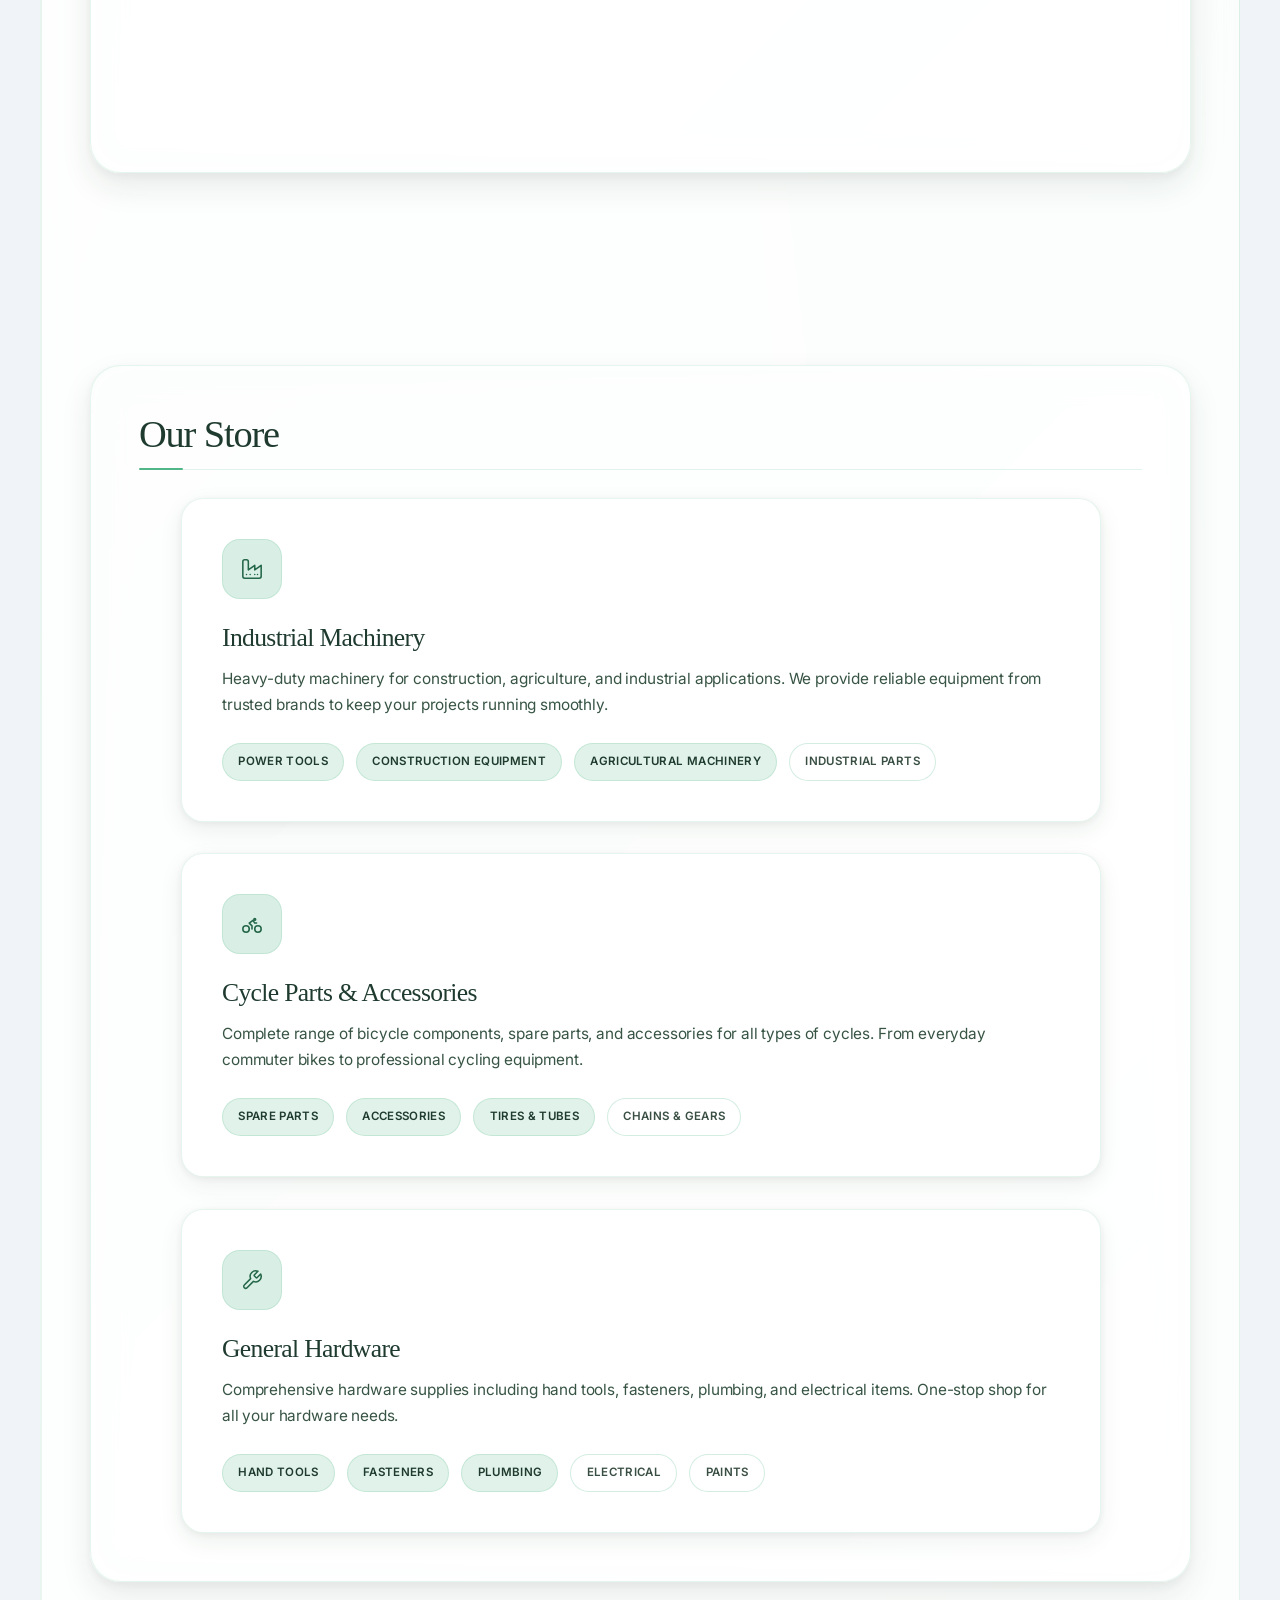
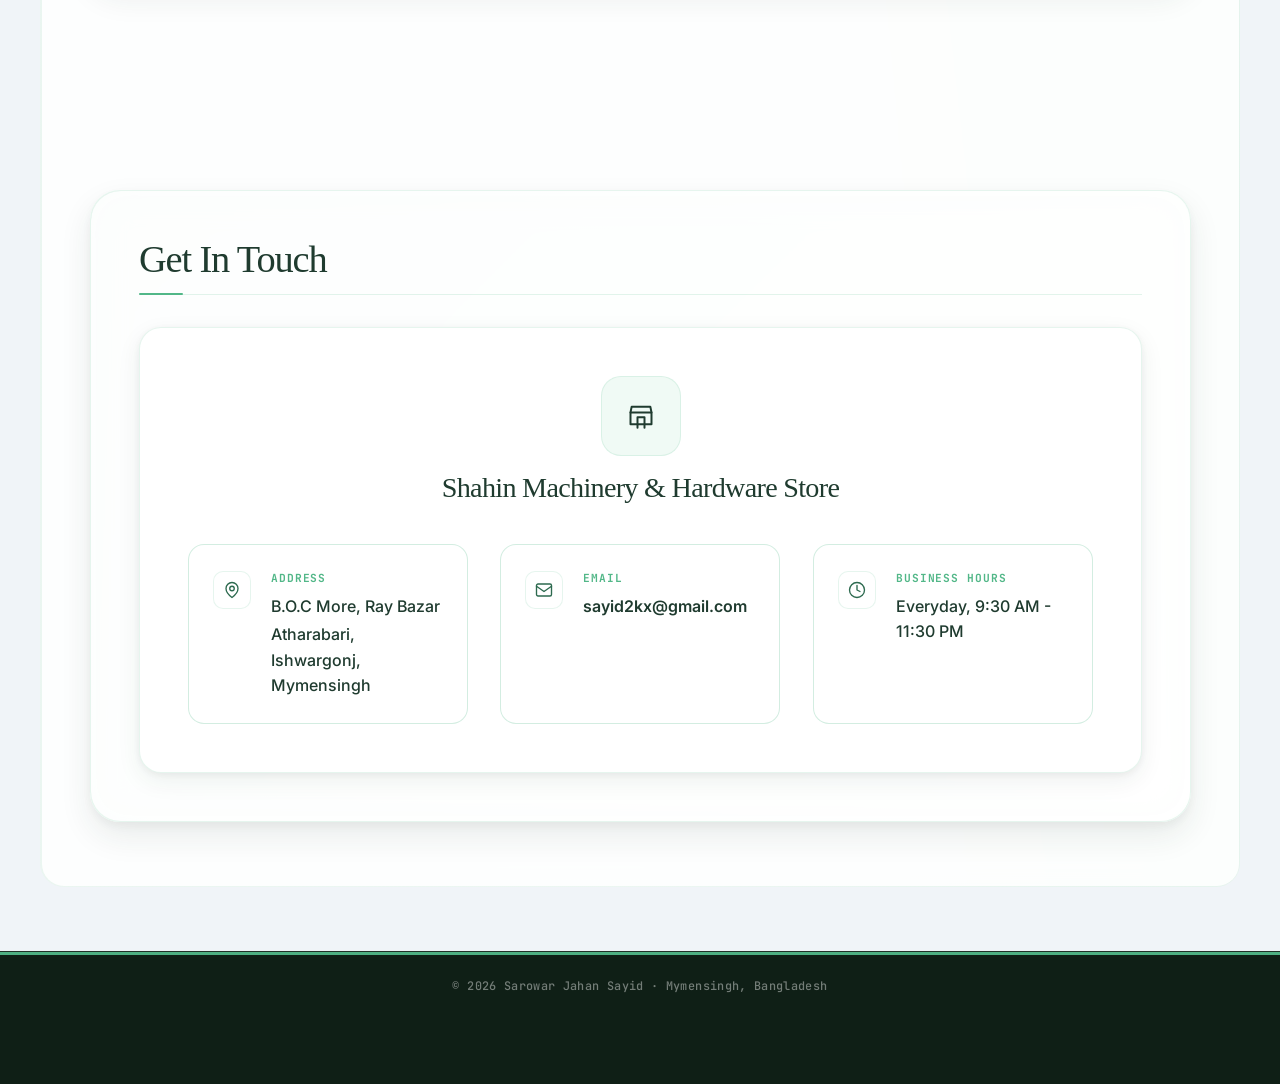
==== commit baa1da76: "premium: typography system, studio gallery unified, theme-unique captions, footer & nav polish - Gar" ====
--- a/index.html
+++ b/index.html
@@ -27,7 +27,8 @@
       content="Managing Shahin Machinery and Hardware Store in Mymensingh, Bangladesh"
     />
     <link rel="preload" as="image" href="assets/Sayid.jpg" />
-    <link rel="icon" type="image/png" href="assets/Sayid.jpg" />
+    <link rel="icon" type="image/svg+xml" href="assets/favicon.svg" />
+    <link rel="alternate icon" type="image/png" href="assets/Sayid.jpg" />
     <title>Sarowar Jahan Sayid - Hardware Business Owner | Shahin Machinery</title>
     <link rel="preconnect" href="https://fonts.googleapis.com" />
     <link rel="preconnect" href="https://fonts.gstatic.com" crossorigin />
@@ -91,14 +92,14 @@
             <h1>
               <span class="name">Sarowar Jahan Sayid</span>
             </h1>
-            <div class="transition-badge">
+            <div class="transition-badge" aria-label="Career transition">
               <span class="badge-item">
-                <span class="badge-icon">💻</span>
+                <span class="badge-icon" aria-hidden="true"><svg width="16" height="16" viewBox="0 0 24 24" fill="none" stroke="currentColor" stroke-width="1.8" stroke-linecap="round" stroke-linejoin="round"><rect x="3" y="4" width="18" height="12" rx="2"/><path d="M2 20h20"/><path d="M8 16l0 4"/><path d="M16 16l0 4"/></svg></span>
                 <span class="badge-text">CS Graduate</span>
               </span>
-              <span class="badge-arrow">→</span>
+              <span class="badge-arrow" aria-hidden="true">→</span>
               <span class="badge-item current">
-                <span class="badge-icon">🏪</span>
+                <span class="badge-icon" aria-hidden="true"><svg width="16" height="16" viewBox="0 0 24 24" fill="none" stroke="currentColor" stroke-width="1.8" stroke-linecap="round" stroke-linejoin="round"><path d="M3 9l1-5h16l1 5"/><path d="M3 9h18v10H3z"/><path d="M9 22V13h6v9"/><path d="M9 9a3 3 0 0 0 6 0"/></svg></span>
                 <span class="badge-text">Hardware Business Owner</span>
               </span>
             </div>
@@ -179,7 +180,7 @@
               <div class="about-grid">
                 <div class="about-text">
                   <article class="about-card">
-                    <div class="card-icon">👋</div>
+                    <div class="card-icon" aria-hidden="true"><svg width="24" height="24" viewBox="0 0 24 24" fill="none" stroke="currentColor" stroke-width="1.7" stroke-linecap="round" stroke-linejoin="round"><path d="M9 18h6"/><path d="M10 22h4"/><path d="M12 2a7 7 0 0 0-4 12.2c.3.2.6.6.7 1 .2.6.3 1.3.3 2v1h6v-1c0-.7 0-1.4.3-2 .1-.4.4-.8.7-1A7 7 0 0 0 12 2z"/></svg></div>
                     <h3>Technology Mindset, Business Focus</h3>
                     <p>
                       I studied Computer Science and now apply that practical,
@@ -209,6 +210,7 @@
           <div class="section-border">
             <div class="gallery-header">
               <h2>Life In Frames</h2>
+              <span class="gallery-count" aria-label="7 photos">07 — Selected</span>
             </div>
 
             <div class="gallery-grid" aria-label="Personal photo gallery">
@@ -264,7 +266,7 @@
             <div class="journey-timeline">
               <div class="journey-step">
                 <div class="journey-marker">
-                  <div class="journey-dot">🎓</div>
+                  <div class="journey-dot" aria-hidden="true"><svg width="20" height="20" viewBox="0 0 24 24" fill="none" stroke="currentColor" stroke-width="1.7" stroke-linecap="round" stroke-linejoin="round"><path d="M22 10v6"/><path d="M2 10l10-5 10 5-10 5z"/><path d="M6 12v5c3 3 9 3 12 0v-5"/></svg></div>
                   <div class="journey-line"></div>
                 </div>
                 <div class="journey-card">
@@ -281,7 +283,7 @@
 
               <div class="journey-step">
                 <div class="journey-marker">
-                  <div class="journey-dot">💻</div>
+                  <div class="journey-dot" aria-hidden="true"><svg width="20" height="20" viewBox="0 0 24 24" fill="none" stroke="currentColor" stroke-width="1.7" stroke-linecap="round" stroke-linejoin="round"><path d="M14 2H6a2 2 0 0 0-2 2v16a2 2 0 0 0 2 2h12a2 2 0 0 0 2-2V8z"/><path d="M14 2v6h6"/><path d="M10 13H8"/><path d="M16 17H8"/><path d="M13 13h3"/></svg></div>
                   <div class="journey-line"></div>
                 </div>
                 <div class="journey-card">
@@ -299,7 +301,7 @@
 
               <div class="journey-step">
                 <div class="journey-marker">
-                  <div class="journey-dot current">🏪</div>
+                  <div class="journey-dot current" aria-hidden="true"><svg width="20" height="20" viewBox="0 0 24 24" fill="none" stroke="currentColor" stroke-width="1.8" stroke-linecap="round" stroke-linejoin="round"><path d="M3 9l1-5h16l1 5"/><path d="M3 9h18v10H3z"/><path d="M9 22V13h6v9"/></svg></div>
                 </div>
                 <div class="journey-card current">
                   <span class="journey-year current-year">Jan 2026 - Present</span>
@@ -321,7 +323,7 @@
             <h2>Education</h2>
             <div class="skills-wrapper education-wrapper">
               <div class="skills-feature education-feature">
-                <div class="feature-icon">🎓</div>
+                <div class="feature-icon" aria-hidden="true"><svg width="22" height="22" viewBox="0 0 24 24" fill="none" stroke="currentColor" stroke-width="1.7" stroke-linecap="round" stroke-linejoin="round"><path d="M22 10v6"/><path d="M2 10l10-5 10 5-10 5z"/><path d="M6 12v5c3 3 9 3 12 0v-5"/></svg></div>
                 <div class="feature-content">
                   <h3>Netrokona University</h3>
                   <p>B.Sc, Computer Science (Jan 2020 - Sep 2025)</p>
@@ -335,7 +337,7 @@
               </div>
 
               <div class="skills-feature education-feature">
-                <div class="feature-icon">🎓</div>
+                <div class="feature-icon" aria-hidden="true"><svg width="22" height="22" viewBox="0 0 24 24" fill="none" stroke="currentColor" stroke-width="1.7" stroke-linecap="round" stroke-linejoin="round"><path d="M22 10v6"/><path d="M2 10l10-5 10 5-10 5z"/><path d="M6 12v5c3 3 9 3 12 0v-5"/></svg></div>
                 <div class="feature-content">
                   <h3>Advanced Residential Model College, Mymensingh</h3>
                   <p>H.S.C, Science (2017 - 2019)</p>
@@ -348,7 +350,7 @@
               </div>
 
               <div class="skills-feature education-feature">
-                <div class="feature-icon">🎓</div>
+                <div class="feature-icon" aria-hidden="true"><svg width="22" height="22" viewBox="0 0 24 24" fill="none" stroke="currentColor" stroke-width="1.7" stroke-linecap="round" stroke-linejoin="round"><path d="M22 10v6"/><path d="M2 10l10-5 10 5-10 5z"/><path d="M6 12v5c3 3 9 3 12 0v-5"/></svg></div>
                 <div class="feature-content">
                   <h3>Atharabari M.C High School</h3>
                   <p>S.S.C, Science (2012 - 2017)</p>
@@ -368,7 +370,7 @@
             <h2>Our Store</h2>
             <div class="skills-wrapper">
               <div class="skills-feature">
-                <div class="feature-icon">⚙️</div>
+                <div class="feature-icon" aria-hidden="true"><svg width="22" height="22" viewBox="0 0 24 24" fill="none" stroke="currentColor" stroke-width="1.7" stroke-linecap="round" stroke-linejoin="round"><path d="M2 20a2 2 0 0 0 2 2h16a2 2 0 0 0 2-2V8l-7 5V8l-7 5V4a2 2 0 0 0-2-2H4a2 2 0 0 0-2 2z"/><path d="M6 18h.01"/><path d="M10 18h.01"/><path d="M15 18h.01"/><path d="M18 18h.01"/></svg></div>
                 <div class="feature-content">
                   <h3>Industrial Machinery</h3>
                   <p>
@@ -386,7 +388,7 @@
               </div>
 
               <div class="skills-feature">
-                <div class="feature-icon">🚲</div>
+                <div class="feature-icon" aria-hidden="true"><svg width="22" height="22" viewBox="0 0 24 24" fill="none" stroke="currentColor" stroke-width="1.7" stroke-linecap="round" stroke-linejoin="round"><circle cx="5.5" cy="17.5" r="3.5"/><circle cx="18.5" cy="17.5" r="3.5"/><path d="M15 6a1 1 0 1 0 0 2 1 1 0 0 0 0-2z"/><path d="M12 17.5V14l-3-3 4-3 2 3h2"/></svg></div>
                 <div class="feature-content">
                   <h3>Cycle Parts & Accessories</h3>
                   <p>
@@ -404,7 +406,7 @@
               </div>
 
               <div class="skills-feature">
-                <div class="feature-icon">🔧</div>
+                <div class="feature-icon" aria-hidden="true"><svg width="22" height="22" viewBox="0 0 24 24" fill="none" stroke="currentColor" stroke-width="1.7" stroke-linecap="round" stroke-linejoin="round"><path d="M14.7 6.3a1 1 0 0 0 0 1.4l1.6 1.6a1 1 0 0 0 1.4 0l3.77-3.77a6 6 0 0 1-7.94 7.94l-6.91 6.91a2.12 2.12 0 0 1-3-3l6.91-6.91a6 6 0 0 1 7.94-7.94l-3.76 3.76z"/></svg></div>
                 <div class="feature-content">
                   <h3>General Hardware</h3>
                   <p>
@@ -431,12 +433,12 @@
             <div class="contact-content">
               <div class="contact-card">
                 <div class="contact-header">
-                  <div class="contact-logo">🏪</div>
+                  <div class="contact-logo" aria-hidden="true"><svg width="28" height="28" viewBox="0 0 24 24" fill="none" stroke="currentColor" stroke-width="1.7" stroke-linecap="round" stroke-linejoin="round"><path d="M3 9l1-5h16l1 5"/><path d="M3 9h18v10H3z"/><path d="M9 22V13h6v9"/></svg></div>
                   <h3>Shahin Machinery & Hardware Store</h3>
                 </div>
                 <div class="contact-details">
                   <div class="contact-item">
-                    <div class="contact-icon">📍</div>
+                    <div class="contact-icon" aria-hidden="true"><svg width="18" height="18" viewBox="0 0 24 24" fill="none" stroke="currentColor" stroke-width="1.8" stroke-linecap="round" stroke-linejoin="round"><path d="M20 10c0 6-8 12-8 12s-8-6-8-12a8 8 0 0 1 16 0z"/><circle cx="12" cy="10" r="3"/></svg></div>
                     <div class="contact-info">
                       <span class="contact-label">Address</span>
                       <p>B.O.C More, Ray Bazar</p>
@@ -444,14 +446,14 @@
                     </div>
                   </div>
                   <div class="contact-item">
-                    <div class="contact-icon">📧</div>
+                    <div class="contact-icon" aria-hidden="true"><svg width="18" height="18" viewBox="0 0 24 24" fill="none" stroke="currentColor" stroke-width="1.8" stroke-linecap="round" stroke-linejoin="round"><rect x="2" y="4" width="20" height="16" rx="2"/><path d="m2 7 10 7 10-7"/></svg></div>
                     <div class="contact-info">
                       <span class="contact-label">Email</span>
                       <p><a href="mailto:sayid2kx@gmail.com">sayid2kx@gmail.com</a></p>
                     </div>
                   </div>
                   <div class="contact-item">
-                    <div class="contact-icon">🕐</div>
+                    <div class="contact-icon" aria-hidden="true"><svg width="18" height="18" viewBox="0 0 24 24" fill="none" stroke="currentColor" stroke-width="1.8" stroke-linecap="round" stroke-linejoin="round"><circle cx="12" cy="12" r="10"/><path d="M12 6v6l4 2"/></svg></div>
                     <div class="contact-info">
                       <span class="contact-label">Business Hours</span>
                       <p>Everyday, 9:30 AM - 11:30 PM</p>
@@ -466,7 +468,9 @@
     </main>
 
     <footer>
-      <p>© Sarowar Jahan Sayid</p>
+      <div class="footer-inner">
+        <span class="footer-copy">© <span id="footer-year">2026</span> Sarowar Jahan Sayid · Mymensingh, Bangladesh</span>
+      </div>
     </footer>
 
     <div class="theme-dock" role="radiogroup" aria-label="Select theme">
--- a/style.css
+++ b/style.css
@@ -27,18 +27,24 @@
   --radius-lg: 30px;
   --radius-card: 22px;
   --radius-pill: 999px;
-  --font-display: -apple-system, BlinkMacSystemFont, "Segoe UI", Roboto, "Helvetica Neue", Arial, sans-serif;
-  --font-heading: -apple-system, BlinkMacSystemFont, "Segoe UI", Roboto, "Helvetica Neue", Arial, sans-serif;
+  --font-display: "Inter", -apple-system, BlinkMacSystemFont, "Segoe UI", Roboto, "Helvetica Neue", Arial, sans-serif;
+  --font-heading: "Instrument Serif", Georgia, serif;
+  --font-mono: "JetBrains Mono", ui-monospace, SFMono-Regular, Menlo, monospace;
   --nav-bg-scrolled: rgba(255, 255, 255, 0.85);
-  --blob-opacity: 0.3;
+  --blob-opacity: 0.22;
   --main-gradient: conic-gradient(from 180deg at 50% 50%, #d9f7d6, #b7efc5, #95d5b2, #74c69d, #52b788, #d9f7d6);
-}
-
-/* Garden is default (current) - explicit for clarity */
+  --hairline: 1px solid rgba(82, 183, 136, 0.14);
+  --shadow-soft: 0 8px 24px rgba(31, 59, 47, 0.07), 0 2px 8px rgba(31, 59, 47, 0.06);
+  --shadow-card: 0 14px 32px rgba(31, 59, 47, 0.09), 0 4px 12px rgba(31, 59, 47, 0.05);
+}
+
+/* Garden is default — premium editorial + clean sans */
 [data-theme="garden"] {
   --bg: #f0f4f8;
   --accent: #52b788;
   --accent-strong: #2d6a4f;
+  --font-display: "Inter", -apple-system, BlinkMacSystemFont, "Segoe UI", Roboto, "Helvetica Neue", Arial, sans-serif;
+  --font-heading: "Instrument Serif", Georgia, serif;
 }
 
 /* ── Cupertino — True Apple.com (f5f5f7, SF Pro, 18px bento, whisper shadows) ── */
@@ -140,6 +146,40 @@
   text-rendering: optimizeLegibility;
 }
 
+::selection {
+  background: rgba(82, 183, 136, 0.22);
+  color: #1f3b2f;
+}
+
+/* subtle film grain — premium texture */
+body::before {
+  content: "";
+  position: fixed;
+  inset: 0;
+  z-index: -1;
+  pointer-events: none;
+  opacity: 0.032;
+  background-image: url("data:image/svg+xml,%3Csvg viewBox='0 0 256 256' xmlns='http://www.w3.org/2000/svg'%3E%3Cfilter id='noiseFilter'%3E%3CfeTurbulence type='fractalNoise' baseFrequency='0.9' numOctaves='4' stitchTiles='stitch'/%3E%3C/filter%3E%3Crect width='100%25' height='100%25' filter='url(%23noiseFilter)'/%3E%3C/svg%3E");
+}
+
+/* ── Reveal (scroll) ── */
+.reveal {
+  opacity: 0;
+  transform: translateY(18px);
+  transition: opacity 0.7s cubic-bezier(0.16, 1, 0.3, 1), transform 0.7s cubic-bezier(0.16, 1, 0.3, 1);
+  will-change: opacity, transform;
+}
+.reveal.in {
+  opacity: 1;
+  transform: none;
+}
+@media (prefers-reduced-motion: reduce) {
+  .reveal { opacity: 1; transform: none; transition: none; }
+}
+.reveal-delay-1 { transition-delay: 0.06s; }
+.reveal-delay-2 { transition-delay: 0.12s; }
+.reveal-delay-3 { transition-delay: 0.18s; }
+
 @keyframes move {
   from {
     transform: translate(0, 0) rotate(0deg);
@@ -202,40 +242,40 @@
 .blob {
   position: absolute;
   border-radius: 50%;
-  filter: blur(60px);
-  opacity: 0.3;
-  transition: background 0.3s;
+  filter: blur(70px);
+  opacity: var(--blob-opacity);
+  transition: background 0.4s ease;
   will-change: transform;
   -webkit-transform: translateZ(0);
   transform: translateZ(0);
 }
 
 .blob.blob1 {
-  width: 450px;
-  height: 450px;
-  background: #4285f4;
-  top: -150px;
-  left: -150px;
-  animation: move 25s infinite alternate;
+  width: 520px;
+  height: 520px;
+  background: #95d5b2;
+  top: -160px;
+  left: -140px;
+  animation: move 26s infinite alternate;
 }
 
 .blob.blob2 {
-  width: 550px;
-  height: 550px;
-  background: #ea4335;
-  bottom: -200px;
-  right: -200px;
-  animation: move 30s infinite alternate-reverse;
+  width: 620px;
+  height: 620px;
+  background: #52b788;
+  bottom: -220px;
+  right: -180px;
+  animation: move 32s infinite alternate-reverse;
 }
 
 .blob.blob3 {
-  width: 350px;
-  height: 350px;
-  background: #fbbc04;
-  top: 50%;
-  left: 50%;
+  width: 420px;
+  height: 420px;
+  background: #d8f3dc;
+  top: 48%;
+  left: 54%;
   transform: translate(-50%, -50%);
-  animation: move 20s infinite alternate;
+  animation: move 22s infinite alternate;
 }
 
 nav {
@@ -254,15 +294,15 @@
 }
 
 nav.scrolled .nav-container {
-  background: rgba(255, 255, 255, 0.85);
-  -webkit-backdrop-filter: blur(20px);
-  backdrop-filter: blur(20px);
-  box-shadow: 0 8px 32px rgba(0, 0, 0, 0.12);
-  border-radius: 50px;
-  padding: 0.75rem 2rem;
-  max-width: 1200px;
+  background: rgba(255, 255, 255, 0.9);
+  -webkit-backdrop-filter: blur(18px) saturate(160%);
+  backdrop-filter: blur(18px) saturate(160%);
+  box-shadow: 0 8px 28px rgba(31, 59, 47, 0.08), 0 1px 4px rgba(31, 59, 47, 0.06);
+  border-radius: 999px;
+  padding: 0.6rem 1.4rem 0.6rem 1.1rem;
+  max-width: 760px;
   width: auto;
-  border: 1px solid rgba(255, 255, 255, 0.3);
+  border: var(--hairline);
   margin: 0 auto;
 }
 
@@ -320,11 +360,14 @@
 }
 
 nav .nav-links a {
-  color: var(--text-dark);
+  color: #3a4f44;
   text-decoration: none;
-  transition: all 0.3s;
-  font-size: 0.95rem;
-  font-weight: 500;
+  transition: color 0.25s ease;
+  font-family: var(--font-mono);
+  font-size: 0.78rem;
+  font-weight: 600;
+  letter-spacing: 0.06em;
+  text-transform: uppercase;
   position: relative;
 }
 
@@ -334,14 +377,14 @@
   bottom: -4px;
   left: 0;
   width: 0;
-  height: 2px;
-  background: linear-gradient(90deg, #52b788, #34a853);
-  transition: width 0.3s ease;
-  border-radius: 2px;
+  height: 1.5px;
+  background: #2d6a4f;
+  transition: width 0.3s cubic-bezier(0.16, 1, 0.3, 1);
+  border-radius: 1px;
 }
 
 nav .nav-links a:hover {
-  color: var(--primary-color);
+  color: #1f3b2f;
 }
 
 nav .nav-links a:hover::after {
@@ -351,7 +394,7 @@
 .main-container {
   max-width: 1200px;
   margin: 8rem auto 4rem;
-  padding: 2px;
+  padding: 1.5px;
   position: relative;
   border-radius: 24px;
   z-index: 1;
@@ -364,22 +407,23 @@
   border-radius: 24px;
   background: conic-gradient(
     from 180deg at 50% 50%,
-    #d9f7d6,
-    #b7efc5,
+    #e8f8ec,
+    #d7f0de,
+    #bfe9cc,
+    #a8dfbb,
     #95d5b2,
-    #74c69d,
-    #52b788,
-    #d9f7d6
+    #e8f8ec
   );
   z-index: -1;
+  opacity: 0.55;
 }
 
 .main-content {
   padding: 3rem;
   border-radius: 22px;
-  background: rgba(255, 255, 255, 0.8);
-  -webkit-backdrop-filter: blur(15px);
-  backdrop-filter: blur(15px);
+  background: rgba(255, 255, 255, 0.88);
+  -webkit-backdrop-filter: blur(14px);
+  backdrop-filter: blur(14px);
 }
 
 .hero {
@@ -409,47 +453,73 @@
 }
 
 .hero .hero-content h1 {
-  font-size: clamp(1.8rem, 4vw, 3rem);
-  margin-bottom: 1.5rem;
+  font-size: clamp(2rem, 4.2vw, 3.4rem);
+  margin-bottom: 1.1rem;
   color: var(--text-dark);
-  font-family: "Courier New", monospace;
-  animation: fadeInUp 0.8s ease-out;
-  line-height: 1.2;
+  font-family: var(--font-heading);
+  font-weight: 400;
+  letter-spacing: -0.03em;
+  line-height: 0.95;
+  animation: fadeInUp 0.75s cubic-bezier(0.16, 1, 0.3, 1);
   word-break: break-word;
 }
 
 .hero .hero-content h1 .name {
-  color: var(--text-dark);
-  background: linear-gradient(135deg, #52b788, #2d6a4f);
-  -webkit-background-clip: text;
-  -webkit-text-fill-color: transparent;
-  background-clip: text;
-  font-weight: 700;
+  color: #1f3b2f;
+  font-family: var(--font-heading);
+  font-weight: 400;
+  font-style: italic;
+  letter-spacing: -0.04em;
+  line-height: 0.95;
+  /* subtle hairline underline rather than gradient-clip for premium readability */
+  text-decoration: none;
+  position: relative;
+  display: inline-block;
+}
+
+.hero .hero-content h1 .name::after {
+  content: "";
+  position: absolute;
+  left: 0;
+  right: 0;
+  bottom: -0.12em;
+  height: 2px;
+  background: linear-gradient(90deg, #52b788 0%, rgba(82,183,136,0.12) 100%);
+  border-radius: 1px;
+  opacity: 0.9;
 }
 
 .hero .hero-content .tagline {
-  font-size: clamp(0.95rem, 1.6vw, 1.2rem);
-  color: var(--text-light);
-  margin-bottom: 1.5rem;
-  line-height: 1.8;
-  animation: fadeInUp 0.8s ease-out 0.2s both;
+  font-size: clamp(0.98rem, 1.35vw, 1.12rem);
+  color: #4a6352;
+  margin-bottom: 1.35rem;
+  line-height: 1.7;
+  animation: fadeInUp 0.75s cubic-bezier(0.16, 1, 0.3, 1) 0.12s both;
   font-weight: 400;
-  max-width: 90%;
+  letter-spacing: -0.015em;
+  max-width: 62ch;
+}
+
+.hero .hero-content .tagline strong {
+  font-weight: 600;
+  color: #1f3b2f;
+  letter-spacing: -0.02em;
 }
 
 .hero .hero-content .location {
-  color: var(--text-light);
-  margin-bottom: 2rem;
-  font-size: 1rem;
-  animation: fadeInUp 0.8s ease-out 0.3s both;
+  color: #5a7563;
+  margin-bottom: 1.6rem;
+  font-size: 0.9rem;
+  animation: fadeInUp 0.75s cubic-bezier(0.16, 1, 0.3, 1) 0.18s both;
   font-weight: 500;
   display: inline-flex;
   align-items: center;
   gap: 0.5rem;
-  padding: 0.5rem 1rem;
-  background: rgba(82, 183, 136, 0.1);
-  border-radius: 20px;
-  border: 1px solid rgba(82, 183, 136, 0.2);
+  padding: 0.45rem 0.9rem;
+  background: #ffffff;
+  border-radius: 999px;
+  border: var(--hairline);
+  box-shadow: var(--shadow-soft);
   transition: all 0.3s ease;
 }
 
@@ -478,14 +548,14 @@
   align-items: center;
   gap: 0.75rem;
   margin-bottom: 1.5rem;
-  padding: 0.6rem 1.25rem;
-  background: rgba(255, 255, 255, 0.7);
+  padding: 0.5rem 0.9rem 0.5rem 0.6rem;
+  background: rgba(255, 255, 255, 0.92);
   -webkit-backdrop-filter: blur(10px);
   backdrop-filter: blur(10px);
-  border-radius: 50px;
-  border: 1.5px solid rgba(82, 183, 136, 0.35);
-  box-shadow: 0 4px 15px rgba(82, 183, 136, 0.15);
-  animation: fadeInUp 0.8s ease-out 0.1s both;
+  border-radius: 999px;
+  border: 1px solid rgba(82, 183, 136, 0.16);
+  box-shadow: var(--shadow-soft);
+  animation: fadeInUp 0.75s cubic-bezier(0.16, 1, 0.3, 1) 0.08s both;
 }
 
 .badge-item {
@@ -495,28 +565,42 @@
 }
 
 .badge-icon {
-  font-size: 1.1rem;
+  width: 26px;
+  height: 26px;
+  border-radius: 999px;
+  background: #f0faf5;
+  border: 1px solid rgba(82,183,136,0.14);
+  display: grid;
+  place-items: center;
+  color: #2d6a4f;
+  flex-shrink: 0;
+}
+.badge-item.current .badge-icon {
+  background: #1f3b2f;
+  color: #fff;
+  border-color: #1f3b2f;
 }
 
 .badge-text {
-  font-size: 0.8rem;
+  font-family: var(--font-mono);
+  font-size: 0.74rem;
   font-weight: 600;
-  color: #375444;
+  color: #4a6352;
   white-space: nowrap;
+  letter-spacing: 0.02em;
 }
 
 .badge-item.current .badge-text {
   color: #1f3b2f;
-  background: linear-gradient(135deg, #52b788, #2d6a4f);
-  -webkit-background-clip: text;
-  -webkit-text-fill-color: transparent;
-  background-clip: text;
+  background: none;
+  -webkit-text-fill-color: #1f3b2f;
+  font-weight: 700;
 }
 
 .badge-arrow {
-  color: #52b788;
-  font-size: 1.1rem;
-  font-weight: 700;
+  color: #9ab0a2;
+  font-size: 0.9rem;
+  font-weight: 500;
 }
 
 .hero .social-links {
@@ -527,19 +611,18 @@
 }
 
 .hero .social-links a {
-  width: 44px;
-  height: 44px;
-  background: rgba(255, 255, 255, 0.7);
-  border-radius: 14px;
+  width: 42px;
+  height: 42px;
+  background: #ffffff;
+  border-radius: 12px;
   display: flex;
   align-items: center;
   justify-content: center;
-  color: var(--text-dark);
-  transition: all 0.3s cubic-bezier(0.4, 0, 0.2, 1);
+  color: #2d6a4f;
+  transition: transform 0.3s cubic-bezier(0.16, 1, 0.3, 1), box-shadow 0.3s ease, border-color 0.3s ease, background 0.3s ease, color 0.3s ease;
   text-decoration: none;
-  -webkit-backdrop-filter: blur(10px);
-  backdrop-filter: blur(10px);
-  border: 1.5px solid rgba(82, 183, 136, 0.3);
+  border: var(--hairline);
+  box-shadow: var(--shadow-soft);
   position: relative;
   overflow: hidden;
 }
@@ -548,21 +631,17 @@
   content: "";
   position: absolute;
   inset: 0;
-  background: linear-gradient(
-    135deg,
-    rgba(82, 183, 136, 0.2),
-    rgba(52, 168, 83, 0.2)
-  );
+  background: #1f3b2f;
   opacity: 0;
-  transition: opacity 0.3s;
+  transition: opacity 0.3s ease;
 }
 
 .hero .social-links a:hover {
-  background: linear-gradient(135deg, #52b788, #34a853);
-  color: white;
-  transform: translateY(-5px) scale(1.05);
-  box-shadow: 0 8px 20px rgba(82, 183, 136, 0.4);
-  border-color: rgba(82, 183, 136, 0.6);
+  background: #1f3b2f;
+  color: #fff;
+  transform: translateY(-3px);
+  box-shadow: var(--shadow-card);
+  border-color: #1f3b2f;
 }
 
 .hero .social-links a:hover::before {
@@ -570,13 +649,13 @@
 }
 
 .hero .social-links a:hover svg {
-  transform: scale(1.1) rotate(5deg);
+  transform: translateY(-1px);
 }
 
 .hero .social-links a svg {
   position: relative;
   z-index: 1;
-  transition: transform 0.3s;
+  transition: transform 0.3s cubic-bezier(0.16, 1, 0.3, 1);
 }
 
 .hero .hero-image {
@@ -588,14 +667,14 @@
   width: 300px;
   height: 300px;
   border-radius: 50%;
-  padding: 8px;
+  padding: 7px;
   position: relative;
   overflow: hidden;
-  animation: fadeInScale 1s ease-out 0.3s both;
-  filter: drop-shadow(0 10px 30px rgba(82, 183, 136, 0.3));
-  background: rgba(255, 255, 255, 0.85);
-  border: 2px solid rgba(82, 183, 136, 0.35);
-  box-shadow: inset 0 0 30px rgba(82, 183, 136, 0.08);
+  animation: fadeInScale 0.9s cubic-bezier(0.16, 1, 0.3, 1) 0.18s both;
+  filter: drop-shadow(0 16px 32px rgba(31, 59, 47, 0.12));
+  background: #ffffff;
+  border: 1px solid rgba(82, 183, 136, 0.18);
+  box-shadow: 0 8px 24px rgba(31, 59, 47, 0.08), inset 0 0 0 1px rgba(255,255,255,0.9);
 }
 
 .hero .profile-pic .profile-pic-inner {
@@ -644,16 +723,16 @@
 }
 
 .framed-section h2 {
-  margin-bottom: 2.5rem;
+  margin-bottom: 1.75rem;
 }
 
 .framed-section .section-border {
   position: relative;
   padding: 3rem;
   border-radius: 30px;
-  background: rgba(255, 255, 255, 0.78);
-  border: 1px solid rgba(82, 183, 136, 0.3);
-  box-shadow: 0 28px 60px rgba(33, 74, 57, 0.16);
+  background: rgba(255, 255, 255, 0.92);
+  border: var(--hairline);
+  box-shadow: var(--shadow-card);
   overflow: hidden;
   z-index: 0;
 }
@@ -661,14 +740,15 @@
 .framed-section .section-border::before {
   content: "";
   position: absolute;
-  inset: -2px;
+  inset: -1px;
   border-radius: inherit;
   background: linear-gradient(
     135deg,
-    rgba(82, 183, 136, 0.55),
-    rgba(217, 247, 214, 0.28)
+    rgba(82, 183, 136, 0.18),
+    rgba(217, 247, 214, 0.12)
   );
   z-index: -2;
+  opacity: 0.7;
 }
 
 .framed-section .section-border::after {
@@ -676,31 +756,35 @@
   position: absolute;
   inset: 0;
   border-radius: inherit;
-  background: rgba(255, 255, 255, 0.82);
-  -webkit-backdrop-filter: blur(20px);
-  backdrop-filter: blur(20px);
+  background: rgba(255, 255, 255, 0.88);
+  -webkit-backdrop-filter: blur(16px);
+  backdrop-filter: blur(16px);
   z-index: -1;
 }
 
 h2 {
-  font-size: 2.5rem;
-  margin-bottom: 2rem;
-  color: var(--text-dark);
-  font-weight: 700;
+  font-family: var(--font-heading);
+  font-size: clamp(1.75rem, 3vw, 2.45rem);
+  font-weight: 400;
+  letter-spacing: -0.03em;
+  line-height: 1.05;
+  margin-bottom: 0.9rem;
+  color: #1f3b2f;
   position: relative;
-  display: inline-block;
-  padding-bottom: 0.5rem;
+  display: block;
+  padding-bottom: 0.9rem;
+  border-bottom: 1px solid rgba(82, 183, 136, 0.16);
 }
 
 h2::after {
   content: "";
   position: absolute;
-  bottom: 0;
+  bottom: -1px;
   left: 0;
-  width: 60px;
-  height: 4px;
-  background: linear-gradient(90deg, #52b788, #34a853);
-  border-radius: 2px;
+  width: 48px;
+  height: 2px;
+  background: #52b788;
+  border-radius: 1px;
 }
 
 .about-content {
@@ -727,15 +811,11 @@
   position: relative;
   padding: 2.5rem;
   border-radius: 22px;
-  background: linear-gradient(
-    135deg,
-    rgba(82, 183, 136, 0.18),
-    rgba(52, 87, 70, 0.12)
-  );
-  border: 1px solid rgba(82, 183, 136, 0.25);
-  box-shadow: 0 20px 45px rgba(33, 74, 57, 0.15);
+  background: #ffffff;
+  border: var(--hairline);
+  box-shadow: var(--shadow-soft);
   overflow: hidden;
-  transition: all 0.3s ease;
+  transition: transform 0.3s cubic-bezier(0.16, 1, 0.3, 1), box-shadow 0.3s ease, border-color 0.3s ease;
 }
 
 .about-card::after {
@@ -743,16 +823,17 @@
   position: absolute;
   inset: 0;
   border-radius: inherit;
-  background: linear-gradient(
-    135deg,
-    rgba(82, 183, 136, 0.25),
-    rgba(217, 247, 214, 0.1)
-  );
+  background: radial-gradient(600px circle at var(--mx, 50%) var(--my, 50%), rgba(82,183,136,0.08), transparent 40%);
   opacity: 0;
-  transition: opacity 0.3s ease;
+  transition: opacity 0.35s ease;
   pointer-events: none;
 }
 
+.about-card:hover {
+  transform: translateY(-2px);
+  box-shadow: var(--shadow-card);
+  border-color: rgba(82,183,136,0.22);
+}
 .about-card:hover::after {
   opacity: 1;
 }
@@ -761,19 +842,31 @@
   width: 60px;
   height: 60px;
   border-radius: 18px;
-  background: rgba(82, 183, 136, 0.25);
+  background: rgba(82, 183, 136, 0.22);
   display: grid;
   place-items: center;
-  font-size: 1.5rem;
   margin-bottom: 1.5rem;
   color: #256749;
+  border: 1px solid rgba(82, 183, 136, 0.18);
+}
+.about-card .card-icon svg,
+.skills-feature .feature-icon svg,
+.journey-dot svg,
+.contact-icon svg,
+.contact-logo svg,
+.badge-icon svg {
+  display: block;
+  flex-shrink: 0;
 }
 
 .about-card h3 {
-  font-size: 1.8rem;
-  margin-bottom: 1rem;
+  font-family: var(--font-heading);
+  font-size: clamp(1.25rem, 2vw, 1.65rem);
+  margin-bottom: 0.75rem;
   color: #1f3b2f;
-  font-weight: 600;
+  font-weight: 400;
+  letter-spacing: -0.025em;
+  line-height: 1.2;
 }
 
 .about-card p {
@@ -790,22 +883,18 @@
 
 .stat-card {
   padding: 2rem 1.5rem;
-  background: linear-gradient(
-    135deg,
-    rgba(82, 183, 136, 0.15),
-    rgba(52, 168, 83, 0.1)
-  );
+  background: #ffffff;
   border-radius: 20px;
-  border: 1.5px solid rgba(82, 183, 136, 0.3);
+  border: var(--hairline);
   text-align: center;
-  transition: all 0.3s ease;
-  box-shadow: 0 4px 15px rgba(0, 0, 0, 0.05);
+  transition: transform 0.3s cubic-bezier(0.16, 1, 0.3, 1), box-shadow 0.3s ease, border-color 0.3s ease;
+  box-shadow: var(--shadow-soft);
 }
 
 .stat-card:hover {
-  transform: translateY(-8px) scale(1.05);
-  box-shadow: 0 12px 30px rgba(82, 183, 136, 0.25);
-  border-color: rgba(82, 183, 136, 0.5);
+  transform: translateY(-4px);
+  box-shadow: var(--shadow-card);
+  border-color: rgba(82,183,136,0.22);
 }
 
 .stat-card .stat-number {
@@ -840,14 +929,11 @@
   position: relative;
   padding: 2.5rem;
   border-radius: 22px;
-  background: linear-gradient(
-    135deg,
-    rgba(82, 183, 136, 0.18),
-    rgba(52, 87, 70, 0.12)
-  );
-  border: 1px solid rgba(82, 183, 136, 0.25);
-  box-shadow: 0 20px 45px rgba(33, 74, 57, 0.15);
+  background: #ffffff;
+  border: var(--hairline);
+  box-shadow: var(--shadow-soft);
   overflow: hidden;
+  transition: transform 0.3s cubic-bezier(0.16, 1, 0.3, 1), box-shadow 0.3s ease, border-color 0.3s ease;
 }
 
 .skills-feature::after {
@@ -855,16 +941,17 @@
   position: absolute;
   inset: 0;
   border-radius: inherit;
-  background: linear-gradient(
-    135deg,
-    rgba(82, 183, 136, 0.25),
-    rgba(217, 247, 214, 0.1)
-  );
+  background: radial-gradient(600px circle at var(--mx, 50%) var(--my, 50%), rgba(82,183,136,0.08), transparent 40%);
   opacity: 0;
-  transition: opacity 0.3s ease;
+  transition: opacity 0.35s ease;
   pointer-events: none;
 }
 
+.skills-feature:hover {
+  transform: translateY(-2px);
+  box-shadow: var(--shadow-card);
+  border-color: rgba(82,183,136,0.22);
+}
 .skills-feature:hover::after {
   opacity: 1;
 }
@@ -873,18 +960,22 @@
   width: 60px;
   height: 60px;
   border-radius: 18px;
-  background: rgba(82, 183, 136, 0.25);
+  background: rgba(82, 183, 136, 0.22);
   display: grid;
   place-items: center;
-  font-size: 1.5rem;
   margin-bottom: 1.5rem;
   color: #256749;
+  border: 1px solid rgba(82, 183, 136, 0.18);
 }
 
 .skills-feature .feature-content h3 {
-  font-size: 1.8rem;
-  margin-bottom: 1rem;
+  font-family: var(--font-heading);
+  font-size: clamp(1.25rem, 2vw, 1.6rem);
+  margin-bottom: 0.75rem;
   color: #1f3b2f;
+  font-weight: 400;
+  letter-spacing: -0.025em;
+  line-height: 1.2;
 }
 
 .skills-feature .feature-content p {
@@ -900,28 +991,36 @@
 }
 
 .skill-tag {
-  background: rgba(255, 255, 255, 0.6);
-  border: 1px solid rgba(229, 231, 235, 0.5);
-  color: var(--text-dark);
-  padding: 0.75rem 1.5rem;
-  border-radius: 20px;
+  background: #ffffff;
+  border: 1px solid rgba(31,59,47,0.08);
+  color: #3a4f44;
+  padding: 0.55rem 0.95rem;
+  border-radius: 999px;
   text-align: center;
-  font-size: 0.9rem;
-  font-weight: 500;
-  transition: all 0.3s;
+  font-family: var(--font-mono);
+  font-size: 0.72rem;
+  font-weight: 600;
+  letter-spacing: 0.03em;
+  text-transform: uppercase;
+  transition: transform 0.25s ease, box-shadow 0.25s ease, border-color 0.25s ease, background 0.25s ease;
 }
 
 .skill-tag.primary {
-  background: rgba(82, 183, 136, 0.2);
-  border: 1px solid rgba(82, 183, 136, 0.45);
-  color: #1f3b2f;
+  background: #1f3b2f;
+  border-color: #1f3b2f;
+  color: #fff;
 }
 
 .skill-tag:hover {
-  background: rgba(255, 255, 255, 0.8);
-  transform: translateY(-3px);
-  box-shadow: 0 4px 12px rgba(0, 0, 0, 0.15);
-  border-color: rgba(229, 231, 235, 0.8);
+  background: #ffffff;
+  transform: translateY(-2px);
+  box-shadow: var(--shadow-soft);
+  border-color: rgba(31,59,47,0.14);
+}
+.skill-tag.primary:hover {
+  background: #163023;
+  border-color: #163023;
+  color: #fff;
 }
 
 .gallery-section .section-border {
@@ -929,57 +1028,70 @@
 }
 
 .gallery-header {
-  margin-bottom: 0;
-}
-
+  display: flex;
+  align-items: flex-end;
+  justify-content: space-between;
+  gap: 1rem;
+  margin-bottom: 1.5rem;
+  padding-bottom: 1rem;
+  border-bottom: 1px solid rgba(0,0,0,0.07);
+}
 .gallery-header h2 {
-  margin-bottom: 2.5rem;
-}
-
+  margin-bottom: 0 !important;
+  padding-bottom: 0 !important;
+  border-bottom: none !important;
+}
+.gallery-header h2::after { display: none !important; }
+.gallery-count {
+  font-family: "JetBrains Mono", monospace;
+  font-size: 0.68rem;
+  font-weight: 600;
+  letter-spacing: 0.12em;
+  text-transform: uppercase;
+  color: #6e6e73;
+  white-space: nowrap;
+  flex-shrink: 0;
+  padding-bottom: 0.2rem;
+}
+@media (max-width: 640px) {
+  .gallery-header { flex-direction: column; align-items: flex-start; gap: 0.35rem; }
+}
+
+/* ── Gallery — Studio premium (unified for all themes) ── */
 .gallery-grid {
   display: grid;
-  grid-template-columns: repeat(12, minmax(0, 1fr));
-  grid-auto-flow: dense;
-  gap: clamp(0.85rem, 1.8vw, 1.35rem);
+  grid-template-columns: repeat(3, 1fr);
+  gap: 1rem;
+  counter-reset: gallery;
 }
 
 .gallery-card {
   position: relative;
-  grid-column: span 4;
-  min-height: 280px;
-  aspect-ratio: 4 / 5;
-  border-radius: 24px;
+  grid-column: auto;
+  aspect-ratio: 1;
+  min-height: 0;
+  border-radius: 14px;
   overflow: hidden;
-  background:
-    radial-gradient(circle at 20% 15%, rgba(82, 183, 136, 0.14), transparent 34%),
-    linear-gradient(135deg, rgba(255, 255, 255, 0.96), rgba(230, 246, 238, 0.82));
-  border: 1px solid rgba(82, 183, 136, 0.25);
-  box-shadow: 0 18px 42px rgba(33, 74, 57, 0.16);
+  background: #ffffff;
+  border: 1px solid rgba(0,0,0,0.07);
+  box-shadow: 0 1px 3px rgba(0,0,0,0.04), 0 4px 12px rgba(0,0,0,0.03);
   isolation: isolate;
   cursor: zoom-in;
+  transition: transform 0.55s cubic-bezier(0.16,1,0.3,1), box-shadow 0.35s ease, border-color 0.35s ease;
+  counter-increment: gallery;
 }
 
 .gallery-card:focus-visible {
-  outline: 3px solid rgba(52, 168, 83, 0.8);
-  outline-offset: 4px;
-}
-
-.gallery-card-portrait {
-  grid-column: span 3;
-  aspect-ratio: 3 / 4;
-  min-height: 340px;
-}
-
-.gallery-card-square {
-  grid-column: span 4;
-  aspect-ratio: 1 / 1;
-  min-height: 320px;
-}
-
+  outline: 2px solid var(--accent);
+  outline-offset: 3px;
+}
+
+.gallery-card-portrait,
+.gallery-card-square,
 .gallery-card-landscape {
-  grid-column: span 6;
-  aspect-ratio: 4 / 3;
-  min-height: 340px;
+  grid-column: auto;
+  aspect-ratio: 1;
+  min-height: 0;
 }
 
 .gallery-card img {
@@ -987,38 +1099,37 @@
   z-index: 0;
   width: 100%;
   height: 100%;
-  padding: clamp(0.45rem, 1vw, 0.75rem);
-  object-fit: contain;
+  padding: 0;
+  object-fit: cover;
   object-position: center;
-  transform: none;
-  transition: filter 0.35s ease;
-}
-
-.gallery-card::before {
-  content: "";
+  transform: scale(1);
+  transition: transform 0.7s cubic-bezier(0.16,1,0.3,1), filter 0.4s ease;
+}
+
+.gallery-card::before,
+.gallery-card::after { display: none; }
+
+/* index badge — subtle Swiss detail */
+.gallery-card::after {
+  content: counter(gallery, decimal-leading-zero);
+  display: grid;
+  place-items: center;
   position: absolute;
-  inset: 0;
-  z-index: 1;
-  background: linear-gradient(
-    180deg,
-    rgba(16, 42, 31, 0) 42%,
-    rgba(16, 42, 31, 0.7) 100%
-  );
-  opacity: 0.88;
-  transition: opacity 0.3s ease;
-  pointer-events: none;
-}
-
-.gallery-card::after {
-  content: "";
-  position: absolute;
-  inset: 12px;
+  top: 10px;
+  left: 10px;
   z-index: 2;
-  border: 1px solid rgba(255, 255, 255, 0.28);
-  border-radius: 18px;
-  opacity: 0;
-  transform: scale(0.98);
-  transition: opacity 0.3s ease, transform 0.3s ease;
+  width: 26px;
+  height: 26px;
+  border-radius: 999px;
+  background: rgba(17,17,17,0.88);
+  color: #fff;
+  font-family: "JetBrains Mono", monospace;
+  font-size: 0.58rem;
+  font-weight: 700;
+  letter-spacing: 0.04em;
+  line-height: 1;
+  border: 1px solid rgba(255,255,255,0.14);
+  opacity: 0.92;
   pointer-events: none;
 }
 
@@ -1027,34 +1138,62 @@
   left: 0;
   right: 0;
   bottom: 0;
-  z-index: 3;
+  z-index: 1;
   display: flex;
-  flex-direction: column;
-  gap: 0.28rem;
-  padding: clamp(0.85rem, 1.8vw, 1.15rem);
-  color: #ffffff;
+  align-items: center;
+  justify-content: space-between;
+  gap: 0.6rem;
+  padding: 0.6rem 0.85rem;
+  background: rgba(17,17,17,0.92);
+  -webkit-backdrop-filter: blur(10px) saturate(140%);
+  backdrop-filter: blur(10px) saturate(140%);
+  border-top: 1px solid rgba(255,255,255,0.08);
+  color: #fff;
 }
 
 .gallery-card figcaption strong {
   max-width: 22ch;
-  font-size: clamp(0.96rem, 1.6vw, 1.2rem);
-  font-weight: 700;
-  letter-spacing: -0.02em;
-  line-height: 1.18;
-  text-shadow: 0 2px 14px rgba(0, 0, 0, 0.34);
-}
-
-.gallery-card:hover img {
-  filter: saturate(1.06) contrast(1.03);
-}
-
-.gallery-card:hover::before {
-  opacity: 0.82;
-}
-
-.gallery-card:hover::after {
+  font-family: "JetBrains Mono", monospace;
+  font-size: 0.68rem;
+  font-weight: 600;
+  letter-spacing: 0.06em;
+  text-transform: uppercase;
+  line-height: 1.2;
+  color: #fff;
+  text-shadow: none;
+  white-space: nowrap;
+  overflow: hidden;
+  text-overflow: ellipsis;
+}
+.gallery-card figcaption::after {
+  content: "↗";
+  flex-shrink: 0;
+  display: grid;
+  place-items: center;
+  width: 22px;
+  height: 22px;
+  border-radius: 999px;
+  background: #fff;
+  color: #111;
+  font-size: 0.78rem;
+  line-height: 1;
+  transform: translateY(0) scale(0.9);
+  opacity: 0.0;
+  transition: opacity 0.3s ease, transform 0.3s cubic-bezier(0.16,1,0.3,1);
+}
+.gallery-card:hover figcaption::after {
   opacity: 1;
   transform: scale(1);
+}
+
+.gallery-card:hover {
+  transform: translateY(-4px);
+  box-shadow: 0 12px 32px rgba(0,0,0,0.10), 0 2px 8px rgba(0,0,0,0.06);
+  border-color: rgba(0,0,0,0.10);
+}
+.gallery-card:hover img {
+  transform: scale(1.05);
+  filter: saturate(1.04) brightness(1.02);
 }
 
 .gallery-lightbox {
@@ -1076,13 +1215,14 @@
   pointer-events: auto;
 }
 
+/* ── Lightbox — Swiss premium ── */
 .gallery-lightbox__backdrop {
   position: absolute;
   inset: 0;
   border: 0;
-  background: rgba(12, 28, 20, 0.78);
-  -webkit-backdrop-filter: blur(14px);
-  backdrop-filter: blur(14px);
+  background: rgba(10, 10, 12, 0.88);
+  -webkit-backdrop-filter: blur(16px) saturate(140%);
+  backdrop-filter: blur(16px) saturate(140%);
   cursor: zoom-out;
 }
 
@@ -1093,6 +1233,13 @@
   place-items: center;
   max-width: min(1120px, 94vw);
   max-height: 90svh;
+  transform: scale(0.98);
+  opacity: 0;
+  transition: transform 0.35s cubic-bezier(0.16,1,0.3,1), opacity 0.3s ease;
+}
+.gallery-lightbox.open .gallery-lightbox__content {
+  transform: scale(1);
+  opacity: 1;
 }
 
 .gallery-lightbox__content img {
@@ -1100,29 +1247,35 @@
   max-width: 100%;
   max-height: 90svh;
   object-fit: contain;
-  border-radius: 18px;
-  background: rgba(255, 255, 255, 0.94);
-  box-shadow: 0 28px 72px rgba(0, 0, 0, 0.38);
+  border-radius: 14px;
+  background: #fff;
+  border: 1px solid rgba(255,255,255,0.10);
+  box-shadow: 0 24px 64px rgba(0,0,0,0.45), 0 2px 12px rgba(0,0,0,0.25);
 }
 
 .gallery-lightbox__close {
   position: absolute;
-  top: -0.85rem;
-  right: -0.85rem;
+  top: -0.9rem;
+  right: -0.9rem;
   z-index: 2;
   display: grid;
   place-items: center;
-  width: 2.75rem;
-  height: 2.75rem;
-  border: 1px solid rgba(255, 255, 255, 0.42);
-  border-radius: 50%;
-  background: rgba(255, 255, 255, 0.94);
-  color: #173326;
-  font-size: 1.75rem;
+  width: 36px;
+  height: 36px;
+  border: 1px solid rgba(255,255,255,0.16);
+  border-radius: 999px;
+  background: rgba(17,17,17,0.92);
+  color: #fff;
+  font-family: "JetBrains Mono", monospace;
+  font-size: 1rem;
   line-height: 1;
   cursor: pointer;
-  box-shadow: 0 12px 30px rgba(0, 0, 0, 0.22);
-}
+  box-shadow: 0 8px 24px rgba(0,0,0,0.32);
+  backdrop-filter: blur(8px);
+  -webkit-backdrop-filter: blur(8px);
+  transition: background 0.2s ease, transform 0.2s ease;
+}
+.gallery-lightbox__close:hover { background: #111; transform: scale(1.05); }
 
 .gallery-lightbox__close:focus-visible {
   outline: 3px solid rgba(82, 183, 136, 0.9);
@@ -1160,23 +1313,24 @@
   width: 56px;
   height: 56px;
   border-radius: 50%;
-  background: rgba(255, 255, 255, 0.8);
-  border: 2px solid rgba(82, 183, 136, 0.4);
+  background: rgba(255, 255, 255, 0.92);
+  border: 1px solid rgba(82, 183, 136, 0.22);
   display: grid;
   place-items: center;
-  font-size: 1.4rem;
   flex-shrink: 0;
   position: relative;
   z-index: 2;
   transition: all 0.3s ease;
-  box-shadow: 0 4px 12px rgba(82, 183, 136, 0.15);
+  box-shadow: 0 4px 14px rgba(31, 59, 47, 0.08);
+  color: #2d6a4f;
 }
 
 .journey-dot.current {
-  background: linear-gradient(135deg, #52b788, #34a853);
-  border-color: #52b788;
-  box-shadow: 0 4px 20px rgba(82, 183, 136, 0.4);
-  transform: scale(1.1);
+  background: #1f3b2f;
+  border-color: #1f3b2f;
+  color: #fff;
+  box-shadow: 0 6px 18px rgba(31, 59, 47, 0.22);
+  transform: scale(1.04);
 }
 
 .journey-line {
@@ -1192,29 +1346,37 @@
 
 .journey-card {
   flex: 1;
-  background: rgba(255, 255, 255, 0.6);
-  border: 1px solid rgba(82, 183, 136, 0.2);
+  background: #ffffff;
+  border: var(--hairline);
   border-radius: 18px;
   padding: 1.75rem;
   margin-bottom: 2rem;
-  transition: all 0.3s ease;
-  box-shadow: 0 4px 15px rgba(33, 74, 57, 0.08);
+  transition: transform 0.3s cubic-bezier(0.16, 1, 0.3, 1), box-shadow 0.3s ease, border-color 0.3s ease;
+  box-shadow: var(--shadow-soft);
 }
 
 .journey-card:hover {
-  transform: translateY(-3px);
-  box-shadow: 0 8px 25px rgba(33, 74, 57, 0.15);
-  border-color: rgba(82, 183, 136, 0.35);
+  transform: translateY(-2px);
+  box-shadow: var(--shadow-card);
+  border-color: rgba(82, 183, 136, 0.22);
 }
 
 .journey-card.current {
-  background: linear-gradient(
-    135deg,
-    rgba(82, 183, 136, 0.18),
-    rgba(52, 87, 70, 0.12)
-  );
-  border: 1px solid rgba(82, 183, 136, 0.35);
-  box-shadow: 0 8px 25px rgba(33, 74, 57, 0.15);
+  background: #ffffff;
+  border: 1px solid rgba(82,183,136,0.28);
+  box-shadow: var(--shadow-card);
+  position: relative;
+}
+.journey-card.current::before {
+  content: "";
+  position: absolute;
+  left: 0;
+  top: 14px;
+  bottom: 14px;
+  width: 3px;
+  border-radius: 999px;
+  background: linear-gradient(180deg, #52b788, #2d6a4f);
+  opacity: 0.9;
 }
 
 .journey-year {
@@ -1236,10 +1398,13 @@
 }
 
 .journey-card h3 {
-  font-size: 1.4rem;
+  font-family: var(--font-heading);
+  font-size: 1.22rem;
   color: #1f3b2f;
-  margin-bottom: 0.5rem;
-  font-weight: 700;
+  margin-bottom: 0.45rem;
+  font-weight: 400;
+  letter-spacing: -0.02em;
+  line-height: 1.25;
 }
 
 .journey-card p {
@@ -1265,15 +1430,11 @@
 }
 
 .contact-card {
-  background: linear-gradient(
-    135deg,
-    rgba(82, 183, 136, 0.18),
-    rgba(52, 87, 70, 0.12)
-  );
-  border: 1px solid rgba(82, 183, 136, 0.25);
+  background: #ffffff;
+  border: var(--hairline);
   border-radius: 22px;
   padding: 3rem;
-  box-shadow: 0 20px 45px rgba(33, 74, 57, 0.15);
+  box-shadow: var(--shadow-soft);
 }
 
 .contact-header {
@@ -1285,17 +1446,21 @@
   width: 80px;
   height: 80px;
   border-radius: 20px;
-  background: rgba(82, 183, 136, 0.25);
+  background: #f0faf5;
   display: grid;
   place-items: center;
-  font-size: 2.5rem;
   margin: 0 auto 1rem;
+  color: #1f3b2f;
+  border: var(--hairline);
 }
 
 .contact-header h3 {
-  font-size: 2rem;
+  font-family: var(--font-heading);
+  font-size: clamp(1.35rem, 2.2vw, 1.9rem);
   color: #1f3b2f;
-  font-weight: 700;
+  font-weight: 400;
+  letter-spacing: -0.03em;
+  line-height: 1.15;
 }
 
 .contact-details {
@@ -1309,21 +1474,29 @@
   align-items: flex-start;
   gap: 1.25rem;
   padding: 1.5rem;
-  background: rgba(255, 255, 255, 0.6);
+  background: #f8fdf9;
   border-radius: 16px;
-  border: 1px solid rgba(82, 183, 136, 0.2);
-  transition: all 0.3s ease;
+  border: var(--hairline);
+  transition: transform 0.3s cubic-bezier(0.16, 1, 0.3, 1), box-shadow 0.3s ease, border-color 0.3s ease;
 }
 
 .contact-item:hover {
-  transform: translateY(-3px);
-  box-shadow: 0 8px 20px rgba(82, 183, 136, 0.2);
+  transform: translateY(-2px);
+  box-shadow: var(--shadow-soft);
+  border-color: rgba(82,183,136,0.22);
 }
 
 .contact-icon {
-  font-size: 1.5rem;
+  width: 38px;
+  height: 38px;
+  border-radius: 10px;
+  background: #ffffff;
+  border: var(--hairline);
+  display: grid;
+  place-items: center;
   flex-shrink: 0;
-  margin-top: 0.15rem;
+  margin-top: 0.1rem;
+  color: #2d6a4f;
 }
 
 .contact-info {
@@ -1361,37 +1534,63 @@
 }
 
 footer {
-  background: rgba(255, 255, 255, 0.6);
-  -webkit-backdrop-filter: blur(10px);
-  backdrop-filter: blur(10px);
-  border-top: 1px solid rgba(229, 231, 235, 0.5);
-  color: var(--text-dark);
+  position: relative;
+  background: #0f1f16;
+  color: rgba(255,255,255,0.82);
+  border-top: 1px solid rgba(255,255,255,0.08);
+  margin-top: 4rem;
+  padding: 0;
+  font-size: 0.88rem;
+  overflow: hidden;
+}
+footer::before {
+  content: "";
+  position: absolute;
+  top: 0;
+  left: 0;
+  right: 0;
+  height: 3px;
+  background: var(--accent);
+  opacity: 0.95;
+}
+.footer-inner {
+  max-width: 1200px;
+  margin: 0 auto;
+  padding: 1.6rem 1.5rem calc(1.8rem + 60px);
+  display: flex;
+  align-items: center;
+  justify-content: center;
   text-align: center;
-  padding: 2rem 1rem;
-  margin-top: 4rem;
-  font-size: 0.9rem;
+}
+.footer-copy {
+  color: rgba(255,255,255,0.78);
+  font-family: var(--font-mono);
+  font-size: 0.74rem;
+  font-weight: 500;
+  letter-spacing: 0.03em;
+  line-height: 1.5;
 }
 
 .scroll-to-top {
   position: fixed;
   bottom: 2rem;
   right: 2rem;
-  width: 50px;
-  height: 50px;
-  background: linear-gradient(135deg, #52b788, #34a853);
-  border: none;
+  width: 46px;
+  height: 46px;
+  background: #1f3b2f;
+  border: 1px solid rgba(255,255,255,0.08);
   border-radius: 50%;
-  color: white;
+  color: #fff;
   cursor: pointer;
   display: flex;
   align-items: center;
   justify-content: center;
-  box-shadow: 0 4px 20px rgba(82, 183, 136, 0.4);
-  transition: all 0.3s cubic-bezier(0.4, 0, 0.2, 1);
+  box-shadow: 0 8px 24px rgba(15, 31, 22, 0.22), 0 2px 8px rgba(15,31,22,0.16);
+  transition: transform 0.3s cubic-bezier(0.16, 1, 0.3, 1), box-shadow 0.3s ease, background 0.3s ease;
   z-index: 999;
   opacity: 0;
   visibility: hidden;
-  transform: translateY(20px);
+  transform: translateY(16px);
 }
 
 .scroll-to-top.visible {
@@ -1401,8 +1600,9 @@
 }
 
 .scroll-to-top:hover {
-  transform: translateY(-5px) scale(1.1);
-  box-shadow: 0 8px 30px rgba(82, 183, 136, 0.6);
+  transform: translateY(-3px);
+  background: #163023;
+  box-shadow: 0 12px 28px rgba(15, 31, 22, 0.28);
 }
 
 .scroll-to-top:hover svg {
@@ -2603,44 +2803,54 @@
   [data-theme="studio"] .journey-card { margin-bottom: 0; }
 }
 
-/* Gallery dramatic */
-[data-theme="cupertino"] .gallery-card { background: #f5f5f7; border: 0; box-shadow: none; border-radius: 18px; overflow: hidden; }
-[data-theme="cupertino"] .gallery-card img { padding: 0; object-fit: cover; }
-[data-theme="cupertino"] .gallery-card::before { background: linear-gradient(180deg, transparent 50%, rgba(0,0,0,0.55) 100%); }
-
-[data-theme="paper"] .gallery-grid { grid-template-columns: repeat(2, 1fr); gap: 1.25rem; }
+/* Gallery — unified Studio premium (all themes identical, subtle accent) */
+[data-theme="cupertino"] .gallery-grid,
+[data-theme="paper"] .gallery-grid,
+[data-theme="studio"] .gallery-grid,
+[data-theme="garden"] .gallery-grid { grid-template-columns: repeat(3, 1fr); gap: 1rem; }
+[data-theme="cupertino"] .gallery-card,
+[data-theme="cupertino"] .gallery-card-portrait,
+[data-theme="cupertino"] .gallery-card-square,
+[data-theme="cupertino"] .gallery-card-landscape,
 [data-theme="paper"] .gallery-card,
 [data-theme="paper"] .gallery-card-portrait,
 [data-theme="paper"] .gallery-card-square,
-[data-theme="paper"] .gallery-card-landscape { grid-column: auto; aspect-ratio: auto; min-height: auto; background: #fff; border: 1px solid #e8e2d4; border-radius: 12px; overflow: hidden; }
-[data-theme="paper"] .gallery-card img {
-  padding: 10px;
-  width: 100%;
-  height: auto;
-  aspect-ratio: auto;
-  max-height: 420px;
-  object-fit: contain;
-  object-position: center;
-  background: #ffffff;
-  border-radius: 0;
-  display: block;
-}
-[data-theme="paper"] .gallery-card::before,
-[data-theme="paper"] .gallery-card::after { display: none; }
-[data-theme="paper"] .gallery-card figcaption { position: static; background: #fff; color: #1a1a1a; padding: 0.8rem 1rem; border-top: 1px solid #e8e2d4; }
-[data-theme="paper"] .gallery-card figcaption strong { color: #1a1a1a; font-family: "Instrument Serif", serif; font-weight: 400; font-size: 1rem; text-shadow: none; }
-[data-theme="paper"] .gallery-card figcaption::after { content: "— Editorial"; font-family: "JetBrains Mono", monospace; font-size: 0.62rem; letter-spacing: 0.08em; text-transform: uppercase; color: #c75a3a; margin-top: 0.2rem; display: block; }
-
-[data-theme="studio"] .gallery-grid { grid-template-columns: repeat(3, 1fr); gap: 1rem; }
+[data-theme="paper"] .gallery-card-landscape,
 [data-theme="studio"] .gallery-card,
 [data-theme="studio"] .gallery-card-portrait,
 [data-theme="studio"] .gallery-card-square,
-[data-theme="studio"] .gallery-card-landscape { grid-column: auto; aspect-ratio: 1; min-height: auto; background: #fff; border: 1px solid #e8e8ed; border-radius: 8px; }
-[data-theme="studio"] .gallery-card img { padding: 0; border-radius: 0; object-fit: cover; }
-[data-theme="studio"] .gallery-card::before { display: none; }
-[data-theme="studio"] .gallery-card::after { display: none; }
-[data-theme="studio"] .gallery-card figcaption { position: absolute; bottom: 0; left: 0; right: 0; background: #1d1d1f; color: #fff; padding: 0.5rem 0.7rem; font-family: "JetBrains Mono", monospace; font-size: 0.62rem; text-transform: uppercase; letter-spacing: 0.08em; }
-[data-theme="studio"] .gallery-card figcaption strong { color: #fff; font-family: "JetBrains Mono", monospace; font-size: 0.62rem; font-weight: 700; text-shadow: none; letter-spacing: 0.06em; }
+[data-theme="studio"] .gallery-card-landscape,
+[data-theme="garden"] .gallery-card,
+[data-theme="garden"] .gallery-card-portrait,
+[data-theme="garden"] .gallery-card-square,
+[data-theme="garden"] .gallery-card-landscape { grid-column: auto; aspect-ratio: 1; min-height: 0; background: #fff; border: 1px solid rgba(0,0,0,0.07); border-radius: 14px; overflow: hidden; }
+[data-theme="cupertino"] .gallery-card img,
+[data-theme="paper"] .gallery-card img,
+[data-theme="studio"] .gallery-card img,
+[data-theme="garden"] .gallery-card img { padding: 0; width: 100%; height: 100%; object-fit: cover; background: #fff; border-radius: 0; display: block; }
+[data-theme] .gallery-card::before { display: none; }
+/* ── Gallery captions — theme-unique (user request: text/background per theme) ── */
+[data-theme="garden"] .gallery-card figcaption { position: absolute; left: 0; right: 0; bottom: 0; background: rgba(22, 48, 35, 0.94); -webkit-backdrop-filter: blur(10px) saturate(140%); backdrop-filter: blur(10px) saturate(140%); border-top: 1px solid rgba(82,183,136,0.22); color: #d8f3dc; padding: 0.6rem 0.85rem; display: flex; align-items: center; justify-content: space-between; gap: 0.6rem; }
+[data-theme="garden"] .gallery-card figcaption strong { color: #e8f8ec; font-family: "JetBrains Mono", monospace; font-size: 0.68rem; font-weight: 700; letter-spacing: 0.06em; text-transform: uppercase; }
+[data-theme="garden"] .gallery-card::after { background: #2d6a4f; color: #d8f3dc; border-color: rgba(216,243,220,0.18); }
+[data-theme="garden"] .gallery-card figcaption::after { content: "↗"; display: grid; place-items: center; width: 22px; height: 22px; border-radius: 999px; background: #d8f3dc; color: #163023; font-size: 0.78rem; }
+[data-theme="cupertino"] .gallery-card figcaption { position: absolute; left: 0; right: 0; bottom: 0; background: rgba(251,251,253,0.94); -webkit-backdrop-filter: blur(10px) saturate(180%); backdrop-filter: blur(10px) saturate(180%); border-top: 1px solid rgba(0,0,0,0.07); color: #1d1d1f; padding: 0.6rem 0.85rem; display: flex; align-items: center; justify-content: space-between; gap: 0.6rem; }
+[data-theme="cupertino"] .gallery-card figcaption strong { color: #1d1d1f; font-family: -apple-system, BlinkMacSystemFont, "SF Pro Text", sans-serif; font-size: 0.70rem; font-weight: 600; letter-spacing: -0.01em; text-transform: none; }
+[data-theme="cupertino"] .gallery-card::after { background: #0071e3; color: #fff; border-color: rgba(255,255,255,0.22); }
+[data-theme="cupertino"] .gallery-card figcaption::after { content: "↗"; display: grid; place-items: center; width: 22px; height: 22px; border-radius: 999px; background: #1d1d1f; color: #fff; font-size: 0.78rem; }
+[data-theme="studio"] .gallery-card figcaption { position: absolute; left: 0; right: 0; bottom: 0; background: rgba(17,17,17,0.94); -webkit-backdrop-filter: blur(10px) saturate(140%); backdrop-filter: blur(10px) saturate(140%); border-top: 1px solid rgba(255,255,255,0.08); color: #fff; padding: 0.6rem 0.85rem; display: flex; align-items: center; justify-content: space-between; gap: 0.6rem; }
+[data-theme="studio"] .gallery-card figcaption strong { color: #fff; font-family: "JetBrains Mono", monospace; font-size: 0.68rem; font-weight: 700; letter-spacing: 0.08em; text-transform: uppercase; }
+[data-theme="studio"] .gallery-card::after { background: #111; color: #fff; border-color: rgba(255,255,255,0.16); }
+[data-theme="studio"] .gallery-card figcaption::after { content: "↗"; display: grid; place-items: center; width: 22px; height: 22px; border-radius: 999px; background: #fff; color: #111; font-size: 0.78rem; }
+[data-theme="paper"] .gallery-card figcaption { position: absolute; left: 0; right: 0; bottom: 0; background: rgba(253,252,248,0.96); -webkit-backdrop-filter: blur(8px); backdrop-filter: blur(8px); border-top: 1px solid #e8e2d4; color: #1a1a1a; padding: 0.6rem 0.85rem; display: flex; align-items: center; justify-content: space-between; gap: 0.6rem; }
+[data-theme="paper"] .gallery-card figcaption strong { color: #1a1a1a; font-family: "Instrument Serif", Georgia, serif; font-size: 0.78rem; font-weight: 400; letter-spacing: -0.01em; text-transform: none; font-style: italic; }
+[data-theme="paper"] .gallery-card::after { background: #c75a3a; color: #fff; border-color: rgba(255,255,255,0.20); }
+[data-theme="paper"] .gallery-card figcaption::after { content: "↗"; display: grid; place-items: center; width: 22px; height: 22px; border-radius: 999px; background: #1a1a1a; color: #fdfcf8; font-size: 0.78rem; }
+/* subtle theme edge */
+[data-theme="cupertino"] .gallery-card { border-color: rgba(0,0,0,0.06); }
+[data-theme="paper"] .gallery-card { border-color: #e8e2d4; }
+[data-theme="studio"] .gallery-card { border-color: #e8e8ed; }
+[data-theme="garden"] .gallery-card { border-color: rgba(0,0,0,0.07); }
 
 /* Extra layout twists */
 [data-theme="cupertino"] .skills-wrapper { max-width: 760px; gap: 1rem; }
@@ -2650,8 +2860,11 @@
 [data-theme="studio"] .skills-feature { padding: 1.25rem; }
 @media (max-width: 900px) {
   [data-theme="studio"] .skills-wrapper { grid-template-columns: 1fr; }
-  [data-theme="paper"] .gallery-grid { grid-template-columns: 1fr; }
-  [data-theme="studio"] .gallery-grid { grid-template-columns: repeat(2, 1fr); }
+  .gallery-grid,
+  [data-theme="cupertino"] .gallery-grid,
+  [data-theme="paper"] .gallery-grid,
+  [data-theme="studio"] .gallery-grid,
+  [data-theme="garden"] .gallery-grid { grid-template-columns: repeat(2, 1fr); gap: 0.9rem; }
   [data-theme="cupertino"] .hero,
   [data-theme="paper"] .hero,
   [data-theme="studio"] .hero { grid-template-columns: 1fr; text-align: center; }
@@ -2662,6 +2875,15 @@
   [data-theme="studio"] .hero { justify-items: center; }
 }
 
+/* Gallery — responsive unified */
+@media (max-width: 640px) {
+  .gallery-grid,
+  [data-theme="cupertino"] .gallery-grid,
+  [data-theme="paper"] .gallery-grid,
+  [data-theme="studio"] .gallery-grid,
+  [data-theme="garden"] .gallery-grid { grid-template-columns: 1fr; gap: 0.85rem; }
+  .gallery-card { border-radius: 12px; }
+}
 /* Nav per theme */
 [data-theme] nav.scrolled .nav-container { background: var(--nav-bg-scrolled); border-color: var(--border); }
 [data-theme="cupertino"] nav.scrolled .nav-container { background: rgba(255,255,255,0.72); -webkit-backdrop-filter: blur(20px) saturate(180%); backdrop-filter: blur(20px) saturate(180%); box-shadow: 0 8px 32px rgba(0,0,0,0.08); border-color: rgba(0,0,0,0.06); }
@@ -2676,14 +2898,31 @@
 [data-theme] .contact-item { background: var(--card-bg-soft); border-color: var(--border); }
 [data-theme] .contact-label { color: var(--accent); font-family: "JetBrains Mono", monospace; }
 
-/* Footer bottom padding for dock */
-footer { padding-bottom: calc(2rem + 60px); }
+/* Footer bottom padding for dock — handled via .footer-inner */
 
 /* Scroll to top & footer */
 [data-theme="cupertino"] .scroll-to-top { background: linear-gradient(135deg, #0071e3, #00a6ff); }
 [data-theme="paper"] .scroll-to-top { background: linear-gradient(135deg, #c75a3a, #d97a5a); }
 [data-theme="studio"] .scroll-to-top { background: #1d1d1f; }
-[data-theme] footer { background: var(--card-bg-soft); border-color: var(--border); }
+/* ── Footer — theme-aware (fix visibility + premium) ── */
+[data-theme="garden"] footer { background: #0f1f16; color: rgba(255,255,255,0.82); border-color: rgba(255,255,255,0.08); }
+[data-theme="garden"] footer .footer-brand strong { color: #fff; }
+[data-theme="garden"] footer .footer-brand p { color: rgba(255,255,255,0.62); }
+[data-theme="garden"] footer .footer-links a { color: rgba(255,255,255,0.68); }
+[data-theme="garden"] footer .footer-links a:hover { color: #fff; }
+[data-theme="garden"] footer .footer-copy { color: rgba(255,255,255,0.42); }
+[data-theme="paper"] footer { background: #fdfcf8; color: #1a1a1a; border-color: #e8e2d4; }
+[data-theme="paper"] footer .footer-brand strong { color: #1a1a1a; }
+[data-theme="paper"] footer .footer-brand p { color: #6b6255; }
+[data-theme="paper"] footer .footer-links a { color: #6b6255; }
+[data-theme="paper"] footer .footer-links a:hover { color: #c75a3a; }
+[data-theme="paper"] footer .footer-copy { color: #9c9588; }
+[data-theme="studio"] footer { background: #f5f5f7; color: #1d1d1f; border-color: #e8e8ed; }
+[data-theme="studio"] footer .footer-brand strong { color: #111; }
+[data-theme="studio"] footer .footer-brand p { color: #6e6e73; }
+[data-theme="studio"] footer .footer-links a { color: #6e6e73; }
+[data-theme="studio"] footer .footer-links a:hover { color: #111; }
+[data-theme="studio"] footer .footer-copy { color: #86868b; }
 
 /* Theme dock responsiveness */
 @media (max-width: 640px) {
@@ -2723,12 +2962,11 @@
   box-shadow: none;
 }
 [data-theme="cupertino"] nav {
-  background: rgba(255, 255, 255, 0.8);
-  backdrop-filter: saturate(180%) blur(20px);
-  -webkit-backdrop-filter: saturate(180%) blur(20px);
-  border-bottom: 1px solid rgba(0,0,0,0.08);
-}
-[data-theme="cupertino"] nav.scrolled .nav-container,
+  background: transparent;
+  backdrop-filter: none;
+  -webkit-backdrop-filter: none;
+  border-bottom: none;
+}
 [data-theme="cupertino"] nav .nav-container {
   max-width: 980px;
   width: 100%;
@@ -2737,11 +2975,25 @@
   height: 44px;
   min-height: 44px;
   border-radius: 0;
-  background: transparent !important;
-  box-shadow: none !important;
-  border: 0 !important;
-  backdrop-filter: none !important;
+  background: transparent;
+  box-shadow: none;
+  border: 0;
+  backdrop-filter: none;
+  -webkit-backdrop-filter: none;
   justify-content: space-between;
+}
+[data-theme="cupertino"] nav.scrolled .nav-container {
+  max-width: 780px;
+  width: auto;
+  padding: 0.55rem 1.3rem;
+  height: auto;
+  min-height: 44px;
+  border-radius: 999px;
+  background: rgba(255, 255, 255, 0.86) !important;
+  -webkit-backdrop-filter: blur(20px) saturate(180%) !important;
+  backdrop-filter: blur(20px) saturate(180%) !important;
+  border: 0.5px solid rgba(0,0,0,0.08) !important;
+  box-shadow: 0 8px 32px rgba(0,0,0,0.08), 0 1px 4px rgba(0,0,0,0.06) !important;
 }
 [data-theme="cupertino"] nav .nav-container { gap: 24px; }
 [data-theme="cupertino"] nav .logo { position: static !important; transform: none !important; width: 30px; height: 30px; left: auto; }
@@ -2792,7 +3044,11 @@
   -webkit-text-fill-color: #1d1d1f !important;
   color: #1d1d1f;
   font-weight: 600;
-}
+  font-style: normal;
+}
+[data-theme="cupertino"] .hero .hero-content h1 .name::after,
+[data-theme="paper"] .hero .hero-content h1 .name::after,
+[data-theme="studio"] .hero .hero-content h1 .name::after { display: none; }
 [data-theme="cupertino"] .transition-badge {
   margin: 0.9rem auto 1.1rem;
   background: #f5f5f7;
@@ -2881,18 +3137,19 @@
 }
 [data-theme="cupertino"] .skill-tag.primary { background: #0071e3; color: #fff; border-color: #0071e3; }
 
-/* Gallery Apple bento - clean white cards 12px */
-[data-theme="cupertino"] .gallery-grid { grid-template-columns: repeat(12, 1fr); gap: 12px; }
-[data-theme="cupertino"] .gallery-card {
-  background: #fbfbfd; border: 0; box-shadow: none; border-radius: 12px; overflow: hidden;
-  aspect-ratio: 1; min-height: 0; grid-column: span 4;
-}
-[data-theme="cupertino"] .gallery-card-portrait { grid-column: span 3; aspect-ratio: 3/4; }
-[data-theme="cupertino"] .gallery-card-landscape { grid-column: span 6; aspect-ratio: 4/3; }
+/* Gallery — unified Studio bento (all themes) — keep 3-col square, overrides previous Apple bento */
+[data-theme="cupertino"] .gallery-grid { grid-template-columns: repeat(3, 1fr); gap: 1rem; }
+[data-theme="cupertino"] .gallery-card,
+[data-theme="cupertino"] .gallery-card-portrait,
+[data-theme="cupertino"] .gallery-card-landscape { grid-column: auto; aspect-ratio: 1; min-height: 0; background: #fff; border: 1px solid rgba(0,0,0,0.06); border-radius: 14px; overflow: hidden; box-shadow: 0 1px 3px rgba(0,0,0,0.04), 0 4px 12px rgba(0,0,0,0.03); }
 [data-theme="cupertino"] .gallery-card img { padding: 0; object-fit: cover; width: 100%; height: 100%; }
-[data-theme="cupertino"] .gallery-card::before { background: linear-gradient(180deg, transparent 55%, rgba(0,0,0,0.45) 100%); opacity: 1; }
-[data-theme="cupertino"] .gallery-card figcaption { padding: 14px 16px; }
-[data-theme="cupertino"] .gallery-card figcaption strong { font-size: 13px; font-weight: 600; letter-spacing: -0.01em; line-height: 1.23; text-shadow: 0 1px 3px rgba(0,0,0,0.3); }
+[data-theme="cupertino"] .gallery-card::before { display: none; }
+[data-theme="cupertino"] .gallery-card::after { content: counter(gallery, decimal-leading-zero); display: grid; place-items: center; position: absolute; top: 10px; left: 10px; width: 26px; height: 26px; border-radius: 999px; background: #0071e3; color: #fff; font-family: "JetBrains Mono", monospace; font-size: 0.58rem; font-weight: 700; border: 1px solid rgba(255,255,255,0.22); opacity: 0.95; }
+[data-theme="cupertino"] .gallery-card figcaption { padding: 0.6rem 0.85rem; display: flex; align-items: center; justify-content: space-between; background: rgba(251,251,253,0.94); -webkit-backdrop-filter: blur(10px) saturate(180%); backdrop-filter: blur(10px) saturate(180%); border-top: 1px solid rgba(0,0,0,0.07); color: #1d1d1f; }
+[data-theme="cupertino"] .gallery-card figcaption strong { font-family: -apple-system, BlinkMacSystemFont, "SF Pro Text", sans-serif; font-size: 0.70rem; font-weight: 600; letter-spacing: -0.01em; text-transform: none; color: #1d1d1f; text-shadow: none; }
+[data-theme="cupertino"] .gallery-card figcaption::after { content: "↗"; display: grid; place-items: center; width: 22px; height: 22px; border-radius: 999px; background: #1d1d1f; color: #fff; font-size: 0.78rem; opacity: 0; transform: scale(0.9); transition: opacity 0.3s ease, transform 0.3s ease; }
+[data-theme="cupertino"] .gallery-card:hover figcaption::after { opacity: 1; transform: scale(1); }
+[data-theme="cupertino"] .gallery-card:hover { transform: translateY(-4px); box-shadow: 0 12px 32px rgba(0,0,0,0.10); }
 
 [data-theme="cupertino"] .journey-timeline { max-width: 640px; margin: 0 auto; gap: 0; }
 [data-theme="cupertino"] .journey-step { gap: 16px; }
@@ -2918,7 +3175,12 @@
 [data-theme="cupertino"] .contact-info a { font-size: 14px; color: #06c; }
 [data-theme="cupertino"] .contact-info a:hover { color: #0071e3; text-decoration: underline; }
 
-[data-theme="cupertino"] footer { background: #f5f5f7; border-top: 1px solid #d2d2d7; color: #6e6e73; font-size: 12px; padding: 18px 0 92px; margin-top: 20px; }
+[data-theme="cupertino"] footer { background: #f5f5f7; border-top: 1px solid #d2d2d7; color: #6e6e73; font-size: 12px; margin-top: 20px; }
+[data-theme="cupertino"] footer .footer-brand strong { color: #1d1d1f; font-weight: 600; }
+[data-theme="cupertino"] footer .footer-brand p { color: #6e6e73; }
+[data-theme="cupertino"] footer .footer-links a { color: #6e6e73; }
+[data-theme="cupertino"] footer .footer-links a:hover { color: #0071e3; }
+[data-theme="cupertino"] footer .footer-copy { color: #86868b; }
 [data-theme="cupertino"] .scroll-to-top { background: #fff; color: #1d1d1f; border: 0.5px solid rgba(0,0,0,0.08); box-shadow: 0 4px 12px rgba(0,0,0,0.08); }
 [data-theme="cupertino"] .scroll-to-top:hover { background: #f5f5f7; box-shadow: 0 6px 18px rgba(0,0,0,0.10); }
 [data-theme="cupertino"] .theme-dock { background: rgba(255,255,255,0.86); border: 0.5px solid rgba(0,0,0,0.08); box-shadow: 0 8px 24px rgba(0,0,0,0.12), 0 1px 3px rgba(0,0,0,0.06); }
@@ -2930,6 +3192,120 @@
   [data-theme="cupertino"] .about-grid { grid-template-columns: 1fr; }
   [data-theme="cupertino"] nav .nav-links { background: rgba(255,255,255,0.96); border: 0.5px solid rgba(0,0,0,0.08); box-shadow: 0 8px 24px rgba(0,0,0,0.12); }
 }
+/* ── Cupertino nav parity fix — make nav behave like garden, look like Apple ── */
+[data-theme="cupertino"] html { scroll-padding-top: 4.75rem; }
+[data-theme="cupertino"] .nav-toggle { background: rgba(255,255,255,0.92); border: 0.5px solid rgba(0,0,0,0.08); color: #1d1d1f; box-shadow: 0 2px 10px rgba(0,0,0,0.06); backdrop-filter: blur(12px); -webkit-backdrop-filter: blur(12px); }
+[data-theme="cupertino"] nav .nav-links a:hover,
+[data-theme="cupertino"] nav .nav-links a:focus-visible { background: rgba(0,122,255,0.08); color: #0071e3; }
+[data-theme="cupertino"] nav .nav-links a:active { background: rgba(0,122,255,0.12); }
+@media (max-width: 900px) {
+  [data-theme="cupertino"] html { scroll-padding-top: 5.25rem; }
+  [data-theme="cupertino"] .nav-toggle { display: inline-flex; }
+  [data-theme="cupertino"] nav .nav-container,
+  [data-theme="cupertino"] nav.scrolled .nav-container { width: calc(100% - 1.5rem); max-width: calc(100% - 1.5rem); padding: 0.65rem 0.9rem; height: auto; min-height: 44px; border-radius: 16px; background: rgba(255,255,255,0.96) !important; border: 0.5px solid rgba(0,0,0,0.08) !important; box-shadow: 0 8px 24px rgba(0,0,0,0.12) !important; backdrop-filter: blur(20px) saturate(180%) !important; -webkit-backdrop-filter: blur(20px) saturate(180%) !important; }
+  [data-theme="cupertino"] nav .logo,
+  [data-theme="cupertino"] nav.scrolled .logo { position: static !important; width: 32px; height: 32px; transform: none !important; left: auto; }
+  [data-theme="cupertino"] nav .nav-links,
+  [data-theme="cupertino"] nav.scrolled .nav-links { top: calc(100% + 0.65rem); left: 0; right: 0; background: rgba(255,255,255,0.98); border: 0.5px solid rgba(0,0,0,0.08); box-shadow: 0 12px 40px rgba(0,0,0,0.12); border-radius: 18px; padding: 0.6rem; gap: 0.25rem; }
+  [data-theme="cupertino"] nav .nav-links a,
+  [data-theme="cupertino"] nav.scrolled .nav-links a { font-size: 14px; font-weight: 400; letter-spacing: -0.01em; color: #1d1d1f; padding: 0.75rem 1rem; border-radius: 10px; min-height: 44px; display: flex; align-items: center; }
+}
+
+/* ── PREMIUM TYPOGRAPHY SYSTEM — refined scales per theme ── */
+
+/* ─ Garden — editorial premium (Inter + Instrument Serif) ─ */
+[data-theme="garden"] body { font-family: "Inter", -apple-system, BlinkMacSystemFont, sans-serif; line-height: 1.62; }
+[data-theme="garden"] h2 { font-family: "Instrument Serif", Georgia, serif; font-weight: 400; font-size: clamp(1.9rem, 3vw, 2.45rem); letter-spacing: -0.03em; line-height: 1.05; color: #1f3b2f; }
+[data-theme="garden"] h2::after { background: #52b788; height: 2px; width: 44px; }
+[data-theme="garden"] .hero .hero-content h1 { font-family: "Instrument Serif", Georgia, serif; font-size: clamp(2.2rem, 4.4vw, 3.5rem); font-weight: 400; letter-spacing: -0.04em; line-height: 0.96; }
+[data-theme="garden"] .hero .hero-content h1 .name { font-weight: 400; font-style: italic; }
+[data-theme="garden"] .hero .hero-content .tagline { font-family: "Inter", sans-serif; font-size: clamp(1rem, 1.25vw, 1.08rem); font-weight: 400; line-height: 1.68; letter-spacing: -0.018em; color: #4a6352; }
+[data-theme="garden"] .hero .hero-content .tagline strong { font-weight: 650; letter-spacing: -0.02em; }
+[data-theme="garden"] .about-card h3,
+[data-theme="garden"] .skills-feature .feature-content h3,
+[data-theme="garden"] .journey-card h3,
+[data-theme="garden"] .contact-header h3 { font-family: "Instrument Serif", Georgia, serif; font-weight: 400; letter-spacing: -0.025em; }
+[data-theme="garden"] .about-card p,
+[data-theme="garden"] .skills-feature .feature-content p,
+[data-theme="garden"] .journey-card p { font-family: "Inter", sans-serif; font-size: 0.96rem; font-weight: 400; line-height: 1.72; letter-spacing: -0.01em; }
+[data-theme="garden"] .stat-card .stat-number { font-family: "Instrument Serif", Georgia, serif; font-weight: 400; letter-spacing: -0.03em; }
+[data-theme="garden"] .stat-card .stat-label,
+[data-theme="garden"] .contact-label,
+[data-theme="garden"] .journey-year { font-family: "JetBrains Mono", monospace; font-weight: 700; letter-spacing: 0.08em; text-transform: uppercase; }
+[data-theme="garden"] nav .nav-links a,
+[data-theme="garden"] .skill-tag,
+[data-theme="garden"] .badge-text { font-family: "Inter", sans-serif; }
+[data-theme="garden"] .badge-text { font-weight: 600; font-size: 0.72rem; letter-spacing: 0.03em; }
+[data-theme="garden"] .gallery-card figcaption strong { font-family: "Instrument Serif", Georgia, serif; font-weight: 400; }
+
+/* ─ Cupertino — Apple.com premium (SF Pro Display/Text) ─ */
+[data-theme="cupertino"] body { font-family: -apple-system, BlinkMacSystemFont, "SF Pro Text", "SF Pro Display", "Helvetica Neue", Helvetica, Arial, sans-serif; font-size: 17px; line-height: 1.47059; letter-spacing: -0.022em; color: #1d1d1f; -webkit-font-smoothing: antialiased; text-rendering: optimizeLegibility; }
+[data-theme="cupertino"] h2 { font-family: -apple-system, BlinkMacSystemFont, "SF Pro Display", sans-serif; font-weight: 600; font-size: clamp(1.75rem, 3vw, 2rem); letter-spacing: -0.022em; line-height: 1.125; color: #1d1d1f; padding-bottom: 0.85rem; border-bottom: 0; }
+[data-theme="cupertino"] h2::after { display: none; }
+[data-theme="cupertino"] .framed-section h2 { position: relative; }
+[data-theme="cupertino"] .framed-section .section-border > h2::after { display: block !important; background: #d2d2d7; height: 1px; width: 100%; opacity: 1; }
+[data-theme="cupertino"] .hero .hero-content h1 { font-family: -apple-system, BlinkMacSystemFont, "SF Pro Display", sans-serif; font-size: clamp(2.5rem, 5vw, 3.5rem); font-weight: 600; letter-spacing: -0.04em; line-height: 1.071; color: #1d1d1f; }
+[data-theme="cupertino"] .hero .hero-content h1 .name { font-weight: 600; font-style: normal; letter-spacing: -0.04em; }
+[data-theme="cupertino"] .hero .hero-content .tagline { font-family: -apple-system, BlinkMacSystemFont, "SF Pro Text", sans-serif; font-size: clamp(1.0625rem, 1.5vw, 1.1875rem); font-weight: 400; line-height: 1.47059; letter-spacing: -0.022em; color: #6e6e73; max-width: 37rem; }
+[data-theme="cupertino"] .hero .hero-content .location { font-family: -apple-system, BlinkMacSystemFont, "SF Pro Text", sans-serif; font-size: 12px; font-weight: 600; letter-spacing: -0.01em; color: #6e6e73; }
+[data-theme="cupertino"] .transition-badge .badge-text { font-family: -apple-system, BlinkMacSystemFont, "SF Pro Text", sans-serif; font-size: 12px; font-weight: 500; letter-spacing: -0.01em; color: #515154; }
+[data-theme="cupertino"] .about-card h3,
+[data-theme="cupertino"] .skills-feature .feature-content h3,
+[data-theme="cupertino"] .journey-card h3 { font-family: -apple-system, BlinkMacSystemFont, "SF Pro Display", sans-serif; font-weight: 600; font-size: 1.18rem; letter-spacing: -0.022em; line-height: 1.25; color: #1d1d1f; }
+[data-theme="cupertino"] .about-card p,
+[data-theme="cupertino"] .skills-feature .feature-content p,
+[data-theme="cupertino"] .journey-card p,
+[data-theme="cupertino"] .contact-info p { font-family: -apple-system, BlinkMacSystemFont, "SF Pro Text", sans-serif; font-size: 15px; font-weight: 400; line-height: 1.47059; letter-spacing: -0.022em; color: #424245; }
+[data-theme="cupertino"] .about-card p { font-size: 14px; }
+[data-theme="cupertino"] .stat-card .stat-number { font-family: -apple-system, BlinkMacSystemFont, "SF Pro Display", sans-serif; font-weight: 600; font-size: 2rem; letter-spacing: -0.04em; }
+[data-theme="cupertino"] .stat-card .stat-label,
+[data-theme="cupertino"] .contact-label,
+[data-theme="cupertino"] .journey-year { font-family: -apple-system, BlinkMacSystemFont, "SF Pro Text", sans-serif; font-weight: 600; letter-spacing: 0.04em; text-transform: uppercase; }
+[data-theme="cupertino"] .stat-card .stat-label { font-size: 12px; color: #6e6e73; }
+[data-theme="cupertino"] .journey-year { font-size: 11px; padding: 0.3rem 0.65rem; }
+[data-theme="cupertino"] .skill-tag { font-family: -apple-system, BlinkMacSystemFont, "SF Pro Text", sans-serif; font-size: 12px; font-weight: 500; letter-spacing: -0.01em; }
+[data-theme="cupertino"] nav .nav-links a { font-family: -apple-system, BlinkMacSystemFont, "SF Pro Text", sans-serif; font-size: 12px; font-weight: 400; letter-spacing: -0.01em; text-transform: none; }
+[data-theme="cupertino"] .gallery-card figcaption strong { font-family: -apple-system, BlinkMacSystemFont, "SF Pro Display", sans-serif; font-weight: 600; font-size: 14px; letter-spacing: -0.022em; }
+[data-theme="cupertino"] footer { font-family: -apple-system, BlinkMacSystemFont, "SF Pro Text", sans-serif; font-size: 12px; letter-spacing: -0.01em; }
+[data-theme="cupertino"] footer .footer-links a { font-family: -apple-system, BlinkMacSystemFont, "SF Pro Text", sans-serif; font-size: 12px; font-weight: 400; letter-spacing: -0.01em; text-transform: none; }
+
+/* ─ Paper — Warm editorial premium (Instrument Serif + Inter) ─ */
+[data-theme="paper"] body { font-family: "Inter", -apple-system, BlinkMacSystemFont, sans-serif; line-height: 1.65; color: #1a1a1a; }
+[data-theme="paper"] h2 { font-family: "Instrument Serif", Georgia, serif; font-weight: 400; font-size: clamp(1.9rem, 3.2vw, 2.625rem); letter-spacing: -0.02em; line-height: 1; color: #1a1a1a; border-bottom-color: #e8e2d4; }
+[data-theme="paper"] h2::after { display: none; }
+[data-theme="paper"] .hero .hero-content h1 { font-family: "Instrument Serif", Georgia, serif; font-size: clamp(2.4rem, 4.6vw, 3.85rem); font-weight: 400; letter-spacing: -0.04em; line-height: 0.92; }
+[data-theme="paper"] .hero .hero-content h1 .name { font-style: italic; font-weight: 400; }
+[data-theme="paper"] .hero .hero-content .tagline { font-family: "Instrument Serif", Georgia, serif; font-size: clamp(1.15rem, 1.55vw, 1.32rem); font-style: italic; font-weight: 400; line-height: 1.45; letter-spacing: -0.015em; color: #574c3f; }
+[data-theme="paper"] .about-card h3,
+[data-theme="paper"] .skills-feature .feature-content h3 { font-family: "Instrument Serif", Georgia, serif; font-weight: 400; font-size: 1.55rem; letter-spacing: -0.02em; line-height: 1.15; }
+[data-theme="paper"] .about-card p,
+[data-theme="paper"] .skills-feature .feature-content p,
+[data-theme="paper"] .journey-card p { font-family: "Inter", sans-serif; font-size: 15px; font-weight: 400; line-height: 1.7; letter-spacing: -0.011em; color: #57534e; }
+[data-theme="paper"] .stat-card .stat-number { font-family: "Instrument Serif", Georgia, serif; font-weight: 400; font-size: 2.25rem; letter-spacing: -0.03em; }
+[data-theme="paper"] .stat-card .stat-label,
+[data-theme="paper"] .contact-label,
+[data-theme="paper"] .journey-year { font-family: "JetBrains Mono", monospace; font-weight: 700; letter-spacing: 0.08em; text-transform: uppercase; }
+[data-theme="paper"] .skill-tag { font-family: "JetBrains Mono", monospace; font-size: 0.68rem; font-weight: 600; letter-spacing: 0.07em; }
+
+/* ─ Studio — Swiss minimal premium (Inter tight) ─ */
+[data-theme="studio"] body { font-family: "Inter", -apple-system, BlinkMacSystemFont, sans-serif; line-height: 1.55; letter-spacing: -0.01em; }
+[data-theme="studio"] h2 { font-family: "Inter", sans-serif; font-weight: 700; font-size: clamp(1.4rem, 2.6vw, 1.9rem); letter-spacing: -0.04em; line-height: 1.1; text-transform: none; color: #111; }
+[data-theme="studio"] h2::after { background: #111; height: 2px; width: 28px; }
+[data-theme="studio"] .hero .hero-content h1 { font-family: "Inter", sans-serif; font-size: clamp(2rem, 4vw, 3.25rem); font-weight: 800; letter-spacing: -0.06em; line-height: 0.9; }
+[data-theme="studio"] .hero .hero-content .tagline { font-family: "Inter", sans-serif; font-size: 0.94rem; font-weight: 400; line-height: 1.6; letter-spacing: -0.015em; color: #52525b; }
+[data-theme="studio"] .about-card h3,
+[data-theme="studio"] .skills-feature .feature-content h3,
+[data-theme="studio"] .journey-card h3 { font-family: "Inter", sans-serif; font-weight: 700; font-size: 1.08rem; letter-spacing: -0.03em; line-height: 1.25; }
+[data-theme="studio"] .about-card p,
+[data-theme="studio"] .skills-feature .feature-content p,
+[data-theme="studio"] .journey-card p { font-family: "Inter", sans-serif; font-size: 14.5px; font-weight: 400; line-height: 1.6; letter-spacing: -0.012em; color: #3f3f46; }
+[data-theme="studio"] .stat-card .stat-number { font-family: "JetBrains Mono", monospace; font-weight: 700; font-size: 1.85rem; letter-spacing: -0.05em; }
+[data-theme="studio"] .stat-card .stat-label,
+[data-theme="studio"] .contact-label,
+[data-theme="studio"] .journey-year { font-family: "JetBrains Mono", monospace; font-weight: 700; letter-spacing: 0.1em; text-transform: uppercase; font-size: 10.5px; }
+[data-theme="studio"] nav .nav-links a,
+[data-theme="studio"] .skill-tag { font-family: "JetBrains Mono", monospace; font-weight: 600; letter-spacing: 0.08em; text-transform: uppercase; }
+
 @media (hover: none) {
   .hero .social-links a:hover,
   .gallery-card:hover img,
